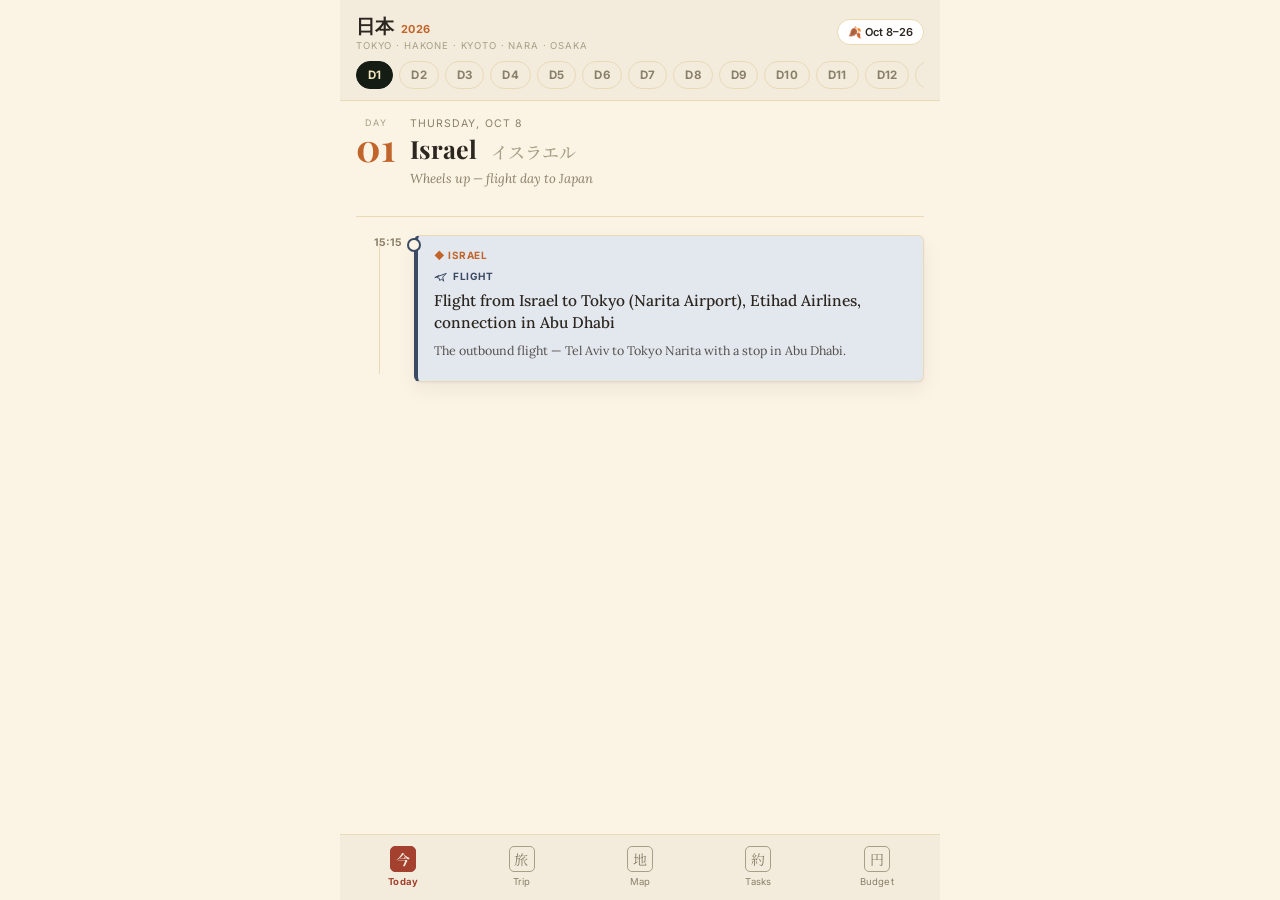
==== index.html @ 3e42184b "Add files via upload" ====
<!DOCTYPE html>
<html lang="en" dir="ltr">
<head>
<meta charset="utf-8">
<meta name="viewport" content="width=device-width, initial-scale=1, viewport-fit=cover">
<title>Japan 2026 · Trip Journal</title>
<meta name="apple-mobile-web-app-capable" content="yes">
<meta name="apple-mobile-web-app-status-bar-style" content="default">
<meta name="apple-mobile-web-app-title" content="Japan 2026">
<meta name="theme-color" content="#141C13">
<link rel="preconnect" href="https://fonts.googleapis.com">
<link href="https://fonts.googleapis.com/css2?family=Playfair+Display:ital,wght@0,600;0,700;1,500;1,600&family=Lora:ital,wght@0,400;0,500;0,600;1,400&family=Inter:wght@400;500;600;700&family=Noto+Serif+JP:wght@500;700&display=swap" rel="stylesheet">
<style>
/* required styles */

.leaflet-pane,
.leaflet-tile,
.leaflet-marker-icon,
.leaflet-marker-shadow,
.leaflet-tile-container,
.leaflet-pane > svg,
.leaflet-pane > canvas,
.leaflet-zoom-box,
.leaflet-image-layer,
.leaflet-layer {
	position: absolute;
	left: 0;
	top: 0;
	}
.leaflet-container {
	overflow: hidden;
	}
.leaflet-tile,
.leaflet-marker-icon,
.leaflet-marker-shadow {
	-webkit-user-select: none;
	   -moz-user-select: none;
	        user-select: none;
	  -webkit-user-drag: none;
	}
/* Prevents IE11 from highlighting tiles in blue */
.leaflet-tile::selection {
	background: transparent;
}
/* Safari renders non-retina tile on retina better with this, but Chrome is worse */
.leaflet-safari .leaflet-tile {
	image-rendering: -webkit-optimize-contrast;
	}
/* hack that prevents hw layers "stretching" when loading new tiles */
.leaflet-safari .leaflet-tile-container {
	width: 1600px;
	height: 1600px;
	-webkit-transform-origin: 0 0;
	}
.leaflet-marker-icon,
.leaflet-marker-shadow {
	display: block;
	}
/* .leaflet-container svg: reset svg max-width decleration shipped in Joomla! (joomla.org) 3.x */
/* .leaflet-container img: map is broken in FF if you have max-width: 100% on tiles */
.leaflet-container .leaflet-overlay-pane svg {
	max-width: none !important;
	max-height: none !important;
	}
.leaflet-container .leaflet-marker-pane img,
.leaflet-container .leaflet-shadow-pane img,
.leaflet-container .leaflet-tile-pane img,
.leaflet-container img.leaflet-image-layer,
.leaflet-container .leaflet-tile {
	max-width: none !important;
	max-height: none !important;
	width: auto;
	padding: 0;
	}

.leaflet-container img.leaflet-tile {
	/* See: https://bugs.chromium.org/p/chromium/issues/detail?id=600120 */
	mix-blend-mode: plus-lighter;
}

.leaflet-container.leaflet-touch-zoom {
	-ms-touch-action: pan-x pan-y;
	touch-action: pan-x pan-y;
	}
.leaflet-container.leaflet-touch-drag {
	-ms-touch-action: pinch-zoom;
	/* Fallback for FF which doesn't support pinch-zoom */
	touch-action: none;
	touch-action: pinch-zoom;
}
.leaflet-container.leaflet-touch-drag.leaflet-touch-zoom {
	-ms-touch-action: none;
	touch-action: none;
}
.leaflet-container {
	-webkit-tap-highlight-color: transparent;
}
.leaflet-container a {
	-webkit-tap-highlight-color: rgba(51, 181, 229, 0.4);
}
.leaflet-tile {
	filter: inherit;
	visibility: hidden;
	}
.leaflet-tile-loaded {
	visibility: inherit;
	}
.leaflet-zoom-box {
	width: 0;
	height: 0;
	-moz-box-sizing: border-box;
	     box-sizing: border-box;
	z-index: 800;
	}
/* workaround for https://bugzilla.mozilla.org/show_bug.cgi?id=888319 */
.leaflet-overlay-pane svg {
	-moz-user-select: none;
	}

.leaflet-pane         { z-index: 400; }

.leaflet-tile-pane    { z-index: 200; }
.leaflet-overlay-pane { z-index: 400; }
.leaflet-shadow-pane  { z-index: 500; }
.leaflet-marker-pane  { z-index: 600; }
.leaflet-tooltip-pane   { z-index: 650; }
.leaflet-popup-pane   { z-index: 700; }

.leaflet-map-pane canvas { z-index: 100; }
.leaflet-map-pane svg    { z-index: 200; }

.leaflet-vml-shape {
	width: 1px;
	height: 1px;
	}
.lvml {
	behavior: url(#default#VML);
	display: inline-block;
	position: absolute;
	}


/* control positioning */

.leaflet-control {
	position: relative;
	z-index: 800;
	pointer-events: visiblePainted; /* IE 9-10 doesn't have auto */
	pointer-events: auto;
	}
.leaflet-top,
.leaflet-bottom {
	position: absolute;
	z-index: 1000;
	pointer-events: none;
	}
.leaflet-top {
	top: 0;
	}
.leaflet-right {
	right: 0;
	}
.leaflet-bottom {
	bottom: 0;
	}
.leaflet-left {
	left: 0;
	}
.leaflet-control {
	float: left;
	clear: both;
	}
.leaflet-right .leaflet-control {
	float: right;
	}
.leaflet-top .leaflet-control {
	margin-top: 10px;
	}
.leaflet-bottom .leaflet-control {
	margin-bottom: 10px;
	}
.leaflet-left .leaflet-control {
	margin-left: 10px;
	}
.leaflet-right .leaflet-control {
	margin-right: 10px;
	}


/* zoom and fade animations */

.leaflet-fade-anim .leaflet-popup {
	opacity: 0;
	-webkit-transition: opacity 0.2s linear;
	   -moz-transition: opacity 0.2s linear;
	        transition: opacity 0.2s linear;
	}
.leaflet-fade-anim .leaflet-map-pane .leaflet-popup {
	opacity: 1;
	}
.leaflet-zoom-animated {
	-webkit-transform-origin: 0 0;
	    -ms-transform-origin: 0 0;
	        transform-origin: 0 0;
	}
svg.leaflet-zoom-animated {
	will-change: transform;
}

.leaflet-zoom-anim .leaflet-zoom-animated {
	-webkit-transition: -webkit-transform 0.25s cubic-bezier(0,0,0.25,1);
	   -moz-transition:    -moz-transform 0.25s cubic-bezier(0,0,0.25,1);
	        transition:         transform 0.25s cubic-bezier(0,0,0.25,1);
	}
.leaflet-zoom-anim .leaflet-tile,
.leaflet-pan-anim .leaflet-tile {
	-webkit-transition: none;
	   -moz-transition: none;
	        transition: none;
	}

.leaflet-zoom-anim .leaflet-zoom-hide {
	visibility: hidden;
	}


/* cursors */

.leaflet-interactive {
	cursor: pointer;
	}
.leaflet-grab {
	cursor: -webkit-grab;
	cursor:    -moz-grab;
	cursor:         grab;
	}
.leaflet-crosshair,
.leaflet-crosshair .leaflet-interactive {
	cursor: crosshair;
	}
.leaflet-popup-pane,
.leaflet-control {
	cursor: auto;
	}
.leaflet-dragging .leaflet-grab,
.leaflet-dragging .leaflet-grab .leaflet-interactive,
.leaflet-dragging .leaflet-marker-draggable {
	cursor: move;
	cursor: -webkit-grabbing;
	cursor:    -moz-grabbing;
	cursor:         grabbing;
	}

/* marker & overlays interactivity */
.leaflet-marker-icon,
.leaflet-marker-shadow,
.leaflet-image-layer,
.leaflet-pane > svg path,
.leaflet-tile-container {
	pointer-events: none;
	}

.leaflet-marker-icon.leaflet-interactive,
.leaflet-image-layer.leaflet-interactive,
.leaflet-pane > svg path.leaflet-interactive,
svg.leaflet-image-layer.leaflet-interactive path {
	pointer-events: visiblePainted; /* IE 9-10 doesn't have auto */
	pointer-events: auto;
	}

/* visual tweaks */

.leaflet-container {
	background: #ddd;
	outline-offset: 1px;
	}
.leaflet-container a {
	color: #0078A8;
	}
.leaflet-zoom-box {
	border: 2px dotted #38f;
	background: rgba(255,255,255,0.5);
	}


/* general typography */
.leaflet-container {
	font-family: "Helvetica Neue", Arial, Helvetica, sans-serif;
	font-size: 12px;
	font-size: 0.75rem;
	line-height: 1.5;
	}


/* general toolbar styles */

.leaflet-bar {
	box-shadow: 0 1px 5px rgba(0,0,0,0.65);
	border-radius: 4px;
	}
.leaflet-bar a {
	background-color: #fff;
	border-bottom: 1px solid #ccc;
	width: 26px;
	height: 26px;
	line-height: 26px;
	display: block;
	text-align: center;
	text-decoration: none;
	color: black;
	}
.leaflet-bar a,
.leaflet-control-layers-toggle {
	background-position: 50% 50%;
	background-repeat: no-repeat;
	display: block;
	}
.leaflet-bar a:hover,
.leaflet-bar a:focus {
	background-color: #f4f4f4;
	}
.leaflet-bar a:first-child {
	border-top-left-radius: 4px;
	border-top-right-radius: 4px;
	}
.leaflet-bar a:last-child {
	border-bottom-left-radius: 4px;
	border-bottom-right-radius: 4px;
	border-bottom: none;
	}
.leaflet-bar a.leaflet-disabled {
	cursor: default;
	background-color: #f4f4f4;
	color: #bbb;
	}

.leaflet-touch .leaflet-bar a {
	width: 30px;
	height: 30px;
	line-height: 30px;
	}
.leaflet-touch .leaflet-bar a:first-child {
	border-top-left-radius: 2px;
	border-top-right-radius: 2px;
	}
.leaflet-touch .leaflet-bar a:last-child {
	border-bottom-left-radius: 2px;
	border-bottom-right-radius: 2px;
	}

/* zoom control */

.leaflet-control-zoom-in,
.leaflet-control-zoom-out {
	font: bold 18px 'Lucida Console', Monaco, monospace;
	text-indent: 1px;
	}

.leaflet-touch .leaflet-control-zoom-in, .leaflet-touch .leaflet-control-zoom-out  {
	font-size: 22px;
	}


/* layers control */

.leaflet-control-layers {
	box-shadow: 0 1px 5px rgba(0,0,0,0.4);
	background: #fff;
	border-radius: 5px;
	}
.leaflet-control-layers-toggle {
	background-image: url(images/layers.png);
	width: 36px;
	height: 36px;
	}
.leaflet-retina .leaflet-control-layers-toggle {
	background-image: url(images/layers-2x.png);
	background-size: 26px 26px;
	}
.leaflet-touch .leaflet-control-layers-toggle {
	width: 44px;
	height: 44px;
	}
.leaflet-control-layers .leaflet-control-layers-list,
.leaflet-control-layers-expanded .leaflet-control-layers-toggle {
	display: none;
	}
.leaflet-control-layers-expanded .leaflet-control-layers-list {
	display: block;
	position: relative;
	}
.leaflet-control-layers-expanded {
	padding: 6px 10px 6px 6px;
	color: #333;
	background: #fff;
	}
.leaflet-control-layers-scrollbar {
	overflow-y: scroll;
	overflow-x: hidden;
	padding-right: 5px;
	}
.leaflet-control-layers-selector {
	margin-top: 2px;
	position: relative;
	top: 1px;
	}
.leaflet-control-layers label {
	display: block;
	font-size: 13px;
	font-size: 1.08333em;
	}
.leaflet-control-layers-separator {
	height: 0;
	border-top: 1px solid #ddd;
	margin: 5px -10px 5px -6px;
	}

/* Default icon URLs */
.leaflet-default-icon-path { /* used only in path-guessing heuristic, see L.Icon.Default */
	background-image: url(images/marker-icon.png);
	}


/* attribution and scale controls */

.leaflet-container .leaflet-control-attribution {
	background: #fff;
	background: rgba(255, 255, 255, 0.8);
	margin: 0;
	}
.leaflet-control-attribution,
.leaflet-control-scale-line {
	padding: 0 5px;
	color: #333;
	line-height: 1.4;
	}
.leaflet-control-attribution a {
	text-decoration: none;
	}
.leaflet-control-attribution a:hover,
.leaflet-control-attribution a:focus {
	text-decoration: underline;
	}
.leaflet-attribution-flag {
	display: inline !important;
	vertical-align: baseline !important;
	width: 1em;
	height: 0.6669em;
	}
.leaflet-left .leaflet-control-scale {
	margin-left: 5px;
	}
.leaflet-bottom .leaflet-control-scale {
	margin-bottom: 5px;
	}
.leaflet-control-scale-line {
	border: 2px solid #777;
	border-top: none;
	line-height: 1.1;
	padding: 2px 5px 1px;
	white-space: nowrap;
	-moz-box-sizing: border-box;
	     box-sizing: border-box;
	background: rgba(255, 255, 255, 0.8);
	text-shadow: 1px 1px #fff;
	}
.leaflet-control-scale-line:not(:first-child) {
	border-top: 2px solid #777;
	border-bottom: none;
	margin-top: -2px;
	}
.leaflet-control-scale-line:not(:first-child):not(:last-child) {
	border-bottom: 2px solid #777;
	}

.leaflet-touch .leaflet-control-attribution,
.leaflet-touch .leaflet-control-layers,
.leaflet-touch .leaflet-bar {
	box-shadow: none;
	}
.leaflet-touch .leaflet-control-layers,
.leaflet-touch .leaflet-bar {
	border: 2px solid rgba(0,0,0,0.2);
	background-clip: padding-box;
	}


/* popup */

.leaflet-popup {
	position: absolute;
	text-align: center;
	margin-bottom: 20px;
	}
.leaflet-popup-content-wrapper {
	padding: 1px;
	text-align: left;
	border-radius: 12px;
	}
.leaflet-popup-content {
	margin: 13px 24px 13px 20px;
	line-height: 1.3;
	font-size: 13px;
	font-size: 1.08333em;
	min-height: 1px;
	}
.leaflet-popup-content p {
	margin: 17px 0;
	margin: 1.3em 0;
	}
.leaflet-popup-tip-container {
	width: 40px;
	height: 20px;
	position: absolute;
	left: 50%;
	margin-top: -1px;
	margin-left: -20px;
	overflow: hidden;
	pointer-events: none;
	}
.leaflet-popup-tip {
	width: 17px;
	height: 17px;
	padding: 1px;

	margin: -10px auto 0;
	pointer-events: auto;

	-webkit-transform: rotate(45deg);
	   -moz-transform: rotate(45deg);
	    -ms-transform: rotate(45deg);
	        transform: rotate(45deg);
	}
.leaflet-popup-content-wrapper,
.leaflet-popup-tip {
	background: white;
	color: #333;
	box-shadow: 0 3px 14px rgba(0,0,0,0.4);
	}
.leaflet-container a.leaflet-popup-close-button {
	position: absolute;
	top: 0;
	right: 0;
	border: none;
	text-align: center;
	width: 24px;
	height: 24px;
	font: 16px/24px Tahoma, Verdana, sans-serif;
	color: #757575;
	text-decoration: none;
	background: transparent;
	}
.leaflet-container a.leaflet-popup-close-button:hover,
.leaflet-container a.leaflet-popup-close-button:focus {
	color: #585858;
	}
.leaflet-popup-scrolled {
	overflow: auto;
	}

.leaflet-oldie .leaflet-popup-content-wrapper {
	-ms-zoom: 1;
	}
.leaflet-oldie .leaflet-popup-tip {
	width: 24px;
	margin: 0 auto;

	-ms-filter: "progid:DXImageTransform.Microsoft.Matrix(M11=0.70710678, M12=0.70710678, M21=-0.70710678, M22=0.70710678)";
	filter: progid:DXImageTransform.Microsoft.Matrix(M11=0.70710678, M12=0.70710678, M21=-0.70710678, M22=0.70710678);
	}

.leaflet-oldie .leaflet-control-zoom,
.leaflet-oldie .leaflet-control-layers,
.leaflet-oldie .leaflet-popup-content-wrapper,
.leaflet-oldie .leaflet-popup-tip {
	border: 1px solid #999;
	}


/* div icon */

.leaflet-div-icon {
	background: #fff;
	border: 1px solid #666;
	}


/* Tooltip */
/* Base styles for the element that has a tooltip */
.leaflet-tooltip {
	position: absolute;
	padding: 6px;
	background-color: #fff;
	border: 1px solid #fff;
	border-radius: 3px;
	color: #222;
	white-space: nowrap;
	-webkit-user-select: none;
	-moz-user-select: none;
	-ms-user-select: none;
	user-select: none;
	pointer-events: none;
	box-shadow: 0 1px 3px rgba(0,0,0,0.4);
	}
.leaflet-tooltip.leaflet-interactive {
	cursor: pointer;
	pointer-events: auto;
	}
.leaflet-tooltip-top:before,
.leaflet-tooltip-bottom:before,
.leaflet-tooltip-left:before,
.leaflet-tooltip-right:before {
	position: absolute;
	pointer-events: none;
	border: 6px solid transparent;
	background: transparent;
	content: "";
	}

/* Directions */

.leaflet-tooltip-bottom {
	margin-top: 6px;
}
.leaflet-tooltip-top {
	margin-top: -6px;
}
.leaflet-tooltip-bottom:before,
.leaflet-tooltip-top:before {
	left: 50%;
	margin-left: -6px;
	}
.leaflet-tooltip-top:before {
	bottom: 0;
	margin-bottom: -12px;
	border-top-color: #fff;
	}
.leaflet-tooltip-bottom:before {
	top: 0;
	margin-top: -12px;
	margin-left: -6px;
	border-bottom-color: #fff;
	}
.leaflet-tooltip-left {
	margin-left: -6px;
}
.leaflet-tooltip-right {
	margin-left: 6px;
}
.leaflet-tooltip-left:before,
.leaflet-tooltip-right:before {
	top: 50%;
	margin-top: -6px;
	}
.leaflet-tooltip-left:before {
	right: 0;
	margin-right: -12px;
	border-left-color: #fff;
	}
.leaflet-tooltip-right:before {
	left: 0;
	margin-left: -12px;
	border-right-color: #fff;
	}

/* Printing */

@media print {
	/* Prevent printers from removing background-images of controls. */
	.leaflet-control {
		-webkit-print-color-adjust: exact;
		print-color-adjust: exact;
		}
	}

</style>
<style>
:root{
  --paper:#FBF3E4;
  --paper-line:#EAD9B7;
  --card:#FFFCF4;
  --ink:#2B2620;
  --muted:#8A7F68;
  --muted-2:#A79F86;
  --hero-1:#141C13;
  --hero-2:#212E1F;
  --cream:#F3ECDD;
  --gold:#D4A83C;
  --gold-deep:#B4872A;
  --gold-soft:#F1E4BE;
  --rust:#C1652B;
  --rust-deep:#A3402E;
  --rust-soft:#F3DDCB;
  --sage:#56705B;
  --sage-soft:#E2E8DC;
  --plum:#7C5980;
  --slate:#5B6B7A;
  --navy:#3B4A63;
  --blue-soft:#E7EEF5;
  --blue-text:#3E5C76;
  --teal:#2F7A6E;
  --teal-soft:#DFF0EC;
  --plum-soft:#EFE3EE;
  --navy-soft:#E3E7EE;
  --slate-soft:#EAEEF1;
  --shadow:0 1px 2px rgba(43,38,32,.05), 0 8px 20px rgba(43,38,32,.06);
  --radius:6px;
}
*{box-sizing:border-box}
html,body{margin:0;padding:0;width:100%;max-width:100%;overflow-x:hidden}
body{
  background:var(--paper);
  color:var(--ink);
  font-family:'Lora','Noto Serif JP',serif;
  -webkit-font-smoothing:antialiased;
}
.app{max-width:600px;margin:0 auto;min-height:100vh;background:var(--paper);display:flex;flex-direction:column;position:relative}

/* ---------- top bar ---------- */
header.top{
  position:sticky;top:0;z-index:30;
  background:var(--cream);
  border-bottom:1px solid var(--paper-line);
  padding:12px 16px 0;
}
.brandrow{display:flex;align-items:center;justify-content:space-between;gap:10px;padding-bottom:10px}
.brand{display:flex;align-items:baseline;gap:7px}
.brand .jp{font-family:'Playfair Display',serif;font-size:19px;font-weight:700;color:var(--ink)}
.brand .yr{font-family:'Inter',sans-serif;font-size:11px;font-weight:700;color:var(--rust);letter-spacing:.04em}
.brand-sub{font-family:'Inter',sans-serif;font-size:9.5px;letter-spacing:.09em;text-transform:uppercase;color:var(--muted-2)}
.weatherpill{
  font-family:'Inter',sans-serif;font-size:11px;font-weight:600;color:var(--ink);
  background:#fff;border:1px solid var(--paper-line);padding:5px 10px;border-radius:20px;
  display:flex;align-items:center;gap:5px;white-space:nowrap;
}

/* day chip scroller */
.daychips{
  display:flex;gap:6px;overflow-x:auto;padding:0 0 11px;scrollbar-width:none;
}
.daychips::-webkit-scrollbar{display:none}
.daychip{
  flex-shrink:0;font-family:'Inter',sans-serif;font-size:11.5px;font-weight:700;
  color:var(--muted);background:transparent;border:1px solid var(--paper-line);
  padding:6px 11px;border-radius:20px;cursor:pointer;letter-spacing:.02em;
}
.daychip.active{background:var(--hero-1);color:var(--gold-soft);border-color:var(--hero-1)}

/* ---------- bottom nav (hanko style) ---------- */
nav.tabs{
  position:sticky;bottom:0;z-index:30;
  display:grid;grid-template-columns:repeat(5,1fr);
  background:var(--cream);
  border-top:1px solid var(--paper-line);
  padding:6px 4px 8px;
}
nav.tabs button{
  appearance:none;border:none;background:none;
  display:flex;flex-direction:column;align-items:center;gap:4px;
  padding:5px 2px;font-family:'Inter',sans-serif;font-size:9.5px;color:var(--muted);
  cursor:pointer;letter-spacing:.02em;
}
nav.tabs button .seal{
  width:26px;height:26px;border-radius:5px;border:1.5px solid var(--muted-2);
  display:flex;align-items:center;justify-content:center;
  font-family:'Noto Serif JP','Shippori Mincho',serif;font-size:14px;color:var(--muted);
  transition:all .15s;
}
nav.tabs button.active{color:var(--rust-deep);font-weight:700}
nav.tabs button.active .seal{background:var(--rust-deep);border-color:var(--rust-deep);color:var(--cream)}

/* ---------- content ---------- */
main{flex:1;padding:16px 16px 22px;min-height:60vh}
.view{display:none}
.view.active{display:block}

.section-title{
  font-family:'Playfair Display',serif;
  font-size:19px;font-weight:700;
  margin:2px 0 14px;color:var(--ink);
  display:flex;align-items:baseline;justify-content:space-between;gap:8px;
}
.section-title .kanji{color:var(--rust);font-family:'Noto Serif JP',serif;font-size:16px;margin-right:6px}
.section-title small{font-family:'Inter',sans-serif;font-size:11px;color:var(--muted);font-weight:500}

/* ---------- hero (trip cover) ---------- */
.hero{
  position:relative;overflow:hidden;border-radius:10px;margin-bottom:20px;
  background:radial-gradient(ellipse at 20% 15%, #263420 0%, var(--hero-1) 60%);
  color:var(--cream);padding:30px 20px 24px;text-align:center;
  box-shadow:var(--shadow);
}
.hero::before{
  content:"日本";position:absolute;inset:0;display:flex;align-items:center;justify-content:center;
  font-family:'Noto Serif JP',serif;font-size:180px;color:rgba(212,168,60,.06);font-weight:700;
  pointer-events:none;
}
.hero-eyebrow{
  display:inline-block;font-family:'Inter',sans-serif;font-size:10px;letter-spacing:.12em;
  color:var(--gold);border:1px solid rgba(212,168,60,.4);padding:5px 13px;border-radius:20px;margin-bottom:16px;
  position:relative;
}
.hero h2{
  font-family:'Playfair Display',serif;font-weight:700;font-size:34px;margin:0;line-height:1.05;
  position:relative;color:#F5EFDF;
}
.hero .script{
  display:block;font-family:'Playfair Display',serif;font-style:italic;font-weight:500;
  color:var(--gold);font-size:30px;margin-top:2px;
}
.hero .season{
  font-family:'Inter',sans-serif;letter-spacing:.14em;font-size:11px;color:#B9C2AE;
  margin:14px 0 4px;text-transform:uppercase;position:relative;
}
.hero .route{
  font-family:'Inter',sans-serif;font-size:10.5px;color:#9AA593;letter-spacing:.03em;position:relative;
}
.hero .metastrip{
  display:flex;justify-content:center;gap:22px;margin-top:18px;flex-wrap:wrap;position:relative;
}
.hero .metastrip div{text-align:center}
.hero .metastrip .l{font-family:'Inter',sans-serif;font-size:8.5px;letter-spacing:.1em;color:#8f9a86;text-transform:uppercase}
.hero .metastrip .v{font-family:'Lora',serif;font-size:13px;color:#F0E9D8;margin-top:2px}

/* ---------- day header ---------- */
.day-head{
  margin-bottom:18px;padding-bottom:16px;
  border-bottom:1px solid var(--paper-line);position:relative;
}
.day-head .head-row{display:flex;align-items:flex-start;gap:14px}
.day-head .num-block{text-align:center;flex-shrink:0}
.day-head .num-block .lab{font-family:'Inter',sans-serif;font-size:9px;letter-spacing:.14em;color:var(--muted-2);text-transform:uppercase}
.day-head .num-block .num{font-family:'Playfair Display',serif;font-size:38px;font-weight:700;color:var(--rust);line-height:1}
.day-head .info{flex:1;min-width:0}
.day-head .dateline{font-family:'Inter',sans-serif;font-size:10.5px;letter-spacing:.1em;text-transform:uppercase;color:var(--muted)}
.day-head .city{font-family:'Playfair Display',serif;font-size:25px;font-weight:700;margin:2px 0 0;color:var(--ink)}
.day-head .city .kanji{font-family:'Noto Serif JP',serif;font-weight:500;color:var(--muted-2);font-size:17px;margin-left:8px}
.day-head .tagline{font-family:'Lora',serif;font-style:italic;font-size:13px;color:var(--muted);margin-top:5px}

.wx-detail{
  display:flex;align-items:center;gap:12px;background:var(--cream);border:1px solid var(--paper-line);
  border-radius:var(--radius);padding:10px 14px;margin-top:12px;
}
.wx-detail.wx-loading{color:var(--muted);font-family:'Lora',serif;font-style:italic;font-size:12.5px;justify-content:center}
.wx-detail .wx-icon{font-size:26px;line-height:1;flex-shrink:0}
.wx-detail .wx-body{flex:1;min-width:0}
.wx-detail .wx-temps{font-family:'Playfair Display',serif;font-size:17px;color:var(--ink)}
.wx-detail .wx-temps .lo{color:var(--muted);font-family:'Inter',sans-serif;font-size:13px}
.wx-detail .wx-temps .wx-cond{font-family:'Inter',sans-serif;font-size:11.5px;color:var(--rust-deep);font-weight:600;margin-left:8px}
.wx-detail .wx-src{font-family:'Inter',sans-serif;font-size:10px;color:var(--muted-2);letter-spacing:.02em;margin-top:2px}

#dayMapWrap{margin-top:12px;border:1px solid var(--paper-line);border-radius:var(--radius);overflow:hidden}
#dayMap{height:260px;width:100%;background:var(--card)}
.daypin{
  width:24px;height:24px;border-radius:50% 50% 50% 0;transform:rotate(-45deg);
  display:flex;align-items:center;justify-content:center;color:#fff;font-family:'Inter',sans-serif;
  font-size:10.5px;font-weight:700;border:2px solid #FFFCF4;box-shadow:0 1px 4px rgba(0,0,0,.3);
}
.daypin span{transform:rotate(45deg);line-height:1}
.daymap-legend{
  display:flex;flex-wrap:wrap;gap:12px;padding:8px 12px;background:var(--card);
  border-top:1px solid var(--paper-line);font-family:'Inter',sans-serif;font-size:10px;color:var(--muted);
}
.daymap-legend span{display:inline-flex;align-items:center;gap:5px}
.daymap-legend i{display:inline-block;flex-shrink:0}
.daymap-legend .lg-line{width:14px;height:0;border-top:2px dotted #3E5C76}
.daymap-legend .lg-num{width:9px;height:9px;border-radius:50% 50% 50% 0;transform:rotate(-45deg);background:var(--sage)}
.daymap-legend .lg-dot{width:7px;height:7px;border-radius:50%;background:var(--gold-deep);border:1px solid #fff}
.daymap-link{
  display:block;text-align:center;padding:9px 12px;font-family:'Inter',sans-serif;font-size:11.5px;
  font-weight:600;color:var(--ink);background:var(--cream);border-top:1px solid var(--paper-line);
  text-decoration:none;
}
.leaflet-popup-content{font-family:'Inter',sans-serif;font-size:11.5px;line-height:1.5;margin:9px 12px}
.leaflet-container a.leaflet-popup-close-button{padding:5px 5px 0 0}

/* ---------- timeline ---------- */
.timeline{position:relative;padding-left:58px}
.timeline::before{
  content:"";position:absolute;left:23px;top:8px;bottom:8px;width:1px;background:var(--paper-line);
}
.stop{position:relative;margin-bottom:15px}
.stop .dot{position:absolute;left:-58px;top:1px;width:46px;text-align:right;font-family:'Inter',sans-serif;font-size:10.5px;font-weight:700;color:var(--muted);line-height:1.3}
.stop .dot .est-mark{color:var(--muted-2);font-weight:400;margin-right:1px}
.stop .dot::after{
  content:"";position:absolute;right:-19px;top:2px;width:10px;height:10px;border-radius:50%;
  background:var(--paper);border:2px solid var(--rust);
}
.stop .card{
  background:var(--card);border:1px solid var(--paper-line);border-left:4px solid var(--rust-deep);border-radius:var(--radius);
  padding:13px 14px 13px 16px;box-shadow:var(--shadow);
}
.stop.type-flight .card{border-left-color:var(--navy);background:var(--navy-soft)}
.stop.type-flight .dot::after{border-color:var(--navy)}
.stop.type-drive .card{border-left-color:var(--slate);background:var(--slate-soft)}
.stop.type-drive .dot::after{border-color:var(--slate)}
.stop.type-stay .card{border-left-color:var(--gold-deep);background:var(--gold-soft)}
.stop.type-stay .dot::after{border-color:var(--gold-deep)}
.stop.type-bar .card{border-left-color:var(--plum);background:var(--plum-soft)}
.stop.type-bar .dot::after{border-color:var(--plum)}
.stop.type-meal .card{border-left-color:var(--rust-deep);background:var(--rust-soft)}
.stop.type-meal .dot::after{border-color:var(--rust-deep)}
.stop.type-shopping .card{border-left-color:var(--teal);background:var(--teal-soft)}
.stop.type-shopping .dot::after{border-color:var(--teal)}
.stop.type-activity .card{border-left-color:var(--sage);background:var(--sage-soft)}
.stop.type-activity .dot::after{border-color:var(--sage)}
.stop .cityline{font-family:'Inter',sans-serif;font-size:10px;color:var(--rust);font-weight:700;letter-spacing:.05em;text-transform:uppercase;margin-bottom:6px;display:flex;align-items:center;gap:5px}
.tag{
  display:inline-flex;align-items:center;gap:5px;font-family:'Inter',sans-serif;font-size:10px;
  font-weight:700;letter-spacing:.05em;text-transform:uppercase;margin-bottom:6px;
}
.tag svg{width:14px;height:14px;flex-shrink:0}
.tag.hotel{color:var(--gold-deep)}
.tag.activity{color:var(--sage)}
.tag.food{color:var(--rust-deep)}
.tag.bar{color:var(--plum)}
.tag.drive{color:var(--slate)}
.tag.flight{color:var(--navy)}
.tag.shopping{color:var(--teal)}
.stop .title{font-family:'Lora',serif;font-size:15.5px;font-weight:500;line-height:1.42;margin:0 0 7px;color:var(--ink)}
.stop .meta{font-family:'Inter',sans-serif;font-size:11.5px;color:var(--muted);margin-bottom:8px;line-height:1.55}
.stop .meta b{color:var(--ink);font-weight:600}
.stop .desc{
  font-family:'Lora',serif;font-size:12.5px;line-height:1.6;color:var(--ink);opacity:.78;
  margin:0 0 8px;
}
.stop .tip{
  display:flex;gap:6px;font-family:'Lora',serif;font-style:italic;font-size:11.5px;color:var(--sage);
  background:rgba(255,255,255,.5);border-radius:4px;padding:6px 9px;margin-bottom:8px;line-height:1.5;
}
.stop .tip b{font-style:normal;font-family:'Inter',sans-serif;font-size:9.5px;text-transform:uppercase;letter-spacing:.04em;color:var(--sage);flex-shrink:0}
.stop .actions{display:flex;flex-wrap:wrap;gap:6px}
.chip{
  display:inline-flex;align-items:center;gap:4px;font-family:'Inter',sans-serif;font-size:10.5px;font-weight:600;
  padding:6px 10px;border-radius:20px;border:1px solid transparent;color:var(--blue-text);text-decoration:none;
  background:var(--blue-soft);
}
.chip.gold{background:var(--gold-soft);color:var(--gold-deep)}
.badge{display:inline-block;font-family:'Inter',sans-serif;font-size:9.5px;font-weight:700;padding:3px 8px;border-radius:20px;letter-spacing:.03em;text-transform:uppercase;margin-left:6px}
.badge.booked{background:var(--sage-soft);color:var(--sage)}
.badge.pending{background:var(--rust-soft);color:var(--rust-deep)}

/* ---------- trip full list ---------- */
.trip-day{border:1px solid var(--paper-line);border-radius:var(--radius);margin-bottom:9px;background:var(--card);overflow:hidden}
.trip-day summary{list-style:none;cursor:pointer;padding:12px 14px;display:flex;justify-content:space-between;align-items:center;gap:8px}
.trip-day summary::-webkit-details-marker{display:none}
.trip-day summary .l{display:flex;flex-direction:column;gap:2px}
.trip-day summary .dnum{font-family:'Playfair Display',serif;font-size:14.5px;color:var(--ink);font-weight:700}
.trip-day summary .city{font-family:'Inter',sans-serif;font-size:10.5px;color:var(--muted);letter-spacing:.02em}
.trip-day summary .wx{font-family:'Inter',sans-serif;font-size:11px;color:var(--muted);white-space:nowrap}
.trip-day summary .chev{color:var(--muted);transition:transform .15s;flex-shrink:0}
.trip-day[open] summary .chev{transform:rotate(90deg)}
.trip-day .events{border-top:1px solid var(--paper-line);padding:9px 14px 11px}
.trip-day .erow{display:flex;gap:10px;padding:6px 0;font-family:'Lora',serif;font-size:12.5px;border-bottom:1px dashed var(--paper-line)}
.trip-day .erow:last-child{border-bottom:none}
.trip-day .erow .t{width:42px;flex-shrink:0;color:var(--muted);font-weight:600;font-family:'Inter',sans-serif;font-size:11px;padding-top:1px}
.trip-day .erow .t .est{color:var(--muted-2);font-weight:400}
.open-day-btn{
  margin-top:9px;width:100%;background:none;border:1px dashed var(--paper-line);color:var(--rust-deep);
  font-family:'Inter',sans-serif;font-size:11px;font-weight:700;padding:9px;border-radius:20px;cursor:pointer;letter-spacing:.02em;
}
.trip-day .erow .a{flex:1;line-height:1.4}
.trip-day .erow .a .c{color:var(--rust);font-weight:700;font-family:'Inter',sans-serif;font-size:10px;letter-spacing:.03em;text-transform:uppercase;display:block;margin-bottom:1px}
.trip-day .erow .a .ed{display:block;font-size:11.5px;line-height:1.5;color:var(--muted);margin-top:2px}

/* ---------- map ---------- */
#mapWrap{border:1px solid var(--paper-line);border-radius:var(--radius);overflow:hidden;background:var(--card)}
#mapFrame{width:100%;height:520px;border:0;display:block;background:#dfe6ea}
.map-note{padding:12px 14px;border-top:1px solid var(--paper-line);display:flex;align-items:center;justify-content:space-between;gap:10px;flex-wrap:wrap}
.map-note p{margin:0;font-family:'Lora',serif;font-style:italic;font-size:12px;color:var(--muted)}
.btn{border:1px solid var(--hero-1);background:var(--hero-1);color:var(--cream);font-family:'Inter',sans-serif;font-size:12px;font-weight:600;padding:9px 14px;border-radius:20px;cursor:pointer;white-space:nowrap;text-decoration:none;display:inline-block}
.btn.ghost{background:#fff;color:var(--hero-1)}
.btn.small{padding:7px 11px;font-size:11px}

/* ---------- tasks ---------- */
.task-group-title{font-family:'Inter',sans-serif;font-size:11px;font-weight:700;color:var(--muted);margin:18px 0 9px;letter-spacing:.05em;text-transform:uppercase}
.task-row{display:flex;align-items:flex-start;gap:11px;background:var(--card);border:1px solid var(--paper-line);border-radius:var(--radius);padding:11px 13px;margin-bottom:7px}
.task-row input[type=checkbox]{width:18px;height:18px;margin-top:1px;accent-color:var(--rust-deep);flex-shrink:0}
.task-row .body{flex:1}
.task-row .body .a{font-family:'Lora',serif;font-size:13.5px;font-weight:500;margin-bottom:2px}
.task-row .body .d{font-family:'Inter',sans-serif;font-size:10.5px;color:var(--muted)}
.task-row.done .a{text-decoration:line-through;color:var(--muted)}
.add-row{display:flex;gap:7px;margin-top:14px}
.add-row input{flex:1;border:1px solid var(--paper-line);border-radius:20px;padding:9px 13px;font-size:12.5px;font-family:'Inter',sans-serif}

/* ---------- budget ---------- */
.budget-total{background:var(--hero-1);color:var(--cream);border-radius:var(--radius);padding:18px;margin-bottom:14px;display:flex;justify-content:center;gap:30px;flex-wrap:wrap}
.budget-total .lab{font-family:'Inter',sans-serif;font-size:9.5px;letter-spacing:.1em;color:#B9C2AE;text-transform:uppercase}
.budget-total .num{font-family:'Playfair Display',serif;font-size:26px;color:var(--gold);margin-top:2px}
.budget-cats{display:grid;grid-template-columns:1fr 1fr;gap:8px;margin-bottom:16px}
.budget-cat{background:var(--card);border:1px solid var(--paper-line);border-radius:var(--radius);padding:10px 12px}
.budget-cat .n{font-family:'Inter',sans-serif;font-size:10.5px;color:var(--muted);text-transform:uppercase;letter-spacing:.03em}
.budget-cat .v{font-family:'Lora',serif;font-size:15px;font-weight:600;color:var(--ink);margin-top:2px}
.expense-form{background:var(--card);border:1px solid var(--paper-line);border-radius:var(--radius);padding:13px;margin-bottom:14px}
.expense-form .grid{display:grid;grid-template-columns:1fr 88px;gap:7px;margin-bottom:7px}
.expense-form select,.expense-form input{border:1px solid var(--paper-line);border-radius:20px;padding:9px 12px;font-size:12.5px;font-family:'Inter',sans-serif;width:100%}
.expense-row{display:flex;justify-content:space-between;align-items:center;background:var(--card);border:1px solid var(--paper-line);border-radius:var(--radius);padding:10px 13px;margin-bottom:6px;font-family:'Lora',serif;font-size:12.5px}
.expense-row .cat{font-family:'Inter',sans-serif;font-size:9.5px;color:var(--rust);font-weight:700;text-transform:uppercase;letter-spacing:.03em;display:block}
.expense-row .amt{font-weight:700;color:var(--ink);font-family:'Inter',sans-serif}
.expense-row .del{color:var(--muted);font-size:16px;background:none;border:none;cursor:pointer;padding:0 4px}

.empty{text-align:center;color:var(--muted);font-family:'Lora',serif;font-style:italic;font-size:13px;padding:32px 10px;line-height:1.7}
::selection{background:var(--gold-soft)}

</style>
</head>
<body>
<div class="app">

  <header class="top">
    <div class="brandrow">
      <div class="brand-wrap">
        <div class="brand"><span class="jp">日本</span><span class="yr">2026</span></div>
        <div class="brand-sub">Tokyo · Hakone · Kyoto · Nara · Osaka</div>
      </div>
      <div class="weatherpill" id="headerWx">🍂 Oct 8–26</div>
    </div>
    <div class="daychips" id="dayChips"></div>
  </header>

  <main>

    <section class="view active" id="view-today">
      <div class="day-head" id="dayHead"></div>
      <div id="dayMapWrap" style="display:none"></div>
      <div class="timeline" id="timeline"></div>
    </section>

    <section class="view" id="view-trip">
      <div class="hero" id="heroBlock"></div>
      <div class="section-title"><span class="kanji">旅程</span>Full itinerary<small>19 days</small></div>
      <div id="tripList"></div>
    </section>

    <section class="view" id="view-map">
      <div class="section-title"><span class="kanji">地図</span>Map</div>
      <div id="mapWrap">
        <iframe id="mapFrame" src="https://www.google.com/maps/d/embed?mid=1auRDMFLkK3rKKc5S2lpAZQI8GooGjY8" loading="lazy" referrerpolicy="no-referrer-when-downgrade" allowfullscreen></iframe>
        <div class="map-note">
          <p>Your live My Maps, embedded as-is — edits you make there will show up here too.</p>
          <a class="btn small ghost" href="https://www.google.com/maps/d/viewer?mid=1auRDMFLkK3rKKc5S2lpAZQI8GooGjY8&usp=sharing" target="_blank" rel="noopener">Open full map ↗</a>
        </div>
      </div>
    </section>

    <section class="view" id="view-tasks">
      <div class="section-title"><span class="kanji">予約</span>Reservations &amp; tasks</div>
      <div id="taskList"></div>
    </section>

    <section class="view" id="view-budget">
      <div class="section-title"><span class="kanji">円</span>Budget</div>
      <div class="budget-total" id="budgetTotal"></div>
      <div class="budget-cats" id="budgetCats"></div>
      <div class="expense-form">
        <div class="grid">
          <input type="text" id="expDesc" placeholder="What was it for?">
          <input type="number" id="expAmount" placeholder="Amount" min="0" step="0.01">
        </div>
        <div class="grid">
          <select id="expCat"></select>
          <select id="expCurrency"><option>JPY</option><option>ILS</option><option>USD</option></select>
        </div>
        <button class="btn" style="width:100%" onclick="addExpense()">Add expense</button>
      </div>
      <div id="expenseList"></div>
    </section>

  </main>

  <nav class="tabs">
    <button class="active" data-view="today"><span class="seal">今</span>Today</button>
    <button data-view="trip"><span class="seal">旅</span>Trip</button>
    <button data-view="map"><span class="seal">地</span>Map</button>
    <button data-view="tasks"><span class="seal">約</span>Tasks</button>
    <button data-view="budget"><span class="seal">円</span>Budget</button>
  </nav>

</div>

<script>
/* @preserve
 * Leaflet 1.9.4, a JS library for interactive maps. https://leafletjs.com
 * (c) 2010-2023 Vladimir Agafonkin, (c) 2010-2011 CloudMade
 */
!function(t,e){"object"==typeof exports&&"undefined"!=typeof module?e(exports):"function"==typeof define&&define.amd?define(["exports"],e):e((t="undefined"!=typeof globalThis?globalThis:t||self).leaflet={})}(this,function(t){"use strict";function l(t){for(var e,i,n=1,o=arguments.length;n<o;n++)for(e in i=arguments[n])t[e]=i[e];return t}var R=Object.create||function(t){return N.prototype=t,new N};function N(){}function a(t,e){var i,n=Array.prototype.slice;return t.bind?t.bind.apply(t,n.call(arguments,1)):(i=n.call(arguments,2),function(){return t.apply(e,i.length?i.concat(n.call(arguments)):arguments)})}var D=0;function h(t){return"_leaflet_id"in t||(t._leaflet_id=++D),t._leaflet_id}function j(t,e,i){var n,o,s=function(){n=!1,o&&(r.apply(i,o),o=!1)},r=function(){n?o=arguments:(t.apply(i,arguments),setTimeout(s,e),n=!0)};return r}function H(t,e,i){var n=e[1],e=e[0],o=n-e;return t===n&&i?t:((t-e)%o+o)%o+e}function u(){return!1}function i(t,e){return!1===e?t:(e=Math.pow(10,void 0===e?6:e),Math.round(t*e)/e)}function W(t){return t.trim?t.trim():t.replace(/^\s+|\s+$/g,"")}function F(t){return W(t).split(/\s+/)}function c(t,e){for(var i in Object.prototype.hasOwnProperty.call(t,"options")||(t.options=t.options?R(t.options):{}),e)t.options[i]=e[i];return t.options}function U(t,e,i){var n,o=[];for(n in t)o.push(encodeURIComponent(i?n.toUpperCase():n)+"="+encodeURIComponent(t[n]));return(e&&-1!==e.indexOf("?")?"&":"?")+o.join("&")}var V=/\{ *([\w_ -]+) *\}/g;function q(t,i){return t.replace(V,function(t,e){e=i[e];if(void 0===e)throw new Error("No value provided for variable "+t);return e="function"==typeof e?e(i):e})}var d=Array.isArray||function(t){return"[object Array]"===Object.prototype.toString.call(t)};function G(t,e){for(var i=0;i<t.length;i++)if(t[i]===e)return i;return-1}var K="[data-uri]";function Y(t){return window["webkit"+t]||window["moz"+t]||window["ms"+t]}var X=0;function J(t){var e=+new Date,i=Math.max(0,16-(e-X));return X=e+i,window.setTimeout(t,i)}var $=window.requestAnimationFrame||Y("RequestAnimationFrame")||J,Q=window.cancelAnimationFrame||Y("CancelAnimationFrame")||Y("CancelRequestAnimationFrame")||function(t){window.clearTimeout(t)};function x(t,e,i){if(!i||$!==J)return $.call(window,a(t,e));t.call(e)}function r(t){t&&Q.call(window,t)}var tt={__proto__:null,extend:l,create:R,bind:a,get lastId(){return D},stamp:h,throttle:j,wrapNum:H,falseFn:u,formatNum:i,trim:W,splitWords:F,setOptions:c,getParamString:U,template:q,isArray:d,indexOf:G,emptyImageUrl:K,requestFn:$,cancelFn:Q,requestAnimFrame:x,cancelAnimFrame:r};function et(){}et.extend=function(t){function e(){c(this),this.initialize&&this.initialize.apply(this,arguments),this.callInitHooks()}var i,n=e.__super__=this.prototype,o=R(n);for(i in(o.constructor=e).prototype=o,this)Object.prototype.hasOwnProperty.call(this,i)&&"prototype"!==i&&"__super__"!==i&&(e[i]=this[i]);if(t.statics&&l(e,t.statics),t.includes){var s=t.includes;if("undefined"!=typeof L&&L&&L.Mixin){s=d(s)?s:[s];for(var r=0;r<s.length;r++)s[r]===L.Mixin.Events&&console.warn("Deprecated include of L.Mixin.Events: this property will be removed in future releases, please inherit from L.Evented instead.",(new Error).stack)}l.apply(null,[o].concat(t.includes))}return l(o,t),delete o.statics,delete o.includes,o.options&&(o.options=n.options?R(n.options):{},l(o.options,t.options)),o._initHooks=[],o.callInitHooks=function(){if(!this._initHooksCalled){n.callInitHooks&&n.callInitHooks.call(this),this._initHooksCalled=!0;for(var t=0,e=o._initHooks.length;t<e;t++)o._initHooks[t].call(this)}},e},et.include=function(t){var e=this.prototype.options;return l(this.prototype,t),t.options&&(this.prototype.options=e,this.mergeOptions(t.options)),this},et.mergeOptions=function(t){return l(this.prototype.options,t),this},et.addInitHook=function(t){var e=Array.prototype.slice.call(arguments,1),i="function"==typeof t?t:function(){this[t].apply(this,e)};return this.prototype._initHooks=this.prototype._initHooks||[],this.prototype._initHooks.push(i),this};var e={on:function(t,e,i){if("object"==typeof t)for(var n in t)this._on(n,t[n],e);else for(var o=0,s=(t=F(t)).length;o<s;o++)this._on(t[o],e,i);return this},off:function(t,e,i){if(arguments.length)if("object"==typeof t)for(var n in t)this._off(n,t[n],e);else{t=F(t);for(var o=1===arguments.length,s=0,r=t.length;s<r;s++)o?this._off(t[s]):this._off(t[s],e,i)}else delete this._events;return this},_on:function(t,e,i,n){"function"!=typeof e?console.warn("wrong listener type: "+typeof e):!1===this._listens(t,e,i)&&(e={fn:e,ctx:i=i===this?void 0:i},n&&(e.once=!0),this._events=this._events||{},this._events[t]=this._events[t]||[],this._events[t].push(e))},_off:function(t,e,i){var n,o,s;if(this._events&&(n=this._events[t]))if(1===arguments.length){if(this._firingCount)for(o=0,s=n.length;o<s;o++)n[o].fn=u;delete this._events[t]}else"function"!=typeof e?console.warn("wrong listener type: "+typeof e):!1!==(e=this._listens(t,e,i))&&(i=n[e],this._firingCount&&(i.fn=u,this._events[t]=n=n.slice()),n.splice(e,1))},fire:function(t,e,i){if(this.listens(t,i)){var n=l({},e,{type:t,target:this,sourceTarget:e&&e.sourceTarget||this});if(this._events){var o=this._events[t];if(o){this._firingCount=this._firingCount+1||1;for(var s=0,r=o.length;s<r;s++){var a=o[s],h=a.fn;a.once&&this.off(t,h,a.ctx),h.call(a.ctx||this,n)}this._firingCount--}}i&&this._propagateEvent(n)}return this},listens:function(t,e,i,n){"string"!=typeof t&&console.warn('"string" type argument expected');var o=e,s=("function"!=typeof e&&(n=!!e,i=o=void 0),this._events&&this._events[t]);if(s&&s.length&&!1!==this._listens(t,o,i))return!0;if(n)for(var r in this._eventParents)if(this._eventParents[r].listens(t,e,i,n))return!0;return!1},_listens:function(t,e,i){if(this._events){var n=this._events[t]||[];if(!e)return!!n.length;i===this&&(i=void 0);for(var o=0,s=n.length;o<s;o++)if(n[o].fn===e&&n[o].ctx===i)return o}return!1},once:function(t,e,i){if("object"==typeof t)for(var n in t)this._on(n,t[n],e,!0);else for(var o=0,s=(t=F(t)).length;o<s;o++)this._on(t[o],e,i,!0);return this},addEventParent:function(t){return this._eventParents=this._eventParents||{},this._eventParents[h(t)]=t,this},removeEventParent:function(t){return this._eventParents&&delete this._eventParents[h(t)],this},_propagateEvent:function(t){for(var e in this._eventParents)this._eventParents[e].fire(t.type,l({layer:t.target,propagatedFrom:t.target},t),!0)}},it=(e.addEventListener=e.on,e.removeEventListener=e.clearAllEventListeners=e.off,e.addOneTimeEventListener=e.once,e.fireEvent=e.fire,e.hasEventListeners=e.listens,et.extend(e));function p(t,e,i){this.x=i?Math.round(t):t,this.y=i?Math.round(e):e}var nt=Math.trunc||function(t){return 0<t?Math.floor(t):Math.ceil(t)};function m(t,e,i){return t instanceof p?t:d(t)?new p(t[0],t[1]):null==t?t:"object"==typeof t&&"x"in t&&"y"in t?new p(t.x,t.y):new p(t,e,i)}function f(t,e){if(t)for(var i=e?[t,e]:t,n=0,o=i.length;n<o;n++)this.extend(i[n])}function _(t,e){return!t||t instanceof f?t:new f(t,e)}function s(t,e){if(t)for(var i=e?[t,e]:t,n=0,o=i.length;n<o;n++)this.extend(i[n])}function g(t,e){return t instanceof s?t:new s(t,e)}function v(t,e,i){if(isNaN(t)||isNaN(e))throw new Error("Invalid LatLng object: ("+t+", "+e+")");this.lat=+t,this.lng=+e,void 0!==i&&(this.alt=+i)}function w(t,e,i){return t instanceof v?t:d(t)&&"object"!=typeof t[0]?3===t.length?new v(t[0],t[1],t[2]):2===t.length?new v(t[0],t[1]):null:null==t?t:"object"==typeof t&&"lat"in t?new v(t.lat,"lng"in t?t.lng:t.lon,t.alt):void 0===e?null:new v(t,e,i)}p.prototype={clone:function(){return new p(this.x,this.y)},add:function(t){return this.clone()._add(m(t))},_add:function(t){return this.x+=t.x,this.y+=t.y,this},subtract:function(t){return this.clone()._subtract(m(t))},_subtract:function(t){return this.x-=t.x,this.y-=t.y,this},divideBy:function(t){return this.clone()._divideBy(t)},_divideBy:function(t){return this.x/=t,this.y/=t,this},multiplyBy:function(t){return this.clone()._multiplyBy(t)},_multiplyBy:function(t){return this.x*=t,this.y*=t,this},scaleBy:function(t){return new p(this.x*t.x,this.y*t.y)},unscaleBy:function(t){return new p(this.x/t.x,this.y/t.y)},round:function(){return this.clone()._round()},_round:function(){return this.x=Math.round(this.x),this.y=Math.round(this.y),this},floor:function(){return this.clone()._floor()},_floor:function(){return this.x=Math.floor(this.x),this.y=Math.floor(this.y),this},ceil:function(){return this.clone()._ceil()},_ceil:function(){return this.x=Math.ceil(this.x),this.y=Math.ceil(this.y),this},trunc:function(){return this.clone()._trunc()},_trunc:function(){return this.x=nt(this.x),this.y=nt(this.y),this},distanceTo:function(t){var e=(t=m(t)).x-this.x,t=t.y-this.y;return Math.sqrt(e*e+t*t)},equals:function(t){return(t=m(t)).x===this.x&&t.y===this.y},contains:function(t){return t=m(t),Math.abs(t.x)<=Math.abs(this.x)&&Math.abs(t.y)<=Math.abs(this.y)},toString:function(){return"Point("+i(this.x)+", "+i(this.y)+")"}},f.prototype={extend:function(t){var e,i;if(t){if(t instanceof p||"number"==typeof t[0]||"x"in t)e=i=m(t);else if(e=(t=_(t)).min,i=t.max,!e||!i)return this;this.min||this.max?(this.min.x=Math.min(e.x,this.min.x),this.max.x=Math.max(i.x,this.max.x),this.min.y=Math.min(e.y,this.min.y),this.max.y=Math.max(i.y,this.max.y)):(this.min=e.clone(),this.max=i.clone())}return this},getCenter:function(t){return m((this.min.x+this.max.x)/2,(this.min.y+this.max.y)/2,t)},getBottomLeft:function(){return m(this.min.x,this.max.y)},getTopRight:function(){return m(this.max.x,this.min.y)},getTopLeft:function(){return this.min},getBottomRight:function(){return this.max},getSize:function(){return this.max.subtract(this.min)},contains:function(t){var e,i;return(t=("number"==typeof t[0]||t instanceof p?m:_)(t))instanceof f?(e=t.min,i=t.max):e=i=t,e.x>=this.min.x&&i.x<=this.max.x&&e.y>=this.min.y&&i.y<=this.max.y},intersects:function(t){t=_(t);var e=this.min,i=this.max,n=t.min,t=t.max,o=t.x>=e.x&&n.x<=i.x,t=t.y>=e.y&&n.y<=i.y;return o&&t},overlaps:function(t){t=_(t);var e=this.min,i=this.max,n=t.min,t=t.max,o=t.x>e.x&&n.x<i.x,t=t.y>e.y&&n.y<i.y;return o&&t},isValid:function(){return!(!this.min||!this.max)},pad:function(t){var e=this.min,i=this.max,n=Math.abs(e.x-i.x)*t,t=Math.abs(e.y-i.y)*t;return _(m(e.x-n,e.y-t),m(i.x+n,i.y+t))},equals:function(t){return!!t&&(t=_(t),this.min.equals(t.getTopLeft())&&this.max.equals(t.getBottomRight()))}},s.prototype={extend:function(t){var e,i,n=this._southWest,o=this._northEast;if(t instanceof v)i=e=t;else{if(!(t instanceof s))return t?this.extend(w(t)||g(t)):this;if(e=t._southWest,i=t._northEast,!e||!i)return this}return n||o?(n.lat=Math.min(e.lat,n.lat),n.lng=Math.min(e.lng,n.lng),o.lat=Math.max(i.lat,o.lat),o.lng=Math.max(i.lng,o.lng)):(this._southWest=new v(e.lat,e.lng),this._northEast=new v(i.lat,i.lng)),this},pad:function(t){var e=this._southWest,i=this._northEast,n=Math.abs(e.lat-i.lat)*t,t=Math.abs(e.lng-i.lng)*t;return new s(new v(e.lat-n,e.lng-t),new v(i.lat+n,i.lng+t))},getCenter:function(){return new v((this._southWest.lat+this._northEast.lat)/2,(this._southWest.lng+this._northEast.lng)/2)},getSouthWest:function(){return this._southWest},getNorthEast:function(){return this._northEast},getNorthWest:function(){return new v(this.getNorth(),this.getWest())},getSouthEast:function(){return new v(this.getSouth(),this.getEast())},getWest:function(){return this._southWest.lng},getSouth:function(){return this._southWest.lat},getEast:function(){return this._northEast.lng},getNorth:function(){return this._northEast.lat},contains:function(t){t=("number"==typeof t[0]||t instanceof v||"lat"in t?w:g)(t);var e,i,n=this._southWest,o=this._northEast;return t instanceof s?(e=t.getSouthWest(),i=t.getNorthEast()):e=i=t,e.lat>=n.lat&&i.lat<=o.lat&&e.lng>=n.lng&&i.lng<=o.lng},intersects:function(t){t=g(t);var e=this._southWest,i=this._northEast,n=t.getSouthWest(),t=t.getNorthEast(),o=t.lat>=e.lat&&n.lat<=i.lat,t=t.lng>=e.lng&&n.lng<=i.lng;return o&&t},overlaps:function(t){t=g(t);var e=this._southWest,i=this._northEast,n=t.getSouthWest(),t=t.getNorthEast(),o=t.lat>e.lat&&n.lat<i.lat,t=t.lng>e.lng&&n.lng<i.lng;return o&&t},toBBoxString:function(){return[this.getWest(),this.getSouth(),this.getEast(),this.getNorth()].join(",")},equals:function(t,e){return!!t&&(t=g(t),this._southWest.equals(t.getSouthWest(),e)&&this._northEast.equals(t.getNorthEast(),e))},isValid:function(){return!(!this._southWest||!this._northEast)}};var ot={latLngToPoint:function(t,e){t=this.projection.project(t),e=this.scale(e);return this.transformation._transform(t,e)},pointToLatLng:function(t,e){e=this.scale(e),t=this.transformation.untransform(t,e);return this.projection.unproject(t)},project:function(t){return this.projection.project(t)},unproject:function(t){return this.projection.unproject(t)},scale:function(t){return 256*Math.pow(2,t)},zoom:function(t){return Math.log(t/256)/Math.LN2},getProjectedBounds:function(t){var e;return this.infinite?null:(e=this.projection.bounds,t=this.scale(t),new f(this.transformation.transform(e.min,t),this.transformation.transform(e.max,t)))},infinite:!(v.prototype={equals:function(t,e){return!!t&&(t=w(t),Math.max(Math.abs(this.lat-t.lat),Math.abs(this.lng-t.lng))<=(void 0===e?1e-9:e))},toString:function(t){return"LatLng("+i(this.lat,t)+", "+i(this.lng,t)+")"},distanceTo:function(t){return st.distance(this,w(t))},wrap:function(){return st.wrapLatLng(this)},toBounds:function(t){var t=180*t/40075017,e=t/Math.cos(Math.PI/180*this.lat);return g([this.lat-t,this.lng-e],[this.lat+t,this.lng+e])},clone:function(){return new v(this.lat,this.lng,this.alt)}}),wrapLatLng:function(t){var e=this.wrapLng?H(t.lng,this.wrapLng,!0):t.lng;return new v(this.wrapLat?H(t.lat,this.wrapLat,!0):t.lat,e,t.alt)},wrapLatLngBounds:function(t){var e=t.getCenter(),i=this.wrapLatLng(e),n=e.lat-i.lat,e=e.lng-i.lng;return 0==n&&0==e?t:(i=t.getSouthWest(),t=t.getNorthEast(),new s(new v(i.lat-n,i.lng-e),new v(t.lat-n,t.lng-e)))}},st=l({},ot,{wrapLng:[-180,180],R:6371e3,distance:function(t,e){var i=Math.PI/180,n=t.lat*i,o=e.lat*i,s=Math.sin((e.lat-t.lat)*i/2),e=Math.sin((e.lng-t.lng)*i/2),t=s*s+Math.cos(n)*Math.cos(o)*e*e,i=2*Math.atan2(Math.sqrt(t),Math.sqrt(1-t));return this.R*i}}),rt=6378137,rt={R:rt,MAX_LATITUDE:85.0511287798,project:function(t){var e=Math.PI/180,i=this.MAX_LATITUDE,i=Math.max(Math.min(i,t.lat),-i),i=Math.sin(i*e);return new p(this.R*t.lng*e,this.R*Math.log((1+i)/(1-i))/2)},unproject:function(t){var e=180/Math.PI;return new v((2*Math.atan(Math.exp(t.y/this.R))-Math.PI/2)*e,t.x*e/this.R)},bounds:new f([-(rt=rt*Math.PI),-rt],[rt,rt])};function at(t,e,i,n){d(t)?(this._a=t[0],this._b=t[1],this._c=t[2],this._d=t[3]):(this._a=t,this._b=e,this._c=i,this._d=n)}function ht(t,e,i,n){return new at(t,e,i,n)}at.prototype={transform:function(t,e){return this._transform(t.clone(),e)},_transform:function(t,e){return t.x=(e=e||1)*(this._a*t.x+this._b),t.y=e*(this._c*t.y+this._d),t},untransform:function(t,e){return new p((t.x/(e=e||1)-this._b)/this._a,(t.y/e-this._d)/this._c)}};var lt=l({},st,{code:"EPSG:3857",projection:rt,transformation:ht(lt=.5/(Math.PI*rt.R),.5,-lt,.5)}),ut=l({},lt,{code:"EPSG:900913"});function ct(t){return document.createElementNS("http://www.w3.org/2000/svg",t)}function dt(t,e){for(var i,n,o,s,r="",a=0,h=t.length;a<h;a++){for(i=0,n=(o=t[a]).length;i<n;i++)r+=(i?"L":"M")+(s=o[i]).x+" "+s.y;r+=e?b.svg?"z":"x":""}return r||"M0 0"}var _t=document.documentElement.style,pt="ActiveXObject"in window,mt=pt&&!document.addEventListener,n="msLaunchUri"in navigator&&!("documentMode"in document),ft=y("webkit"),gt=y("android"),vt=y("android 2")||y("android 3"),yt=parseInt(/WebKit\/([0-9]+)|$/.exec(navigator.userAgent)[1],10),yt=gt&&y("Google")&&yt<537&&!("AudioNode"in window),xt=!!window.opera,wt=!n&&y("chrome"),bt=y("gecko")&&!ft&&!xt&&!pt,Pt=!wt&&y("safari"),Lt=y("phantom"),o="OTransition"in _t,Tt=0===navigator.platform.indexOf("Win"),Mt=pt&&"transition"in _t,zt="WebKitCSSMatrix"in window&&"m11"in new window.WebKitCSSMatrix&&!vt,_t="MozPerspective"in _t,Ct=!window.L_DISABLE_3D&&(Mt||zt||_t)&&!o&&!Lt,Zt="undefined"!=typeof orientation||y("mobile"),St=Zt&&ft,Et=Zt&&zt,kt=!window.PointerEvent&&window.MSPointerEvent,Ot=!(!window.PointerEvent&&!kt),At="ontouchstart"in window||!!window.TouchEvent,Bt=!window.L_NO_TOUCH&&(At||Ot),It=Zt&&xt,Rt=Zt&&bt,Nt=1<(window.devicePixelRatio||window.screen.deviceXDPI/window.screen.logicalXDPI),Dt=function(){var t=!1;try{var e=Object.defineProperty({},"passive",{get:function(){t=!0}});window.addEventListener("testPassiveEventSupport",u,e),window.removeEventListener("testPassiveEventSupport",u,e)}catch(t){}return t}(),jt=!!document.createElement("canvas").getContext,Ht=!(!document.createElementNS||!ct("svg").createSVGRect),Wt=!!Ht&&((Wt=document.createElement("div")).innerHTML="<svg/>","http://www.w3.org/2000/svg"===(Wt.firstChild&&Wt.firstChild.namespaceURI));function y(t){return 0<=navigator.userAgent.toLowerCase().indexOf(t)}var b={ie:pt,ielt9:mt,edge:n,webkit:ft,android:gt,android23:vt,androidStock:yt,opera:xt,chrome:wt,gecko:bt,safari:Pt,phantom:Lt,opera12:o,win:Tt,ie3d:Mt,webkit3d:zt,gecko3d:_t,any3d:Ct,mobile:Zt,mobileWebkit:St,mobileWebkit3d:Et,msPointer:kt,pointer:Ot,touch:Bt,touchNative:At,mobileOpera:It,mobileGecko:Rt,retina:Nt,passiveEvents:Dt,canvas:jt,svg:Ht,vml:!Ht&&function(){try{var t=document.createElement("div"),e=(t.innerHTML='<v:shape adj="1"/>',t.firstChild);return e.style.behavior="url(#default#VML)",e&&"object"==typeof e.adj}catch(t){return!1}}(),inlineSvg:Wt,mac:0===navigator.platform.indexOf("Mac"),linux:0===navigator.platform.indexOf("Linux")},Ft=b.msPointer?"MSPointerDown":"pointerdown",Ut=b.msPointer?"MSPointerMove":"pointermove",Vt=b.msPointer?"MSPointerUp":"pointerup",qt=b.msPointer?"MSPointerCancel":"pointercancel",Gt={touchstart:Ft,touchmove:Ut,touchend:Vt,touchcancel:qt},Kt={touchstart:function(t,e){e.MSPOINTER_TYPE_TOUCH&&e.pointerType===e.MSPOINTER_TYPE_TOUCH&&O(e);ee(t,e)},touchmove:ee,touchend:ee,touchcancel:ee},Yt={},Xt=!1;function Jt(t,e,i){return"touchstart"!==e||Xt||(document.addEventListener(Ft,$t,!0),document.addEventListener(Ut,Qt,!0),document.addEventListener(Vt,te,!0),document.addEventListener(qt,te,!0),Xt=!0),Kt[e]?(i=Kt[e].bind(this,i),t.addEventListener(Gt[e],i,!1),i):(console.warn("wrong event specified:",e),u)}function $t(t){Yt[t.pointerId]=t}function Qt(t){Yt[t.pointerId]&&(Yt[t.pointerId]=t)}function te(t){delete Yt[t.pointerId]}function ee(t,e){if(e.pointerType!==(e.MSPOINTER_TYPE_MOUSE||"mouse")){for(var i in e.touches=[],Yt)e.touches.push(Yt[i]);e.changedTouches=[e],t(e)}}var ie=200;function ne(t,i){t.addEventListener("dblclick",i);var n,o=0;function e(t){var e;1!==t.detail?n=t.detail:"mouse"===t.pointerType||t.sourceCapabilities&&!t.sourceCapabilities.firesTouchEvents||((e=Ne(t)).some(function(t){return t instanceof HTMLLabelElement&&t.attributes.for})&&!e.some(function(t){return t instanceof HTMLInputElement||t instanceof HTMLSelectElement})||((e=Date.now())-o<=ie?2===++n&&i(function(t){var e,i,n={};for(i in t)e=t[i],n[i]=e&&e.bind?e.bind(t):e;return(t=n).type="dblclick",n.detail=2,n.isTrusted=!1,n._simulated=!0,n}(t)):n=1,o=e))}return t.addEventListener("click",e),{dblclick:i,simDblclick:e}}var oe,se,re,ae,he,le,ue=we(["transform","webkitTransform","OTransform","MozTransform","msTransform"]),ce=we(["webkitTransition","transition","OTransition","MozTransition","msTransition"]),de="webkitTransition"===ce||"OTransition"===ce?ce+"End":"transitionend";function _e(t){return"string"==typeof t?document.getElementById(t):t}function pe(t,e){var i=t.style[e]||t.currentStyle&&t.currentStyle[e];return"auto"===(i=i&&"auto"!==i||!document.defaultView?i:(t=document.defaultView.getComputedStyle(t,null))?t[e]:null)?null:i}function P(t,e,i){t=document.createElement(t);return t.className=e||"",i&&i.appendChild(t),t}function T(t){var e=t.parentNode;e&&e.removeChild(t)}function me(t){for(;t.firstChild;)t.removeChild(t.firstChild)}function fe(t){var e=t.parentNode;e&&e.lastChild!==t&&e.appendChild(t)}function ge(t){var e=t.parentNode;e&&e.firstChild!==t&&e.insertBefore(t,e.firstChild)}function ve(t,e){return void 0!==t.classList?t.classList.contains(e):0<(t=xe(t)).length&&new RegExp("(^|\\s)"+e+"(\\s|$)").test(t)}function M(t,e){var i;if(void 0!==t.classList)for(var n=F(e),o=0,s=n.length;o<s;o++)t.classList.add(n[o]);else ve(t,e)||ye(t,((i=xe(t))?i+" ":"")+e)}function z(t,e){void 0!==t.classList?t.classList.remove(e):ye(t,W((" "+xe(t)+" ").replace(" "+e+" "," ")))}function ye(t,e){void 0===t.className.baseVal?t.className=e:t.className.baseVal=e}function xe(t){return void 0===(t=t.correspondingElement?t.correspondingElement:t).className.baseVal?t.className:t.className.baseVal}function C(t,e){if("opacity"in t.style)t.style.opacity=e;else if("filter"in t.style){var i=!1,n="DXImageTransform.Microsoft.Alpha";try{i=t.filters.item(n)}catch(t){if(1===e)return}e=Math.round(100*e),i?(i.Enabled=100!==e,i.Opacity=e):t.style.filter+=" progid:"+n+"(opacity="+e+")"}}function we(t){for(var e=document.documentElement.style,i=0;i<t.length;i++)if(t[i]in e)return t[i];return!1}function be(t,e,i){e=e||new p(0,0);t.style[ue]=(b.ie3d?"translate("+e.x+"px,"+e.y+"px)":"translate3d("+e.x+"px,"+e.y+"px,0)")+(i?" scale("+i+")":"")}function Z(t,e){t._leaflet_pos=e,b.any3d?be(t,e):(t.style.left=e.x+"px",t.style.top=e.y+"px")}function Pe(t){return t._leaflet_pos||new p(0,0)}function Le(){S(window,"dragstart",O)}function Te(){k(window,"dragstart",O)}function Me(t){for(;-1===t.tabIndex;)t=t.parentNode;t.style&&(ze(),le=(he=t).style.outlineStyle,t.style.outlineStyle="none",S(window,"keydown",ze))}function ze(){he&&(he.style.outlineStyle=le,le=he=void 0,k(window,"keydown",ze))}function Ce(t){for(;!((t=t.parentNode).offsetWidth&&t.offsetHeight||t===document.body););return t}function Ze(t){var e=t.getBoundingClientRect();return{x:e.width/t.offsetWidth||1,y:e.height/t.offsetHeight||1,boundingClientRect:e}}ae="onselectstart"in document?(re=function(){S(window,"selectstart",O)},function(){k(window,"selectstart",O)}):(se=we(["userSelect","WebkitUserSelect","OUserSelect","MozUserSelect","msUserSelect"]),re=function(){var t;se&&(t=document.documentElement.style,oe=t[se],t[se]="none")},function(){se&&(document.documentElement.style[se]=oe,oe=void 0)});pt={__proto__:null,TRANSFORM:ue,TRANSITION:ce,TRANSITION_END:de,get:_e,getStyle:pe,create:P,remove:T,empty:me,toFront:fe,toBack:ge,hasClass:ve,addClass:M,removeClass:z,setClass:ye,getClass:xe,setOpacity:C,testProp:we,setTransform:be,setPosition:Z,getPosition:Pe,get disableTextSelection(){return re},get enableTextSelection(){return ae},disableImageDrag:Le,enableImageDrag:Te,preventOutline:Me,restoreOutline:ze,getSizedParentNode:Ce,getScale:Ze};function S(t,e,i,n){if(e&&"object"==typeof e)for(var o in e)ke(t,o,e[o],i);else for(var s=0,r=(e=F(e)).length;s<r;s++)ke(t,e[s],i,n);return this}var E="_leaflet_events";function k(t,e,i,n){if(1===arguments.length)Se(t),delete t[E];else if(e&&"object"==typeof e)for(var o in e)Oe(t,o,e[o],i);else if(e=F(e),2===arguments.length)Se(t,function(t){return-1!==G(e,t)});else for(var s=0,r=e.length;s<r;s++)Oe(t,e[s],i,n);return this}function Se(t,e){for(var i in t[E]){var n=i.split(/\d/)[0];e&&!e(n)||Oe(t,n,null,null,i)}}var Ee={mouseenter:"mouseover",mouseleave:"mouseout",wheel:!("onwheel"in window)&&"mousewheel"};function ke(e,t,i,n){var o,s,r=t+h(i)+(n?"_"+h(n):"");e[E]&&e[E][r]||(s=o=function(t){return i.call(n||e,t||window.event)},!b.touchNative&&b.pointer&&0===t.indexOf("touch")?o=Jt(e,t,o):b.touch&&"dblclick"===t?o=ne(e,o):"addEventListener"in e?"touchstart"===t||"touchmove"===t||"wheel"===t||"mousewheel"===t?e.addEventListener(Ee[t]||t,o,!!b.passiveEvents&&{passive:!1}):"mouseenter"===t||"mouseleave"===t?e.addEventListener(Ee[t],o=function(t){t=t||window.event,We(e,t)&&s(t)},!1):e.addEventListener(t,s,!1):e.attachEvent("on"+t,o),e[E]=e[E]||{},e[E][r]=o)}function Oe(t,e,i,n,o){o=o||e+h(i)+(n?"_"+h(n):"");var s,r,i=t[E]&&t[E][o];i&&(!b.touchNative&&b.pointer&&0===e.indexOf("touch")?(n=t,r=i,Gt[s=e]?n.removeEventListener(Gt[s],r,!1):console.warn("wrong event specified:",s)):b.touch&&"dblclick"===e?(n=i,(r=t).removeEventListener("dblclick",n.dblclick),r.removeEventListener("click",n.simDblclick)):"removeEventListener"in t?t.removeEventListener(Ee[e]||e,i,!1):t.detachEvent("on"+e,i),t[E][o]=null)}function Ae(t){return t.stopPropagation?t.stopPropagation():t.originalEvent?t.originalEvent._stopped=!0:t.cancelBubble=!0,this}function Be(t){return ke(t,"wheel",Ae),this}function Ie(t){return S(t,"mousedown touchstart dblclick contextmenu",Ae),t._leaflet_disable_click=!0,this}function O(t){return t.preventDefault?t.preventDefault():t.returnValue=!1,this}function Re(t){return O(t),Ae(t),this}function Ne(t){if(t.composedPath)return t.composedPath();for(var e=[],i=t.target;i;)e.push(i),i=i.parentNode;return e}function De(t,e){var i,n;return e?(n=(i=Ze(e)).boundingClientRect,new p((t.clientX-n.left)/i.x-e.clientLeft,(t.clientY-n.top)/i.y-e.clientTop)):new p(t.clientX,t.clientY)}var je=b.linux&&b.chrome?window.devicePixelRatio:b.mac?3*window.devicePixelRatio:0<window.devicePixelRatio?2*window.devicePixelRatio:1;function He(t){return b.edge?t.wheelDeltaY/2:t.deltaY&&0===t.deltaMode?-t.deltaY/je:t.deltaY&&1===t.deltaMode?20*-t.deltaY:t.deltaY&&2===t.deltaMode?60*-t.deltaY:t.deltaX||t.deltaZ?0:t.wheelDelta?(t.wheelDeltaY||t.wheelDelta)/2:t.detail&&Math.abs(t.detail)<32765?20*-t.detail:t.detail?t.detail/-32765*60:0}function We(t,e){var i=e.relatedTarget;if(!i)return!0;try{for(;i&&i!==t;)i=i.parentNode}catch(t){return!1}return i!==t}var mt={__proto__:null,on:S,off:k,stopPropagation:Ae,disableScrollPropagation:Be,disableClickPropagation:Ie,preventDefault:O,stop:Re,getPropagationPath:Ne,getMousePosition:De,getWheelDelta:He,isExternalTarget:We,addListener:S,removeListener:k},Fe=it.extend({run:function(t,e,i,n){this.stop(),this._el=t,this._inProgress=!0,this._duration=i||.25,this._easeOutPower=1/Math.max(n||.5,.2),this._startPos=Pe(t),this._offset=e.subtract(this._startPos),this._startTime=+new Date,this.fire("start"),this._animate()},stop:function(){this._inProgress&&(this._step(!0),this._complete())},_animate:function(){this._animId=x(this._animate,this),this._step()},_step:function(t){var e=+new Date-this._startTime,i=1e3*this._duration;e<i?this._runFrame(this._easeOut(e/i),t):(this._runFrame(1),this._complete())},_runFrame:function(t,e){t=this._startPos.add(this._offset.multiplyBy(t));e&&t._round(),Z(this._el,t),this.fire("step")},_complete:function(){r(this._animId),this._inProgress=!1,this.fire("end")},_easeOut:function(t){return 1-Math.pow(1-t,this._easeOutPower)}}),A=it.extend({options:{crs:lt,center:void 0,zoom:void 0,minZoom:void 0,maxZoom:void 0,layers:[],maxBounds:void 0,renderer:void 0,zoomAnimation:!0,zoomAnimationThreshold:4,fadeAnimation:!0,markerZoomAnimation:!0,transform3DLimit:8388608,zoomSnap:1,zoomDelta:1,trackResize:!0},initialize:function(t,e){e=c(this,e),this._handlers=[],this._layers={},this._zoomBoundLayers={},this._sizeChanged=!0,this._initContainer(t),this._initLayout(),this._onResize=a(this._onResize,this),this._initEvents(),e.maxBounds&&this.setMaxBounds(e.maxBounds),void 0!==e.zoom&&(this._zoom=this._limitZoom(e.zoom)),e.center&&void 0!==e.zoom&&this.setView(w(e.center),e.zoom,{reset:!0}),this.callInitHooks(),this._zoomAnimated=ce&&b.any3d&&!b.mobileOpera&&this.options.zoomAnimation,this._zoomAnimated&&(this._createAnimProxy(),S(this._proxy,de,this._catchTransitionEnd,this)),this._addLayers(this.options.layers)},setView:function(t,e,i){if((e=void 0===e?this._zoom:this._limitZoom(e),t=this._limitCenter(w(t),e,this.options.maxBounds),i=i||{},this._stop(),this._loaded&&!i.reset&&!0!==i)&&(void 0!==i.animate&&(i.zoom=l({animate:i.animate},i.zoom),i.pan=l({animate:i.animate,duration:i.duration},i.pan)),this._zoom!==e?this._tryAnimatedZoom&&this._tryAnimatedZoom(t,e,i.zoom):this._tryAnimatedPan(t,i.pan)))return clearTimeout(this._sizeTimer),this;return this._resetView(t,e,i.pan&&i.pan.noMoveStart),this},setZoom:function(t,e){return this._loaded?this.setView(this.getCenter(),t,{zoom:e}):(this._zoom=t,this)},zoomIn:function(t,e){return t=t||(b.any3d?this.options.zoomDelta:1),this.setZoom(this._zoom+t,e)},zoomOut:function(t,e){return t=t||(b.any3d?this.options.zoomDelta:1),this.setZoom(this._zoom-t,e)},setZoomAround:function(t,e,i){var n=this.getZoomScale(e),o=this.getSize().divideBy(2),t=(t instanceof p?t:this.latLngToContainerPoint(t)).subtract(o).multiplyBy(1-1/n),n=this.containerPointToLatLng(o.add(t));return this.setView(n,e,{zoom:i})},_getBoundsCenterZoom:function(t,e){e=e||{},t=t.getBounds?t.getBounds():g(t);var i=m(e.paddingTopLeft||e.padding||[0,0]),n=m(e.paddingBottomRight||e.padding||[0,0]),o=this.getBoundsZoom(t,!1,i.add(n));return(o="number"==typeof e.maxZoom?Math.min(e.maxZoom,o):o)===1/0?{center:t.getCenter(),zoom:o}:(e=n.subtract(i).divideBy(2),n=this.project(t.getSouthWest(),o),i=this.project(t.getNorthEast(),o),{center:this.unproject(n.add(i).divideBy(2).add(e),o),zoom:o})},fitBounds:function(t,e){if((t=g(t)).isValid())return t=this._getBoundsCenterZoom(t,e),this.setView(t.center,t.zoom,e);throw new Error("Bounds are not valid.")},fitWorld:function(t){return this.fitBounds([[-90,-180],[90,180]],t)},panTo:function(t,e){return this.setView(t,this._zoom,{pan:e})},panBy:function(t,e){var i;return e=e||{},(t=m(t).round()).x||t.y?(!0===e.animate||this.getSize().contains(t)?(this._panAnim||(this._panAnim=new Fe,this._panAnim.on({step:this._onPanTransitionStep,end:this._onPanTransitionEnd},this)),e.noMoveStart||this.fire("movestart"),!1!==e.animate?(M(this._mapPane,"leaflet-pan-anim"),i=this._getMapPanePos().subtract(t).round(),this._panAnim.run(this._mapPane,i,e.duration||.25,e.easeLinearity)):(this._rawPanBy(t),this.fire("move").fire("moveend"))):this._resetView(this.unproject(this.project(this.getCenter()).add(t)),this.getZoom()),this):this.fire("moveend")},flyTo:function(n,o,t){if(!1===(t=t||{}).animate||!b.any3d)return this.setView(n,o,t);this._stop();var s=this.project(this.getCenter()),r=this.project(n),e=this.getSize(),a=this._zoom,h=(n=w(n),o=void 0===o?a:o,Math.max(e.x,e.y)),i=h*this.getZoomScale(a,o),l=r.distanceTo(s)||1,u=1.42,c=u*u;function d(t){t=(i*i-h*h+(t?-1:1)*c*c*l*l)/(2*(t?i:h)*c*l),t=Math.sqrt(t*t+1)-t;return t<1e-9?-18:Math.log(t)}function _(t){return(Math.exp(t)-Math.exp(-t))/2}function p(t){return(Math.exp(t)+Math.exp(-t))/2}var m=d(0);function f(t){return h*(p(m)*(_(t=m+u*t)/p(t))-_(m))/c}var g=Date.now(),v=(d(1)-m)/u,y=t.duration?1e3*t.duration:1e3*v*.8;return this._moveStart(!0,t.noMoveStart),function t(){var e=(Date.now()-g)/y,i=(1-Math.pow(1-e,1.5))*v;e<=1?(this._flyToFrame=x(t,this),this._move(this.unproject(s.add(r.subtract(s).multiplyBy(f(i)/l)),a),this.getScaleZoom(h/(e=i,h*(p(m)/p(m+u*e))),a),{flyTo:!0})):this._move(n,o)._moveEnd(!0)}.call(this),this},flyToBounds:function(t,e){t=this._getBoundsCenterZoom(t,e);return this.flyTo(t.center,t.zoom,e)},setMaxBounds:function(t){return t=g(t),this.listens("moveend",this._panInsideMaxBounds)&&this.off("moveend",this._panInsideMaxBounds),t.isValid()?(this.options.maxBounds=t,this._loaded&&this._panInsideMaxBounds(),this.on("moveend",this._panInsideMaxBounds)):(this.options.maxBounds=null,this)},setMinZoom:function(t){var e=this.options.minZoom;return this.options.minZoom=t,this._loaded&&e!==t&&(this.fire("zoomlevelschange"),this.getZoom()<this.options.minZoom)?this.setZoom(t):this},setMaxZoom:function(t){var e=this.options.maxZoom;return this.options.maxZoom=t,this._loaded&&e!==t&&(this.fire("zoomlevelschange"),this.getZoom()>this.options.maxZoom)?this.setZoom(t):this},panInsideBounds:function(t,e){this._enforcingBounds=!0;var i=this.getCenter(),t=this._limitCenter(i,this._zoom,g(t));return i.equals(t)||this.panTo(t,e),this._enforcingBounds=!1,this},panInside:function(t,e){var i=m((e=e||{}).paddingTopLeft||e.padding||[0,0]),n=m(e.paddingBottomRight||e.padding||[0,0]),o=this.project(this.getCenter()),t=this.project(t),s=this.getPixelBounds(),i=_([s.min.add(i),s.max.subtract(n)]),s=i.getSize();return i.contains(t)||(this._enforcingBounds=!0,n=t.subtract(i.getCenter()),i=i.extend(t).getSize().subtract(s),o.x+=n.x<0?-i.x:i.x,o.y+=n.y<0?-i.y:i.y,this.panTo(this.unproject(o),e),this._enforcingBounds=!1),this},invalidateSize:function(t){if(!this._loaded)return this;t=l({animate:!1,pan:!0},!0===t?{animate:!0}:t);var e=this.getSize(),i=(this._sizeChanged=!0,this._lastCenter=null,this.getSize()),n=e.divideBy(2).round(),o=i.divideBy(2).round(),n=n.subtract(o);return n.x||n.y?(t.animate&&t.pan?this.panBy(n):(t.pan&&this._rawPanBy(n),this.fire("move"),t.debounceMoveend?(clearTimeout(this._sizeTimer),this._sizeTimer=setTimeout(a(this.fire,this,"moveend"),200)):this.fire("moveend")),this.fire("resize",{oldSize:e,newSize:i})):this},stop:function(){return this.setZoom(this._limitZoom(this._zoom)),this.options.zoomSnap||this.fire("viewreset"),this._stop()},locate:function(t){var e,i;return t=this._locateOptions=l({timeout:1e4,watch:!1},t),"geolocation"in navigator?(e=a(this._handleGeolocationResponse,this),i=a(this._handleGeolocationError,this),t.watch?this._locationWatchId=navigator.geolocation.watchPosition(e,i,t):navigator.geolocation.getCurrentPosition(e,i,t)):this._handleGeolocationError({code:0,message:"Geolocation not supported."}),this},stopLocate:function(){return navigator.geolocation&&navigator.geolocation.clearWatch&&navigator.geolocation.clearWatch(this._locationWatchId),this._locateOptions&&(this._locateOptions.setView=!1),this},_handleGeolocationError:function(t){var e;this._container._leaflet_id&&(e=t.code,t=t.message||(1===e?"permission denied":2===e?"position unavailable":"timeout"),this._locateOptions.setView&&!this._loaded&&this.fitWorld(),this.fire("locationerror",{code:e,message:"Geolocation error: "+t+"."}))},_handleGeolocationResponse:function(t){if(this._container._leaflet_id){var e,i,n=new v(t.coords.latitude,t.coords.longitude),o=n.toBounds(2*t.coords.accuracy),s=this._locateOptions,r=(s.setView&&(e=this.getBoundsZoom(o),this.setView(n,s.maxZoom?Math.min(e,s.maxZoom):e)),{latlng:n,bounds:o,timestamp:t.timestamp});for(i in t.coords)"number"==typeof t.coords[i]&&(r[i]=t.coords[i]);this.fire("locationfound",r)}},addHandler:function(t,e){return e&&(e=this[t]=new e(this),this._handlers.push(e),this.options[t]&&e.enable()),this},remove:function(){if(this._initEvents(!0),this.options.maxBounds&&this.off("moveend",this._panInsideMaxBounds),this._containerId!==this._container._leaflet_id)throw new Error("Map container is being reused by another instance");try{delete this._container._leaflet_id,delete this._containerId}catch(t){this._container._leaflet_id=void 0,this._containerId=void 0}for(var t in void 0!==this._locationWatchId&&this.stopLocate(),this._stop(),T(this._mapPane),this._clearControlPos&&this._clearControlPos(),this._resizeRequest&&(r(this._resizeRequest),this._resizeRequest=null),this._clearHandlers(),this._loaded&&this.fire("unload"),this._layers)this._layers[t].remove();for(t in this._panes)T(this._panes[t]);return this._layers=[],this._panes=[],delete this._mapPane,delete this._renderer,this},createPane:function(t,e){e=P("div","leaflet-pane"+(t?" leaflet-"+t.replace("Pane","")+"-pane":""),e||this._mapPane);return t&&(this._panes[t]=e),e},getCenter:function(){return this._checkIfLoaded(),this._lastCenter&&!this._moved()?this._lastCenter.clone():this.layerPointToLatLng(this._getCenterLayerPoint())},getZoom:function(){return this._zoom},getBounds:function(){var t=this.getPixelBounds();return new s(this.unproject(t.getBottomLeft()),this.unproject(t.getTopRight()))},getMinZoom:function(){return void 0===this.options.minZoom?this._layersMinZoom||0:this.options.minZoom},getMaxZoom:function(){return void 0===this.options.maxZoom?void 0===this._layersMaxZoom?1/0:this._layersMaxZoom:this.options.maxZoom},getBoundsZoom:function(t,e,i){t=g(t),i=m(i||[0,0]);var n=this.getZoom()||0,o=this.getMinZoom(),s=this.getMaxZoom(),r=t.getNorthWest(),t=t.getSouthEast(),i=this.getSize().subtract(i),t=_(this.project(t,n),this.project(r,n)).getSize(),r=b.any3d?this.options.zoomSnap:1,a=i.x/t.x,i=i.y/t.y,t=e?Math.max(a,i):Math.min(a,i),n=this.getScaleZoom(t,n);return r&&(n=Math.round(n/(r/100))*(r/100),n=e?Math.ceil(n/r)*r:Math.floor(n/r)*r),Math.max(o,Math.min(s,n))},getSize:function(){return this._size&&!this._sizeChanged||(this._size=new p(this._container.clientWidth||0,this._container.clientHeight||0),this._sizeChanged=!1),this._size.clone()},getPixelBounds:function(t,e){t=this._getTopLeftPoint(t,e);return new f(t,t.add(this.getSize()))},getPixelOrigin:function(){return this._checkIfLoaded(),this._pixelOrigin},getPixelWorldBounds:function(t){return this.options.crs.getProjectedBounds(void 0===t?this.getZoom():t)},getPane:function(t){return"string"==typeof t?this._panes[t]:t},getPanes:function(){return this._panes},getContainer:function(){return this._container},getZoomScale:function(t,e){var i=this.options.crs;return e=void 0===e?this._zoom:e,i.scale(t)/i.scale(e)},getScaleZoom:function(t,e){var i=this.options.crs,t=(e=void 0===e?this._zoom:e,i.zoom(t*i.scale(e)));return isNaN(t)?1/0:t},project:function(t,e){return e=void 0===e?this._zoom:e,this.options.crs.latLngToPoint(w(t),e)},unproject:function(t,e){return e=void 0===e?this._zoom:e,this.options.crs.pointToLatLng(m(t),e)},layerPointToLatLng:function(t){t=m(t).add(this.getPixelOrigin());return this.unproject(t)},latLngToLayerPoint:function(t){return this.project(w(t))._round()._subtract(this.getPixelOrigin())},wrapLatLng:function(t){return this.options.crs.wrapLatLng(w(t))},wrapLatLngBounds:function(t){return this.options.crs.wrapLatLngBounds(g(t))},distance:function(t,e){return this.options.crs.distance(w(t),w(e))},containerPointToLayerPoint:function(t){return m(t).subtract(this._getMapPanePos())},layerPointToContainerPoint:function(t){return m(t).add(this._getMapPanePos())},containerPointToLatLng:function(t){t=this.containerPointToLayerPoint(m(t));return this.layerPointToLatLng(t)},latLngToContainerPoint:function(t){return this.layerPointToContainerPoint(this.latLngToLayerPoint(w(t)))},mouseEventToContainerPoint:function(t){return De(t,this._container)},mouseEventToLayerPoint:function(t){return this.containerPointToLayerPoint(this.mouseEventToContainerPoint(t))},mouseEventToLatLng:function(t){return this.layerPointToLatLng(this.mouseEventToLayerPoint(t))},_initContainer:function(t){t=this._container=_e(t);if(!t)throw new Error("Map container not found.");if(t._leaflet_id)throw new Error("Map container is already initialized.");S(t,"scroll",this._onScroll,this),this._containerId=h(t)},_initLayout:function(){var t=this._container,e=(this._fadeAnimated=this.options.fadeAnimation&&b.any3d,M(t,"leaflet-container"+(b.touch?" leaflet-touch":"")+(b.retina?" leaflet-retina":"")+(b.ielt9?" leaflet-oldie":"")+(b.safari?" leaflet-safari":"")+(this._fadeAnimated?" leaflet-fade-anim":"")),pe(t,"position"));"absolute"!==e&&"relative"!==e&&"fixed"!==e&&"sticky"!==e&&(t.style.position="relative"),this._initPanes(),this._initControlPos&&this._initControlPos()},_initPanes:function(){var t=this._panes={};this._paneRenderers={},this._mapPane=this.createPane("mapPane",this._container),Z(this._mapPane,new p(0,0)),this.createPane("tilePane"),this.createPane("overlayPane"),this.createPane("shadowPane"),this.createPane("markerPane"),this.createPane("tooltipPane"),this.createPane("popupPane"),this.options.markerZoomAnimation||(M(t.markerPane,"leaflet-zoom-hide"),M(t.shadowPane,"leaflet-zoom-hide"))},_resetView:function(t,e,i){Z(this._mapPane,new p(0,0));var n=!this._loaded,o=(this._loaded=!0,e=this._limitZoom(e),this.fire("viewprereset"),this._zoom!==e);this._moveStart(o,i)._move(t,e)._moveEnd(o),this.fire("viewreset"),n&&this.fire("load")},_moveStart:function(t,e){return t&&this.fire("zoomstart"),e||this.fire("movestart"),this},_move:function(t,e,i,n){void 0===e&&(e=this._zoom);var o=this._zoom!==e;return this._zoom=e,this._lastCenter=t,this._pixelOrigin=this._getNewPixelOrigin(t),n?i&&i.pinch&&this.fire("zoom",i):((o||i&&i.pinch)&&this.fire("zoom",i),this.fire("move",i)),this},_moveEnd:function(t){return t&&this.fire("zoomend"),this.fire("moveend")},_stop:function(){return r(this._flyToFrame),this._panAnim&&this._panAnim.stop(),this},_rawPanBy:function(t){Z(this._mapPane,this._getMapPanePos().subtract(t))},_getZoomSpan:function(){return this.getMaxZoom()-this.getMinZoom()},_panInsideMaxBounds:function(){this._enforcingBounds||this.panInsideBounds(this.options.maxBounds)},_checkIfLoaded:function(){if(!this._loaded)throw new Error("Set map center and zoom first.")},_initEvents:function(t){this._targets={};var e=t?k:S;e((this._targets[h(this._container)]=this)._container,"click dblclick mousedown mouseup mouseover mouseout mousemove contextmenu keypress keydown keyup",this._handleDOMEvent,this),this.options.trackResize&&e(window,"resize",this._onResize,this),b.any3d&&this.options.transform3DLimit&&(t?this.off:this.on).call(this,"moveend",this._onMoveEnd)},_onResize:function(){r(this._resizeRequest),this._resizeRequest=x(function(){this.invalidateSize({debounceMoveend:!0})},this)},_onScroll:function(){this._container.scrollTop=0,this._container.scrollLeft=0},_onMoveEnd:function(){var t=this._getMapPanePos();Math.max(Math.abs(t.x),Math.abs(t.y))>=this.options.transform3DLimit&&this._resetView(this.getCenter(),this.getZoom())},_findEventTargets:function(t,e){for(var i,n=[],o="mouseout"===e||"mouseover"===e,s=t.target||t.srcElement,r=!1;s;){if((i=this._targets[h(s)])&&("click"===e||"preclick"===e)&&this._draggableMoved(i)){r=!0;break}if(i&&i.listens(e,!0)){if(o&&!We(s,t))break;if(n.push(i),o)break}if(s===this._container)break;s=s.parentNode}return n=n.length||r||o||!this.listens(e,!0)?n:[this]},_isClickDisabled:function(t){for(;t&&t!==this._container;){if(t._leaflet_disable_click)return!0;t=t.parentNode}},_handleDOMEvent:function(t){var e,i=t.target||t.srcElement;!this._loaded||i._leaflet_disable_events||"click"===t.type&&this._isClickDisabled(i)||("mousedown"===(e=t.type)&&Me(i),this._fireDOMEvent(t,e))},_mouseEvents:["click","dblclick","mouseover","mouseout","contextmenu"],_fireDOMEvent:function(t,e,i){"click"===t.type&&((a=l({},t)).type="preclick",this._fireDOMEvent(a,a.type,i));var n=this._findEventTargets(t,e);if(i){for(var o=[],s=0;s<i.length;s++)i[s].listens(e,!0)&&o.push(i[s]);n=o.concat(n)}if(n.length){"contextmenu"===e&&O(t);var r,a=n[0],h={originalEvent:t};for("keypress"!==t.type&&"keydown"!==t.type&&"keyup"!==t.type&&(r=a.getLatLng&&(!a._radius||a._radius<=10),h.containerPoint=r?this.latLngToContainerPoint(a.getLatLng()):this.mouseEventToContainerPoint(t),h.layerPoint=this.containerPointToLayerPoint(h.containerPoint),h.latlng=r?a.getLatLng():this.layerPointToLatLng(h.layerPoint)),s=0;s<n.length;s++)if(n[s].fire(e,h,!0),h.originalEvent._stopped||!1===n[s].options.bubblingMouseEvents&&-1!==G(this._mouseEvents,e))return}},_draggableMoved:function(t){return(t=t.dragging&&t.dragging.enabled()?t:this).dragging&&t.dragging.moved()||this.boxZoom&&this.boxZoom.moved()},_clearHandlers:function(){for(var t=0,e=this._handlers.length;t<e;t++)this._handlers[t].disable()},whenReady:function(t,e){return this._loaded?t.call(e||this,{target:this}):this.on("load",t,e),this},_getMapPanePos:function(){return Pe(this._mapPane)||new p(0,0)},_moved:function(){var t=this._getMapPanePos();return t&&!t.equals([0,0])},_getTopLeftPoint:function(t,e){return(t&&void 0!==e?this._getNewPixelOrigin(t,e):this.getPixelOrigin()).subtract(this._getMapPanePos())},_getNewPixelOrigin:function(t,e){var i=this.getSize()._divideBy(2);return this.project(t,e)._subtract(i)._add(this._getMapPanePos())._round()},_latLngToNewLayerPoint:function(t,e,i){i=this._getNewPixelOrigin(i,e);return this.project(t,e)._subtract(i)},_latLngBoundsToNewLayerBounds:function(t,e,i){i=this._getNewPixelOrigin(i,e);return _([this.project(t.getSouthWest(),e)._subtract(i),this.project(t.getNorthWest(),e)._subtract(i),this.project(t.getSouthEast(),e)._subtract(i),this.project(t.getNorthEast(),e)._subtract(i)])},_getCenterLayerPoint:function(){return this.containerPointToLayerPoint(this.getSize()._divideBy(2))},_getCenterOffset:function(t){return this.latLngToLayerPoint(t).subtract(this._getCenterLayerPoint())},_limitCenter:function(t,e,i){var n,o;return!i||(n=this.project(t,e),o=this.getSize().divideBy(2),o=new f(n.subtract(o),n.add(o)),o=this._getBoundsOffset(o,i,e),Math.abs(o.x)<=1&&Math.abs(o.y)<=1)?t:this.unproject(n.add(o),e)},_limitOffset:function(t,e){var i;return e?(i=new f((i=this.getPixelBounds()).min.add(t),i.max.add(t)),t.add(this._getBoundsOffset(i,e))):t},_getBoundsOffset:function(t,e,i){e=_(this.project(e.getNorthEast(),i),this.project(e.getSouthWest(),i)),i=e.min.subtract(t.min),e=e.max.subtract(t.max);return new p(this._rebound(i.x,-e.x),this._rebound(i.y,-e.y))},_rebound:function(t,e){return 0<t+e?Math.round(t-e)/2:Math.max(0,Math.ceil(t))-Math.max(0,Math.floor(e))},_limitZoom:function(t){var e=this.getMinZoom(),i=this.getMaxZoom(),n=b.any3d?this.options.zoomSnap:1;return n&&(t=Math.round(t/n)*n),Math.max(e,Math.min(i,t))},_onPanTransitionStep:function(){this.fire("move")},_onPanTransitionEnd:function(){z(this._mapPane,"leaflet-pan-anim"),this.fire("moveend")},_tryAnimatedPan:function(t,e){t=this._getCenterOffset(t)._trunc();return!(!0!==(e&&e.animate)&&!this.getSize().contains(t))&&(this.panBy(t,e),!0)},_createAnimProxy:function(){var t=this._proxy=P("div","leaflet-proxy leaflet-zoom-animated");this._panes.mapPane.appendChild(t),this.on("zoomanim",function(t){var e=ue,i=this._proxy.style[e];be(this._proxy,this.project(t.center,t.zoom),this.getZoomScale(t.zoom,1)),i===this._proxy.style[e]&&this._animatingZoom&&this._onZoomTransitionEnd()},this),this.on("load moveend",this._animMoveEnd,this),this._on("unload",this._destroyAnimProxy,this)},_destroyAnimProxy:function(){T(this._proxy),this.off("load moveend",this._animMoveEnd,this),delete this._proxy},_animMoveEnd:function(){var t=this.getCenter(),e=this.getZoom();be(this._proxy,this.project(t,e),this.getZoomScale(e,1))},_catchTransitionEnd:function(t){this._animatingZoom&&0<=t.propertyName.indexOf("transform")&&this._onZoomTransitionEnd()},_nothingToAnimate:function(){return!this._container.getElementsByClassName("leaflet-zoom-animated").length},_tryAnimatedZoom:function(t,e,i){if(!this._animatingZoom){if(i=i||{},!this._zoomAnimated||!1===i.animate||this._nothingToAnimate()||Math.abs(e-this._zoom)>this.options.zoomAnimationThreshold)return!1;var n=this.getZoomScale(e),n=this._getCenterOffset(t)._divideBy(1-1/n);if(!0!==i.animate&&!this.getSize().contains(n))return!1;x(function(){this._moveStart(!0,i.noMoveStart||!1)._animateZoom(t,e,!0)},this)}return!0},_animateZoom:function(t,e,i,n){this._mapPane&&(i&&(this._animatingZoom=!0,this._animateToCenter=t,this._animateToZoom=e,M(this._mapPane,"leaflet-zoom-anim")),this.fire("zoomanim",{center:t,zoom:e,noUpdate:n}),this._tempFireZoomEvent||(this._tempFireZoomEvent=this._zoom!==this._animateToZoom),this._move(this._animateToCenter,this._animateToZoom,void 0,!0),setTimeout(a(this._onZoomTransitionEnd,this),250))},_onZoomTransitionEnd:function(){this._animatingZoom&&(this._mapPane&&z(this._mapPane,"leaflet-zoom-anim"),this._animatingZoom=!1,this._move(this._animateToCenter,this._animateToZoom,void 0,!0),this._tempFireZoomEvent&&this.fire("zoom"),delete this._tempFireZoomEvent,this.fire("move"),this._moveEnd(!0))}});function Ue(t){return new B(t)}var B=et.extend({options:{position:"topright"},initialize:function(t){c(this,t)},getPosition:function(){return this.options.position},setPosition:function(t){var e=this._map;return e&&e.removeControl(this),this.options.position=t,e&&e.addControl(this),this},getContainer:function(){return this._container},addTo:function(t){this.remove(),this._map=t;var e=this._container=this.onAdd(t),i=this.getPosition(),t=t._controlCorners[i];return M(e,"leaflet-control"),-1!==i.indexOf("bottom")?t.insertBefore(e,t.firstChild):t.appendChild(e),this._map.on("unload",this.remove,this),this},remove:function(){return this._map&&(T(this._container),this.onRemove&&this.onRemove(this._map),this._map.off("unload",this.remove,this),this._map=null),this},_refocusOnMap:function(t){this._map&&t&&0<t.screenX&&0<t.screenY&&this._map.getContainer().focus()}}),Ve=(A.include({addControl:function(t){return t.addTo(this),this},removeControl:function(t){return t.remove(),this},_initControlPos:function(){var i=this._controlCorners={},n="leaflet-",o=this._controlContainer=P("div",n+"control-container",this._container);function t(t,e){i[t+e]=P("div",n+t+" "+n+e,o)}t("top","left"),t("top","right"),t("bottom","left"),t("bottom","right")},_clearControlPos:function(){for(var t in this._controlCorners)T(this._controlCorners[t]);T(this._controlContainer),delete this._controlCorners,delete this._controlContainer}}),B.extend({options:{collapsed:!0,position:"topright",autoZIndex:!0,hideSingleBase:!1,sortLayers:!1,sortFunction:function(t,e,i,n){return i<n?-1:n<i?1:0}},initialize:function(t,e,i){for(var n in c(this,i),this._layerControlInputs=[],this._layers=[],this._lastZIndex=0,this._handlingClick=!1,this._preventClick=!1,t)this._addLayer(t[n],n);for(n in e)this._addLayer(e[n],n,!0)},onAdd:function(t){this._initLayout(),this._update(),(this._map=t).on("zoomend",this._checkDisabledLayers,this);for(var e=0;e<this._layers.length;e++)this._layers[e].layer.on("add remove",this._onLayerChange,this);return this._container},addTo:function(t){return B.prototype.addTo.call(this,t),this._expandIfNotCollapsed()},onRemove:function(){this._map.off("zoomend",this._checkDisabledLayers,this);for(var t=0;t<this._layers.length;t++)this._layers[t].layer.off("add remove",this._onLayerChange,this)},addBaseLayer:function(t,e){return this._addLayer(t,e),this._map?this._update():this},addOverlay:function(t,e){return this._addLayer(t,e,!0),this._map?this._update():this},removeLayer:function(t){t.off("add remove",this._onLayerChange,this);t=this._getLayer(h(t));return t&&this._layers.splice(this._layers.indexOf(t),1),this._map?this._update():this},expand:function(){M(this._container,"leaflet-control-layers-expanded"),this._section.style.height=null;var t=this._map.getSize().y-(this._container.offsetTop+50);return t<this._section.clientHeight?(M(this._section,"leaflet-control-layers-scrollbar"),this._section.style.height=t+"px"):z(this._section,"leaflet-control-layers-scrollbar"),this._checkDisabledLayers(),this},collapse:function(){return z(this._container,"leaflet-control-layers-expanded"),this},_initLayout:function(){var t="leaflet-control-layers",e=this._container=P("div",t),i=this.options.collapsed,n=(e.setAttribute("aria-haspopup",!0),Ie(e),Be(e),this._section=P("section",t+"-list")),o=(i&&(this._map.on("click",this.collapse,this),S(e,{mouseenter:this._expandSafely,mouseleave:this.collapse},this)),this._layersLink=P("a",t+"-toggle",e));o.href="#",o.title="Layers",o.setAttribute("role","button"),S(o,{keydown:function(t){13===t.keyCode&&this._expandSafely()},click:function(t){O(t),this._expandSafely()}},this),i||this.expand(),this._baseLayersList=P("div",t+"-base",n),this._separator=P("div",t+"-separator",n),this._overlaysList=P("div",t+"-overlays",n),e.appendChild(n)},_getLayer:function(t){for(var e=0;e<this._layers.length;e++)if(this._layers[e]&&h(this._layers[e].layer)===t)return this._layers[e]},_addLayer:function(t,e,i){this._map&&t.on("add remove",this._onLayerChange,this),this._layers.push({layer:t,name:e,overlay:i}),this.options.sortLayers&&this._layers.sort(a(function(t,e){return this.options.sortFunction(t.layer,e.layer,t.name,e.name)},this)),this.options.autoZIndex&&t.setZIndex&&(this._lastZIndex++,t.setZIndex(this._lastZIndex)),this._expandIfNotCollapsed()},_update:function(){if(this._container){me(this._baseLayersList),me(this._overlaysList),this._layerControlInputs=[];for(var t,e,i,n=0,o=0;o<this._layers.length;o++)i=this._layers[o],this._addItem(i),e=e||i.overlay,t=t||!i.overlay,n+=i.overlay?0:1;this.options.hideSingleBase&&(this._baseLayersList.style.display=(t=t&&1<n)?"":"none"),this._separator.style.display=e&&t?"":"none"}return this},_onLayerChange:function(t){this._handlingClick||this._update();var e=this._getLayer(h(t.target)),t=e.overlay?"add"===t.type?"overlayadd":"overlayremove":"add"===t.type?"baselayerchange":null;t&&this._map.fire(t,e)},_createRadioElement:function(t,e){t='<input type="radio" class="leaflet-control-layers-selector" name="'+t+'"'+(e?' checked="checked"':"")+"/>",e=document.createElement("div");return e.innerHTML=t,e.firstChild},_addItem:function(t){var e,i=document.createElement("label"),n=this._map.hasLayer(t.layer),n=(t.overlay?((e=document.createElement("input")).type="checkbox",e.className="leaflet-control-layers-selector",e.defaultChecked=n):e=this._createRadioElement("leaflet-base-layers_"+h(this),n),this._layerControlInputs.push(e),e.layerId=h(t.layer),S(e,"click",this._onInputClick,this),document.createElement("span")),o=(n.innerHTML=" "+t.name,document.createElement("span"));return i.appendChild(o),o.appendChild(e),o.appendChild(n),(t.overlay?this._overlaysList:this._baseLayersList).appendChild(i),this._checkDisabledLayers(),i},_onInputClick:function(){if(!this._preventClick){var t,e,i=this._layerControlInputs,n=[],o=[];this._handlingClick=!0;for(var s=i.length-1;0<=s;s--)t=i[s],e=this._getLayer(t.layerId).layer,t.checked?n.push(e):t.checked||o.push(e);for(s=0;s<o.length;s++)this._map.hasLayer(o[s])&&this._map.removeLayer(o[s]);for(s=0;s<n.length;s++)this._map.hasLayer(n[s])||this._map.addLayer(n[s]);this._handlingClick=!1,this._refocusOnMap()}},_checkDisabledLayers:function(){for(var t,e,i=this._layerControlInputs,n=this._map.getZoom(),o=i.length-1;0<=o;o--)t=i[o],e=this._getLayer(t.layerId).layer,t.disabled=void 0!==e.options.minZoom&&n<e.options.minZoom||void 0!==e.options.maxZoom&&n>e.options.maxZoom},_expandIfNotCollapsed:function(){return this._map&&!this.options.collapsed&&this.expand(),this},_expandSafely:function(){var t=this._section,e=(this._preventClick=!0,S(t,"click",O),this.expand(),this);setTimeout(function(){k(t,"click",O),e._preventClick=!1})}})),qe=B.extend({options:{position:"topleft",zoomInText:'<span aria-hidden="true">+</span>',zoomInTitle:"Zoom in",zoomOutText:'<span aria-hidden="true">&#x2212;</span>',zoomOutTitle:"Zoom out"},onAdd:function(t){var e="leaflet-control-zoom",i=P("div",e+" leaflet-bar"),n=this.options;return this._zoomInButton=this._createButton(n.zoomInText,n.zoomInTitle,e+"-in",i,this._zoomIn),this._zoomOutButton=this._createButton(n.zoomOutText,n.zoomOutTitle,e+"-out",i,this._zoomOut),this._updateDisabled(),t.on("zoomend zoomlevelschange",this._updateDisabled,this),i},onRemove:function(t){t.off("zoomend zoomlevelschange",this._updateDisabled,this)},disable:function(){return this._disabled=!0,this._updateDisabled(),this},enable:function(){return this._disabled=!1,this._updateDisabled(),this},_zoomIn:function(t){!this._disabled&&this._map._zoom<this._map.getMaxZoom()&&this._map.zoomIn(this._map.options.zoomDelta*(t.shiftKey?3:1))},_zoomOut:function(t){!this._disabled&&this._map._zoom>this._map.getMinZoom()&&this._map.zoomOut(this._map.options.zoomDelta*(t.shiftKey?3:1))},_createButton:function(t,e,i,n,o){i=P("a",i,n);return i.innerHTML=t,i.href="#",i.title=e,i.setAttribute("role","button"),i.setAttribute("aria-label",e),Ie(i),S(i,"click",Re),S(i,"click",o,this),S(i,"click",this._refocusOnMap,this),i},_updateDisabled:function(){var t=this._map,e="leaflet-disabled";z(this._zoomInButton,e),z(this._zoomOutButton,e),this._zoomInButton.setAttribute("aria-disabled","false"),this._zoomOutButton.setAttribute("aria-disabled","false"),!this._disabled&&t._zoom!==t.getMinZoom()||(M(this._zoomOutButton,e),this._zoomOutButton.setAttribute("aria-disabled","true")),!this._disabled&&t._zoom!==t.getMaxZoom()||(M(this._zoomInButton,e),this._zoomInButton.setAttribute("aria-disabled","true"))}}),Ge=(A.mergeOptions({zoomControl:!0}),A.addInitHook(function(){this.options.zoomControl&&(this.zoomControl=new qe,this.addControl(this.zoomControl))}),B.extend({options:{position:"bottomleft",maxWidth:100,metric:!0,imperial:!0},onAdd:function(t){var e="leaflet-control-scale",i=P("div",e),n=this.options;return this._addScales(n,e+"-line",i),t.on(n.updateWhenIdle?"moveend":"move",this._update,this),t.whenReady(this._update,this),i},onRemove:function(t){t.off(this.options.updateWhenIdle?"moveend":"move",this._update,this)},_addScales:function(t,e,i){t.metric&&(this._mScale=P("div",e,i)),t.imperial&&(this._iScale=P("div",e,i))},_update:function(){var t=this._map,e=t.getSize().y/2,t=t.distance(t.containerPointToLatLng([0,e]),t.containerPointToLatLng([this.options.maxWidth,e]));this._updateScales(t)},_updateScales:function(t){this.options.metric&&t&&this._updateMetric(t),this.options.imperial&&t&&this._updateImperial(t)},_updateMetric:function(t){var e=this._getRoundNum(t);this._updateScale(this._mScale,e<1e3?e+" m":e/1e3+" km",e/t)},_updateImperial:function(t){var e,i,t=3.2808399*t;5280<t?(i=this._getRoundNum(e=t/5280),this._updateScale(this._iScale,i+" mi",i/e)):(i=this._getRoundNum(t),this._updateScale(this._iScale,i+" ft",i/t))},_updateScale:function(t,e,i){t.style.width=Math.round(this.options.maxWidth*i)+"px",t.innerHTML=e},_getRoundNum:function(t){var e=Math.pow(10,(Math.floor(t)+"").length-1),t=t/e;return e*(t=10<=t?10:5<=t?5:3<=t?3:2<=t?2:1)}})),Ke=B.extend({options:{position:"bottomright",prefix:'<a href="https://leafletjs.com" title="A JavaScript library for interactive maps">'+(b.inlineSvg?'<svg aria-hidden="true" xmlns="http://www.w3.org/2000/svg" width="12" height="8" viewBox="0 0 12 8" class="leaflet-attribution-flag"><path fill="#4C7BE1" d="M0 0h12v4H0z"/><path fill="#FFD500" d="M0 4h12v3H0z"/><path fill="#E0BC00" d="M0 7h12v1H0z"/></svg> ':"")+"Leaflet</a>"},initialize:function(t){c(this,t),this._attributions={}},onAdd:function(t){for(var e in(t.attributionControl=this)._container=P("div","leaflet-control-attribution"),Ie(this._container),t._layers)t._layers[e].getAttribution&&this.addAttribution(t._layers[e].getAttribution());return this._update(),t.on("layeradd",this._addAttribution,this),this._container},onRemove:function(t){t.off("layeradd",this._addAttribution,this)},_addAttribution:function(t){t.layer.getAttribution&&(this.addAttribution(t.layer.getAttribution()),t.layer.once("remove",function(){this.removeAttribution(t.layer.getAttribution())},this))},setPrefix:function(t){return this.options.prefix=t,this._update(),this},addAttribution:function(t){return t&&(this._attributions[t]||(this._attributions[t]=0),this._attributions[t]++,this._update()),this},removeAttribution:function(t){return t&&this._attributions[t]&&(this._attributions[t]--,this._update()),this},_update:function(){if(this._map){var t,e=[];for(t in this._attributions)this._attributions[t]&&e.push(t);var i=[];this.options.prefix&&i.push(this.options.prefix),e.length&&i.push(e.join(", ")),this._container.innerHTML=i.join(' <span aria-hidden="true">|</span> ')}}}),n=(A.mergeOptions({attributionControl:!0}),A.addInitHook(function(){this.options.attributionControl&&(new Ke).addTo(this)}),B.Layers=Ve,B.Zoom=qe,B.Scale=Ge,B.Attribution=Ke,Ue.layers=function(t,e,i){return new Ve(t,e,i)},Ue.zoom=function(t){return new qe(t)},Ue.scale=function(t){return new Ge(t)},Ue.attribution=function(t){return new Ke(t)},et.extend({initialize:function(t){this._map=t},enable:function(){return this._enabled||(this._enabled=!0,this.addHooks()),this},disable:function(){return this._enabled&&(this._enabled=!1,this.removeHooks()),this},enabled:function(){return!!this._enabled}})),ft=(n.addTo=function(t,e){return t.addHandler(e,this),this},{Events:e}),Ye=b.touch?"touchstart mousedown":"mousedown",Xe=it.extend({options:{clickTolerance:3},initialize:function(t,e,i,n){c(this,n),this._element=t,this._dragStartTarget=e||t,this._preventOutline=i},enable:function(){this._enabled||(S(this._dragStartTarget,Ye,this._onDown,this),this._enabled=!0)},disable:function(){this._enabled&&(Xe._dragging===this&&this.finishDrag(!0),k(this._dragStartTarget,Ye,this._onDown,this),this._enabled=!1,this._moved=!1)},_onDown:function(t){var e,i;this._enabled&&(this._moved=!1,ve(this._element,"leaflet-zoom-anim")||(t.touches&&1!==t.touches.length?Xe._dragging===this&&this.finishDrag():Xe._dragging||t.shiftKey||1!==t.which&&1!==t.button&&!t.touches||((Xe._dragging=this)._preventOutline&&Me(this._element),Le(),re(),this._moving||(this.fire("down"),i=t.touches?t.touches[0]:t,e=Ce(this._element),this._startPoint=new p(i.clientX,i.clientY),this._startPos=Pe(this._element),this._parentScale=Ze(e),i="mousedown"===t.type,S(document,i?"mousemove":"touchmove",this._onMove,this),S(document,i?"mouseup":"touchend touchcancel",this._onUp,this)))))},_onMove:function(t){var e;this._enabled&&(t.touches&&1<t.touches.length?this._moved=!0:!(e=new p((e=t.touches&&1===t.touches.length?t.touches[0]:t).clientX,e.clientY)._subtract(this._startPoint)).x&&!e.y||Math.abs(e.x)+Math.abs(e.y)<this.options.clickTolerance||(e.x/=this._parentScale.x,e.y/=this._parentScale.y,O(t),this._moved||(this.fire("dragstart"),this._moved=!0,M(document.body,"leaflet-dragging"),this._lastTarget=t.target||t.srcElement,window.SVGElementInstance&&this._lastTarget instanceof window.SVGElementInstance&&(this._lastTarget=this._lastTarget.correspondingUseElement),M(this._lastTarget,"leaflet-drag-target")),this._newPos=this._startPos.add(e),this._moving=!0,this._lastEvent=t,this._updatePosition()))},_updatePosition:function(){var t={originalEvent:this._lastEvent};this.fire("predrag",t),Z(this._element,this._newPos),this.fire("drag",t)},_onUp:function(){this._enabled&&this.finishDrag()},finishDrag:function(t){z(document.body,"leaflet-dragging"),this._lastTarget&&(z(this._lastTarget,"leaflet-drag-target"),this._lastTarget=null),k(document,"mousemove touchmove",this._onMove,this),k(document,"mouseup touchend touchcancel",this._onUp,this),Te(),ae();var e=this._moved&&this._moving;this._moving=!1,Xe._dragging=!1,e&&this.fire("dragend",{noInertia:t,distance:this._newPos.distanceTo(this._startPos)})}});function Je(t,e,i){for(var n,o,s,r,a,h,l,u=[1,4,2,8],c=0,d=t.length;c<d;c++)t[c]._code=si(t[c],e);for(s=0;s<4;s++){for(h=u[s],n=[],c=0,o=(d=t.length)-1;c<d;o=c++)r=t[c],a=t[o],r._code&h?a._code&h||((l=oi(a,r,h,e,i))._code=si(l,e),n.push(l)):(a._code&h&&((l=oi(a,r,h,e,i))._code=si(l,e),n.push(l)),n.push(r));t=n}return t}function $e(t,e){var i,n,o,s,r,a,h;if(!t||0===t.length)throw new Error("latlngs not passed");I(t)||(console.warn("latlngs are not flat! Only the first ring will be used"),t=t[0]);for(var l=w([0,0]),u=g(t),c=(u.getNorthWest().distanceTo(u.getSouthWest())*u.getNorthEast().distanceTo(u.getNorthWest())<1700&&(l=Qe(t)),t.length),d=[],_=0;_<c;_++){var p=w(t[_]);d.push(e.project(w([p.lat-l.lat,p.lng-l.lng])))}for(_=r=a=h=0,i=c-1;_<c;i=_++)n=d[_],o=d[i],s=n.y*o.x-o.y*n.x,a+=(n.x+o.x)*s,h+=(n.y+o.y)*s,r+=3*s;u=0===r?d[0]:[a/r,h/r],u=e.unproject(m(u));return w([u.lat+l.lat,u.lng+l.lng])}function Qe(t){for(var e=0,i=0,n=0,o=0;o<t.length;o++){var s=w(t[o]);e+=s.lat,i+=s.lng,n++}return w([e/n,i/n])}var ti,gt={__proto__:null,clipPolygon:Je,polygonCenter:$e,centroid:Qe};function ei(t,e){if(e&&t.length){var i=t=function(t,e){for(var i=[t[0]],n=1,o=0,s=t.length;n<s;n++)(function(t,e){var i=e.x-t.x,e=e.y-t.y;return i*i+e*e})(t[n],t[o])>e&&(i.push(t[n]),o=n);o<s-1&&i.push(t[s-1]);return i}(t,e=e*e),n=i.length,o=new(typeof Uint8Array!=void 0+""?Uint8Array:Array)(n);o[0]=o[n-1]=1,function t(e,i,n,o,s){var r,a,h,l=0;for(a=o+1;a<=s-1;a++)h=ri(e[a],e[o],e[s],!0),l<h&&(r=a,l=h);n<l&&(i[r]=1,t(e,i,n,o,r),t(e,i,n,r,s))}(i,o,e,0,n-1);var s,r=[];for(s=0;s<n;s++)o[s]&&r.push(i[s]);return r}return t.slice()}function ii(t,e,i){return Math.sqrt(ri(t,e,i,!0))}function ni(t,e,i,n,o){var s,r,a,h=n?ti:si(t,i),l=si(e,i);for(ti=l;;){if(!(h|l))return[t,e];if(h&l)return!1;a=si(r=oi(t,e,s=h||l,i,o),i),s===h?(t=r,h=a):(e=r,l=a)}}function oi(t,e,i,n,o){var s,r,a=e.x-t.x,e=e.y-t.y,h=n.min,n=n.max;return 8&i?(s=t.x+a*(n.y-t.y)/e,r=n.y):4&i?(s=t.x+a*(h.y-t.y)/e,r=h.y):2&i?(s=n.x,r=t.y+e*(n.x-t.x)/a):1&i&&(s=h.x,r=t.y+e*(h.x-t.x)/a),new p(s,r,o)}function si(t,e){var i=0;return t.x<e.min.x?i|=1:t.x>e.max.x&&(i|=2),t.y<e.min.y?i|=4:t.y>e.max.y&&(i|=8),i}function ri(t,e,i,n){var o=e.x,e=e.y,s=i.x-o,r=i.y-e,a=s*s+r*r;return 0<a&&(1<(a=((t.x-o)*s+(t.y-e)*r)/a)?(o=i.x,e=i.y):0<a&&(o+=s*a,e+=r*a)),s=t.x-o,r=t.y-e,n?s*s+r*r:new p(o,e)}function I(t){return!d(t[0])||"object"!=typeof t[0][0]&&void 0!==t[0][0]}function ai(t){return console.warn("Deprecated use of _flat, please use L.LineUtil.isFlat instead."),I(t)}function hi(t,e){var i,n,o,s,r,a;if(!t||0===t.length)throw new Error("latlngs not passed");I(t)||(console.warn("latlngs are not flat! Only the first ring will be used"),t=t[0]);for(var h=w([0,0]),l=g(t),u=(l.getNorthWest().distanceTo(l.getSouthWest())*l.getNorthEast().distanceTo(l.getNorthWest())<1700&&(h=Qe(t)),t.length),c=[],d=0;d<u;d++){var _=w(t[d]);c.push(e.project(w([_.lat-h.lat,_.lng-h.lng])))}for(i=d=0;d<u-1;d++)i+=c[d].distanceTo(c[d+1])/2;if(0===i)a=c[0];else for(n=d=0;d<u-1;d++)if(o=c[d],s=c[d+1],i<(n+=r=o.distanceTo(s))){a=[s.x-(r=(n-i)/r)*(s.x-o.x),s.y-r*(s.y-o.y)];break}l=e.unproject(m(a));return w([l.lat+h.lat,l.lng+h.lng])}var vt={__proto__:null,simplify:ei,pointToSegmentDistance:ii,closestPointOnSegment:function(t,e,i){return ri(t,e,i)},clipSegment:ni,_getEdgeIntersection:oi,_getBitCode:si,_sqClosestPointOnSegment:ri,isFlat:I,_flat:ai,polylineCenter:hi},yt={project:function(t){return new p(t.lng,t.lat)},unproject:function(t){return new v(t.y,t.x)},bounds:new f([-180,-90],[180,90])},xt={R:6378137,R_MINOR:6356752.314245179,bounds:new f([-20037508.34279,-15496570.73972],[20037508.34279,18764656.23138]),project:function(t){var e=Math.PI/180,i=this.R,n=t.lat*e,o=this.R_MINOR/i,o=Math.sqrt(1-o*o),s=o*Math.sin(n),s=Math.tan(Math.PI/4-n/2)/Math.pow((1-s)/(1+s),o/2),n=-i*Math.log(Math.max(s,1e-10));return new p(t.lng*e*i,n)},unproject:function(t){for(var e,i=180/Math.PI,n=this.R,o=this.R_MINOR/n,s=Math.sqrt(1-o*o),r=Math.exp(-t.y/n),a=Math.PI/2-2*Math.atan(r),h=0,l=.1;h<15&&1e-7<Math.abs(l);h++)e=s*Math.sin(a),e=Math.pow((1-e)/(1+e),s/2),a+=l=Math.PI/2-2*Math.atan(r*e)-a;return new v(a*i,t.x*i/n)}},wt={__proto__:null,LonLat:yt,Mercator:xt,SphericalMercator:rt},Pt=l({},st,{code:"EPSG:3395",projection:xt,transformation:ht(bt=.5/(Math.PI*xt.R),.5,-bt,.5)}),li=l({},st,{code:"EPSG:4326",projection:yt,transformation:ht(1/180,1,-1/180,.5)}),Lt=l({},ot,{projection:yt,transformation:ht(1,0,-1,0),scale:function(t){return Math.pow(2,t)},zoom:function(t){return Math.log(t)/Math.LN2},distance:function(t,e){var i=e.lng-t.lng,e=e.lat-t.lat;return Math.sqrt(i*i+e*e)},infinite:!0}),o=(ot.Earth=st,ot.EPSG3395=Pt,ot.EPSG3857=lt,ot.EPSG900913=ut,ot.EPSG4326=li,ot.Simple=Lt,it.extend({options:{pane:"overlayPane",attribution:null,bubblingMouseEvents:!0},addTo:function(t){return t.addLayer(this),this},remove:function(){return this.removeFrom(this._map||this._mapToAdd)},removeFrom:function(t){return t&&t.removeLayer(this),this},getPane:function(t){return this._map.getPane(t?this.options[t]||t:this.options.pane)},addInteractiveTarget:function(t){return this._map._targets[h(t)]=this},removeInteractiveTarget:function(t){return delete this._map._targets[h(t)],this},getAttribution:function(){return this.options.attribution},_layerAdd:function(t){var e,i=t.target;i.hasLayer(this)&&(this._map=i,this._zoomAnimated=i._zoomAnimated,this.getEvents&&(e=this.getEvents(),i.on(e,this),this.once("remove",function(){i.off(e,this)},this)),this.onAdd(i),this.fire("add"),i.fire("layeradd",{layer:this}))}})),ui=(A.include({addLayer:function(t){var e;if(t._layerAdd)return e=h(t),this._layers[e]||((this._layers[e]=t)._mapToAdd=this,t.beforeAdd&&t.beforeAdd(this),this.whenReady(t._layerAdd,t)),this;throw new Error("The provided object is not a Layer.")},removeLayer:function(t){var e=h(t);return this._layers[e]&&(this._loaded&&t.onRemove(this),delete this._layers[e],this._loaded&&(this.fire("layerremove",{layer:t}),t.fire("remove")),t._map=t._mapToAdd=null),this},hasLayer:function(t){return h(t)in this._layers},eachLayer:function(t,e){for(var i in this._layers)t.call(e,this._layers[i]);return this},_addLayers:function(t){for(var e=0,i=(t=t?d(t)?t:[t]:[]).length;e<i;e++)this.addLayer(t[e])},_addZoomLimit:function(t){isNaN(t.options.maxZoom)&&isNaN(t.options.minZoom)||(this._zoomBoundLayers[h(t)]=t,this._updateZoomLevels())},_removeZoomLimit:function(t){t=h(t);this._zoomBoundLayers[t]&&(delete this._zoomBoundLayers[t],this._updateZoomLevels())},_updateZoomLevels:function(){var t,e=1/0,i=-1/0,n=this._getZoomSpan();for(t in this._zoomBoundLayers)var o=this._zoomBoundLayers[t].options,e=void 0===o.minZoom?e:Math.min(e,o.minZoom),i=void 0===o.maxZoom?i:Math.max(i,o.maxZoom);this._layersMaxZoom=i===-1/0?void 0:i,this._layersMinZoom=e===1/0?void 0:e,n!==this._getZoomSpan()&&this.fire("zoomlevelschange"),void 0===this.options.maxZoom&&this._layersMaxZoom&&this.getZoom()>this._layersMaxZoom&&this.setZoom(this._layersMaxZoom),void 0===this.options.minZoom&&this._layersMinZoom&&this.getZoom()<this._layersMinZoom&&this.setZoom(this._layersMinZoom)}}),o.extend({initialize:function(t,e){var i,n;if(c(this,e),this._layers={},t)for(i=0,n=t.length;i<n;i++)this.addLayer(t[i])},addLayer:function(t){var e=this.getLayerId(t);return this._layers[e]=t,this._map&&this._map.addLayer(t),this},removeLayer:function(t){t=t in this._layers?t:this.getLayerId(t);return this._map&&this._layers[t]&&this._map.removeLayer(this._layers[t]),delete this._layers[t],this},hasLayer:function(t){return("number"==typeof t?t:this.getLayerId(t))in this._layers},clearLayers:function(){return this.eachLayer(this.removeLayer,this)},invoke:function(t){var e,i,n=Array.prototype.slice.call(arguments,1);for(e in this._layers)(i=this._layers[e])[t]&&i[t].apply(i,n);return this},onAdd:function(t){this.eachLayer(t.addLayer,t)},onRemove:function(t){this.eachLayer(t.removeLayer,t)},eachLayer:function(t,e){for(var i in this._layers)t.call(e,this._layers[i]);return this},getLayer:function(t){return this._layers[t]},getLayers:function(){var t=[];return this.eachLayer(t.push,t),t},setZIndex:function(t){return this.invoke("setZIndex",t)},getLayerId:h})),ci=ui.extend({addLayer:function(t){return this.hasLayer(t)?this:(t.addEventParent(this),ui.prototype.addLayer.call(this,t),this.fire("layeradd",{layer:t}))},removeLayer:function(t){return this.hasLayer(t)?((t=t in this._layers?this._layers[t]:t).removeEventParent(this),ui.prototype.removeLayer.call(this,t),this.fire("layerremove",{layer:t})):this},setStyle:function(t){return this.invoke("setStyle",t)},bringToFront:function(){return this.invoke("bringToFront")},bringToBack:function(){return this.invoke("bringToBack")},getBounds:function(){var t,e=new s;for(t in this._layers){var i=this._layers[t];e.extend(i.getBounds?i.getBounds():i.getLatLng())}return e}}),di=et.extend({options:{popupAnchor:[0,0],tooltipAnchor:[0,0],crossOrigin:!1},initialize:function(t){c(this,t)},createIcon:function(t){return this._createIcon("icon",t)},createShadow:function(t){return this._createIcon("shadow",t)},_createIcon:function(t,e){var i=this._getIconUrl(t);if(i)return i=this._createImg(i,e&&"IMG"===e.tagName?e:null),this._setIconStyles(i,t),!this.options.crossOrigin&&""!==this.options.crossOrigin||(i.crossOrigin=!0===this.options.crossOrigin?"":this.options.crossOrigin),i;if("icon"===t)throw new Error("iconUrl not set in Icon options (see the docs).");return null},_setIconStyles:function(t,e){var i=this.options,n=i[e+"Size"],n=m(n="number"==typeof n?[n,n]:n),o=m("shadow"===e&&i.shadowAnchor||i.iconAnchor||n&&n.divideBy(2,!0));t.className="leaflet-marker-"+e+" "+(i.className||""),o&&(t.style.marginLeft=-o.x+"px",t.style.marginTop=-o.y+"px"),n&&(t.style.width=n.x+"px",t.style.height=n.y+"px")},_createImg:function(t,e){return(e=e||document.createElement("img")).src=t,e},_getIconUrl:function(t){return b.retina&&this.options[t+"RetinaUrl"]||this.options[t+"Url"]}});var _i=di.extend({options:{iconUrl:"marker-icon.png",iconRetinaUrl:"marker-icon-2x.png",shadowUrl:"marker-shadow.png",iconSize:[25,41],iconAnchor:[12,41],popupAnchor:[1,-34],tooltipAnchor:[16,-28],shadowSize:[41,41]},_getIconUrl:function(t){return"string"!=typeof _i.imagePath&&(_i.imagePath=this._detectIconPath()),(this.options.imagePath||_i.imagePath)+di.prototype._getIconUrl.call(this,t)},_stripUrl:function(t){function e(t,e,i){return(e=e.exec(t))&&e[i]}return(t=e(t,/^url\((['"])?(.+)\1\)$/,2))&&e(t,/^(.*)marker-icon\.png$/,1)},_detectIconPath:function(){var t=P("div","leaflet-default-icon-path",document.body),e=pe(t,"background-image")||pe(t,"backgroundImage");return document.body.removeChild(t),(e=this._stripUrl(e))?e:(t=document.querySelector('link[href$="leaflet.css"]'))?t.href.substring(0,t.href.length-"leaflet.css".length-1):""}}),pi=n.extend({initialize:function(t){this._marker=t},addHooks:function(){var t=this._marker._icon;this._draggable||(this._draggable=new Xe(t,t,!0)),this._draggable.on({dragstart:this._onDragStart,predrag:this._onPreDrag,drag:this._onDrag,dragend:this._onDragEnd},this).enable(),M(t,"leaflet-marker-draggable")},removeHooks:function(){this._draggable.off({dragstart:this._onDragStart,predrag:this._onPreDrag,drag:this._onDrag,dragend:this._onDragEnd},this).disable(),this._marker._icon&&z(this._marker._icon,"leaflet-marker-draggable")},moved:function(){return this._draggable&&this._draggable._moved},_adjustPan:function(t){var e=this._marker,i=e._map,n=this._marker.options.autoPanSpeed,o=this._marker.options.autoPanPadding,s=Pe(e._icon),r=i.getPixelBounds(),a=i.getPixelOrigin(),a=_(r.min._subtract(a).add(o),r.max._subtract(a).subtract(o));a.contains(s)||(o=m((Math.max(a.max.x,s.x)-a.max.x)/(r.max.x-a.max.x)-(Math.min(a.min.x,s.x)-a.min.x)/(r.min.x-a.min.x),(Math.max(a.max.y,s.y)-a.max.y)/(r.max.y-a.max.y)-(Math.min(a.min.y,s.y)-a.min.y)/(r.min.y-a.min.y)).multiplyBy(n),i.panBy(o,{animate:!1}),this._draggable._newPos._add(o),this._draggable._startPos._add(o),Z(e._icon,this._draggable._newPos),this._onDrag(t),this._panRequest=x(this._adjustPan.bind(this,t)))},_onDragStart:function(){this._oldLatLng=this._marker.getLatLng(),this._marker.closePopup&&this._marker.closePopup(),this._marker.fire("movestart").fire("dragstart")},_onPreDrag:function(t){this._marker.options.autoPan&&(r(this._panRequest),this._panRequest=x(this._adjustPan.bind(this,t)))},_onDrag:function(t){var e=this._marker,i=e._shadow,n=Pe(e._icon),o=e._map.layerPointToLatLng(n);i&&Z(i,n),e._latlng=o,t.latlng=o,t.oldLatLng=this._oldLatLng,e.fire("move",t).fire("drag",t)},_onDragEnd:function(t){r(this._panRequest),delete this._oldLatLng,this._marker.fire("moveend").fire("dragend",t)}}),mi=o.extend({options:{icon:new _i,interactive:!0,keyboard:!0,title:"",alt:"Marker",zIndexOffset:0,opacity:1,riseOnHover:!1,riseOffset:250,pane:"markerPane",shadowPane:"shadowPane",bubblingMouseEvents:!1,autoPanOnFocus:!0,draggable:!1,autoPan:!1,autoPanPadding:[50,50],autoPanSpeed:10},initialize:function(t,e){c(this,e),this._latlng=w(t)},onAdd:function(t){this._zoomAnimated=this._zoomAnimated&&t.options.markerZoomAnimation,this._zoomAnimated&&t.on("zoomanim",this._animateZoom,this),this._initIcon(),this.update()},onRemove:function(t){this.dragging&&this.dragging.enabled()&&(this.options.draggable=!0,this.dragging.removeHooks()),delete this.dragging,this._zoomAnimated&&t.off("zoomanim",this._animateZoom,this),this._removeIcon(),this._removeShadow()},getEvents:function(){return{zoom:this.update,viewreset:this.update}},getLatLng:function(){return this._latlng},setLatLng:function(t){var e=this._latlng;return this._latlng=w(t),this.update(),this.fire("move",{oldLatLng:e,latlng:this._latlng})},setZIndexOffset:function(t){return this.options.zIndexOffset=t,this.update()},getIcon:function(){return this.options.icon},setIcon:function(t){return this.options.icon=t,this._map&&(this._initIcon(),this.update()),this._popup&&this.bindPopup(this._popup,this._popup.options),this},getElement:function(){return this._icon},update:function(){var t;return this._icon&&this._map&&(t=this._map.latLngToLayerPoint(this._latlng).round(),this._setPos(t)),this},_initIcon:function(){var t=this.options,e="leaflet-zoom-"+(this._zoomAnimated?"animated":"hide"),i=t.icon.createIcon(this._icon),n=!1,i=(i!==this._icon&&(this._icon&&this._removeIcon(),n=!0,t.title&&(i.title=t.title),"IMG"===i.tagName&&(i.alt=t.alt||"")),M(i,e),t.keyboard&&(i.tabIndex="0",i.setAttribute("role","button")),this._icon=i,t.riseOnHover&&this.on({mouseover:this._bringToFront,mouseout:this._resetZIndex}),this.options.autoPanOnFocus&&S(i,"focus",this._panOnFocus,this),t.icon.createShadow(this._shadow)),o=!1;i!==this._shadow&&(this._removeShadow(),o=!0),i&&(M(i,e),i.alt=""),this._shadow=i,t.opacity<1&&this._updateOpacity(),n&&this.getPane().appendChild(this._icon),this._initInteraction(),i&&o&&this.getPane(t.shadowPane).appendChild(this._shadow)},_removeIcon:function(){this.options.riseOnHover&&this.off({mouseover:this._bringToFront,mouseout:this._resetZIndex}),this.options.autoPanOnFocus&&k(this._icon,"focus",this._panOnFocus,this),T(this._icon),this.removeInteractiveTarget(this._icon),this._icon=null},_removeShadow:function(){this._shadow&&T(this._shadow),this._shadow=null},_setPos:function(t){this._icon&&Z(this._icon,t),this._shadow&&Z(this._shadow,t),this._zIndex=t.y+this.options.zIndexOffset,this._resetZIndex()},_updateZIndex:function(t){this._icon&&(this._icon.style.zIndex=this._zIndex+t)},_animateZoom:function(t){t=this._map._latLngToNewLayerPoint(this._latlng,t.zoom,t.center).round();this._setPos(t)},_initInteraction:function(){var t;this.options.interactive&&(M(this._icon,"leaflet-interactive"),this.addInteractiveTarget(this._icon),pi&&(t=this.options.draggable,this.dragging&&(t=this.dragging.enabled(),this.dragging.disable()),this.dragging=new pi(this),t&&this.dragging.enable()))},setOpacity:function(t){return this.options.opacity=t,this._map&&this._updateOpacity(),this},_updateOpacity:function(){var t=this.options.opacity;this._icon&&C(this._icon,t),this._shadow&&C(this._shadow,t)},_bringToFront:function(){this._updateZIndex(this.options.riseOffset)},_resetZIndex:function(){this._updateZIndex(0)},_panOnFocus:function(){var t,e,i=this._map;i&&(t=(e=this.options.icon.options).iconSize?m(e.iconSize):m(0,0),e=e.iconAnchor?m(e.iconAnchor):m(0,0),i.panInside(this._latlng,{paddingTopLeft:e,paddingBottomRight:t.subtract(e)}))},_getPopupAnchor:function(){return this.options.icon.options.popupAnchor},_getTooltipAnchor:function(){return this.options.icon.options.tooltipAnchor}});var fi=o.extend({options:{stroke:!0,color:"#3388ff",weight:3,opacity:1,lineCap:"round",lineJoin:"round",dashArray:null,dashOffset:null,fill:!1,fillColor:null,fillOpacity:.2,fillRule:"evenodd",interactive:!0,bubblingMouseEvents:!0},beforeAdd:function(t){this._renderer=t.getRenderer(this)},onAdd:function(){this._renderer._initPath(this),this._reset(),this._renderer._addPath(this)},onRemove:function(){this._renderer._removePath(this)},redraw:function(){return this._map&&this._renderer._updatePath(this),this},setStyle:function(t){return c(this,t),this._renderer&&(this._renderer._updateStyle(this),this.options.stroke&&t&&Object.prototype.hasOwnProperty.call(t,"weight")&&this._updateBounds()),this},bringToFront:function(){return this._renderer&&this._renderer._bringToFront(this),this},bringToBack:function(){return this._renderer&&this._renderer._bringToBack(this),this},getElement:function(){return this._path},_reset:function(){this._project(),this._update()},_clickTolerance:function(){return(this.options.stroke?this.options.weight/2:0)+(this._renderer.options.tolerance||0)}}),gi=fi.extend({options:{fill:!0,radius:10},initialize:function(t,e){c(this,e),this._latlng=w(t),this._radius=this.options.radius},setLatLng:function(t){var e=this._latlng;return this._latlng=w(t),this.redraw(),this.fire("move",{oldLatLng:e,latlng:this._latlng})},getLatLng:function(){return this._latlng},setRadius:function(t){return this.options.radius=this._radius=t,this.redraw()},getRadius:function(){return this._radius},setStyle:function(t){var e=t&&t.radius||this._radius;return fi.prototype.setStyle.call(this,t),this.setRadius(e),this},_project:function(){this._point=this._map.latLngToLayerPoint(this._latlng),this._updateBounds()},_updateBounds:function(){var t=this._radius,e=this._radiusY||t,i=this._clickTolerance(),t=[t+i,e+i];this._pxBounds=new f(this._point.subtract(t),this._point.add(t))},_update:function(){this._map&&this._updatePath()},_updatePath:function(){this._renderer._updateCircle(this)},_empty:function(){return this._radius&&!this._renderer._bounds.intersects(this._pxBounds)},_containsPoint:function(t){return t.distanceTo(this._point)<=this._radius+this._clickTolerance()}});var vi=gi.extend({initialize:function(t,e,i){if(c(this,e="number"==typeof e?l({},i,{radius:e}):e),this._latlng=w(t),isNaN(this.options.radius))throw new Error("Circle radius cannot be NaN");this._mRadius=this.options.radius},setRadius:function(t){return this._mRadius=t,this.redraw()},getRadius:function(){return this._mRadius},getBounds:function(){var t=[this._radius,this._radiusY||this._radius];return new s(this._map.layerPointToLatLng(this._point.subtract(t)),this._map.layerPointToLatLng(this._point.add(t)))},setStyle:fi.prototype.setStyle,_project:function(){var t,e,i,n,o,s=this._latlng.lng,r=this._latlng.lat,a=this._map,h=a.options.crs;h.distance===st.distance?(n=Math.PI/180,o=this._mRadius/st.R/n,t=a.project([r+o,s]),e=a.project([r-o,s]),e=t.add(e).divideBy(2),i=a.unproject(e).lat,n=Math.acos((Math.cos(o*n)-Math.sin(r*n)*Math.sin(i*n))/(Math.cos(r*n)*Math.cos(i*n)))/n,!isNaN(n)&&0!==n||(n=o/Math.cos(Math.PI/180*r)),this._point=e.subtract(a.getPixelOrigin()),this._radius=isNaN(n)?0:e.x-a.project([i,s-n]).x,this._radiusY=e.y-t.y):(o=h.unproject(h.project(this._latlng).subtract([this._mRadius,0])),this._point=a.latLngToLayerPoint(this._latlng),this._radius=this._point.x-a.latLngToLayerPoint(o).x),this._updateBounds()}});var yi=fi.extend({options:{smoothFactor:1,noClip:!1},initialize:function(t,e){c(this,e),this._setLatLngs(t)},getLatLngs:function(){return this._latlngs},setLatLngs:function(t){return this._setLatLngs(t),this.redraw()},isEmpty:function(){return!this._latlngs.length},closestLayerPoint:function(t){for(var e=1/0,i=null,n=ri,o=0,s=this._parts.length;o<s;o++)for(var r=this._parts[o],a=1,h=r.length;a<h;a++){var l,u,c=n(t,l=r[a-1],u=r[a],!0);c<e&&(e=c,i=n(t,l,u))}return i&&(i.distance=Math.sqrt(e)),i},getCenter:function(){if(this._map)return hi(this._defaultShape(),this._map.options.crs);throw new Error("Must add layer to map before using getCenter()")},getBounds:function(){return this._bounds},addLatLng:function(t,e){return e=e||this._defaultShape(),t=w(t),e.push(t),this._bounds.extend(t),this.redraw()},_setLatLngs:function(t){this._bounds=new s,this._latlngs=this._convertLatLngs(t)},_defaultShape:function(){return I(this._latlngs)?this._latlngs:this._latlngs[0]},_convertLatLngs:function(t){for(var e=[],i=I(t),n=0,o=t.length;n<o;n++)i?(e[n]=w(t[n]),this._bounds.extend(e[n])):e[n]=this._convertLatLngs(t[n]);return e},_project:function(){var t=new f;this._rings=[],this._projectLatlngs(this._latlngs,this._rings,t),this._bounds.isValid()&&t.isValid()&&(this._rawPxBounds=t,this._updateBounds())},_updateBounds:function(){var t=this._clickTolerance(),t=new p(t,t);this._rawPxBounds&&(this._pxBounds=new f([this._rawPxBounds.min.subtract(t),this._rawPxBounds.max.add(t)]))},_projectLatlngs:function(t,e,i){var n,o,s=t[0]instanceof v,r=t.length;if(s){for(o=[],n=0;n<r;n++)o[n]=this._map.latLngToLayerPoint(t[n]),i.extend(o[n]);e.push(o)}else for(n=0;n<r;n++)this._projectLatlngs(t[n],e,i)},_clipPoints:function(){var t=this._renderer._bounds;if(this._parts=[],this._pxBounds&&this._pxBounds.intersects(t))if(this.options.noClip)this._parts=this._rings;else for(var e,i,n,o,s=this._parts,r=0,a=0,h=this._rings.length;r<h;r++)for(e=0,i=(o=this._rings[r]).length;e<i-1;e++)(n=ni(o[e],o[e+1],t,e,!0))&&(s[a]=s[a]||[],s[a].push(n[0]),n[1]===o[e+1]&&e!==i-2||(s[a].push(n[1]),a++))},_simplifyPoints:function(){for(var t=this._parts,e=this.options.smoothFactor,i=0,n=t.length;i<n;i++)t[i]=ei(t[i],e)},_update:function(){this._map&&(this._clipPoints(),this._simplifyPoints(),this._updatePath())},_updatePath:function(){this._renderer._updatePoly(this)},_containsPoint:function(t,e){var i,n,o,s,r,a,h=this._clickTolerance();if(this._pxBounds&&this._pxBounds.contains(t))for(i=0,s=this._parts.length;i<s;i++)for(n=0,o=(r=(a=this._parts[i]).length)-1;n<r;o=n++)if((e||0!==n)&&ii(t,a[o],a[n])<=h)return!0;return!1}});yi._flat=ai;var xi=yi.extend({options:{fill:!0},isEmpty:function(){return!this._latlngs.length||!this._latlngs[0].length},getCenter:function(){if(this._map)return $e(this._defaultShape(),this._map.options.crs);throw new Error("Must add layer to map before using getCenter()")},_convertLatLngs:function(t){var t=yi.prototype._convertLatLngs.call(this,t),e=t.length;return 2<=e&&t[0]instanceof v&&t[0].equals(t[e-1])&&t.pop(),t},_setLatLngs:function(t){yi.prototype._setLatLngs.call(this,t),I(this._latlngs)&&(this._latlngs=[this._latlngs])},_defaultShape:function(){return(I(this._latlngs[0])?this._latlngs:this._latlngs[0])[0]},_clipPoints:function(){var t=this._renderer._bounds,e=this.options.weight,e=new p(e,e),t=new f(t.min.subtract(e),t.max.add(e));if(this._parts=[],this._pxBounds&&this._pxBounds.intersects(t))if(this.options.noClip)this._parts=this._rings;else for(var i,n=0,o=this._rings.length;n<o;n++)(i=Je(this._rings[n],t,!0)).length&&this._parts.push(i)},_updatePath:function(){this._renderer._updatePoly(this,!0)},_containsPoint:function(t){var e,i,n,o,s,r,a,h,l=!1;if(!this._pxBounds||!this._pxBounds.contains(t))return!1;for(o=0,a=this._parts.length;o<a;o++)for(s=0,r=(h=(e=this._parts[o]).length)-1;s<h;r=s++)i=e[s],n=e[r],i.y>t.y!=n.y>t.y&&t.x<(n.x-i.x)*(t.y-i.y)/(n.y-i.y)+i.x&&(l=!l);return l||yi.prototype._containsPoint.call(this,t,!0)}});var wi=ci.extend({initialize:function(t,e){c(this,e),this._layers={},t&&this.addData(t)},addData:function(t){var e,i,n,o=d(t)?t:t.features;if(o){for(e=0,i=o.length;e<i;e++)((n=o[e]).geometries||n.geometry||n.features||n.coordinates)&&this.addData(n);return this}var s,r=this.options;return(!r.filter||r.filter(t))&&(s=bi(t,r))?(s.feature=Zi(t),s.defaultOptions=s.options,this.resetStyle(s),r.onEachFeature&&r.onEachFeature(t,s),this.addLayer(s)):this},resetStyle:function(t){return void 0===t?this.eachLayer(this.resetStyle,this):(t.options=l({},t.defaultOptions),this._setLayerStyle(t,this.options.style),this)},setStyle:function(e){return this.eachLayer(function(t){this._setLayerStyle(t,e)},this)},_setLayerStyle:function(t,e){t.setStyle&&("function"==typeof e&&(e=e(t.feature)),t.setStyle(e))}});function bi(t,e){var i,n,o,s,r="Feature"===t.type?t.geometry:t,a=r?r.coordinates:null,h=[],l=e&&e.pointToLayer,u=e&&e.coordsToLatLng||Li;if(!a&&!r)return null;switch(r.type){case"Point":return Pi(l,t,i=u(a),e);case"MultiPoint":for(o=0,s=a.length;o<s;o++)i=u(a[o]),h.push(Pi(l,t,i,e));return new ci(h);case"LineString":case"MultiLineString":return n=Ti(a,"LineString"===r.type?0:1,u),new yi(n,e);case"Polygon":case"MultiPolygon":return n=Ti(a,"Polygon"===r.type?1:2,u),new xi(n,e);case"GeometryCollection":for(o=0,s=r.geometries.length;o<s;o++){var c=bi({geometry:r.geometries[o],type:"Feature",properties:t.properties},e);c&&h.push(c)}return new ci(h);case"FeatureCollection":for(o=0,s=r.features.length;o<s;o++){var d=bi(r.features[o],e);d&&h.push(d)}return new ci(h);default:throw new Error("Invalid GeoJSON object.")}}function Pi(t,e,i,n){return t?t(e,i):new mi(i,n&&n.markersInheritOptions&&n)}function Li(t){return new v(t[1],t[0],t[2])}function Ti(t,e,i){for(var n,o=[],s=0,r=t.length;s<r;s++)n=e?Ti(t[s],e-1,i):(i||Li)(t[s]),o.push(n);return o}function Mi(t,e){return void 0!==(t=w(t)).alt?[i(t.lng,e),i(t.lat,e),i(t.alt,e)]:[i(t.lng,e),i(t.lat,e)]}function zi(t,e,i,n){for(var o=[],s=0,r=t.length;s<r;s++)o.push(e?zi(t[s],I(t[s])?0:e-1,i,n):Mi(t[s],n));return!e&&i&&0<o.length&&o.push(o[0].slice()),o}function Ci(t,e){return t.feature?l({},t.feature,{geometry:e}):Zi(e)}function Zi(t){return"Feature"===t.type||"FeatureCollection"===t.type?t:{type:"Feature",properties:{},geometry:t}}Tt={toGeoJSON:function(t){return Ci(this,{type:"Point",coordinates:Mi(this.getLatLng(),t)})}};function Si(t,e){return new wi(t,e)}mi.include(Tt),vi.include(Tt),gi.include(Tt),yi.include({toGeoJSON:function(t){var e=!I(this._latlngs);return Ci(this,{type:(e?"Multi":"")+"LineString",coordinates:zi(this._latlngs,e?1:0,!1,t)})}}),xi.include({toGeoJSON:function(t){var e=!I(this._latlngs),i=e&&!I(this._latlngs[0]),t=zi(this._latlngs,i?2:e?1:0,!0,t);return Ci(this,{type:(i?"Multi":"")+"Polygon",coordinates:t=e?t:[t]})}}),ui.include({toMultiPoint:function(e){var i=[];return this.eachLayer(function(t){i.push(t.toGeoJSON(e).geometry.coordinates)}),Ci(this,{type:"MultiPoint",coordinates:i})},toGeoJSON:function(e){var i,n,t=this.feature&&this.feature.geometry&&this.feature.geometry.type;return"MultiPoint"===t?this.toMultiPoint(e):(i="GeometryCollection"===t,n=[],this.eachLayer(function(t){t.toGeoJSON&&(t=t.toGeoJSON(e),i?n.push(t.geometry):"FeatureCollection"===(t=Zi(t)).type?n.push.apply(n,t.features):n.push(t))}),i?Ci(this,{geometries:n,type:"GeometryCollection"}):{type:"FeatureCollection",features:n})}});var Mt=Si,Ei=o.extend({options:{opacity:1,alt:"",interactive:!1,crossOrigin:!1,errorOverlayUrl:"",zIndex:1,className:""},initialize:function(t,e,i){this._url=t,this._bounds=g(e),c(this,i)},onAdd:function(){this._image||(this._initImage(),this.options.opacity<1&&this._updateOpacity()),this.options.interactive&&(M(this._image,"leaflet-interactive"),this.addInteractiveTarget(this._image)),this.getPane().appendChild(this._image),this._reset()},onRemove:function(){T(this._image),this.options.interactive&&this.removeInteractiveTarget(this._image)},setOpacity:function(t){return this.options.opacity=t,this._image&&this._updateOpacity(),this},setStyle:function(t){return t.opacity&&this.setOpacity(t.opacity),this},bringToFront:function(){return this._map&&fe(this._image),this},bringToBack:function(){return this._map&&ge(this._image),this},setUrl:function(t){return this._url=t,this._image&&(this._image.src=t),this},setBounds:function(t){return this._bounds=g(t),this._map&&this._reset(),this},getEvents:function(){var t={zoom:this._reset,viewreset:this._reset};return this._zoomAnimated&&(t.zoomanim=this._animateZoom),t},setZIndex:function(t){return this.options.zIndex=t,this._updateZIndex(),this},getBounds:function(){return this._bounds},getElement:function(){return this._image},_initImage:function(){var t="IMG"===this._url.tagName,e=this._image=t?this._url:P("img");M(e,"leaflet-image-layer"),this._zoomAnimated&&M(e,"leaflet-zoom-animated"),this.options.className&&M(e,this.options.className),e.onselectstart=u,e.onmousemove=u,e.onload=a(this.fire,this,"load"),e.onerror=a(this._overlayOnError,this,"error"),!this.options.crossOrigin&&""!==this.options.crossOrigin||(e.crossOrigin=!0===this.options.crossOrigin?"":this.options.crossOrigin),this.options.zIndex&&this._updateZIndex(),t?this._url=e.src:(e.src=this._url,e.alt=this.options.alt)},_animateZoom:function(t){var e=this._map.getZoomScale(t.zoom),t=this._map._latLngBoundsToNewLayerBounds(this._bounds,t.zoom,t.center).min;be(this._image,t,e)},_reset:function(){var t=this._image,e=new f(this._map.latLngToLayerPoint(this._bounds.getNorthWest()),this._map.latLngToLayerPoint(this._bounds.getSouthEast())),i=e.getSize();Z(t,e.min),t.style.width=i.x+"px",t.style.height=i.y+"px"},_updateOpacity:function(){C(this._image,this.options.opacity)},_updateZIndex:function(){this._image&&void 0!==this.options.zIndex&&null!==this.options.zIndex&&(this._image.style.zIndex=this.options.zIndex)},_overlayOnError:function(){this.fire("error");var t=this.options.errorOverlayUrl;t&&this._url!==t&&(this._url=t,this._image.src=t)},getCenter:function(){return this._bounds.getCenter()}}),ki=Ei.extend({options:{autoplay:!0,loop:!0,keepAspectRatio:!0,muted:!1,playsInline:!0},_initImage:function(){var t="VIDEO"===this._url.tagName,e=this._image=t?this._url:P("video");if(M(e,"leaflet-image-layer"),this._zoomAnimated&&M(e,"leaflet-zoom-animated"),this.options.className&&M(e,this.options.className),e.onselectstart=u,e.onmousemove=u,e.onloadeddata=a(this.fire,this,"load"),t){for(var i=e.getElementsByTagName("source"),n=[],o=0;o<i.length;o++)n.push(i[o].src);this._url=0<i.length?n:[e.src]}else{d(this._url)||(this._url=[this._url]),!this.options.keepAspectRatio&&Object.prototype.hasOwnProperty.call(e.style,"objectFit")&&(e.style.objectFit="fill"),e.autoplay=!!this.options.autoplay,e.loop=!!this.options.loop,e.muted=!!this.options.muted,e.playsInline=!!this.options.playsInline;for(var s=0;s<this._url.length;s++){var r=P("source");r.src=this._url[s],e.appendChild(r)}}}});var Oi=Ei.extend({_initImage:function(){var t=this._image=this._url;M(t,"leaflet-image-layer"),this._zoomAnimated&&M(t,"leaflet-zoom-animated"),this.options.className&&M(t,this.options.className),t.onselectstart=u,t.onmousemove=u}});var Ai=o.extend({options:{interactive:!1,offset:[0,0],className:"",pane:void 0,content:""},initialize:function(t,e){t&&(t instanceof v||d(t))?(this._latlng=w(t),c(this,e)):(c(this,t),this._source=e),this.options.content&&(this._content=this.options.content)},openOn:function(t){return(t=arguments.length?t:this._source._map).hasLayer(this)||t.addLayer(this),this},close:function(){return this._map&&this._map.removeLayer(this),this},toggle:function(t){return this._map?this.close():(arguments.length?this._source=t:t=this._source,this._prepareOpen(),this.openOn(t._map)),this},onAdd:function(t){this._zoomAnimated=t._zoomAnimated,this._container||this._initLayout(),t._fadeAnimated&&C(this._container,0),clearTimeout(this._removeTimeout),this.getPane().appendChild(this._container),this.update(),t._fadeAnimated&&C(this._container,1),this.bringToFront(),this.options.interactive&&(M(this._container,"leaflet-interactive"),this.addInteractiveTarget(this._container))},onRemove:function(t){t._fadeAnimated?(C(this._container,0),this._removeTimeout=setTimeout(a(T,void 0,this._container),200)):T(this._container),this.options.interactive&&(z(this._container,"leaflet-interactive"),this.removeInteractiveTarget(this._container))},getLatLng:function(){return this._latlng},setLatLng:function(t){return this._latlng=w(t),this._map&&(this._updatePosition(),this._adjustPan()),this},getContent:function(){return this._content},setContent:function(t){return this._content=t,this.update(),this},getElement:function(){return this._container},update:function(){this._map&&(this._container.style.visibility="hidden",this._updateContent(),this._updateLayout(),this._updatePosition(),this._container.style.visibility="",this._adjustPan())},getEvents:function(){var t={zoom:this._updatePosition,viewreset:this._updatePosition};return this._zoomAnimated&&(t.zoomanim=this._animateZoom),t},isOpen:function(){return!!this._map&&this._map.hasLayer(this)},bringToFront:function(){return this._map&&fe(this._container),this},bringToBack:function(){return this._map&&ge(this._container),this},_prepareOpen:function(t){if(!(i=this._source)._map)return!1;if(i instanceof ci){var e,i=null,n=this._source._layers;for(e in n)if(n[e]._map){i=n[e];break}if(!i)return!1;this._source=i}if(!t)if(i.getCenter)t=i.getCenter();else if(i.getLatLng)t=i.getLatLng();else{if(!i.getBounds)throw new Error("Unable to get source layer LatLng.");t=i.getBounds().getCenter()}return this.setLatLng(t),this._map&&this.update(),!0},_updateContent:function(){if(this._content){var t=this._contentNode,e="function"==typeof this._content?this._content(this._source||this):this._content;if("string"==typeof e)t.innerHTML=e;else{for(;t.hasChildNodes();)t.removeChild(t.firstChild);t.appendChild(e)}this.fire("contentupdate")}},_updatePosition:function(){var t,e,i;this._map&&(e=this._map.latLngToLayerPoint(this._latlng),t=m(this.options.offset),i=this._getAnchor(),this._zoomAnimated?Z(this._container,e.add(i)):t=t.add(e).add(i),e=this._containerBottom=-t.y,i=this._containerLeft=-Math.round(this._containerWidth/2)+t.x,this._container.style.bottom=e+"px",this._container.style.left=i+"px")},_getAnchor:function(){return[0,0]}}),Bi=(A.include({_initOverlay:function(t,e,i,n){var o=e;return o instanceof t||(o=new t(n).setContent(e)),i&&o.setLatLng(i),o}}),o.include({_initOverlay:function(t,e,i,n){var o=i;return o instanceof t?(c(o,n),o._source=this):(o=e&&!n?e:new t(n,this)).setContent(i),o}}),Ai.extend({options:{pane:"popupPane",offset:[0,7],maxWidth:300,minWidth:50,maxHeight:null,autoPan:!0,autoPanPaddingTopLeft:null,autoPanPaddingBottomRight:null,autoPanPadding:[5,5],keepInView:!1,closeButton:!0,autoClose:!0,closeOnEscapeKey:!0,className:""},openOn:function(t){return!(t=arguments.length?t:this._source._map).hasLayer(this)&&t._popup&&t._popup.options.autoClose&&t.removeLayer(t._popup),t._popup=this,Ai.prototype.openOn.call(this,t)},onAdd:function(t){Ai.prototype.onAdd.call(this,t),t.fire("popupopen",{popup:this}),this._source&&(this._source.fire("popupopen",{popup:this},!0),this._source instanceof fi||this._source.on("preclick",Ae))},onRemove:function(t){Ai.prototype.onRemove.call(this,t),t.fire("popupclose",{popup:this}),this._source&&(this._source.fire("popupclose",{popup:this},!0),this._source instanceof fi||this._source.off("preclick",Ae))},getEvents:function(){var t=Ai.prototype.getEvents.call(this);return(void 0!==this.options.closeOnClick?this.options.closeOnClick:this._map.options.closePopupOnClick)&&(t.preclick=this.close),this.options.keepInView&&(t.moveend=this._adjustPan),t},_initLayout:function(){var t="leaflet-popup",e=this._container=P("div",t+" "+(this.options.className||"")+" leaflet-zoom-animated"),i=this._wrapper=P("div",t+"-content-wrapper",e);this._contentNode=P("div",t+"-content",i),Ie(e),Be(this._contentNode),S(e,"contextmenu",Ae),this._tipContainer=P("div",t+"-tip-container",e),this._tip=P("div",t+"-tip",this._tipContainer),this.options.closeButton&&((i=this._closeButton=P("a",t+"-close-button",e)).setAttribute("role","button"),i.setAttribute("aria-label","Close popup"),i.href="#close",i.innerHTML='<span aria-hidden="true">&#215;</span>',S(i,"click",function(t){O(t),this.close()},this))},_updateLayout:function(){var t=this._contentNode,e=t.style,i=(e.width="",e.whiteSpace="nowrap",t.offsetWidth),i=Math.min(i,this.options.maxWidth),i=(i=Math.max(i,this.options.minWidth),e.width=i+1+"px",e.whiteSpace="",e.height="",t.offsetHeight),n=this.options.maxHeight,o="leaflet-popup-scrolled";(n&&n<i?(e.height=n+"px",M):z)(t,o),this._containerWidth=this._container.offsetWidth},_animateZoom:function(t){var t=this._map._latLngToNewLayerPoint(this._latlng,t.zoom,t.center),e=this._getAnchor();Z(this._container,t.add(e))},_adjustPan:function(){var t,e,i,n,o,s,r,a;this.options.autoPan&&(this._map._panAnim&&this._map._panAnim.stop(),this._autopanning?this._autopanning=!1:(t=this._map,e=parseInt(pe(this._container,"marginBottom"),10)||0,e=this._container.offsetHeight+e,a=this._containerWidth,(i=new p(this._containerLeft,-e-this._containerBottom))._add(Pe(this._container)),i=t.layerPointToContainerPoint(i),o=m(this.options.autoPanPadding),n=m(this.options.autoPanPaddingTopLeft||o),o=m(this.options.autoPanPaddingBottomRight||o),s=t.getSize(),r=0,i.x+a+o.x>s.x&&(r=i.x+a-s.x+o.x),i.x-r-n.x<(a=0)&&(r=i.x-n.x),i.y+e+o.y>s.y&&(a=i.y+e-s.y+o.y),i.y-a-n.y<0&&(a=i.y-n.y),(r||a)&&(this.options.keepInView&&(this._autopanning=!0),t.fire("autopanstart").panBy([r,a]))))},_getAnchor:function(){return m(this._source&&this._source._getPopupAnchor?this._source._getPopupAnchor():[0,0])}})),Ii=(A.mergeOptions({closePopupOnClick:!0}),A.include({openPopup:function(t,e,i){return this._initOverlay(Bi,t,e,i).openOn(this),this},closePopup:function(t){return(t=arguments.length?t:this._popup)&&t.close(),this}}),o.include({bindPopup:function(t,e){return this._popup=this._initOverlay(Bi,this._popup,t,e),this._popupHandlersAdded||(this.on({click:this._openPopup,keypress:this._onKeyPress,remove:this.closePopup,move:this._movePopup}),this._popupHandlersAdded=!0),this},unbindPopup:function(){return this._popup&&(this.off({click:this._openPopup,keypress:this._onKeyPress,remove:this.closePopup,move:this._movePopup}),this._popupHandlersAdded=!1,this._popup=null),this},openPopup:function(t){return this._popup&&(this instanceof ci||(this._popup._source=this),this._popup._prepareOpen(t||this._latlng)&&this._popup.openOn(this._map)),this},closePopup:function(){return this._popup&&this._popup.close(),this},togglePopup:function(){return this._popup&&this._popup.toggle(this),this},isPopupOpen:function(){return!!this._popup&&this._popup.isOpen()},setPopupContent:function(t){return this._popup&&this._popup.setContent(t),this},getPopup:function(){return this._popup},_openPopup:function(t){var e;this._popup&&this._map&&(Re(t),e=t.layer||t.target,this._popup._source!==e||e instanceof fi?(this._popup._source=e,this.openPopup(t.latlng)):this._map.hasLayer(this._popup)?this.closePopup():this.openPopup(t.latlng))},_movePopup:function(t){this._popup.setLatLng(t.latlng)},_onKeyPress:function(t){13===t.originalEvent.keyCode&&this._openPopup(t)}}),Ai.extend({options:{pane:"tooltipPane",offset:[0,0],direction:"auto",permanent:!1,sticky:!1,opacity:.9},onAdd:function(t){Ai.prototype.onAdd.call(this,t),this.setOpacity(this.options.opacity),t.fire("tooltipopen",{tooltip:this}),this._source&&(this.addEventParent(this._source),this._source.fire("tooltipopen",{tooltip:this},!0))},onRemove:function(t){Ai.prototype.onRemove.call(this,t),t.fire("tooltipclose",{tooltip:this}),this._source&&(this.removeEventParent(this._source),this._source.fire("tooltipclose",{tooltip:this},!0))},getEvents:function(){var t=Ai.prototype.getEvents.call(this);return this.options.permanent||(t.preclick=this.close),t},_initLayout:function(){var t="leaflet-tooltip "+(this.options.className||"")+" leaflet-zoom-"+(this._zoomAnimated?"animated":"hide");this._contentNode=this._container=P("div",t),this._container.setAttribute("role","tooltip"),this._container.setAttribute("id","leaflet-tooltip-"+h(this))},_updateLayout:function(){},_adjustPan:function(){},_setPosition:function(t){var e,i=this._map,n=this._container,o=i.latLngToContainerPoint(i.getCenter()),i=i.layerPointToContainerPoint(t),s=this.options.direction,r=n.offsetWidth,a=n.offsetHeight,h=m(this.options.offset),l=this._getAnchor(),i="top"===s?(e=r/2,a):"bottom"===s?(e=r/2,0):(e="center"===s?r/2:"right"===s?0:"left"===s?r:i.x<o.x?(s="right",0):(s="left",r+2*(h.x+l.x)),a/2);t=t.subtract(m(e,i,!0)).add(h).add(l),z(n,"leaflet-tooltip-right"),z(n,"leaflet-tooltip-left"),z(n,"leaflet-tooltip-top"),z(n,"leaflet-tooltip-bottom"),M(n,"leaflet-tooltip-"+s),Z(n,t)},_updatePosition:function(){var t=this._map.latLngToLayerPoint(this._latlng);this._setPosition(t)},setOpacity:function(t){this.options.opacity=t,this._container&&C(this._container,t)},_animateZoom:function(t){t=this._map._latLngToNewLayerPoint(this._latlng,t.zoom,t.center);this._setPosition(t)},_getAnchor:function(){return m(this._source&&this._source._getTooltipAnchor&&!this.options.sticky?this._source._getTooltipAnchor():[0,0])}})),Ri=(A.include({openTooltip:function(t,e,i){return this._initOverlay(Ii,t,e,i).openOn(this),this},closeTooltip:function(t){return t.close(),this}}),o.include({bindTooltip:function(t,e){return this._tooltip&&this.isTooltipOpen()&&this.unbindTooltip(),this._tooltip=this._initOverlay(Ii,this._tooltip,t,e),this._initTooltipInteractions(),this._tooltip.options.permanent&&this._map&&this._map.hasLayer(this)&&this.openTooltip(),this},unbindTooltip:function(){return this._tooltip&&(this._initTooltipInteractions(!0),this.closeTooltip(),this._tooltip=null),this},_initTooltipInteractions:function(t){var e,i;!t&&this._tooltipHandlersAdded||(e=t?"off":"on",i={remove:this.closeTooltip,move:this._moveTooltip},this._tooltip.options.permanent?i.add=this._openTooltip:(i.mouseover=this._openTooltip,i.mouseout=this.closeTooltip,i.click=this._openTooltip,this._map?this._addFocusListeners():i.add=this._addFocusListeners),this._tooltip.options.sticky&&(i.mousemove=this._moveTooltip),this[e](i),this._tooltipHandlersAdded=!t)},openTooltip:function(t){return this._tooltip&&(this instanceof ci||(this._tooltip._source=this),this._tooltip._prepareOpen(t)&&(this._tooltip.openOn(this._map),this.getElement?this._setAriaDescribedByOnLayer(this):this.eachLayer&&this.eachLayer(this._setAriaDescribedByOnLayer,this))),this},closeTooltip:function(){if(this._tooltip)return this._tooltip.close()},toggleTooltip:function(){return this._tooltip&&this._tooltip.toggle(this),this},isTooltipOpen:function(){return this._tooltip.isOpen()},setTooltipContent:function(t){return this._tooltip&&this._tooltip.setContent(t),this},getTooltip:function(){return this._tooltip},_addFocusListeners:function(){this.getElement?this._addFocusListenersOnLayer(this):this.eachLayer&&this.eachLayer(this._addFocusListenersOnLayer,this)},_addFocusListenersOnLayer:function(t){var e="function"==typeof t.getElement&&t.getElement();e&&(S(e,"focus",function(){this._tooltip._source=t,this.openTooltip()},this),S(e,"blur",this.closeTooltip,this))},_setAriaDescribedByOnLayer:function(t){t="function"==typeof t.getElement&&t.getElement();t&&t.setAttribute("aria-describedby",this._tooltip._container.id)},_openTooltip:function(t){var e;this._tooltip&&this._map&&(this._map.dragging&&this._map.dragging.moving()&&!this._openOnceFlag?(this._openOnceFlag=!0,(e=this)._map.once("moveend",function(){e._openOnceFlag=!1,e._openTooltip(t)})):(this._tooltip._source=t.layer||t.target,this.openTooltip(this._tooltip.options.sticky?t.latlng:void 0)))},_moveTooltip:function(t){var e=t.latlng;this._tooltip.options.sticky&&t.originalEvent&&(t=this._map.mouseEventToContainerPoint(t.originalEvent),t=this._map.containerPointToLayerPoint(t),e=this._map.layerPointToLatLng(t)),this._tooltip.setLatLng(e)}}),di.extend({options:{iconSize:[12,12],html:!1,bgPos:null,className:"leaflet-div-icon"},createIcon:function(t){var t=t&&"DIV"===t.tagName?t:document.createElement("div"),e=this.options;return e.html instanceof Element?(me(t),t.appendChild(e.html)):t.innerHTML=!1!==e.html?e.html:"",e.bgPos&&(e=m(e.bgPos),t.style.backgroundPosition=-e.x+"px "+-e.y+"px"),this._setIconStyles(t,"icon"),t},createShadow:function(){return null}}));di.Default=_i;var Ni=o.extend({options:{tileSize:256,opacity:1,updateWhenIdle:b.mobile,updateWhenZooming:!0,updateInterval:200,zIndex:1,bounds:null,minZoom:0,maxZoom:void 0,maxNativeZoom:void 0,minNativeZoom:void 0,noWrap:!1,pane:"tilePane",className:"",keepBuffer:2},initialize:function(t){c(this,t)},onAdd:function(){this._initContainer(),this._levels={},this._tiles={},this._resetView()},beforeAdd:function(t){t._addZoomLimit(this)},onRemove:function(t){this._removeAllTiles(),T(this._container),t._removeZoomLimit(this),this._container=null,this._tileZoom=void 0},bringToFront:function(){return this._map&&(fe(this._container),this._setAutoZIndex(Math.max)),this},bringToBack:function(){return this._map&&(ge(this._container),this._setAutoZIndex(Math.min)),this},getContainer:function(){return this._container},setOpacity:function(t){return this.options.opacity=t,this._updateOpacity(),this},setZIndex:function(t){return this.options.zIndex=t,this._updateZIndex(),this},isLoading:function(){return this._loading},redraw:function(){var t;return this._map&&(this._removeAllTiles(),(t=this._clampZoom(this._map.getZoom()))!==this._tileZoom&&(this._tileZoom=t,this._updateLevels()),this._update()),this},getEvents:function(){var t={viewprereset:this._invalidateAll,viewreset:this._resetView,zoom:this._resetView,moveend:this._onMoveEnd};return this.options.updateWhenIdle||(this._onMove||(this._onMove=j(this._onMoveEnd,this.options.updateInterval,this)),t.move=this._onMove),this._zoomAnimated&&(t.zoomanim=this._animateZoom),t},createTile:function(){return document.createElement("div")},getTileSize:function(){var t=this.options.tileSize;return t instanceof p?t:new p(t,t)},_updateZIndex:function(){this._container&&void 0!==this.options.zIndex&&null!==this.options.zIndex&&(this._container.style.zIndex=this.options.zIndex)},_setAutoZIndex:function(t){for(var e,i=this.getPane().children,n=-t(-1/0,1/0),o=0,s=i.length;o<s;o++)e=i[o].style.zIndex,i[o]!==this._container&&e&&(n=t(n,+e));isFinite(n)&&(this.options.zIndex=n+t(-1,1),this._updateZIndex())},_updateOpacity:function(){if(this._map&&!b.ielt9){C(this._container,this.options.opacity);var t,e=+new Date,i=!1,n=!1;for(t in this._tiles){var o,s=this._tiles[t];s.current&&s.loaded&&(o=Math.min(1,(e-s.loaded)/200),C(s.el,o),o<1?i=!0:(s.active?n=!0:this._onOpaqueTile(s),s.active=!0))}n&&!this._noPrune&&this._pruneTiles(),i&&(r(this._fadeFrame),this._fadeFrame=x(this._updateOpacity,this))}},_onOpaqueTile:u,_initContainer:function(){this._container||(this._container=P("div","leaflet-layer "+(this.options.className||"")),this._updateZIndex(),this.options.opacity<1&&this._updateOpacity(),this.getPane().appendChild(this._container))},_updateLevels:function(){var t=this._tileZoom,e=this.options.maxZoom;if(void 0!==t){for(var i in this._levels)i=Number(i),this._levels[i].el.children.length||i===t?(this._levels[i].el.style.zIndex=e-Math.abs(t-i),this._onUpdateLevel(i)):(T(this._levels[i].el),this._removeTilesAtZoom(i),this._onRemoveLevel(i),delete this._levels[i]);var n=this._levels[t],o=this._map;return n||((n=this._levels[t]={}).el=P("div","leaflet-tile-container leaflet-zoom-animated",this._container),n.el.style.zIndex=e,n.origin=o.project(o.unproject(o.getPixelOrigin()),t).round(),n.zoom=t,this._setZoomTransform(n,o.getCenter(),o.getZoom()),u(n.el.offsetWidth),this._onCreateLevel(n)),this._level=n}},_onUpdateLevel:u,_onRemoveLevel:u,_onCreateLevel:u,_pruneTiles:function(){if(this._map){var t,e,i,n=this._map.getZoom();if(n>this.options.maxZoom||n<this.options.minZoom)this._removeAllTiles();else{for(t in this._tiles)(i=this._tiles[t]).retain=i.current;for(t in this._tiles)(i=this._tiles[t]).current&&!i.active&&(e=i.coords,this._retainParent(e.x,e.y,e.z,e.z-5)||this._retainChildren(e.x,e.y,e.z,e.z+2));for(t in this._tiles)this._tiles[t].retain||this._removeTile(t)}}},_removeTilesAtZoom:function(t){for(var e in this._tiles)this._tiles[e].coords.z===t&&this._removeTile(e)},_removeAllTiles:function(){for(var t in this._tiles)this._removeTile(t)},_invalidateAll:function(){for(var t in this._levels)T(this._levels[t].el),this._onRemoveLevel(Number(t)),delete this._levels[t];this._removeAllTiles(),this._tileZoom=void 0},_retainParent:function(t,e,i,n){var t=Math.floor(t/2),e=Math.floor(e/2),i=i-1,o=new p(+t,+e),o=(o.z=i,this._tileCoordsToKey(o)),o=this._tiles[o];return o&&o.active?o.retain=!0:(o&&o.loaded&&(o.retain=!0),n<i&&this._retainParent(t,e,i,n))},_retainChildren:function(t,e,i,n){for(var o=2*t;o<2*t+2;o++)for(var s=2*e;s<2*e+2;s++){var r=new p(o,s),r=(r.z=i+1,this._tileCoordsToKey(r)),r=this._tiles[r];r&&r.active?r.retain=!0:(r&&r.loaded&&(r.retain=!0),i+1<n&&this._retainChildren(o,s,i+1,n))}},_resetView:function(t){t=t&&(t.pinch||t.flyTo);this._setView(this._map.getCenter(),this._map.getZoom(),t,t)},_animateZoom:function(t){this._setView(t.center,t.zoom,!0,t.noUpdate)},_clampZoom:function(t){var e=this.options;return void 0!==e.minNativeZoom&&t<e.minNativeZoom?e.minNativeZoom:void 0!==e.maxNativeZoom&&e.maxNativeZoom<t?e.maxNativeZoom:t},_setView:function(t,e,i,n){var o=Math.round(e),o=void 0!==this.options.maxZoom&&o>this.options.maxZoom||void 0!==this.options.minZoom&&o<this.options.minZoom?void 0:this._clampZoom(o),s=this.options.updateWhenZooming&&o!==this._tileZoom;n&&!s||(this._tileZoom=o,this._abortLoading&&this._abortLoading(),this._updateLevels(),this._resetGrid(),void 0!==o&&this._update(t),i||this._pruneTiles(),this._noPrune=!!i),this._setZoomTransforms(t,e)},_setZoomTransforms:function(t,e){for(var i in this._levels)this._setZoomTransform(this._levels[i],t,e)},_setZoomTransform:function(t,e,i){var n=this._map.getZoomScale(i,t.zoom),e=t.origin.multiplyBy(n).subtract(this._map._getNewPixelOrigin(e,i)).round();b.any3d?be(t.el,e,n):Z(t.el,e)},_resetGrid:function(){var t=this._map,e=t.options.crs,i=this._tileSize=this.getTileSize(),n=this._tileZoom,o=this._map.getPixelWorldBounds(this._tileZoom);o&&(this._globalTileRange=this._pxBoundsToTileRange(o)),this._wrapX=e.wrapLng&&!this.options.noWrap&&[Math.floor(t.project([0,e.wrapLng[0]],n).x/i.x),Math.ceil(t.project([0,e.wrapLng[1]],n).x/i.y)],this._wrapY=e.wrapLat&&!this.options.noWrap&&[Math.floor(t.project([e.wrapLat[0],0],n).y/i.x),Math.ceil(t.project([e.wrapLat[1],0],n).y/i.y)]},_onMoveEnd:function(){this._map&&!this._map._animatingZoom&&this._update()},_getTiledPixelBounds:function(t){var e=this._map,i=e._animatingZoom?Math.max(e._animateToZoom,e.getZoom()):e.getZoom(),i=e.getZoomScale(i,this._tileZoom),t=e.project(t,this._tileZoom).floor(),e=e.getSize().divideBy(2*i);return new f(t.subtract(e),t.add(e))},_update:function(t){var e=this._map;if(e){var i=this._clampZoom(e.getZoom());if(void 0===t&&(t=e.getCenter()),void 0!==this._tileZoom){var n,e=this._getTiledPixelBounds(t),o=this._pxBoundsToTileRange(e),s=o.getCenter(),r=[],e=this.options.keepBuffer,a=new f(o.getBottomLeft().subtract([e,-e]),o.getTopRight().add([e,-e]));if(!(isFinite(o.min.x)&&isFinite(o.min.y)&&isFinite(o.max.x)&&isFinite(o.max.y)))throw new Error("Attempted to load an infinite number of tiles");for(n in this._tiles){var h=this._tiles[n].coords;h.z===this._tileZoom&&a.contains(new p(h.x,h.y))||(this._tiles[n].current=!1)}if(1<Math.abs(i-this._tileZoom))this._setView(t,i);else{for(var l=o.min.y;l<=o.max.y;l++)for(var u=o.min.x;u<=o.max.x;u++){var c,d=new p(u,l);d.z=this._tileZoom,this._isValidTile(d)&&((c=this._tiles[this._tileCoordsToKey(d)])?c.current=!0:r.push(d))}if(r.sort(function(t,e){return t.distanceTo(s)-e.distanceTo(s)}),0!==r.length){this._loading||(this._loading=!0,this.fire("loading"));for(var _=document.createDocumentFragment(),u=0;u<r.length;u++)this._addTile(r[u],_);this._level.el.appendChild(_)}}}}},_isValidTile:function(t){var e=this._map.options.crs;if(!e.infinite){var i=this._globalTileRange;if(!e.wrapLng&&(t.x<i.min.x||t.x>i.max.x)||!e.wrapLat&&(t.y<i.min.y||t.y>i.max.y))return!1}return!this.options.bounds||(e=this._tileCoordsToBounds(t),g(this.options.bounds).overlaps(e))},_keyToBounds:function(t){return this._tileCoordsToBounds(this._keyToTileCoords(t))},_tileCoordsToNwSe:function(t){var e=this._map,i=this.getTileSize(),n=t.scaleBy(i),i=n.add(i);return[e.unproject(n,t.z),e.unproject(i,t.z)]},_tileCoordsToBounds:function(t){t=this._tileCoordsToNwSe(t),t=new s(t[0],t[1]);return t=this.options.noWrap?t:this._map.wrapLatLngBounds(t)},_tileCoordsToKey:function(t){return t.x+":"+t.y+":"+t.z},_keyToTileCoords:function(t){var t=t.split(":"),e=new p(+t[0],+t[1]);return e.z=+t[2],e},_removeTile:function(t){var e=this._tiles[t];e&&(T(e.el),delete this._tiles[t],this.fire("tileunload",{tile:e.el,coords:this._keyToTileCoords(t)}))},_initTile:function(t){M(t,"leaflet-tile");var e=this.getTileSize();t.style.width=e.x+"px",t.style.height=e.y+"px",t.onselectstart=u,t.onmousemove=u,b.ielt9&&this.options.opacity<1&&C(t,this.options.opacity)},_addTile:function(t,e){var i=this._getTilePos(t),n=this._tileCoordsToKey(t),o=this.createTile(this._wrapCoords(t),a(this._tileReady,this,t));this._initTile(o),this.createTile.length<2&&x(a(this._tileReady,this,t,null,o)),Z(o,i),this._tiles[n]={el:o,coords:t,current:!0},e.appendChild(o),this.fire("tileloadstart",{tile:o,coords:t})},_tileReady:function(t,e,i){e&&this.fire("tileerror",{error:e,tile:i,coords:t});var n=this._tileCoordsToKey(t);(i=this._tiles[n])&&(i.loaded=+new Date,this._map._fadeAnimated?(C(i.el,0),r(this._fadeFrame),this._fadeFrame=x(this._updateOpacity,this)):(i.active=!0,this._pruneTiles()),e||(M(i.el,"leaflet-tile-loaded"),this.fire("tileload",{tile:i.el,coords:t})),this._noTilesToLoad()&&(this._loading=!1,this.fire("load"),b.ielt9||!this._map._fadeAnimated?x(this._pruneTiles,this):setTimeout(a(this._pruneTiles,this),250)))},_getTilePos:function(t){return t.scaleBy(this.getTileSize()).subtract(this._level.origin)},_wrapCoords:function(t){var e=new p(this._wrapX?H(t.x,this._wrapX):t.x,this._wrapY?H(t.y,this._wrapY):t.y);return e.z=t.z,e},_pxBoundsToTileRange:function(t){var e=this.getTileSize();return new f(t.min.unscaleBy(e).floor(),t.max.unscaleBy(e).ceil().subtract([1,1]))},_noTilesToLoad:function(){for(var t in this._tiles)if(!this._tiles[t].loaded)return!1;return!0}});var Di=Ni.extend({options:{minZoom:0,maxZoom:18,subdomains:"abc",errorTileUrl:"",zoomOffset:0,tms:!1,zoomReverse:!1,detectRetina:!1,crossOrigin:!1,referrerPolicy:!1},initialize:function(t,e){this._url=t,(e=c(this,e)).detectRetina&&b.retina&&0<e.maxZoom?(e.tileSize=Math.floor(e.tileSize/2),e.zoomReverse?(e.zoomOffset--,e.minZoom=Math.min(e.maxZoom,e.minZoom+1)):(e.zoomOffset++,e.maxZoom=Math.max(e.minZoom,e.maxZoom-1)),e.minZoom=Math.max(0,e.minZoom)):e.zoomReverse?e.minZoom=Math.min(e.maxZoom,e.minZoom):e.maxZoom=Math.max(e.minZoom,e.maxZoom),"string"==typeof e.subdomains&&(e.subdomains=e.subdomains.split("")),this.on("tileunload",this._onTileRemove)},setUrl:function(t,e){return this._url===t&&void 0===e&&(e=!0),this._url=t,e||this.redraw(),this},createTile:function(t,e){var i=document.createElement("img");return S(i,"load",a(this._tileOnLoad,this,e,i)),S(i,"error",a(this._tileOnError,this,e,i)),!this.options.crossOrigin&&""!==this.options.crossOrigin||(i.crossOrigin=!0===this.options.crossOrigin?"":this.options.crossOrigin),"string"==typeof this.options.referrerPolicy&&(i.referrerPolicy=this.options.referrerPolicy),i.alt="",i.src=this.getTileUrl(t),i},getTileUrl:function(t){var e={r:b.retina?"@2x":"",s:this._getSubdomain(t),x:t.x,y:t.y,z:this._getZoomForUrl()};return this._map&&!this._map.options.crs.infinite&&(t=this._globalTileRange.max.y-t.y,this.options.tms&&(e.y=t),e["-y"]=t),q(this._url,l(e,this.options))},_tileOnLoad:function(t,e){b.ielt9?setTimeout(a(t,this,null,e),0):t(null,e)},_tileOnError:function(t,e,i){var n=this.options.errorTileUrl;n&&e.getAttribute("src")!==n&&(e.src=n),t(i,e)},_onTileRemove:function(t){t.tile.onload=null},_getZoomForUrl:function(){var t=this._tileZoom,e=this.options.maxZoom;return(t=this.options.zoomReverse?e-t:t)+this.options.zoomOffset},_getSubdomain:function(t){t=Math.abs(t.x+t.y)%this.options.subdomains.length;return this.options.subdomains[t]},_abortLoading:function(){var t,e,i;for(t in this._tiles)this._tiles[t].coords.z!==this._tileZoom&&((i=this._tiles[t].el).onload=u,i.onerror=u,i.complete||(i.src=K,e=this._tiles[t].coords,T(i),delete this._tiles[t],this.fire("tileabort",{tile:i,coords:e})))},_removeTile:function(t){var e=this._tiles[t];if(e)return e.el.setAttribute("src",K),Ni.prototype._removeTile.call(this,t)},_tileReady:function(t,e,i){if(this._map&&(!i||i.getAttribute("src")!==K))return Ni.prototype._tileReady.call(this,t,e,i)}});function ji(t,e){return new Di(t,e)}var Hi=Di.extend({defaultWmsParams:{service:"WMS",request:"GetMap",layers:"",styles:"",format:"image/jpeg",transparent:!1,version:"1.1.1"},options:{crs:null,uppercase:!1},initialize:function(t,e){this._url=t;var i,n=l({},this.defaultWmsParams);for(i in e)i in this.options||(n[i]=e[i]);var t=(e=c(this,e)).detectRetina&&b.retina?2:1,o=this.getTileSize();n.width=o.x*t,n.height=o.y*t,this.wmsParams=n},onAdd:function(t){this._crs=this.options.crs||t.options.crs,this._wmsVersion=parseFloat(this.wmsParams.version);var e=1.3<=this._wmsVersion?"crs":"srs";this.wmsParams[e]=this._crs.code,Di.prototype.onAdd.call(this,t)},getTileUrl:function(t){var e=this._tileCoordsToNwSe(t),i=this._crs,i=_(i.project(e[0]),i.project(e[1])),e=i.min,i=i.max,e=(1.3<=this._wmsVersion&&this._crs===li?[e.y,e.x,i.y,i.x]:[e.x,e.y,i.x,i.y]).join(","),i=Di.prototype.getTileUrl.call(this,t);return i+U(this.wmsParams,i,this.options.uppercase)+(this.options.uppercase?"&BBOX=":"&bbox=")+e},setParams:function(t,e){return l(this.wmsParams,t),e||this.redraw(),this}});Di.WMS=Hi,ji.wms=function(t,e){return new Hi(t,e)};var Wi=o.extend({options:{padding:.1},initialize:function(t){c(this,t),h(this),this._layers=this._layers||{}},onAdd:function(){this._container||(this._initContainer(),M(this._container,"leaflet-zoom-animated")),this.getPane().appendChild(this._container),this._update(),this.on("update",this._updatePaths,this)},onRemove:function(){this.off("update",this._updatePaths,this),this._destroyContainer()},getEvents:function(){var t={viewreset:this._reset,zoom:this._onZoom,moveend:this._update,zoomend:this._onZoomEnd};return this._zoomAnimated&&(t.zoomanim=this._onAnimZoom),t},_onAnimZoom:function(t){this._updateTransform(t.center,t.zoom)},_onZoom:function(){this._updateTransform(this._map.getCenter(),this._map.getZoom())},_updateTransform:function(t,e){var i=this._map.getZoomScale(e,this._zoom),n=this._map.getSize().multiplyBy(.5+this.options.padding),o=this._map.project(this._center,e),n=n.multiplyBy(-i).add(o).subtract(this._map._getNewPixelOrigin(t,e));b.any3d?be(this._container,n,i):Z(this._container,n)},_reset:function(){for(var t in this._update(),this._updateTransform(this._center,this._zoom),this._layers)this._layers[t]._reset()},_onZoomEnd:function(){for(var t in this._layers)this._layers[t]._project()},_updatePaths:function(){for(var t in this._layers)this._layers[t]._update()},_update:function(){var t=this.options.padding,e=this._map.getSize(),i=this._map.containerPointToLayerPoint(e.multiplyBy(-t)).round();this._bounds=new f(i,i.add(e.multiplyBy(1+2*t)).round()),this._center=this._map.getCenter(),this._zoom=this._map.getZoom()}}),Fi=Wi.extend({options:{tolerance:0},getEvents:function(){var t=Wi.prototype.getEvents.call(this);return t.viewprereset=this._onViewPreReset,t},_onViewPreReset:function(){this._postponeUpdatePaths=!0},onAdd:function(){Wi.prototype.onAdd.call(this),this._draw()},_initContainer:function(){var t=this._container=document.createElement("canvas");S(t,"mousemove",this._onMouseMove,this),S(t,"click dblclick mousedown mouseup contextmenu",this._onClick,this),S(t,"mouseout",this._handleMouseOut,this),t._leaflet_disable_events=!0,this._ctx=t.getContext("2d")},_destroyContainer:function(){r(this._redrawRequest),delete this._ctx,T(this._container),k(this._container),delete this._container},_updatePaths:function(){if(!this._postponeUpdatePaths){for(var t in this._redrawBounds=null,this._layers)this._layers[t]._update();this._redraw()}},_update:function(){var t,e,i,n;this._map._animatingZoom&&this._bounds||(Wi.prototype._update.call(this),t=this._bounds,e=this._container,i=t.getSize(),n=b.retina?2:1,Z(e,t.min),e.width=n*i.x,e.height=n*i.y,e.style.width=i.x+"px",e.style.height=i.y+"px",b.retina&&this._ctx.scale(2,2),this._ctx.translate(-t.min.x,-t.min.y),this.fire("update"))},_reset:function(){Wi.prototype._reset.call(this),this._postponeUpdatePaths&&(this._postponeUpdatePaths=!1,this._updatePaths())},_initPath:function(t){this._updateDashArray(t);t=(this._layers[h(t)]=t)._order={layer:t,prev:this._drawLast,next:null};this._drawLast&&(this._drawLast.next=t),this._drawLast=t,this._drawFirst=this._drawFirst||this._drawLast},_addPath:function(t){this._requestRedraw(t)},_removePath:function(t){var e=t._order,i=e.next,e=e.prev;i?i.prev=e:this._drawLast=e,e?e.next=i:this._drawFirst=i,delete t._order,delete this._layers[h(t)],this._requestRedraw(t)},_updatePath:function(t){this._extendRedrawBounds(t),t._project(),t._update(),this._requestRedraw(t)},_updateStyle:function(t){this._updateDashArray(t),this._requestRedraw(t)},_updateDashArray:function(t){if("string"==typeof t.options.dashArray){for(var e,i=t.options.dashArray.split(/[, ]+/),n=[],o=0;o<i.length;o++){if(e=Number(i[o]),isNaN(e))return;n.push(e)}t.options._dashArray=n}else t.options._dashArray=t.options.dashArray},_requestRedraw:function(t){this._map&&(this._extendRedrawBounds(t),this._redrawRequest=this._redrawRequest||x(this._redraw,this))},_extendRedrawBounds:function(t){var e;t._pxBounds&&(e=(t.options.weight||0)+1,this._redrawBounds=this._redrawBounds||new f,this._redrawBounds.extend(t._pxBounds.min.subtract([e,e])),this._redrawBounds.extend(t._pxBounds.max.add([e,e])))},_redraw:function(){this._redrawRequest=null,this._redrawBounds&&(this._redrawBounds.min._floor(),this._redrawBounds.max._ceil()),this._clear(),this._draw(),this._redrawBounds=null},_clear:function(){var t,e=this._redrawBounds;e?(t=e.getSize(),this._ctx.clearRect(e.min.x,e.min.y,t.x,t.y)):(this._ctx.save(),this._ctx.setTransform(1,0,0,1,0,0),this._ctx.clearRect(0,0,this._container.width,this._container.height),this._ctx.restore())},_draw:function(){var t,e,i=this._redrawBounds;this._ctx.save(),i&&(e=i.getSize(),this._ctx.beginPath(),this._ctx.rect(i.min.x,i.min.y,e.x,e.y),this._ctx.clip()),this._drawing=!0;for(var n=this._drawFirst;n;n=n.next)t=n.layer,(!i||t._pxBounds&&t._pxBounds.intersects(i))&&t._updatePath();this._drawing=!1,this._ctx.restore()},_updatePoly:function(t,e){if(this._drawing){var i,n,o,s,r=t._parts,a=r.length,h=this._ctx;if(a){for(h.beginPath(),i=0;i<a;i++){for(n=0,o=r[i].length;n<o;n++)s=r[i][n],h[n?"lineTo":"moveTo"](s.x,s.y);e&&h.closePath()}this._fillStroke(h,t)}}},_updateCircle:function(t){var e,i,n,o;this._drawing&&!t._empty()&&(e=t._point,i=this._ctx,n=Math.max(Math.round(t._radius),1),1!=(o=(Math.max(Math.round(t._radiusY),1)||n)/n)&&(i.save(),i.scale(1,o)),i.beginPath(),i.arc(e.x,e.y/o,n,0,2*Math.PI,!1),1!=o&&i.restore(),this._fillStroke(i,t))},_fillStroke:function(t,e){var i=e.options;i.fill&&(t.globalAlpha=i.fillOpacity,t.fillStyle=i.fillColor||i.color,t.fill(i.fillRule||"evenodd")),i.stroke&&0!==i.weight&&(t.setLineDash&&t.setLineDash(e.options&&e.options._dashArray||[]),t.globalAlpha=i.opacity,t.lineWidth=i.weight,t.strokeStyle=i.color,t.lineCap=i.lineCap,t.lineJoin=i.lineJoin,t.stroke())},_onClick:function(t){for(var e,i,n=this._map.mouseEventToLayerPoint(t),o=this._drawFirst;o;o=o.next)(e=o.layer).options.interactive&&e._containsPoint(n)&&(("click"===t.type||"preclick"===t.type)&&this._map._draggableMoved(e)||(i=e));this._fireEvent(!!i&&[i],t)},_onMouseMove:function(t){var e;!this._map||this._map.dragging.moving()||this._map._animatingZoom||(e=this._map.mouseEventToLayerPoint(t),this._handleMouseHover(t,e))},_handleMouseOut:function(t){var e=this._hoveredLayer;e&&(z(this._container,"leaflet-interactive"),this._fireEvent([e],t,"mouseout"),this._hoveredLayer=null,this._mouseHoverThrottled=!1)},_handleMouseHover:function(t,e){if(!this._mouseHoverThrottled){for(var i,n,o=this._drawFirst;o;o=o.next)(i=o.layer).options.interactive&&i._containsPoint(e)&&(n=i);n!==this._hoveredLayer&&(this._handleMouseOut(t),n&&(M(this._container,"leaflet-interactive"),this._fireEvent([n],t,"mouseover"),this._hoveredLayer=n)),this._fireEvent(!!this._hoveredLayer&&[this._hoveredLayer],t),this._mouseHoverThrottled=!0,setTimeout(a(function(){this._mouseHoverThrottled=!1},this),32)}},_fireEvent:function(t,e,i){this._map._fireDOMEvent(e,i||e.type,t)},_bringToFront:function(t){var e,i,n=t._order;n&&(e=n.next,i=n.prev,e&&((e.prev=i)?i.next=e:e&&(this._drawFirst=e),n.prev=this._drawLast,(this._drawLast.next=n).next=null,this._drawLast=n,this._requestRedraw(t)))},_bringToBack:function(t){var e,i,n=t._order;n&&(e=n.next,(i=n.prev)&&((i.next=e)?e.prev=i:i&&(this._drawLast=i),n.prev=null,n.next=this._drawFirst,this._drawFirst.prev=n,this._drawFirst=n,this._requestRedraw(t)))}});function Ui(t){return b.canvas?new Fi(t):null}var Vi=function(){try{return document.namespaces.add("lvml","urn:schemas-microsoft-com:vml"),function(t){return document.createElement("<lvml:"+t+' class="lvml">')}}catch(t){}return function(t){return document.createElement("<"+t+' xmlns="urn:schemas-microsoft.com:vml" class="lvml">')}}(),zt={_initContainer:function(){this._container=P("div","leaflet-vml-container")},_update:function(){this._map._animatingZoom||(Wi.prototype._update.call(this),this.fire("update"))},_initPath:function(t){var e=t._container=Vi("shape");M(e,"leaflet-vml-shape "+(this.options.className||"")),e.coordsize="1 1",t._path=Vi("path"),e.appendChild(t._path),this._updateStyle(t),this._layers[h(t)]=t},_addPath:function(t){var e=t._container;this._container.appendChild(e),t.options.interactive&&t.addInteractiveTarget(e)},_removePath:function(t){var e=t._container;T(e),t.removeInteractiveTarget(e),delete this._layers[h(t)]},_updateStyle:function(t){var e=t._stroke,i=t._fill,n=t.options,o=t._container;o.stroked=!!n.stroke,o.filled=!!n.fill,n.stroke?(e=e||(t._stroke=Vi("stroke")),o.appendChild(e),e.weight=n.weight+"px",e.color=n.color,e.opacity=n.opacity,n.dashArray?e.dashStyle=d(n.dashArray)?n.dashArray.join(" "):n.dashArray.replace(/( *, *)/g," "):e.dashStyle="",e.endcap=n.lineCap.replace("butt","flat"),e.joinstyle=n.lineJoin):e&&(o.removeChild(e),t._stroke=null),n.fill?(i=i||(t._fill=Vi("fill")),o.appendChild(i),i.color=n.fillColor||n.color,i.opacity=n.fillOpacity):i&&(o.removeChild(i),t._fill=null)},_updateCircle:function(t){var e=t._point.round(),i=Math.round(t._radius),n=Math.round(t._radiusY||i);this._setPath(t,t._empty()?"M0 0":"AL "+e.x+","+e.y+" "+i+","+n+" 0,23592600")},_setPath:function(t,e){t._path.v=e},_bringToFront:function(t){fe(t._container)},_bringToBack:function(t){ge(t._container)}},qi=b.vml?Vi:ct,Gi=Wi.extend({_initContainer:function(){this._container=qi("svg"),this._container.setAttribute("pointer-events","none"),this._rootGroup=qi("g"),this._container.appendChild(this._rootGroup)},_destroyContainer:function(){T(this._container),k(this._container),delete this._container,delete this._rootGroup,delete this._svgSize},_update:function(){var t,e,i;this._map._animatingZoom&&this._bounds||(Wi.prototype._update.call(this),e=(t=this._bounds).getSize(),i=this._container,this._svgSize&&this._svgSize.equals(e)||(this._svgSize=e,i.setAttribute("width",e.x),i.setAttribute("height",e.y)),Z(i,t.min),i.setAttribute("viewBox",[t.min.x,t.min.y,e.x,e.y].join(" ")),this.fire("update"))},_initPath:function(t){var e=t._path=qi("path");t.options.className&&M(e,t.options.className),t.options.interactive&&M(e,"leaflet-interactive"),this._updateStyle(t),this._layers[h(t)]=t},_addPath:function(t){this._rootGroup||this._initContainer(),this._rootGroup.appendChild(t._path),t.addInteractiveTarget(t._path)},_removePath:function(t){T(t._path),t.removeInteractiveTarget(t._path),delete this._layers[h(t)]},_updatePath:function(t){t._project(),t._update()},_updateStyle:function(t){var e=t._path,t=t.options;e&&(t.stroke?(e.setAttribute("stroke",t.color),e.setAttribute("stroke-opacity",t.opacity),e.setAttribute("stroke-width",t.weight),e.setAttribute("stroke-linecap",t.lineCap),e.setAttribute("stroke-linejoin",t.lineJoin),t.dashArray?e.setAttribute("stroke-dasharray",t.dashArray):e.removeAttribute("stroke-dasharray"),t.dashOffset?e.setAttribute("stroke-dashoffset",t.dashOffset):e.removeAttribute("stroke-dashoffset")):e.setAttribute("stroke","none"),t.fill?(e.setAttribute("fill",t.fillColor||t.color),e.setAttribute("fill-opacity",t.fillOpacity),e.setAttribute("fill-rule",t.fillRule||"evenodd")):e.setAttribute("fill","none"))},_updatePoly:function(t,e){this._setPath(t,dt(t._parts,e))},_updateCircle:function(t){var e=t._point,i=Math.max(Math.round(t._radius),1),n="a"+i+","+(Math.max(Math.round(t._radiusY),1)||i)+" 0 1,0 ",e=t._empty()?"M0 0":"M"+(e.x-i)+","+e.y+n+2*i+",0 "+n+2*-i+",0 ";this._setPath(t,e)},_setPath:function(t,e){t._path.setAttribute("d",e)},_bringToFront:function(t){fe(t._path)},_bringToBack:function(t){ge(t._path)}});function Ki(t){return b.svg||b.vml?new Gi(t):null}b.vml&&Gi.include(zt),A.include({getRenderer:function(t){t=(t=t.options.renderer||this._getPaneRenderer(t.options.pane)||this.options.renderer||this._renderer)||(this._renderer=this._createRenderer());return this.hasLayer(t)||this.addLayer(t),t},_getPaneRenderer:function(t){var e;return"overlayPane"!==t&&void 0!==t&&(void 0===(e=this._paneRenderers[t])&&(e=this._createRenderer({pane:t}),this._paneRenderers[t]=e),e)},_createRenderer:function(t){return this.options.preferCanvas&&Ui(t)||Ki(t)}});var Yi=xi.extend({initialize:function(t,e){xi.prototype.initialize.call(this,this._boundsToLatLngs(t),e)},setBounds:function(t){return this.setLatLngs(this._boundsToLatLngs(t))},_boundsToLatLngs:function(t){return[(t=g(t)).getSouthWest(),t.getNorthWest(),t.getNorthEast(),t.getSouthEast()]}});Gi.create=qi,Gi.pointsToPath=dt,wi.geometryToLayer=bi,wi.coordsToLatLng=Li,wi.coordsToLatLngs=Ti,wi.latLngToCoords=Mi,wi.latLngsToCoords=zi,wi.getFeature=Ci,wi.asFeature=Zi,A.mergeOptions({boxZoom:!0});var _t=n.extend({initialize:function(t){this._map=t,this._container=t._container,this._pane=t._panes.overlayPane,this._resetStateTimeout=0,t.on("unload",this._destroy,this)},addHooks:function(){S(this._container,"mousedown",this._onMouseDown,this)},removeHooks:function(){k(this._container,"mousedown",this._onMouseDown,this)},moved:function(){return this._moved},_destroy:function(){T(this._pane),delete this._pane},_resetState:function(){this._resetStateTimeout=0,this._moved=!1},_clearDeferredResetState:function(){0!==this._resetStateTimeout&&(clearTimeout(this._resetStateTimeout),this._resetStateTimeout=0)},_onMouseDown:function(t){if(!t.shiftKey||1!==t.which&&1!==t.button)return!1;this._clearDeferredResetState(),this._resetState(),re(),Le(),this._startPoint=this._map.mouseEventToContainerPoint(t),S(document,{contextmenu:Re,mousemove:this._onMouseMove,mouseup:this._onMouseUp,keydown:this._onKeyDown},this)},_onMouseMove:function(t){this._moved||(this._moved=!0,this._box=P("div","leaflet-zoom-box",this._container),M(this._container,"leaflet-crosshair"),this._map.fire("boxzoomstart")),this._point=this._map.mouseEventToContainerPoint(t);var t=new f(this._point,this._startPoint),e=t.getSize();Z(this._box,t.min),this._box.style.width=e.x+"px",this._box.style.height=e.y+"px"},_finish:function(){this._moved&&(T(this._box),z(this._container,"leaflet-crosshair")),ae(),Te(),k(document,{contextmenu:Re,mousemove:this._onMouseMove,mouseup:this._onMouseUp,keydown:this._onKeyDown},this)},_onMouseUp:function(t){1!==t.which&&1!==t.button||(this._finish(),this._moved&&(this._clearDeferredResetState(),this._resetStateTimeout=setTimeout(a(this._resetState,this),0),t=new s(this._map.containerPointToLatLng(this._startPoint),this._map.containerPointToLatLng(this._point)),this._map.fitBounds(t).fire("boxzoomend",{boxZoomBounds:t})))},_onKeyDown:function(t){27===t.keyCode&&(this._finish(),this._clearDeferredResetState(),this._resetState())}}),Ct=(A.addInitHook("addHandler","boxZoom",_t),A.mergeOptions({doubleClickZoom:!0}),n.extend({addHooks:function(){this._map.on("dblclick",this._onDoubleClick,this)},removeHooks:function(){this._map.off("dblclick",this._onDoubleClick,this)},_onDoubleClick:function(t){var e=this._map,i=e.getZoom(),n=e.options.zoomDelta,i=t.originalEvent.shiftKey?i-n:i+n;"center"===e.options.doubleClickZoom?e.setZoom(i):e.setZoomAround(t.containerPoint,i)}})),Zt=(A.addInitHook("addHandler","doubleClickZoom",Ct),A.mergeOptions({dragging:!0,inertia:!0,inertiaDeceleration:3400,inertiaMaxSpeed:1/0,easeLinearity:.2,worldCopyJump:!1,maxBoundsViscosity:0}),n.extend({addHooks:function(){var t;this._draggable||(t=this._map,this._draggable=new Xe(t._mapPane,t._container),this._draggable.on({dragstart:this._onDragStart,drag:this._onDrag,dragend:this._onDragEnd},this),this._draggable.on("predrag",this._onPreDragLimit,this),t.options.worldCopyJump&&(this._draggable.on("predrag",this._onPreDragWrap,this),t.on("zoomend",this._onZoomEnd,this),t.whenReady(this._onZoomEnd,this))),M(this._map._container,"leaflet-grab leaflet-touch-drag"),this._draggable.enable(),this._positions=[],this._times=[]},removeHooks:function(){z(this._map._container,"leaflet-grab"),z(this._map._container,"leaflet-touch-drag"),this._draggable.disable()},moved:function(){return this._draggable&&this._draggable._moved},moving:function(){return this._draggable&&this._draggable._moving},_onDragStart:function(){var t,e=this._map;e._stop(),this._map.options.maxBounds&&this._map.options.maxBoundsViscosity?(t=g(this._map.options.maxBounds),this._offsetLimit=_(this._map.latLngToContainerPoint(t.getNorthWest()).multiplyBy(-1),this._map.latLngToContainerPoint(t.getSouthEast()).multiplyBy(-1).add(this._map.getSize())),this._viscosity=Math.min(1,Math.max(0,this._map.options.maxBoundsViscosity))):this._offsetLimit=null,e.fire("movestart").fire("dragstart"),e.options.inertia&&(this._positions=[],this._times=[])},_onDrag:function(t){var e,i;this._map.options.inertia&&(e=this._lastTime=+new Date,i=this._lastPos=this._draggable._absPos||this._draggable._newPos,this._positions.push(i),this._times.push(e),this._prunePositions(e)),this._map.fire("move",t).fire("drag",t)},_prunePositions:function(t){for(;1<this._positions.length&&50<t-this._times[0];)this._positions.shift(),this._times.shift()},_onZoomEnd:function(){var t=this._map.getSize().divideBy(2),e=this._map.latLngToLayerPoint([0,0]);this._initialWorldOffset=e.subtract(t).x,this._worldWidth=this._map.getPixelWorldBounds().getSize().x},_viscousLimit:function(t,e){return t-(t-e)*this._viscosity},_onPreDragLimit:function(){var t,e;this._viscosity&&this._offsetLimit&&(t=this._draggable._newPos.subtract(this._draggable._startPos),e=this._offsetLimit,t.x<e.min.x&&(t.x=this._viscousLimit(t.x,e.min.x)),t.y<e.min.y&&(t.y=this._viscousLimit(t.y,e.min.y)),t.x>e.max.x&&(t.x=this._viscousLimit(t.x,e.max.x)),t.y>e.max.y&&(t.y=this._viscousLimit(t.y,e.max.y)),this._draggable._newPos=this._draggable._startPos.add(t))},_onPreDragWrap:function(){var t=this._worldWidth,e=Math.round(t/2),i=this._initialWorldOffset,n=this._draggable._newPos.x,o=(n-e+i)%t+e-i,n=(n+e+i)%t-e-i,t=Math.abs(o+i)<Math.abs(n+i)?o:n;this._draggable._absPos=this._draggable._newPos.clone(),this._draggable._newPos.x=t},_onDragEnd:function(t){var e,i,n,o,s=this._map,r=s.options,a=!r.inertia||t.noInertia||this._times.length<2;s.fire("dragend",t),!a&&(this._prunePositions(+new Date),t=this._lastPos.subtract(this._positions[0]),a=(this._lastTime-this._times[0])/1e3,e=r.easeLinearity,a=(t=t.multiplyBy(e/a)).distanceTo([0,0]),i=Math.min(r.inertiaMaxSpeed,a),t=t.multiplyBy(i/a),n=i/(r.inertiaDeceleration*e),(o=t.multiplyBy(-n/2).round()).x||o.y)?(o=s._limitOffset(o,s.options.maxBounds),x(function(){s.panBy(o,{duration:n,easeLinearity:e,noMoveStart:!0,animate:!0})})):s.fire("moveend")}})),St=(A.addInitHook("addHandler","dragging",Zt),A.mergeOptions({keyboard:!0,keyboardPanDelta:80}),n.extend({keyCodes:{left:[37],right:[39],down:[40],up:[38],zoomIn:[187,107,61,171],zoomOut:[189,109,54,173]},initialize:function(t){this._map=t,this._setPanDelta(t.options.keyboardPanDelta),this._setZoomDelta(t.options.zoomDelta)},addHooks:function(){var t=this._map._container;t.tabIndex<=0&&(t.tabIndex="0"),S(t,{focus:this._onFocus,blur:this._onBlur,mousedown:this._onMouseDown},this),this._map.on({focus:this._addHooks,blur:this._removeHooks},this)},removeHooks:function(){this._removeHooks(),k(this._map._container,{focus:this._onFocus,blur:this._onBlur,mousedown:this._onMouseDown},this),this._map.off({focus:this._addHooks,blur:this._removeHooks},this)},_onMouseDown:function(){var t,e,i;this._focused||(i=document.body,t=document.documentElement,e=i.scrollTop||t.scrollTop,i=i.scrollLeft||t.scrollLeft,this._map._container.focus(),window.scrollTo(i,e))},_onFocus:function(){this._focused=!0,this._map.fire("focus")},_onBlur:function(){this._focused=!1,this._map.fire("blur")},_setPanDelta:function(t){for(var e=this._panKeys={},i=this.keyCodes,n=0,o=i.left.length;n<o;n++)e[i.left[n]]=[-1*t,0];for(n=0,o=i.right.length;n<o;n++)e[i.right[n]]=[t,0];for(n=0,o=i.down.length;n<o;n++)e[i.down[n]]=[0,t];for(n=0,o=i.up.length;n<o;n++)e[i.up[n]]=[0,-1*t]},_setZoomDelta:function(t){for(var e=this._zoomKeys={},i=this.keyCodes,n=0,o=i.zoomIn.length;n<o;n++)e[i.zoomIn[n]]=t;for(n=0,o=i.zoomOut.length;n<o;n++)e[i.zoomOut[n]]=-t},_addHooks:function(){S(document,"keydown",this._onKeyDown,this)},_removeHooks:function(){k(document,"keydown",this._onKeyDown,this)},_onKeyDown:function(t){if(!(t.altKey||t.ctrlKey||t.metaKey)){var e,i,n=t.keyCode,o=this._map;if(n in this._panKeys)o._panAnim&&o._panAnim._inProgress||(i=this._panKeys[n],t.shiftKey&&(i=m(i).multiplyBy(3)),o.options.maxBounds&&(i=o._limitOffset(m(i),o.options.maxBounds)),o.options.worldCopyJump?(e=o.wrapLatLng(o.unproject(o.project(o.getCenter()).add(i))),o.panTo(e)):o.panBy(i));else if(n in this._zoomKeys)o.setZoom(o.getZoom()+(t.shiftKey?3:1)*this._zoomKeys[n]);else{if(27!==n||!o._popup||!o._popup.options.closeOnEscapeKey)return;o.closePopup()}Re(t)}}})),Et=(A.addInitHook("addHandler","keyboard",St),A.mergeOptions({scrollWheelZoom:!0,wheelDebounceTime:40,wheelPxPerZoomLevel:60}),n.extend({addHooks:function(){S(this._map._container,"wheel",this._onWheelScroll,this),this._delta=0},removeHooks:function(){k(this._map._container,"wheel",this._onWheelScroll,this)},_onWheelScroll:function(t){var e=He(t),i=this._map.options.wheelDebounceTime,e=(this._delta+=e,this._lastMousePos=this._map.mouseEventToContainerPoint(t),this._startTime||(this._startTime=+new Date),Math.max(i-(+new Date-this._startTime),0));clearTimeout(this._timer),this._timer=setTimeout(a(this._performZoom,this),e),Re(t)},_performZoom:function(){var t=this._map,e=t.getZoom(),i=this._map.options.zoomSnap||0,n=(t._stop(),this._delta/(4*this._map.options.wheelPxPerZoomLevel)),n=4*Math.log(2/(1+Math.exp(-Math.abs(n))))/Math.LN2,i=i?Math.ceil(n/i)*i:n,n=t._limitZoom(e+(0<this._delta?i:-i))-e;this._delta=0,this._startTime=null,n&&("center"===t.options.scrollWheelZoom?t.setZoom(e+n):t.setZoomAround(this._lastMousePos,e+n))}})),kt=(A.addInitHook("addHandler","scrollWheelZoom",Et),A.mergeOptions({tapHold:b.touchNative&&b.safari&&b.mobile,tapTolerance:15}),n.extend({addHooks:function(){S(this._map._container,"touchstart",this._onDown,this)},removeHooks:function(){k(this._map._container,"touchstart",this._onDown,this)},_onDown:function(t){var e;clearTimeout(this._holdTimeout),1===t.touches.length&&(e=t.touches[0],this._startPos=this._newPos=new p(e.clientX,e.clientY),this._holdTimeout=setTimeout(a(function(){this._cancel(),this._isTapValid()&&(S(document,"touchend",O),S(document,"touchend touchcancel",this._cancelClickPrevent),this._simulateEvent("contextmenu",e))},this),600),S(document,"touchend touchcancel contextmenu",this._cancel,this),S(document,"touchmove",this._onMove,this))},_cancelClickPrevent:function t(){k(document,"touchend",O),k(document,"touchend touchcancel",t)},_cancel:function(){clearTimeout(this._holdTimeout),k(document,"touchend touchcancel contextmenu",this._cancel,this),k(document,"touchmove",this._onMove,this)},_onMove:function(t){t=t.touches[0];this._newPos=new p(t.clientX,t.clientY)},_isTapValid:function(){return this._newPos.distanceTo(this._startPos)<=this._map.options.tapTolerance},_simulateEvent:function(t,e){t=new MouseEvent(t,{bubbles:!0,cancelable:!0,view:window,screenX:e.screenX,screenY:e.screenY,clientX:e.clientX,clientY:e.clientY});t._simulated=!0,e.target.dispatchEvent(t)}})),Ot=(A.addInitHook("addHandler","tapHold",kt),A.mergeOptions({touchZoom:b.touch,bounceAtZoomLimits:!0}),n.extend({addHooks:function(){M(this._map._container,"leaflet-touch-zoom"),S(this._map._container,"touchstart",this._onTouchStart,this)},removeHooks:function(){z(this._map._container,"leaflet-touch-zoom"),k(this._map._container,"touchstart",this._onTouchStart,this)},_onTouchStart:function(t){var e,i,n=this._map;!t.touches||2!==t.touches.length||n._animatingZoom||this._zooming||(e=n.mouseEventToContainerPoint(t.touches[0]),i=n.mouseEventToContainerPoint(t.touches[1]),this._centerPoint=n.getSize()._divideBy(2),this._startLatLng=n.containerPointToLatLng(this._centerPoint),"center"!==n.options.touchZoom&&(this._pinchStartLatLng=n.containerPointToLatLng(e.add(i)._divideBy(2))),this._startDist=e.distanceTo(i),this._startZoom=n.getZoom(),this._moved=!1,this._zooming=!0,n._stop(),S(document,"touchmove",this._onTouchMove,this),S(document,"touchend touchcancel",this._onTouchEnd,this),O(t))},_onTouchMove:function(t){if(t.touches&&2===t.touches.length&&this._zooming){var e=this._map,i=e.mouseEventToContainerPoint(t.touches[0]),n=e.mouseEventToContainerPoint(t.touches[1]),o=i.distanceTo(n)/this._startDist;if(this._zoom=e.getScaleZoom(o,this._startZoom),!e.options.bounceAtZoomLimits&&(this._zoom<e.getMinZoom()&&o<1||this._zoom>e.getMaxZoom()&&1<o)&&(this._zoom=e._limitZoom(this._zoom)),"center"===e.options.touchZoom){if(this._center=this._startLatLng,1==o)return}else{i=i._add(n)._divideBy(2)._subtract(this._centerPoint);if(1==o&&0===i.x&&0===i.y)return;this._center=e.unproject(e.project(this._pinchStartLatLng,this._zoom).subtract(i),this._zoom)}this._moved||(e._moveStart(!0,!1),this._moved=!0),r(this._animRequest);n=a(e._move,e,this._center,this._zoom,{pinch:!0,round:!1},void 0);this._animRequest=x(n,this,!0),O(t)}},_onTouchEnd:function(){this._moved&&this._zooming?(this._zooming=!1,r(this._animRequest),k(document,"touchmove",this._onTouchMove,this),k(document,"touchend touchcancel",this._onTouchEnd,this),this._map.options.zoomAnimation?this._map._animateZoom(this._center,this._map._limitZoom(this._zoom),!0,this._map.options.zoomSnap):this._map._resetView(this._center,this._map._limitZoom(this._zoom))):this._zooming=!1}})),Xi=(A.addInitHook("addHandler","touchZoom",Ot),A.BoxZoom=_t,A.DoubleClickZoom=Ct,A.Drag=Zt,A.Keyboard=St,A.ScrollWheelZoom=Et,A.TapHold=kt,A.TouchZoom=Ot,t.Bounds=f,t.Browser=b,t.CRS=ot,t.Canvas=Fi,t.Circle=vi,t.CircleMarker=gi,t.Class=et,t.Control=B,t.DivIcon=Ri,t.DivOverlay=Ai,t.DomEvent=mt,t.DomUtil=pt,t.Draggable=Xe,t.Evented=it,t.FeatureGroup=ci,t.GeoJSON=wi,t.GridLayer=Ni,t.Handler=n,t.Icon=di,t.ImageOverlay=Ei,t.LatLng=v,t.LatLngBounds=s,t.Layer=o,t.LayerGroup=ui,t.LineUtil=vt,t.Map=A,t.Marker=mi,t.Mixin=ft,t.Path=fi,t.Point=p,t.PolyUtil=gt,t.Polygon=xi,t.Polyline=yi,t.Popup=Bi,t.PosAnimation=Fe,t.Projection=wt,t.Rectangle=Yi,t.Renderer=Wi,t.SVG=Gi,t.SVGOverlay=Oi,t.TileLayer=Di,t.Tooltip=Ii,t.Transformation=at,t.Util=tt,t.VideoOverlay=ki,t.bind=a,t.bounds=_,t.canvas=Ui,t.circle=function(t,e,i){return new vi(t,e,i)},t.circleMarker=function(t,e){return new gi(t,e)},t.control=Ue,t.divIcon=function(t){return new Ri(t)},t.extend=l,t.featureGroup=function(t,e){return new ci(t,e)},t.geoJSON=Si,t.geoJson=Mt,t.gridLayer=function(t){return new Ni(t)},t.icon=function(t){return new di(t)},t.imageOverlay=function(t,e,i){return new Ei(t,e,i)},t.latLng=w,t.latLngBounds=g,t.layerGroup=function(t,e){return new ui(t,e)},t.map=function(t,e){return new A(t,e)},t.marker=function(t,e){return new mi(t,e)},t.point=m,t.polygon=function(t,e){return new xi(t,e)},t.polyline=function(t,e){return new yi(t,e)},t.popup=function(t,e){return new Bi(t,e)},t.rectangle=function(t,e){return new Yi(t,e)},t.setOptions=c,t.stamp=h,t.svg=Ki,t.svgOverlay=function(t,e,i){return new Oi(t,e,i)},t.tileLayer=ji,t.tooltip=function(t,e){return new Ii(t,e)},t.transformation=ht,t.version="1.9.4",t.videoOverlay=function(t,e,i){return new ki(t,e,i)},window.L);t.noConflict=function(){return window.L=Xi,this},window.L=t});
//# sourceMappingURL=leaflet.js.map
</script>
<script>
const DATA = [{"date": "08.10.26", "dow": "Thursday", "city": "Israel", "events": [{"city": "Israel", "activity": "Flight from Israel to Tokyo (Narita Airport), Etihad Airlines, connection in Abu Dhabi", "from": "15:15", "to": "", "gmap": "", "links": [], "info": "", "platform": "", "resv": "", "type": "flight", "estTime": false, "desc": "The outbound flight — Tel Aviv to Tokyo Narita with a stop in Abu Dhabi."}]}, {"date": "09.10.26", "dow": "Friday", "city": "Tokyo", "events": [{"city": "Tokyo", "activity": "Arriving to Tokyo, Narita Airport", "from": "12:45", "to": "12:45", "gmap": "https://maps.app.goo.gl/jL7984CuojAekoBB8", "links": [], "info": "", "platform": "", "resv": "", "type": "stay", "estTime": false, "desc": "Landing at Narita, Tokyo's main international gateway, about 60–90 minutes east of the city."}, {"city": null, "activity": "Airport to Hotel (The square hotel Ginza), Via Narita express", "from": "15:30", "to": "", "gmap": "https://maps.app.goo.gl/zBDPnwbiDoNhJr1m6", "links": [], "info": "", "platform": "", "resv": "", "type": "stay", "estTime": false, "geo": {"lat": 35.67226, "lon": 139.76914}, "desc": "The N'EX airport train into central Tokyo, then check-in at your Ginza base."}, {"city": null, "activity": "Ginza Itoya - to buy notebookes for stamps", "from": "16:00", "to": "", "gmap": "https://maps.app.goo.gl/ABcuyaijXumnKsZf6", "links": [], "info": "", "platform": "", "resv": "", "type": "shopping", "estTime": false, "geo": {"lat": 35.67313, "lon": 139.76721}, "desc": "A famous multi-floor stationery department store in Ginza — the place to buy a notebook for collecting temple stamps."}, {"city": null, "activity": "Lunch - Ichiran ramen", "from": "17:00", "to": "", "gmap": "https://maps.app.goo.gl/CtJoEQtPA6YUVV1X8", "links": [], "info": "", "platform": "", "resv": "", "type": "meal", "estTime": false, "geo": {"lat": 35.66895, "lon": 139.75923}, "desc": "The well-known tonkotsu ramen chain where you order by vending machine and eat in a private solo booth."}, {"city": null, "activity": "Shinjuku Kitamura Camera - Buying cameras for the trip", "from": "18:30", "to": "", "gmap": "https://maps.app.goo.gl/H5nntffhkd7CSaKGA", "links": [], "info": "", "platform": "", "resv": "", "type": "shopping", "estTime": false, "geo": {"lat": 35.69166, "lon": 139.70244}, "desc": "A large new-and-used camera retailer — a classic stop for picking up a film or digital body in Tokyo."}, {"city": null, "activity": "Strolling around Shinjuku including Shinanoya Shinjuku (alcohol store) and others", "from": "19:00", "to": "", "gmap": "https://maps.app.goo.gl/8WjpYmjXsepG4YgQ8", "links": [], "info": "", "platform": "", "resv": "", "type": "shopping", "estTime": false, "geo": {"lat": 35.69549, "lon": 139.70263}, "desc": "Wandering Tokyo's biggest nightlife and shopping district, with a stop at a well-stocked liquor shop for Japanese whisky and sake."}, {"city": null, "activity": "Dinner - Kaiten Sushi (we will choose Spontaneously, options on the links)", "from": "21:00", "to": "", "gmap": "https://maps.app.goo.gl/WwkC99EveXhYovXq5", "links": [], "info": "", "platform": "", "resv": "", "type": "meal", "estTime": false, "desc": "Conveyor-belt sushi — casual, cheap and fast, picked on the night from your shortlist."}, {"city": null, "activity": "Bar - Bar Livet", "from": "23:00", "to": "", "gmap": "https://maps.app.goo.gl/Yr4kDVZYCZMrbcin9", "links": [], "info": "", "platform": "AutoReserve", "resv": "Booked", "type": "bar", "estTime": false, "geo": {"lat": 35.69109, "lon": 139.70565}, "tip": "A bar pairing whisky and chocolate", "desc": "An intimate Tokyo bar pairing whisky with chocolate."}]}, {"date": "10.10.26", "dow": "Saturday", "city": "Tokyo", "events": [{"city": "Tokyo", "activity": "Matcha - Cloud Club Matcha", "from": "09:00", "to": "", "gmap": "https://maps.app.goo.gl/mv2J26rV8nCZF7oN7", "links": [], "info": "", "platform": "", "resv": "", "type": "meal", "estTime": false, "geo": {"lat": 35.67028, "lon": 139.7698}, "desc": "A specialty matcha café for a proper whisked bowl to start the day."}, {"city": null, "activity": "Coffee - Glitch Coffee", "from": "09:00", "to": "", "gmap": "https://maps.app.goo.gl/R1P3fVeAzRrJbEHd6", "links": [], "info": "", "platform": "", "resv": "", "type": "meal", "estTime": false, "geo": {"lat": 35.69374, "lon": 139.7613}, "desc": "One of Tokyo's best-known specialty roasters, focused on light-roast single-origin pour-overs."}, {"city": null, "activity": "Something sweet - GINZA Petit Custa", "from": "10:00", "to": "", "gmap": "https://maps.app.goo.gl/nvYXnuKYyJVTk5kWA", "links": [], "info": "", "platform": "", "resv": "", "type": "meal", "estTime": false, "geo": {"lat": 35.66946, "lon": 139.76936}, "desc": "A small Ginza sweets shop for custard pastries."}, {"city": null, "activity": "Dashi Okume Tsukiji", "from": "11:00", "to": "", "gmap": "https://maps.app.goo.gl/WrE3DW7t4AqSzoS38", "links": [], "info": "You need to do the dashi assembly and then pick it up after an hour", "platform": "", "resv": "", "type": "meal", "estTime": false, "geo": {"lat": 35.6646, "lon": 139.7709}, "desc": "A dashi and dried-goods specialist at Tsukiji where you can blend your own soup stock to take home."}, {"city": null, "activity": "Tsukiji Market", "from": "11:30", "to": "", "gmap": "https://maps.app.goo.gl/c6G3nzzAhP2baxyr9", "links": [], "info": "Eating goodies from the tasty stands", "platform": "", "resv": "", "type": "shopping", "estTime": false, "geo": {"lat": 35.66496, "lon": 139.77097}, "desc": "The historic outer market — dozens of stalls selling seafood, tamagoyaki, knives and kitchenware."}, {"city": null, "activity": "Tea break - Nakajima Tea House", "from": "13:30", "to": "", "gmap": "https://maps.app.goo.gl/z4HTD5Bhrfj8xZ4M6", "links": [], "info": "", "platform": "", "resv": "", "type": "meal", "estTime": false, "geo": {"lat": 35.6586, "lon": 139.76226}, "tip": "Stunning garden with a traditional house, and great food", "desc": "A traditional teahouse set in a garden pond in Hamarikyu — matcha and a sweet with a view."}, {"city": null, "activity": "Ad Museum Tokyo", "from": "14:30", "to": "", "gmap": "https://maps.app.goo.gl/yt7p4Caik1BqX9fM6", "links": [], "info": "", "platform": "", "resv": "", "type": "activity", "estTime": false, "geo": {"lat": 35.66478, "lon": 139.76219}, "tip": "Museum of Japan's advertising history — you can make your own ad", "desc": "A free museum on the history of Japanese advertising, with interactive exhibits."}, {"city": null, "activity": "Strolling around Ginza", "from": "16:30", "to": "", "gmap": "", "links": [], "info": "", "platform": "", "resv": "", "type": "activity", "estTime": true, "desc": "Tokyo's upscale shopping district — flagship stores, galleries and striking modern architecture."}, {"city": null, "activity": "Dinner - Ginza Torishin, Yakitori Omakase", "from": "18:45", "to": "", "gmap": "https://maps.app.goo.gl/MFVKXHwkMUdSZgNC7", "links": [], "info": "", "platform": "Tabelog", "resv": "Booked", "type": "meal", "estTime": false, "geo": {"lat": 35.67097, "lon": 139.76132}, "tip": "Yakitori omakase (Ben Shai's pick)", "desc": "A chef's-choice yakitori dinner — skewers grilled over binchotan charcoal, served course by course."}, {"city": null, "activity": "Bar - FOLKLORE", "from": "21:00", "to": "", "gmap": "https://maps.app.goo.gl/Jv8cMSwCtfdfcSUs8", "links": [], "info": "", "platform": "TableCheck", "resv": "Booked", "type": "bar", "estTime": false, "geo": {"lat": 35.67016, "lon": 139.75913}, "tip": "Cocktail bar focused on Japanese spirits", "desc": "A cocktail bar built around Japanese spirits."}]}, {"date": "11.10.26", "dow": "Sunday", "city": "Tokyo", "events": [{"city": "Tokyo", "activity": "Coffee - X coffee GINZA", "from": "08:00", "to": "", "gmap": "https://maps.app.goo.gl/ZFLHxDFcFuRYXSRQ9", "links": [], "info": "", "platform": "", "resv": "", "type": "meal", "estTime": false, "geo": {"lat": 35.67273, "lon": 139.76925}, "desc": "A morning coffee stop in Ginza before the day starts."}, {"city": null, "activity": "Oi Racecourse Flea Market", "from": "09:30", "to": "", "gmap": "https://maps.app.goo.gl/VMN4Q9ZewwqSRRvF8", "links": ["https://whereisthemarket.com/market/oi-racecourse-flea-market-tokyo/"], "info": "", "platform": "", "resv": "", "type": "shopping", "estTime": false, "geo": {"lat": 35.59498, "lon": 139.74304}, "desc": "A large weekend flea market at the Oi racecourse — vintage clothing, ceramics, toys and bric-a-brac."}, {"city": null, "activity": "Spontaneous Lunch", "from": "12:30", "to": "", "gmap": "", "links": [], "info": "", "platform": "", "resv": "", "type": "meal", "estTime": false, "desc": "A flexible lunch slot to fill in on the day."}, {"city": null, "activity": "Shitamachi Museum", "from": "13:30", "to": "", "gmap": "Shitamachi Museum", "links": [], "info": "", "platform": "", "resv": "pending", "type": "activity", "estTime": false, "geo": {"lat": 35.71024, "lon": 139.77275}, "desc": "A small Ueno museum recreating everyday life in Tokyo's old downtown — shopfronts and tenement rooms you can walk into."}, {"city": null, "activity": "National Museum of Nature and Science", "from": "15:00", "to": "", "gmap": "https://maps.app.goo.gl/FDwgGAw5KF6sr1ss5", "links": [], "info": "", "platform": "", "resv": "pending", "type": "activity", "estTime": false, "geo": {"lat": 35.71643, "lon": 139.77633}, "desc": "Ueno's big natural-history museum — dinosaur skeletons, a Japan gallery and a 360° theatre. Easily half a day if you let it."}, {"city": null, "activity": "If we have time - Zoo", "from": "17:00", "to": "", "gmap": "https://maps.app.goo.gl/7FHohP7pvMnH79K67", "links": [], "info": "", "platform": "", "resv": "", "type": "activity", "estTime": true, "geo": {"lat": 35.71645, "lon": 139.77258}, "tip": "Ueno Zoo — closed Mondays", "desc": "Ueno Zoo, Japan's oldest — pandas, gorillas and a lily-pad bridge across the pond. Closed Mondays."}, {"city": null, "activity": "Strolling around Ueno park", "from": "18:15", "to": "", "gmap": "", "links": [], "info": "", "platform": "", "resv": "", "type": "activity", "estTime": true, "desc": "A big central park with museums, a pond and wide tree-lined paths — good for autumn colour."}, {"city": null, "activity": "Ameyoko market", "from": "19:00", "to": "", "gmap": "https://maps.app.goo.gl/ttjgNeuF8wCtDDGf8", "links": ["https://www.japan-guide.com/e/e3012.html", "https://ameyokoinfo.com/"], "info": "", "platform": "", "resv": "", "type": "shopping", "estTime": false, "geo": {"lat": 35.709, "lon": 139.77463}, "tip": "Food market, said to be open daily 10:00–20:00 — worth double-checking", "desc": "A dense, noisy market street under the train tracks in Ueno — street food, snacks and cheap goods."}, {"city": null, "activity": "Dinner - Joumon Shibuya", "from": "22:00", "to": "", "gmap": "https://maps.app.goo.gl/7LLeJ8gBXrF7Da4u7", "links": [], "info": "", "platform": "autoReserve", "resv": "Booked", "type": "meal", "estTime": false, "geo": {"lat": 35.65897, "lon": 139.69659}, "desc": "A popular Shibuya izakaya known for Hakata-style charcoal skewers and a long shochu list."}, {"city": null, "activity": "Bar - LOST BAR \\ The bellwood", "from": "23:00", "to": "", "gmap": "https://maps.app.goo.gl/vNK6jBXcJjHMyEgK8", "links": ["https://maps.app.goo.gl/GDCMeLjG7GCD7W43A"], "info": "", "platform": "", "resv": "pending", "type": "bar", "estTime": false, "geo": {"lat": 35.6631, "lon": 139.695}, "desc": "A pair of Shibuya cocktail bars — The Bellwood is known for its Taisho-era styling and theatrical drinks."}]}, {"date": "12.10.26", "dow": "Monday", "city": "Tokyo", "events": [{"city": "Tokyo", "activity": "Coffee - leaves", "from": "10:00", "to": "", "gmap": "https://maps.app.goo.gl/r3fyiaKLskvVNaeE8", "links": [], "info": "", "platform": "", "resv": "", "type": "meal", "estTime": false, "geo": {"lat": 35.70271, "lon": 139.79783}, "desc": "A minimalist Sumida roastery serving precise, high-end pour-overs."}, {"city": null, "activity": "Senso-Ji temple and the stalls that leads to it", "from": "11:00", "to": "", "gmap": "https://maps.app.goo.gl/SoWQtNTVijesqMaG8", "links": ["https://www.senso-ji.jp/"], "info": "", "platform": "", "resv": "", "type": "activity", "estTime": false, "geo": {"lat": 35.71477, "lon": 139.79666}, "desc": "Tokyo's oldest temple in Asakusa, approached through Nakamise — a long lane of traditional snack and souvenir stalls."}, {"city": null, "activity": "Strolling around kappabashi street (including knives store)", "from": "13:00", "to": "", "gmap": "https://maps.app.goo.gl/tn1BACWZdHW7gMrD8", "links": ["https://maps.app.goo.gl/mTg9t4CkBihKFbEr7"], "info": "", "platform": "", "resv": "", "type": "shopping", "estTime": false, "desc": "Tokyo's kitchenware street — knives, ceramics, cast iron and the plastic food samples used in restaurant windows."}, {"city": null, "activity": "Dor's Dinner - Hakkoku", "from": "19:00", "to": "Same as Danny's Dinner", "gmap": "Hakkoku", "links": [], "info": "", "platform": "Opens only a few weeks ahead each time", "resv": "pending", "type": "meal", "estTime": true, "geo": {"lat": 35.67045, "lon": 139.76271}, "tip": "Sushi omakase for ~800 ILS, recommended by Omer in Japan", "desc": "A high-end sushi omakase counter in Ginza."}, {"city": null, "activity": "Danny's Dinner - Coco Nemaru Ginza", "from": "19:00", "to": "Same as Dor's Dinner", "gmap": "https://maps.app.goo.gl/vUshPVWf2SjvAqT36", "links": [], "info": "", "platform": "", "resv": "pending", "type": "meal", "estTime": true, "geo": {"lat": 35.67171, "lon": 139.76123}, "desc": "A yakiniku restaurant — grill-your-own premium beef."}, {"city": null, "activity": "Bar LIBRE GINZA", "from": "21:30", "to": "", "gmap": "https://maps.app.goo.gl/US7mMHLSdd3uofS98", "links": [], "info": "", "platform": "", "resv": "pending", "type": "bar", "estTime": true, "geo": {"lat": 35.67455, "lon": 139.76757}, "desc": "A craft cocktail bar in Ginza, part of a well-regarded Japanese bar group."}]}, {"date": "13.10.26", "dow": "Tuesday", "city": "Tokyo", "events": [{"city": "Tokyo", "activity": "one by one coffee Ginza", "from": "09:00", "to": "", "gmap": "https://maps.app.goo.gl/5qb4CjfdhZUgbrCx6", "links": [], "info": "", "platform": "", "resv": "", "type": "meal", "estTime": false, "geo": {"lat": 35.67237, "lon": 139.76478}, "desc": "A small Ginza coffee stand for a quick cup before the train."}, {"city": null, "activity": "RomanceCar to Hakone (buy bento at the train station)", "from": "10:30", "to": "", "gmap": "", "links": [], "info": "", "platform": "", "resv": "", "type": "meal", "estTime": false, "desc": "The Odakyu Romancecar limited express from Shinjuku to Hakone — reserved seats, big windows. Grab an ekiben first."}, {"city": "Hakone", "activity": "Arriving Hakone", "from": "12:30", "to": "", "gmap": "", "links": [], "info": "", "platform": "", "resv": "", "type": "stay", "estTime": true, "desc": "Arriving in the mountain hot-spring region south-west of Tokyo, known for onsen and Mt Fuji views."}, {"city": null, "activity": "Hotel - Hakone Kowakudani Onsen Mizunooto", "from": "13:00", "to": "", "gmap": "https://maps.app.goo.gl/zJFy6hSakKc6r2bw9", "links": [], "info": "", "platform": "", "resv": "", "type": "stay", "estTime": true, "geo": {"lat": 35.23834, "lon": 139.04929}, "desc": "A ryokan-style onsen hotel in Hakone with hot-spring baths."}, {"city": null, "activity": "Open air museum Hakone", "from": "13:45", "to": "", "gmap": "https://maps.app.goo.gl/RJgScHDEZ6BjPihc6", "links": [], "info": "", "platform": "", "resv": "", "type": "activity", "estTime": true, "geo": {"lat": 35.24516, "lon": 139.05073}, "desc": "A hillside sculpture park with major modern works, a Picasso pavilion and a free foot bath."}, {"city": null, "activity": "Relaxing in the hotel", "from": "15:45", "to": "", "gmap": "", "links": [], "info": "", "platform": "", "resv": "", "type": "stay", "estTime": true, "desc": "Downtime at the ryokan — the onsen baths are the point."}]}, {"date": "14.10.26", "dow": "Wednesday", "city": "Hakone", "events": [{"city": "Hakone", "activity": "Hakone Shrine", "from": "09:00", "to": "", "gmap": "https://maps.app.goo.gl/LMfiVhPvASNUuXBUA", "links": [], "info": "", "platform": "", "resv": "", "type": "activity", "estTime": true, "geo": {"lat": 35.20483, "lon": 139.02538}, "desc": "A forested Shinto shrine on Lake Ashi, famous for the red torii gate standing in the water."}, {"city": null, "activity": "Hakone Ropeway Ōwakudani Station", "from": "10:30", "to": "", "gmap": "https://maps.app.goo.gl/5vARHvQLrn2Ls6wRA", "links": [], "info": "", "platform": "", "resv": "", "type": "activity", "estTime": true, "geo": {"lat": 35.24447, "lon": 139.01985}, "desc": "A cable-car stop above a live volcanic valley — sulphur vents, and Mt Fuji views on a clear day."}, {"city": null, "activity": "Shinkensen to Kyoto", "from": "11:30", "to": "", "gmap": "", "links": [], "info": "", "platform": "", "resv": "", "type": "drive", "estTime": true, "desc": "Down the mountain to Odawara, then the bullet train on to Kyoto — around two and a half hours all in."}, {"city": "Kyoto", "activity": "Arriving Kyoto", "from": "14:00", "to": "", "gmap": "", "links": [], "info": "", "platform": "", "resv": "", "type": "stay", "estTime": true, "desc": "Arriving in Japan's old imperial capital — a long transfer out of the Hakone mountains."}, {"city": null, "activity": "Hotel - Henn na Hotel Premier Kyoto Gojo Karasuma‏", "from": "14:45", "to": "", "gmap": "https://maps.app.goo.gl/ZUuB7QTSTem8cyZM7", "links": [], "info": "", "platform": "", "resv": "", "type": "stay", "estTime": true, "geo": {"lat": 34.99597, "lon": 135.75794}, "desc": "Your Kyoto base, part of the robot-staffed 'Henn na' hotel chain."}, {"city": null, "activity": "Strolling around Gion and Kamo river", "from": "15:30", "to": "", "gmap": "https://maps.app.goo.gl/aPwAjgmrjrbWQbhV6", "links": [], "info": "", "platform": "", "resv": "", "type": "activity", "estTime": true, "desc": "Kyoto's geisha district of wooden machiya townhouses, and the riverside walk beside it."}, {"city": null, "activity": "Dinner - Shuz & Suzume (Izakaya night Experience)", "from": "18:00", "to": "", "gmap": "https://maps.app.goo.gl/oimjhNhpD4esqg4T7", "links": ["https://maps.app.goo.gl/qZtVSMVJpBYUD7Dj8"], "info": "", "platform": "", "resv": "", "type": "meal", "estTime": true, "geo": {"lat": 35.00575, "lon": 135.77093}, "tip": "Recommended by a Japanese local — \"very local\"", "desc": "A local izakaya night — small plates and drinks, the everyday way Japan eats out."}, {"city": null, "activity": "Bar - Hachimonjiya‏‏", "from": "19:45", "to": "", "gmap": "https://maps.app.goo.gl/PPemWM1oVTJsn6VC6", "links": [], "info": "", "platform": "", "resv": "", "type": "bar", "estTime": true, "geo": {"lat": 35.00515, "lon": 135.77068}, "desc": "A small, personal Kyoto bar run by a photographer."}]}, {"date": "15.10.26", "dow": "Thursday", "city": "Kyoto", "events": [{"city": "Kyoto", "activity": "day trip in Uji - heading from the hotel to Uji", "from": "08:00", "to": "", "gmap": "", "links": [], "info": "", "platform": "", "resv": "", "type": "stay", "estTime": false, "desc": "Setting off for Uji, the small riverside town south of Kyoto that is Japan's most famous matcha region."}, {"city": null, "activity": "first stop - buying matcha at Marukyu Koyamaen Main Plant", "from": "08:45", "to": "", "gmap": "https://maps.app.goo.gl/QDC9Ag39ECQ9iBak8", "links": [], "info": "Opens at 9:00, important to be there before because of the line", "platform": "", "resv": "", "type": "meal", "estTime": false, "geo": {"lat": 34.89562, "lon": 135.78546}, "tip": "Buy matcha here in the morning!", "desc": "One of Uji's most respected matcha producers, going back centuries — buy tea at the source."}, {"city": null, "activity": "buying matcha at Yamamasa Koyamaen", "from": "09:30", "to": "", "gmap": "https://maps.app.goo.gl/dNFdFJMrprumxdyv8", "links": [], "info": "", "platform": "", "resv": "", "type": "meal", "estTime": false, "geo": {"lat": 34.89601, "lon": 135.78471}, "tip": "Buy matcha here in the morning — second stop!", "desc": "A second historic Uji tea house for comparing and buying matcha."}, {"city": null, "activity": "Breakfast - Tsujiri Uji Main Store", "from": "10:00", "to": "", "gmap": "https://maps.app.goo.gl/TYUtcoVaD4HTX5WT6", "links": [], "info": "", "platform": "", "resv": "", "type": "meal", "estTime": false, "geo": {"lat": 34.89034, "lon": 135.8027}, "desc": "The original branch of a celebrated Uji tea house — matcha sweets and tea-based breakfast."}, {"city": null, "activity": "Strolling around the main street, buy more matcha, including MATSUSAKAYA KAHATI, which isn't in the main street, 8 mins walk", "from": "11:00", "to": "", "gmap": "https://maps.app.goo.gl/3VQ8b39NkK6X32AX9", "links": [], "info": "", "platform": "", "resv": "", "type": "meal", "estTime": true, "geo": {"lat": 34.88834, "lon": 135.80531}, "desc": "Uji's main street, lined end to end with tea shops, matcha sweets and samples."}, {"city": null, "activity": "Byōdo-in Temple", "from": "12:00", "to": "", "gmap": "https://maps.app.goo.gl/kGXSXfPLSra6Aurz8", "links": [], "info": "", "platform": "", "resv": "", "type": "activity", "estTime": true, "geo": {"lat": 34.88929, "lon": 135.80768}, "desc": "The 11th-century Phoenix Hall temple reflected in its pond — the building on the ¥10 coin."}, {"city": null, "activity": "Byodo-in Omotesando - street to buy ceramics", "from": "13:30", "to": "", "gmap": "https://maps.app.goo.gl/CYEThabpxcXUvUH79", "links": [], "info": "", "platform": "", "resv": "", "type": "shopping", "estTime": true, "geo": {"lat": 34.89171, "lon": 135.80601}, "tip": "A place to buy matcha bowls and whisks", "desc": "The approach street to Byodo-in, good for tea bowls, whisks and ceramics."}, {"city": null, "activity": "Lunch - Torikiku or Tsuen Main Branch or Tsubameya", "from": "14:30", "to": "", "gmap": "https://maps.app.goo.gl/DWsr6dTcK6tXopn9A", "links": ["https://maps.app.goo.gl/avih7YD55eBEgpbz9", "https://maps.app.goo.gl/DhNcWN4ESSFbW9FE9"], "info": "", "platform": "", "resv": "", "type": "meal", "estTime": true, "geo": {"lat": 34.89329, "lon": 135.80728}, "tip": "The oldest teahouse in the world, founded in 1160 — also serves matcha soba noodles at lunch", "desc": "Lunch in Uji — Tsuen claims to be the oldest teahouse in the world, founded in 1160."}, {"city": null, "activity": "Matcha making workshop", "from": "16:00", "to": "", "gmap": "https://maps.app.goo.gl/A6T3tnEAm9S5g6A9A", "links": [], "info": "", "platform": "", "resv": "pending", "type": "meal", "estTime": true, "geo": {"lat": 34.99519, "lon": 135.78017}, "tip": "Kyoto Tea Ceremony & Matcha Making, Kiyomizu branch", "desc": "A hands-on tea ceremony session — you whisk your own matcha and learn the etiquette."}, {"city": null, "activity": "Nintendo Museum", "from": "17:30", "to": "", "gmap": "https://maps.app.goo.gl/q7XUAGwBtYeRHQ8d6", "links": [], "info": "", "platform": "", "resv": "Booked", "type": "activity", "estTime": false, "geo": {"lat": 34.8928, "lon": 135.78417}, "desc": "Nintendo's own museum in Kyoto, covering its history from playing cards to modern consoles. Timed tickets only."}, {"city": null, "activity": "Dinner and drinks - Fushimi Sake Village", "from": "19:30", "to": "", "gmap": "https://maps.app.goo.gl/KkjbyxKiuQU6JBop9", "links": [], "info": "", "platform": "", "resv": "pending", "type": "meal", "estTime": true, "geo": {"lat": 34.9325, "lon": 135.76056}, "desc": "Fushimi is Kyoto's historic sake-brewing district — a hall of breweries to taste and eat across."}]}, {"date": "16.10.26", "dow": "Friday", "city": "Kyoto", "events": [{"city": "Kyoto", "activity": "coffee - WEEKENDERS COFFEE ROASTERY opens at 8:00 / Goodman Roaster Kyoto\nopens at 8:00 / IOLITE COFFEE ROASTERS opens at 7:30", "from": "07:45", "to": "", "gmap": "https://maps.app.goo.gl/rMFxgpZ3MpRpU7gn8", "links": ["https://maps.app.goo.gl/hUmyu2uag1rTKGuj7", "https://maps.app.goo.gl/6dkm2unFrdkwidwL7"], "info": "", "platform": "", "resv": "", "type": "meal", "estTime": true, "geo": {"lat": 34.99895, "lon": 135.76608}, "desc": "An early specialty-coffee stop before the day's sightseeing."}, {"city": null, "activity": "Fushimi Inari Temple", "from": "08:00", "to": "", "gmap": "https://maps.app.goo.gl/mXuSqeZv7VAae87P6", "links": [], "info": "", "platform": "", "resv": "", "type": "activity", "estTime": false, "geo": {"lat": 34.96769, "lon": 135.77919}, "desc": "The shrine behind thousands of vermilion torii gates winding up the mountainside. Open 24h — early morning avoids the crowds."}, {"city": null, "activity": "Nishiki Market and area strolling", "from": "09:30", "to": "", "gmap": "https://maps.app.goo.gl/x2sD6GpkwM2KXko66", "links": ["https://maps.app.goo.gl/rMBqNSD6Cy6cg4aT7"], "info": "", "platform": "", "resv": "", "type": "shopping", "estTime": true, "geo": {"lat": 35.00503, "lon": 135.76472}, "desc": "Kyoto's covered 'kitchen' market — five blocks of pickles, tofu, skewers and knives."}, {"city": null, "activity": "Lunch - Nandattei (Ramen)", "from": "11:30", "to": "", "gmap": "https://maps.app.goo.gl/gxkdSrqmFkDrW5S27", "links": [], "info": "", "platform": "", "resv": "", "type": "meal", "estTime": true, "geo": {"lat": 35.00398, "lon": 135.76768}, "tip": "Tomato-broth ramen recommended by Kobi and Timor", "desc": "A Kyoto ramen shop known for an unusual tomato-based broth."}, {"city": null, "activity": "Jin Distillery - House of KI NO BI", "from": "14:00", "to": "", "gmap": "https://maps.app.goo.gl/qrzRnmj2QUapmRaU9", "links": [], "info": "", "platform": "", "resv": "pending", "type": "bar", "estTime": false, "geo": {"lat": 35.0137, "lon": 135.7688}, "desc": "The tasting house of Kyoto's craft gin distillery, built on Japanese botanicals."}, {"city": null, "activity": "Traditional teahouse - Kasagiya\n(Ptitim recommendation)", "from": "15:15", "to": "Closed at 17:00", "gmap": "https://maps.app.goo.gl/vzqmPNbu7Kf6N9nW6", "links": [], "info": "", "platform": "", "resv": "", "type": "meal", "estTime": true, "geo": {"lat": 34.99814, "lon": 135.78082}, "tip": "Traditional teahouse — full writeup on Ptitim's blog", "desc": "A tiny, century-old teahouse on the Kiyomizu approach, known for its warabi mochi and red-bean sweets."}, {"city": null, "activity": "Ninenzaka and Sannenzaka\n street", "from": "16:30", "to": "", "gmap": "https://maps.app.goo.gl/3bQSL1oRXnLSKHjm7", "links": ["https://maps.app.goo.gl/yBjvZNV7CQ6mkGe97"], "info": "", "platform": "", "resv": "", "type": "activity", "estTime": true, "geo": {"lat": 34.99817, "lon": 135.78086}, "desc": "Preserved stone-paved lanes of wooden shops climbing toward Kiyomizu-dera — the postcard image of old Kyoto."}, {"city": null, "activity": "Dinner - Rokkaku Ace / Kaiten Sushi Ginza Onodera Kyoto / Motoi gyoza", "from": "18:00", "to": "", "gmap": "https://maps.app.goo.gl/1dFeLhjLZHHE8PFS6", "links": ["https://maps.app.goo.gl/hDvT2kfCawvjxBNV8", "https://maps.app.goo.gl/7bpoKD2zMTypPo4U9"], "info": "", "platform": "", "resv": "", "type": "meal", "estTime": true, "geo": {"lat": 35.00301, "lon": 135.76976}, "tip": "Casual conveyor-belt sushi", "desc": "A casual Kyoto dinner — conveyor sushi or gyoza, chosen on the night."}, {"city": null, "activity": "Bar - music bar Beatle momo / bar mousse / mixology bar Smooth", "from": "19:45", "to": "", "gmap": "https://maps.app.goo.gl/wPKk1zErRg3upQBh8", "links": ["https://maps.app.goo.gl/L8XymgkQZBHa9izWA", "https://maps.app.goo.gl/PU96xxiPgv1bLrKG9"], "info": "", "platform": "", "resv": "pending", "type": "bar", "estTime": true, "geo": {"lat": 35.00555, "lon": 135.77067}, "desc": "A shortlist of small Kyoto bars — a music bar, and two mixology spots."}]}, {"date": "17.10.26", "dow": "Saturday", "city": "Kyoto", "events": [{"city": "Kyoto", "activity": "coffee - WEEKENDERS COFFEE ROASTERY opens at 8:00 / Goodman Roaster Kyoto\nopens at 8:00 / IOLITE COFFEE ROASTERS opens at 7:30", "from": "09:00", "to": "", "gmap": "https://maps.app.goo.gl/rMFxgpZ3MpRpU7gn8", "links": ["https://maps.app.goo.gl/hUmyu2uag1rTKGuj7", "https://maps.app.goo.gl/6dkm2unFrdkwidwL7"], "info": "", "platform": "", "resv": "", "type": "meal", "estTime": true, "geo": {"lat": 34.99895, "lon": 135.76608}, "desc": "An early specialty-coffee stop before the day's sightseeing."}, {"city": null, "activity": "breakfast - 2/7 kitchen opens at 7:30 / RABBIT BAGELS 四条新町店\n opens at 9:00 / fiveran opens at 9:00 / Flip up! opens at 7:00", "from": "10:00", "to": "", "gmap": "https://maps.app.goo.gl/SkV7cpDNVa8o1ff27", "links": ["https://maps.app.goo.gl/wgj7aGD2BJLMDNaYA", "https://maps.app.goo.gl/sX6BogEeq52J5YQY9", "https://maps.app.goo.gl/tHMzTHZnJRx6CzKc7"], "info": "", "platform": "", "resv": "", "type": "meal", "estTime": true, "geo": {"lat": 35.00389, "lon": 135.75588}, "tip": "Recommended by a Japanese local to an Israeli in the group", "desc": "An early Kyoto breakfast — a local café or a bagel shop."}, {"city": null, "activity": "Otagi Nenbutsuji - stone sculptures temple", "from": "11:00", "to": "", "gmap": "https://maps.app.goo.gl/RnmvwTrEk38uRy1U8", "links": [], "info": "", "platform": "", "resv": "", "type": "activity", "estTime": true, "geo": {"lat": 35.03114, "lon": 135.66155}, "desc": "A quiet hillside temple above Arashiyama with 1,200 moss-covered stone figures, each carved with a different face."}, {"city": null, "activity": "Arashiyama Monkey Park Iwatayama", "from": "12:30", "to": "", "gmap": "https://maps.app.goo.gl/hVkra1V4YL6YqYvt9", "links": [], "info": "", "platform": "", "resv": "", "type": "activity", "estTime": true, "geo": {"lat": 35.0114, "lon": 135.67662}, "desc": "A hilltop park of wild macaques with a wide view over Kyoto — a real uphill walk to reach."}, {"city": null, "activity": "Arashiyama Bamboo Forest", "from": "13:45", "to": "", "gmap": "https://maps.app.goo.gl/nFbN7akrJnyswT5WA", "links": [], "info": "", "platform": "", "resv": "", "type": "activity", "estTime": true, "geo": {"lat": 35.01682, "lon": 135.6713}, "desc": "The towering bamboo grove path on Kyoto's western edge. Busiest mid-morning."}, {"city": null, "activity": "Lunch - Kijurou", "from": "15:00", "to": "", "gmap": "https://maps.app.goo.gl/7ENfHFe7EXxmXP3J6", "links": [], "info": "", "platform": "", "resv": "", "type": "meal", "estTime": true, "geo": {"lat": 35.01684, "lon": 135.67744}, "desc": "A Kyoto lunch stop in the Arashiyama area."}, {"city": null, "activity": "Kinkaku-ji (Golden Pavilion)", "from": "16:30", "to": "", "gmap": "https://maps.app.goo.gl/oxUdTq1tySsrTKvS9", "links": [], "info": "", "platform": "", "resv": "", "type": "activity", "estTime": true, "geo": {"lat": 35.03937, "lon": 135.72924}, "tip": "The temple where Grandma took her photo", "desc": "The gold-leaf-covered Zen pavilion above its reflecting pond — Kyoto's single most famous view."}, {"city": null, "activity": "Nijo Castle", "from": "18:00", "to": "", "gmap": "https://maps.app.goo.gl/aYjBesFpBhoJK7Ep6", "links": [], "info": "", "platform": "", "resv": "", "type": "activity", "estTime": true, "geo": {"lat": 35.01404, "lon": 135.74843}, "tip": "Grandma took a photo at this gate", "desc": "The shogun's Kyoto palace, known for painted screens and 'nightingale' floors built to squeak underfoot."}, {"city": null, "activity": "Free time (if remains... :))", "from": "19:30", "to": "", "gmap": "", "links": [], "info": "", "platform": "", "resv": "", "type": "activity", "estTime": true, "desc": "An intentional gap — buffer for whatever overruns."}, {"city": null, "activity": "Dinner - やき肉玄趣 江洲\nspecial Yakiniku", "from": "20:00", "to": "", "gmap": "https://maps.app.goo.gl/NcyjMZL5mXNRmC9b6", "links": [], "info": "", "platform": "TableCheck", "resv": "Booked", "type": "meal", "estTime": false, "geo": {"lat": 35.03118, "lon": 135.78056}, "desc": "A high-end Kyoto yakiniku restaurant — premium beef grilled at the table, often with a garden view."}, {"city": null, "activity": "Bar - music bar Beatle momo / bar mousse / mixology bar Smooth", "from": "21:45", "to": "", "gmap": "https://maps.app.goo.gl/wPKk1zErRg3upQBh8", "links": ["https://maps.app.goo.gl/L8XymgkQZBHa9izWA", "https://maps.app.goo.gl/PU96xxiPgv1bLrKG9"], "info": "", "platform": "", "resv": "pending", "type": "bar", "estTime": true, "geo": {"lat": 35.00555, "lon": 135.77067}, "desc": "A shortlist of small Kyoto bars — a music bar, and two mixology spots."}]}, {"date": "18.10.26", "dow": "Sunday", "city": "Kyoto", "events": [{"city": "Kyoto", "activity": "coffee - WEEKENDERS COFFEE ROASTERY opens at 8:00 / Goodman Roaster Kyoto\nopens at 8:00 / IOLITE COFFEE ROASTERS opens at 7:30", "from": "09:00", "to": "", "gmap": "https://maps.app.goo.gl/rMFxgpZ3MpRpU7gn8", "links": ["https://maps.app.goo.gl/hUmyu2uag1rTKGuj7", "https://maps.app.goo.gl/6dkm2unFrdkwidwL7"], "info": "", "platform": "", "resv": "", "type": "meal", "estTime": true, "geo": {"lat": 34.99895, "lon": 135.76608}, "desc": "An early specialty-coffee stop before the day's sightseeing."}, {"city": null, "activity": "breakfast - 2/7 kitchen opens at 7:30 / RABBIT BAGELS 四条新町店\n opens at 9:00 / fiveran opens at 9:00 / Flip up! opens at 7:00", "from": "10:00", "to": "", "gmap": "https://maps.app.goo.gl/SkV7cpDNVa8o1ff27", "links": ["https://maps.app.goo.gl/wgj7aGD2BJLMDNaYA", "https://maps.app.goo.gl/sX6BogEeq52J5YQY9", "https://maps.app.goo.gl/tHMzTHZnJRx6CzKc7"], "info": "", "platform": "", "resv": "", "type": "meal", "estTime": true, "geo": {"lat": 35.00389, "lon": 135.75588}, "tip": "Recommended by a Japanese local to an Israeli in the group", "desc": "An early Kyoto breakfast — a local café or a bagel shop."}, {"city": "Nara", "activity": "Trip to Nara from kyoto", "from": "11:00", "to": "", "gmap": "https://maps.app.goo.gl/GfRvdpbmjPrzTv2v8", "links": [], "info": "", "platform": "", "resv": "", "type": "drive", "estTime": true, "desc": "The short train ride south to Nara, Japan's capital before Kyoto."}, {"city": null, "activity": "Kasuga Taisha shrine", "from": "12:00", "to": "", "gmap": "https://maps.app.goo.gl/wLvjF2jC4mjiP6QW7?g_st=iw", "links": [], "info": "", "platform": "", "resv": "", "type": "activity", "estTime": true, "geo": {"lat": 34.68155, "lon": 135.84847}, "desc": "A Shinto shrine approached through a forest of stone lanterns, with free-roaming deer."}, {"city": null, "activity": "Manyo Botanical Gardens", "from": "13:30", "to": "", "gmap": "https://maps.app.goo.gl/CWnYef4wSGDAcMQ1A", "links": [], "info": "", "platform": "", "resv": "", "type": "activity", "estTime": true, "geo": {"lat": 34.68245, "lon": 135.84421}, "desc": "A quiet garden within Nara Park planted with species named in Japan's oldest poetry anthology."}, {"city": null, "activity": "Todai-ji temple", "from": "14:45", "to": "", "gmap": "https://maps.app.goo.gl/eU8chCXcD9iduMr26", "links": [], "info": "", "platform": "", "resv": "", "type": "activity", "estTime": true, "geo": {"lat": 34.68899, "lon": 135.83982}, "tip": "Grandma took a photo here with the deer", "desc": "A vast wooden hall housing Japan's Great Buddha — one of the largest bronze statues in the world."}, {"city": null, "activity": "Lunch - Gyukatsu Kyoto Katsugyu Kintetsu Nara Ekimae / Kamaiki / Maguro Koya", "from": "16:15", "to": "", "gmap": "https://maps.app.goo.gl/61ibJRbq6u8n5Lgf6", "links": ["https://maps.app.goo.gl/t8qSDD8RpUcJij8b6", "https://maps.app.goo.gl/wJ1SWnm1Wk6W6hXs6"], "info": "", "platform": "", "resv": "", "type": "meal", "estTime": true, "geo": {"lat": 34.68349, "lon": 135.82867}, "desc": "Lunch near Nara station — breaded beef cutlet, udon or tuna bowls."}, {"city": null, "activity": "Higashimuki Shopping Street", "from": "17:45", "to": "", "gmap": "https://maps.app.goo.gl/4ChXT13uoSsvQvgMA", "links": [], "info": "The kappabashi street of Nara", "platform": "", "resv": "", "type": "shopping", "estTime": true, "geo": {"lat": 34.6827, "lon": 135.82875}, "desc": "Nara's covered arcade between the station and the park — snacks and souvenirs."}, {"city": null, "activity": "Train to Osaka", "from": "18:45", "to": "", "gmap": "", "links": [], "info": "", "platform": "", "resv": "", "type": "activity", "estTime": true, "desc": "The short hop from Nara across to Osaka, roughly 45 minutes."}, {"city": "Osaka", "activity": "Arriving Osaka", "from": "19:45", "to": "", "gmap": "", "links": [], "info": "", "platform": "", "resv": "", "type": "stay", "estTime": true, "desc": "Arriving in Osaka, Japan's brash, food-obsessed second city."}, {"city": null, "activity": "Hotel - Via Inn Prime Shinsaibashi-Yotsubashi‏", "from": "20:30", "to": "", "gmap": "https://maps.app.goo.gl/qAtA5hDfr1xXnYwJ7", "links": [], "info": "", "platform": "", "resv": "", "type": "stay", "estTime": true, "geo": {"lat": 34.67573, "lon": 135.49636}, "desc": "Your Osaka base, central to the Shinsaibashi shopping and nightlife area."}, {"city": null, "activity": "Strolling around America-mura", "from": "21:00", "to": "", "gmap": "https://maps.app.goo.gl/obM1WLJ1ex3WwJZB7", "links": [], "info": "", "platform": "", "resv": "", "type": "activity", "estTime": true, "geo": {"lat": 34.67193, "lon": 135.49885}, "desc": "Osaka's youth-culture quarter — vintage clothing, record shops and street art."}, {"city": null, "activity": "Strolling around Dotonbori", "from": "21:15", "to": "", "gmap": "https://maps.app.goo.gl/DuNt5VXGEcH83L1C7", "links": [], "info": "", "platform": "", "resv": "", "type": "activity", "estTime": true, "desc": "The neon canal-side strip with the Glico running man sign — Osaka's most photographed street."}, {"city": null, "activity": "Dinner - Wagyu and Seafood Ichiraku Dotonbori Branch / Japanese Buffet Dining Shinsaibashi Maruhana", "from": "21:30", "to": "", "gmap": "https://maps.app.goo.gl/fM7FSEJQ2Q9SebM9A", "links": ["https://maps.app.goo.gl/RWSuex6tardpV7bX7"], "info": "", "platform": "", "resv": "", "type": "meal", "estTime": false, "geo": {"lat": 34.67182, "lon": 135.50256}, "desc": "A Dotonbori dinner — wagyu and seafood, or an all-you-can-eat spread."}, {"city": null, "activity": "Bar - Hollow Bar / Bar Nayuta", "from": "23:15", "to": "", "gmap": "https://maps.app.goo.gl/99WoN4cPisLY9XEY8", "links": ["https://maps.app.goo.gl/pErhWBQByPzEae7Y9"], "info": "", "platform": "(no reservations)", "resv": "", "type": "bar", "estTime": true, "geo": {"lat": 34.67203, "lon": 135.49838}, "desc": "A shortlist of craft cocktail bars in central Osaka."}]}, {"date": "19.10.26", "dow": "Monday", "city": "Osaka", "events": [{"city": "Osaka", "activity": "Katsuoji Temple", "from": "08:00", "to": "", "gmap": "https://maps.app.goo.gl/JZM45mpE7RadKwAH8", "links": [], "info": "", "platform": "", "resv": "", "type": "activity", "estTime": false, "geo": {"lat": 34.86578, "lon": 135.49109}, "tip": "Temple with goshuin (temple stamps)", "desc": "A mountain temple north of Osaka covered in thousands of small daruma luck dolls. Well outside the city — allow travel time."}, {"city": null, "activity": "If we have time - Osaka Castle", "from": "09:30", "to": "", "gmap": "https://maps.app.goo.gl/16PPTXMZUnrxxzTN6", "links": [], "info": "", "platform": "", "resv": "", "type": "activity", "estTime": true, "geo": {"lat": 34.68726, "lon": 135.52585}, "desc": "The rebuilt castle keep in its moated park — a museum inside, with a view from the top floor."}, {"city": null, "activity": "Coffee around the hotel - LiLo Coffee Roasters / Mel Coffee Roasters", "from": "11:00", "to": "", "gmap": "https://maps.app.goo.gl/oUkTtKx9TU92eYuSA", "links": ["https://maps.app.goo.gl/G55TfR6NHH6bPA216"], "info": "", "platform": "", "resv": "", "type": "stay", "estTime": true, "geo": {"lat": 34.67407, "lon": 135.49803}, "desc": "Two well-regarded Osaka specialty roasters near your hotel."}, {"city": null, "activity": "Lunch Stroll - starting at Kuromon Market", "from": "12:00", "to": "", "gmap": "https://maps.app.goo.gl/NcRDeBDSzY1AyLsu8", "links": [], "info": "", "platform": "", "resv": "", "type": "meal", "estTime": true, "geo": {"lat": 34.66535, "lon": 135.50624}, "desc": "A grazing lunch through Osaka's covered market — seafood, wagyu skewers and fruit, eaten standing."}, {"city": null, "activity": "1st stop - Maguroya Kurogin Kuromon", "from": "13:15", "to": "", "gmap": "https://maps.app.goo.gl/JMrZoegZaAi136fp6", "links": [], "info": "", "platform": "", "resv": "", "type": "meal", "estTime": true, "geo": {"lat": 34.66455, "lon": 135.50694}, "desc": "A tuna specialist in Kuromon Market — sashimi cut to order."}, {"city": null, "activity": "Sennichimae Doguyasuji - Cookware Shopping Street", "from": "14:30", "to": "", "gmap": "https://maps.app.goo.gl/ZdUS8hDXT4bdxqkg7", "links": [], "info": "", "platform": "", "resv": "", "type": "shopping", "estTime": true, "geo": {"lat": 34.66401, "lon": 135.50351}, "tip": "Osaka's Kappabashi-style street", "desc": "Osaka's kitchenware arcade — knives, moulds and restaurant supplies."}, {"city": null, "activity": "Mint Record 本店", "from": "15:30", "to": "", "gmap": "https://maps.app.goo.gl/R6DGoxZwehBqeMsMA", "links": [], "info": "", "platform": "", "resv": "", "type": "shopping", "estTime": true, "geo": {"lat": 34.65855, "lon": 135.50599}, "desc": "A record shop for digging through Japanese pressings."}, {"city": null, "activity": "2nd stop - Onigiri Gorichan Nankai Namba Station", "from": "16:45", "to": "", "gmap": "https://maps.app.goo.gl/f32m84q4GTxDauXWA", "links": [], "info": "", "platform": "", "resv": "", "type": "meal", "estTime": true, "geo": {"lat": 34.66411, "lon": 135.50138}, "desc": "A rice-ball stand — the everyday Japanese snack, freshly made."}, {"city": null, "activity": "3rd stop - 551Horai Panchan", "from": "18:00", "to": "", "gmap": "https://maps.app.goo.gl/JF7m9CAtjZ3tq95c8", "links": [], "info": "", "platform": "", "resv": "", "type": "meal", "estTime": true, "geo": {"lat": 34.66403, "lon": 135.49771}, "tip": "A chain that serves pork buns", "desc": "An Osaka institution famous for its steamed pork buns, sold hot from the counter."}, {"city": null, "activity": "Namba Yasaka Jinja", "from": "19:15", "to": "", "gmap": "https://maps.app.goo.gl/zwYQ8g125SSLg6Hg7", "links": [], "info": "", "platform": "", "resv": "", "type": "activity", "estTime": true, "geo": {"lat": 34.66156, "lon": 135.4967}, "desc": "A shrine with an enormous lion-head stage said to swallow bad luck — striking and quick to visit."}, {"city": null, "activity": "Shinsekai Market", "from": "20:45", "to": "", "gmap": "https://maps.app.goo.gl/iSzx1eym4ZKd28fc6", "links": [], "info": "", "platform": "", "resv": "", "type": "shopping", "estTime": true, "geo": {"lat": 34.65366, "lon": 135.50561}, "desc": "A retro district around Tsutenkaku tower — kushikatsu skewers and old-Osaka atmosphere."}, {"city": null, "activity": "PRINGLES store", "from": "22:00", "to": "open until 19:00", "gmap": "https://maps.app.goo.gl/UrpgwB7zsaZy1cuaA", "links": [], "info": "", "platform": "", "resv": "", "type": "shopping", "estTime": true, "geo": {"lat": 34.65292, "lon": 135.50635}, "desc": "A novelty flagship store for the crisp brand, with Japan-only flavours."}, {"city": null, "activity": "Dinner - Gyoza no Kacchan Umeda Ohatsu Tenjin Honten / Dojima Yakiniku Restaurant", "from": "23:00", "to": "", "gmap": "https://maps.app.goo.gl/EVxo7RoTUtSS2ARN9", "links": ["https://maps.app.goo.gl/Z3LMFbPnQoDHmczR7"], "info": "", "platform": "", "resv": "pending", "type": "meal", "estTime": true, "geo": {"lat": 34.70088, "lon": 135.50035}, "desc": "Dinner in the Umeda area — gyoza at a bustling local spot, or yakiniku."}, {"city": null, "activity": "Bar - KIRIP TRUMAN", "from": "23:59", "to": "", "gmap": "https://maps.app.goo.gl/QVkoyjP8Lg97qd4d8", "links": [], "info": "", "platform": "", "resv": "pending", "type": "bar", "estTime": true, "geo": {"lat": 34.69188, "lon": 135.50713}, "desc": "A cocktail bar in central Osaka."}]}, {"date": "20.10.26", "dow": "Tusesday", "city": "Osaka", "events": [{"city": "Osaka", "activity": "Universal Studios Day", "from": "09:00", "to": "", "gmap": "https://maps.app.goo.gl/y6VKx5XWcN1ANHeK9", "links": [], "info": "", "platform": "Klook", "resv": "Booked", "type": "activity", "estTime": true, "geo": {"lat": 34.66568, "lon": 135.43232}, "desc": "A full day at the theme park — Super Nintendo World and the Wizarding World are the headline areas. Expect long queues."}, {"city": null, "activity": "Dinner - Watanabe Curry", "from": "19:45", "to": "", "gmap": "https://maps.app.goo.gl/bEjANsMRHi1pZbYf6", "links": [], "info": "", "platform": "", "resv": "", "type": "meal", "estTime": false, "geo": {"lat": 34.69798, "lon": 135.49483}, "tip": "A place that serves curry with lamb ribs!!", "desc": "A Japanese curry restaurant, known for a lamb-rib version."}, {"city": null, "activity": "Bar - Tom&Jerry Bar", "from": "21:30", "to": "", "gmap": "https://maps.app.goo.gl/A6hhMzx2udPRX67o7", "links": [], "info": "", "platform": "", "resv": "", "type": "bar", "estTime": true, "geo": {"lat": 34.69754, "lon": 135.49991}, "desc": "A neighbourhood bar in Osaka."}]}, {"date": "21.10.26", "dow": "Wednesday", "city": "Osaka", "events": [{"city": "Osaka", "activity": "Coffee around the hotel - Notequal Coffee", "from": "08:00", "to": "", "gmap": "https://maps.app.goo.gl/6sbmve4PDpouJNqD6", "links": [], "info": "", "platform": "", "resv": "", "type": "stay", "estTime": false, "geo": {"lat": 34.68087, "lon": 135.50359}, "desc": "A specialty roaster near your Osaka hotel."}, {"city": null, "activity": "Breakfast - RABBIT BAGELS 心斎橋店", "from": "10:00", "to": "", "gmap": "https://maps.app.goo.gl/tq64fD1RJjJk1TWH8", "links": [], "info": "", "platform": "", "resv": "", "type": "meal", "estTime": false, "geo": {"lat": 35.00389, "lon": 135.75588}, "tip": "Recommended by a Japanese local to an Israeli in the group", "desc": "A bagel shop breakfast before the travel day."}, {"city": null, "activity": "Shinkensen to Tokyo", "from": "11:00", "to": "", "gmap": "", "links": [], "info": "", "platform": "", "resv": "", "type": "drive", "estTime": true, "desc": "The bullet train back to Tokyo — about 2.5 hours, plus getting to and from the stations."}, {"city": null, "activity": "Team lab borderless / 21_21 DESIGN SIGHT", "from": "14:00", "to": "", "gmap": "teamLab Borderless: MORI Building DIGITAL ART MUSEUM", "links": ["https://maps.app.goo.gl/LwuLJWd4BH6PMZ6N9"], "info": "", "platform": "", "resv": "pending", "type": "activity", "estTime": true, "geo": {"lat": 35.66752, "lon": 139.73052}, "desc": "Either the immersive digital-art museum you walk through, or Tadao Ando's design gallery — two very different options."}, {"city": null, "activity": "Bar - Gen Yamamoto", "from": "19:30", "to": "", "gmap": "Gen Yamamoto", "links": [], "info": "", "platform": "Book by phone, 1 week ahead", "resv": "pending", "type": "bar", "estTime": true, "geo": {"lat": 35.65649, "lon": 139.73426}, "desc": "A tiny eight-seat counter serving a set tasting flight of cocktails built on seasonal Japanese fruit. Booking essential."}, {"city": null, "activity": "Dinner with Alon and Na'ama - PST pizza", "from": "21:30", "to": "", "gmap": "PST roppongi", "links": [], "info": "", "platform": "TableCheck", "resv": "Booked", "type": "meal", "estTime": false, "geo": {"lat": 35.65565, "lon": 139.74437}, "desc": "Wood-fired Neapolitan pizza in Higashi-Azabu — one of Tokyo's best-known pizzerias. Booking strongly advised."}]}, {"date": "22.10.26", "dow": "Thursday", "city": "Tokyo", "events": [{"city": "Tokyo", "activity": "ABOUT LIFE COFFEE BREWERS", "from": "09:00", "to": "", "gmap": "ABOUT LIFE COFFEE BREWERS", "links": [], "info": "", "platform": "", "resv": "", "type": "meal", "estTime": false, "geo": {"lat": 35.6567, "lon": 139.69581}, "desc": "A tiny, much-loved Shibuya coffee stand pouring Onibus beans. Mostly standing room."}, {"city": null, "activity": "A Happy Pancake Shibuya", "from": "11:00", "to": "", "gmap": "https://maps.app.goo.gl/Mwa9AKydgG8Sj3kT9", "links": [], "info": "", "platform": "", "resv": "", "type": "meal", "estTime": false, "geo": {"lat": 35.6574, "lon": 139.69642}, "desc": "The soufflé-pancake chain — thick, jiggly pancakes that usually come with a wait."}, {"city": null, "activity": "Strolling around Shibuya", "from": "12:15", "to": "", "gmap": "", "links": [], "info": "", "platform": "", "resv": "", "type": "activity", "estTime": true, "desc": "The scramble crossing, department stores and backstreets of Tokyo's busiest youth district."}, {"city": null, "activity": "MEGA Don Quijote", "from": "13:30", "to": "", "gmap": "https://maps.app.goo.gl/G4fr7TYYpK9AoLhY8", "links": [], "info": "", "platform": "", "resv": "", "type": "shopping", "estTime": true, "geo": {"lat": 35.66039, "lon": 139.69782}, "desc": "The sprawling discount megastore — snacks, cosmetics, souvenirs and oddities, open very late."}, {"city": null, "activity": "Iyoshi Cola", "from": "14:45", "to": "", "gmap": "https://maps.app.goo.gl/khV198DnKgP48qE17", "links": [], "info": "", "platform": "", "resv": "", "type": "meal", "estTime": true, "geo": {"lat": 35.66447, "lon": 139.70324}, "desc": "A craft cola maker in Tokyo, brewing its own spiced syrup from scratch."}, {"city": null, "activity": "Lunch - Menchirashi", "from": "16:00", "to": "", "gmap": "https://maps.app.goo.gl/5uNph7vJzib2tfRx9", "links": [], "info": "", "platform": "", "resv": "", "type": "meal", "estTime": true, "geo": {"lat": 35.6665, "lon": 139.70509}, "desc": "A Tokyo noodle restaurant known for an udon carbonara."}, {"city": null, "activity": "Sakurai Japanese Tea Experience", "from": "17:30", "to": "", "gmap": "https://maps.app.goo.gl/ZVrhq58qEkAd3baW7", "links": [], "info": "", "platform": "", "resv": "pending", "type": "meal", "estTime": true, "geo": {"lat": 35.66357, "lon": 139.71176}, "tip": "Modern teahouse, gold-star recommendation from Gal Ptitim. If offered a sweet, pick the date-and-butter one. Reservation important.", "desc": "A modern tea room in Aoyama serving a tasting course of Japanese teas, some paired with sweets or spirits."}, {"city": null, "activity": "Strolling around Shibuya", "from": "18:30", "to": "", "gmap": "", "links": [], "info": "", "platform": "", "resv": "", "type": "activity", "estTime": true, "desc": "The scramble crossing, department stores and backstreets of Tokyo's busiest youth district."}, {"city": null, "activity": "Option for afternoon coffee - THE ROASTERY BY NOZY COFFEE", "from": "19:45", "to": "", "gmap": "https://maps.app.goo.gl/z1xanmGWZGGGuEpd8", "links": [], "info": "", "platform": "", "resv": "", "type": "meal", "estTime": true, "geo": {"lat": 35.66557, "lon": 139.70477}, "desc": "An open, industrial roastery on Cat Street serving single-origin coffee."}, {"city": null, "activity": "Dor's Dinner - Nishiazabu Sushi Shin, Sushi Omakase, 2 michelin stars, 760 ils per person", "from": "20:30", "to": "Same as Danny's Dinner", "gmap": "https://maps.app.goo.gl/DCf2YYiQs3urpX1n7", "links": [], "info": "", "platform": "byFood", "resv": "Booked", "type": "meal", "estTime": false, "geo": {"lat": 35.65833, "lon": 139.7188}, "tip": "Sushi omakase, 2 Michelin stars, ~760 ILS per person", "desc": "A two-Michelin-star sushi omakase — the trip's big splurge dinner."}, {"city": null, "activity": "Danny's Dinner - WAGYU BURGER HIROKIYA", "from": "20:30", "to": "Same as Dor's Dinner", "gmap": "https://maps.app.goo.gl/uXk8mpw7HsTVNiu79", "links": [], "info": "", "platform": "", "resv": "pending", "type": "meal", "estTime": false, "geo": {"lat": 35.6617, "lon": 139.73536}, "tip": "Burger recommended by Omer in Japan", "desc": "A wagyu beef burger restaurant."}, {"city": null, "activity": "Bar - THESE", "from": "23:59", "to": "", "gmap": "https://maps.app.goo.gl/v3tmrtTHwq86ECLZ8", "links": [], "info": "", "platform": "Reserve by phone", "resv": "pending", "type": "bar", "estTime": true, "geo": {"lat": 35.66096, "lon": 139.72223}, "desc": "A hidden two-floor Nishiazabu bar where the bartender builds a custom cocktail from ingredients you pick."}]}, {"date": "23.10.26", "dow": "Friday", "city": "Tokyo", "events": [{"city": "Tokyo", "activity": "Strolling around harajuku (Cat Street, Takeshita Steet)", "from": "09:00", "to": "", "gmap": "https://maps.app.goo.gl/QMoNjApqn6VQ84z3A", "links": ["https://maps.app.goo.gl/QMoNjApqn6VQ84z3A"], "info": "", "platform": "", "resv": "", "type": "activity", "estTime": false, "geo": {"lat": 35.66987, "lon": 139.7095}, "tip": "A street of shops, restaurants, matcha, and Coca-Cola", "desc": "Harajuku's two faces — the teen-fashion crush of Takeshita Street and the calmer boutiques of Cat Street."}, {"city": null, "activity": "KOFFEE MAMEYA", "from": "10:00", "to": "", "gmap": "https://maps.app.goo.gl/fkPJ4nBcyyZFVekm9", "links": [], "info": "", "platform": "", "resv": "", "type": "activity", "estTime": false, "geo": {"lat": 35.66837, "lon": 139.71089}, "desc": "An unmarked Omotesando counter that works like a bean dispensary — baristas talk you through a wall of roasts. No seating."}, {"city": null, "activity": "Breakfast - AMAM DACOTAN", "from": "11:00", "to": "", "gmap": "https://maps.app.goo.gl/nU3mUciGnweEAU1L6", "links": ["https://maps.app.goo.gl/QMoNjApqn6VQ84z3A"], "info": "", "platform": "", "resv": "", "type": "meal", "estTime": false, "geo": {"lat": 35.66454, "lon": 139.71106}, "desc": "A dramatic, much-photographed bakery — inventive savoury and sweet pastries piled high. Gets busy early."}, {"city": null, "activity": "Tokyo Omotesando: Authentic Chopstick-Making Workshop", "from": "12:30", "to": "", "gmap": "https://maps.app.goo.gl/hvASBqtSeJe2Y4fB8", "links": [], "info": "", "platform": "Get Your Guide", "resv": "Booked", "type": "activity", "estTime": false, "geo": {"lat": 35.66681, "lon": 139.71142}, "tip": "Ginza Natsuno chopstick studio, Omotesando", "desc": "The Ginza Natsuno studio in Omotesando — pick your wood, then plane, sand and engrave your own chopsticks to take home."}, {"city": null, "activity": "Strolling around harajuku (Cat Street, Takeshita Steet)", "from": "13:00", "to": "", "gmap": "https://maps.app.goo.gl/QMoNjApqn6VQ84z3A", "links": ["https://maps.app.goo.gl/QMoNjApqn6VQ84z3A"], "info": "", "platform": "", "resv": "", "type": "activity", "estTime": false, "geo": {"lat": 35.66987, "lon": 139.7095}, "tip": "A street of shops, restaurants, matcha, and Coca-Cola", "desc": "Harajuku's two faces — the teen-fashion crush of Takeshita Street and the calmer boutiques of Cat Street."}, {"city": null, "activity": "Meiji Jingu", "from": "14:30", "to": "", "gmap": "https://maps.app.goo.gl/AfiepPgeRjGXePYc6", "links": [], "info": "", "platform": "", "resv": "", "type": "activity", "estTime": false, "geo": {"lat": 35.6764, "lon": 139.69933}, "desc": "A major Shinto shrine set in a dense planted forest in the middle of Tokyo — a genuine quiet spot."}, {"city": null, "activity": "Yoyogi park", "from": "15:30", "to": "", "gmap": "https://maps.app.goo.gl/Aoj65VpeoYnG9iSWA", "links": [], "info": "", "platform": "", "resv": "", "type": "activity", "estTime": false, "geo": {"lat": 35.67006, "lon": 139.69497}, "desc": "A wide open park next to Meiji Jingu, busiest and most fun on weekends."}, {"city": null, "activity": "Maguro Mart", "from": "17:00", "to": "", "gmap": "https://maps.app.goo.gl/u5pNBUHb9MNcsui97", "links": [], "info": "", "platform": "", "resv": "Opens exactly 1 month ahead", "type": "meal", "estTime": false, "geo": {"lat": 35.70955, "lon": 139.6665}, "desc": "A tuna-focused restaurant — big cuts, served generously."}, {"city": null, "activity": "option 2 - Return to Yoyogi park - night pestival. open on friday 16:00-22:00", "from": "19:00", "to": "", "gmap": "https://maps.app.goo.gl/Aoj65VpeoYnG9iSWA", "links": ["https://tokyo-night-market.com/"], "info": "", "platform": "", "resv": "", "type": "activity", "estTime": false, "geo": {"lat": 35.67006, "lon": 139.69497}, "desc": "A fallback evening plan — the park's night market, Friday hours only."}, {"city": null, "activity": "Strolling shinjuku", "from": "20:15", "to": "", "gmap": "", "links": [], "info": "", "platform": "", "resv": "", "type": "activity", "estTime": true, "desc": "An evening walk through Shinjuku's neon streets and alleyways."}, {"city": null, "activity": "New York Perfect Cheese Keio Department Store Shinjuku", "from": "20:30", "to": "20:30", "gmap": "https://maps.app.goo.gl/NdPwSHVR8VAD9GPz6", "links": [], "info": "", "platform": "", "resv": "", "type": "shopping", "estTime": false, "geo": {"lat": 35.68987, "lon": 139.69921}, "tip": "Sells the cheese cookies, on the lowest floor of the building", "desc": "A department-store sweets counter known for cheese-cream filled langue de chat cookies — a popular gift box."}, {"city": null, "activity": "COVERT COFFEE", "from": "21:00", "to": "21:00", "gmap": "https://maps.app.goo.gl/kFdp1DTXPZZZkpU37", "links": [], "info": "", "platform": "", "resv": "", "type": "meal", "estTime": false, "geo": {"lat": 35.69118, "lon": 139.70193}, "desc": "A small specialty coffee shop for a quiet cup."}, {"city": null, "activity": "Bar Benfiddich", "from": "22:00", "to": "", "gmap": "https://maps.app.goo.gl/GbeZBYN7h8g5rmv86", "links": [], "info": "", "platform": "Opens on the 20th of the previous month", "resv": "pending", "type": "bar", "estTime": true, "geo": {"lat": 35.68948, "lon": 139.69661}, "desc": "An acclaimed Shinjuku bar where the bartender mixes drinks from herbs and botanicals he grows himself."}]}, {"date": "24.10.26", "dow": "Saturday", "city": "Tokyo", "events": [{"city": "Tokyo", "activity": "Sugamo flea market‏‏", "from": "09:00", "to": "", "gmap": "https://maps.app.goo.gl/KiCq9MgV7CUZUz278", "links": ["https://nanikajapan.com/sugamo-flea-market/"], "info": "", "platform": "", "resv": "", "type": "shopping", "estTime": true, "geo": {"lat": 35.73466, "lon": 139.73684}, "tip": "Open every day of the month that has a 4 in it", "desc": "A temple market in Sugamo held on days containing a '4' — antiques, clothing and food stalls."}, {"city": null, "activity": "Coffee - MMC", "from": "11:00", "to": "", "gmap": "https://maps.app.goo.gl/hEok29uVJWXEXyqC7", "links": [], "info": "", "platform": "", "resv": "", "type": "meal", "estTime": false, "geo": {"lat": 35.697, "lon": 139.80265}, "desc": "A design-led Sumida coffee bar specialising in Yunnan beans."}, {"city": null, "activity": "Strolling Akihabara", "from": "12:00", "to": "", "gmap": "https://maps.app.goo.gl/zp5TvtkewbtuJzHu8", "links": [], "info": "", "platform": "", "resv": "", "type": "activity", "estTime": true, "desc": "Tokyo's electronics and anime district — arcades, game shops and multi-floor hobby stores."}, {"city": null, "activity": "Dinner - MAZ", "from": "18:15", "to": "", "gmap": "https://maps.app.goo.gl/Z4aSnd7ayMGNGq8x9", "links": [], "info": "", "platform": "TableCheck", "resv": "Booked", "type": "meal", "estTime": false, "geo": {"lat": 35.67943, "lon": 139.73766}, "desc": "A fine-dining Peruvian restaurant in Tokyo from the team behind Lima's Central — a tasting menu."}, {"city": null, "activity": "Bar - The Bellwood / Lost Bar", "from": "20:00", "to": "", "gmap": "https://maps.app.goo.gl/vNK6jBXcJjHMyEgK8", "links": ["https://maps.app.goo.gl/GDCMeLjG7GCD7W43A"], "info": "", "platform": "", "resv": "pending", "type": "bar", "estTime": true, "geo": {"lat": 35.6631, "lon": 139.695}, "desc": "Two Shibuya cocktail bars — The Bellwood is known for its Taisho-era styling and theatrical drinks."}]}, {"date": "25.10.26", "dow": "Sunday", "city": "Tokyo", "events": [{"city": "Tokyo", "activity": "Free morning", "from": "09:00", "to": "", "gmap": "", "links": [], "info": "", "platform": "", "resv": "", "type": "activity", "estTime": true, "desc": "An open morning left deliberately unplanned."}, {"city": null, "activity": "Matsumoto Craft Soy Sauce Factory Tour - free", "from": "13:00", "to": "", "gmap": "https://maps.app.goo.gl/Zntj4rP5pG3San8L9", "links": [], "info": "", "platform": "", "resv": "", "type": "activity", "estTime": false, "geo": {"lat": 35.92157, "lon": 139.48112}, "tip": "Open Sundays — the free tour starts at exactly 13:00", "desc": "A free tour of a small craft soy-sauce brewery, including tasting."}, {"city": null, "activity": "Strolling Shimokitazawa", "from": "14:15", "to": "", "gmap": "https://maps.app.goo.gl/1SczsVNtEfXegYPf9", "links": [], "info": "", "platform": "", "resv": "", "type": "activity", "estTime": true, "desc": "A low-rise neighbourhood of vintage shops, record stores and small cafés — Tokyo at its most relaxed."}, {"city": null, "activity": "option 2 - Return to Yoyogi park - night pestival. open on sunday 14:00-22:00", "from": "15:30", "to": "", "gmap": "https://maps.app.goo.gl/Aoj65VpeoYnG9iSWA", "links": ["https://tokyo-night-market.com/"], "info": "", "platform": "", "resv": "", "type": "activity", "estTime": true, "geo": {"lat": 35.67006, "lon": 139.69497}, "desc": "The same park night market, Sunday hours."}, {"city": null, "activity": "Dinner - Kayamori / Tamawarai‏", "from": "18:00", "to": "", "gmap": "https://maps.app.goo.gl/Mb5irwZLn4eCzTnt5", "links": ["https://maps.app.goo.gl/xtqkv3VSQVeA5fRU6"], "info": "", "platform": "", "resv": "", "type": "meal", "estTime": true, "geo": {"lat": 35.66444, "lon": 139.70468}, "tip": "Michelin-starred soba restaurant — go at lunch for better-value sets", "desc": "Handmade soba for the last proper dinner — Tamawarai is Michelin-listed."}, {"city": null, "activity": "Bar - The Bellwood / Lost Bar", "from": "19:45", "to": "", "gmap": "https://maps.app.goo.gl/vNK6jBXcJjHMyEgK8", "links": ["https://maps.app.goo.gl/GDCMeLjG7GCD7W43A"], "info": "", "platform": "", "resv": "pending", "type": "bar", "estTime": true, "geo": {"lat": 35.6631, "lon": 139.695}, "desc": "Two Shibuya cocktail bars — The Bellwood is known for its Taisho-era styling and theatrical drinks."}]}, {"date": "26.10.26", "dow": "Monday", "city": "Tokyo", "events": [{"city": "Tokyo", "activity": "Last tokyo time and return to our favorite places", "from": "09:00", "to": "", "gmap": "", "links": [], "info": "", "platform": "", "resv": "", "type": "activity", "estTime": true, "desc": "A final few hours to revisit whatever you liked most."}, {"city": null, "activity": "Off to Narita Airport", "from": "10:15", "to": "", "gmap": "https://maps.app.goo.gl/jL7984CuojAekoBB8", "links": [], "info": "", "platform": "", "resv": "", "type": "drive", "estTime": true, "desc": "The journey out to Narita — allow 1.5–2 hours plus check-in."}, {"city": null, "activity": "Flight from Tokyo to Israel (Narita Airport), Etihad Airlines, connection in Abu Dhabi", "from": "17:20", "to": "", "gmap": "", "links": [], "info": "", "platform": "", "resv": "", "type": "flight", "estTime": false, "desc": "The flight home — Narita to Tel Aviv via Abu Dhabi."}]}];
const MY_MAPS_PLACES = [{"name": "Terumae", "desc": "Cocktails on tap", "lat": 35.65952, "lon": 139.69794, "cat": "Bars"}, {"name": "Bar 盤天(Banten)", "desc": "", "lat": 35.64649, "lon": 139.70865, "cat": "Bars"}, {"name": "Science Bar INCUBATOR", "desc": "", "lat": 35.6891, "lon": 139.72207, "cat": "Bars"}, {"name": "BARのような焼き鳥屋 コクテール 池袋", "desc": "Yakitori and cocktail bar", "lat": 35.73279, "lon": 139.70495, "cat": "Bars"}, {"name": "THE MUSIC BAR -CAVE SHIBUYA-", "desc": "", "lat": 35.66084, "lon": 139.70298, "cat": "Bars"}, {"name": "JAZZ - Miles", "desc": "", "lat": 35.66978, "lon": 139.65042, "cat": "Bars"}, {"name": "Ｔｈｅｓｅ", "desc": "", "lat": 35.66099, "lon": 139.72225, "cat": "Bars"}, {"name": "The Bellwood", "desc": "", "lat": 35.6631, "lon": 139.695, "cat": "Bars"}, {"name": "music bar Beatle momo", "desc": "", "lat": 35.00555, "lon": 135.77067, "cat": "Bars"}, {"name": "mixology bar Smooth", "desc": "", "lat": 35.00487, "lon": 135.77072, "cat": "Bars"}, {"name": "in the Moon", "desc": "", "lat": 35.0041, "lon": 135.77278, "cat": "Bars"}, {"name": "BAR0", "desc": "", "lat": 34.66559, "lon": 135.50232, "cat": "Bars"}, {"name": "Hachimonjiya", "desc": "A photographer's bar", "lat": 35.00515, "lon": 135.77068, "cat": "Bars"}, {"name": "VIRTÙ", "desc": "", "lat": 35.688, "lon": 139.76322, "cat": "Bars"}, {"name": "Golden Gai", "desc": "Street of small bars and izakayas in Shinjuku", "lat": 35.69411, "lon": 139.70476, "cat": "Bars"}, {"name": "The SG Club", "desc": "", "lat": 35.66424, "lon": 139.69923, "cat": "Bars"}, {"name": "Bar Nayuta", "desc": "", "lat": 34.67203, "lon": 135.49838, "cat": "Bars"}, {"name": "Dug Jazz Cafe & Bar", "desc": "", "lat": 35.69286, "lon": 139.70352, "cat": "Bars"}, {"name": "Liquid Factory", "desc": "", "lat": 35.66285, "lon": 139.69545, "cat": "Bars"}, {"name": "LOST BAR", "desc": "", "lat": 35.66076, "lon": 139.69743, "cat": "Bars"}, {"name": "Bar TRAM", "desc": "", "lat": 35.64808, "lon": 139.70847, "cat": "Bars"}, {"name": "JANAI COFFEE", "desc": "", "lat": 35.64556, "lon": 139.70735, "cat": "Bars"}, {"name": "Bar LIBRE GINZA", "desc": "", "lat": 35.67455, "lon": 139.76757, "cat": "Bars"}, {"name": "Hollow Bar", "desc": "", "lat": 34.67385, "lon": 135.49855, "cat": "Bars"}, {"name": "KIRIP TRUMAN", "desc": "", "lat": 34.69188, "lon": 135.50713, "cat": "Bars"}, {"name": "Ista", "desc": "Coffee cocktail bar", "lat": 34.67962, "lon": 135.50362, "cat": "Bars"}, {"name": "Sansai", "desc": "Japanese pub in Nakano", "lat": 35.70714, "lon": 139.66659, "cat": "Bars"}, {"name": "Tom&Jerry Bar", "desc": "", "lat": 34.69754, "lon": 135.49991, "cat": "Bars"}, {"name": "bar mousse", "desc": "", "lat": 35.00536, "lon": 135.77493, "cat": "Bars"}, {"name": "(資）松阪屋嘉八本店 (MATSUSAKAYA KAHATI )", "desc": "", "lat": 34.88834, "lon": 135.80531, "cat": "Bars"}, {"name": "GLITCH COFFEE & ROASTERS", "desc": "", "lat": 35.69374, "lon": 139.7613, "cat": "Cafes & Matcha"}, {"name": "GLITCH TOKYO", "desc": "", "lat": 35.68528, "lon": 139.77617, "cat": "Cafes & Matcha"}, {"name": "Leaves Coffee Roasters", "desc": "", "lat": 35.70271, "lon": 139.79783, "cat": "Cafes & Matcha"}, {"name": "% ARABICA Kyoto Arashiyama", "desc": "", "lat": 35.01354, "lon": 135.67644, "cat": "Cafes & Matcha"}, {"name": "341 Iseyachō", "desc": "A hidden coffee & matcha cafe", "lat": 35.00696, "lon": 135.76649, "cat": "Cafes & Matcha"}, {"name": "Acid Coffee Tokyo", "desc": "", "lat": 35.66835, "lon": 139.67998, "cat": "Cafes & Matcha"}, {"name": "Kasagiya", "desc": "Traditional teahouse — full writeup on Ptitim's blog", "lat": 34.99814, "lon": 135.78082, "cat": "Cafes & Matcha"}, {"name": "Cloud Club Matcha", "desc": "", "lat": 35.67028, "lon": 139.7698, "cat": "Cafes & Matcha"}, {"name": "WIFE & HUSBAND", "desc": "Feed Phil overlooking Kyoto", "lat": 35.0434, "lon": 135.76173, "cat": "Cafes & Matcha"}, {"name": "Nakajima Tea House", "desc": "Stunning garden with a traditional house, and great food", "lat": 35.6586, "lon": 139.76226, "cat": "Cafes & Matcha"}, {"name": "Goodman Roaster Kyoto", "desc": "", "lat": 35.00238, "lon": 135.75567, "cat": "Cafes & Matcha"}, {"name": "solkatt coffee kyoto", "desc": "", "lat": 34.9789, "lon": 135.74372, "cat": "Cafes & Matcha"}, {"name": "IOLITE COFFEE ROASTERS", "desc": "", "lat": 35.00637, "lon": 135.7551, "cat": "Cafes & Matcha"}, {"name": "HUMAN MADE 1928 Cafe by Blue Bottle Coffee", "desc": "", "lat": 35.00846, "lon": 135.76653, "cat": "Cafes & Matcha"}, {"name": "Cafe Loto Kyoto", "desc": "", "lat": 35.00717, "lon": 135.77326, "cat": "Cafes & Matcha"}, {"name": "COYOTE Roastery", "desc": "", "lat": 35.03019, "lon": 135.77396, "cat": "Cafes & Matcha"}, {"name": "Style Coffee", "desc": "", "lat": 35.01829, "lon": 135.76899, "cat": "Cafes & Matcha"}, {"name": "Blend Kyoto", "desc": "", "lat": 35.01615, "lon": 135.76585, "cat": "Cafes & Matcha"}, {"name": "Kitaōji Roastery Lab", "desc": "", "lat": 35.04387, "lon": 135.76036, "cat": "Cafes & Matcha"}, {"name": "DRIP & DROP COFFEE SUPPLY TERAMACHI", "desc": "", "lat": 35.01265, "lon": 135.76738, "cat": "Cafes & Matcha"}, {"name": "Mel Coffee Roasters", "desc": "", "lat": 34.6768, "lon": 135.49585, "cat": "Cafes & Matcha"}, {"name": "LiLo Coffee Roasters", "desc": "", "lat": 34.67407, "lon": 135.49803, "cat": "Cafes & Matcha"}, {"name": "Notequal Coffee", "desc": "", "lat": 34.68087, "lon": 135.50359, "cat": "Cafes & Matcha"}, {"name": "SLOTH COFFEE ROASTERS 中崎店", "desc": "", "lat": 34.70797, "lon": 135.5072, "cat": "Cafes & Matcha"}, {"name": "SCHOOL BUS COFFEE STOP NAMBA PARKS", "desc": "", "lat": 34.66161, "lon": 135.50193, "cat": "Cafes & Matcha"}, {"name": "ue.（ウエ）", "desc": "", "lat": 34.67725, "lon": 135.4889, "cat": "Cafes & Matcha"}, {"name": "aoma coffee", "desc": "", "lat": 34.68143, "lon": 135.50241, "cat": "Cafes & Matcha"}, {"name": "Coffee Taiga", "desc": "", "lat": 34.66854, "lon": 135.52611, "cat": "Cafes & Matcha"}, {"name": "AUN COFFEE ROASTERS", "desc": "", "lat": 34.6612, "lon": 135.49625, "cat": "Cafes & Matcha"}, {"name": "Hatoya Asakusa", "desc": "", "lat": 35.71454, "lon": 139.80146, "cat": "Cafes & Matcha"}, {"name": "WEEKENDERS COFFEE ROASTERY", "desc": "", "lat": 34.99895, "lon": 135.76608, "cat": "Cafes & Matcha"}, {"name": "nadoya no katte", "desc": "A cafe open on weekends", "lat": 35.67093, "lon": 139.68074, "cat": "Cafes & Matcha"}, {"name": "SWAY COFFEE ROASTERY KYOTO HIGASHIYAMA CAFE", "desc": "", "lat": 35.00142, "lon": 135.7799, "cat": "Cafes & Matcha"}, {"name": "TOBI-EN とび園", "desc": "Drink matcha here", "lat": 34.8921, "lon": 135.80537, "cat": "Cafes & Matcha"}, {"name": "ap", "desc": "", "lat": 34.88749, "lon": 135.79964, "cat": "Cafes & Matcha"}, {"name": "Hoho Hojicha Uji Main Store", "desc": "", "lat": 34.89182, "lon": 135.80541, "cat": "Cafes & Matcha"}, {"name": "Matcha Republic", "desc": "", "lat": 34.8906, "lon": 135.8034, "cat": "Cafes & Matcha"}, {"name": "Takamura Wine & Coffee Roasters", "desc": "Recommended by Erez", "lat": 34.68728, "lon": 135.49111, "cat": "Cafes & Matcha"}, {"name": "Ult Coffee Roasters", "desc": "", "lat": 34.68775, "lon": 135.49503, "cat": "Cafes & Matcha"}, {"name": "one by one coffee Ginza", "desc": "Recommended by Erez", "lat": 35.67237, "lon": 139.76478, "cat": "Cafes & Matcha"}, {"name": "COVERT COFFEE", "desc": "Recommended by Erez", "lat": 35.69118, "lon": 139.70193, "cat": "Cafes & Matcha"}, {"name": "dacō？神楽坂", "desc": "", "lat": 35.70271, "lon": 139.73721, "cat": "Casual Food"}, {"name": "と木と(tokito)", "desc": "Amazing meat sandwich", "lat": 34.67312, "lon": 135.51374, "cat": "Casual Food"}, {"name": "Onimaru Kyoto Shijo Kawaramachi", "desc": "Onigiri", "lat": 35.00383, "lon": 135.76743, "cat": "Casual Food"}, {"name": "Age.3 GINZA", "desc": "The fried sandwiches", "lat": 35.67276, "lon": 139.77129, "cat": "Casual Food"}, {"name": "trèfle（トレフル）", "desc": "Fruit sandwiches", "lat": 35.68724, "lon": 139.72698, "cat": "Casual Food"}, {"name": "JB's TOKYO", "desc": "Smash burger (several branches)", "lat": 35.6828, "lon": 139.70218, "cat": "Casual Food"}, {"name": "Japan Sake and Shōchū Information Center", "desc": "Sake and shochu tasting room", "lat": 35.66959, "lon": 139.75235, "cat": "Casual Food"}, {"name": "551Horai Panchan", "desc": "A chain that serves pork buns", "lat": 34.66403, "lon": 135.49771, "cat": "Casual Food"}, {"name": "Ginza Kimijimaya", "desc": "Sake and shochu tasting", "lat": 35.67578, "lon": 139.76632, "cat": "Casual Food"}, {"name": "Ginza Sand", "desc": "Wagyu sandwich", "lat": 35.66983, "lon": 139.76216, "cat": "Casual Food"}, {"name": "Onigiri Gorichan Nankai Namba Station", "desc": "", "lat": 34.66411, "lon": 135.50138, "cat": "Casual Food"}, {"name": "Le bage", "desc": "Bagels", "lat": 35.70653, "lon": 139.79231, "cat": "Casual Food"}, {"name": "Maruichi Bagel", "desc": "", "lat": 35.66354, "lon": 139.75291, "cat": "Casual Food"}, {"name": "BAGEL FACTORY", "desc": "", "lat": 35.70934, "lon": 139.81153, "cat": "Casual Food"}, {"name": "NEW NEW YORK CLUB BAGEL & SANDWICH SHOP", "desc": "", "lat": 35.65334, "lon": 139.7344, "cat": "Casual Food"}, {"name": "GINZA Petit Custa", "desc": "", "lat": 35.66946, "lon": 139.76936, "cat": "Casual Food"}, {"name": "365 Days & Nihonbashi", "desc": "", "lat": 35.68137, "lon": 139.7734, "cat": "Casual Food"}, {"name": "Truffle Bakery ルミネ新宿店", "desc": "", "lat": 35.6892, "lon": 139.69915, "cat": "Casual Food"}, {"name": "2/7 kitchen", "desc": "", "lat": 35.00244, "lon": 135.76385, "cat": "Casual Food"}, {"name": "MORETHAN BAKERY", "desc": "Bagels here (recommended by Neta Salomon)", "lat": 35.6886, "lon": 139.68871, "cat": "Casual Food"}, {"name": "eggslut Shinjuku Southern Terrace", "desc": "", "lat": 35.68866, "lon": 139.6999, "cat": "Casual Food"}, {"name": "Fushimi Sake Village", "desc": "Sake tasting", "lat": 34.9325, "lon": 135.76056, "cat": "Casual Food"}, {"name": "RABBIT BAGELS 四条新町店", "desc": "Recommended by a Japanese local to an Israeli in the group", "lat": 35.00389, "lon": 135.75588, "cat": "Casual Food"}, {"name": "fiveran", "desc": "Recommended by a Japanese local to an Israeli in the group", "lat": 35.00898, "lon": 135.75791, "cat": "Casual Food"}, {"name": "RABBIT BAGELS 北大路店", "desc": "Recommended by a Japanese local to an Israeli in the group", "lat": 35.04187, "lon": 135.75448, "cat": "Casual Food"}, {"name": "fiveran 淀屋橋店", "desc": "Recommended by a Japanese local to an Israeli in the group", "lat": 34.6924, "lon": 135.50163, "cat": "Casual Food"}, {"name": "Flip up!", "desc": "Recommended by a Japanese local to an Israeli in the group", "lat": 35.01235, "lon": 135.75827, "cat": "Casual Food"}, {"name": "Flip up!2", "desc": "Recommended by a Japanese local to an Israeli in the group", "lat": 35.00741, "lon": 135.76364, "cat": "Casual Food"}, {"name": "Tokyo Bagel Lab", "desc": "", "lat": 35.69844, "lon": 139.70376, "cat": "Casual Food"}, {"name": "Maguroya Kurogin Kuromon", "desc": "Tuna stand", "lat": 34.66455, "lon": 135.50694, "cat": "Casual Food"}, {"name": "Tokyo Curry Pan", "desc": "", "lat": 35.71162, "lon": 139.79599, "cat": "Casual Food"}, {"name": "Anshin’ya", "desc": "A huge, delicious schnitzel", "lat": 35.71277, "lon": 139.7962, "cat": "Casual Food"}, {"name": "Nakamura Tokichi Main Branch", "desc": "Famous matcha dessert and matcha noodles", "lat": 34.88951, "lon": 135.8018, "cat": "Casual Food"}, {"name": "Tsuen Main Branch", "desc": "The oldest teahouse in the world, founded in 1160 — also serves matcha soba noodles at lunch", "lat": 34.89329, "lon": 135.80728, "cat": "Casual Food"}, {"name": "Chao Chao Gyoza - Sanjo Kiyamachi", "desc": "", "lat": 35.00847, "lon": 135.77057, "cat": "Casual Food"}, {"name": "365 Days", "desc": "", "lat": 35.66977, "lon": 139.68956, "cat": "Casual Food"}, {"name": "Tokyo National Museum", "desc": "", "lat": 35.71884, "lon": 139.77652, "cat": "Museums & Parks"}, {"name": "House of KI NO BI", "desc": "Gin distillery", "lat": 35.0137, "lon": 135.7688, "cat": "Museums & Parks"}, {"name": "Edo-Tokyo Museum", "desc": "", "lat": 35.6966, "lon": 139.79573, "cat": "Museums & Parks"}, {"name": "The Making of Harry Potter - Warner Bros. Studio Tour Tokyo", "desc": "", "lat": 35.74518, "lon": 139.64609, "cat": "Museums & Parks"}, {"name": "Ueno Zoo", "desc": "", "lat": 35.71602, "lon": 139.77288, "cat": "Museums & Parks"}, {"name": "Yoyogi Park", "desc": "", "lat": 35.67006, "lon": 139.69497, "cat": "Museums & Parks"}, {"name": "Meiji Shrine", "desc": "", "lat": 35.6764, "lon": 139.69933, "cat": "Museums & Parks"}, {"name": "Fushimi Inari Shrine", "desc": "", "lat": 34.96769, "lon": 135.77919, "cat": "Museums & Parks"}, {"name": "To-ji Temple", "desc": "", "lat": 34.98034, "lon": 135.74769, "cat": "Museums & Parks"}, {"name": "Kiyomizu-dera", "desc": "", "lat": 34.99467, "lon": 135.78466, "cat": "Museums & Parks"}, {"name": "Higashiyama Ward", "desc": "", "lat": 34.99261, "lon": 135.77486, "cat": "Museums & Parks"}, {"name": "Kyoto Imperial Palace", "desc": "", "lat": 35.0241, "lon": 135.76214, "cat": "Museums & Parks"}, {"name": "Arashiyama Bamboo Forest", "desc": "", "lat": 35.01682, "lon": 135.6713, "cat": "Museums & Parks"}, {"name": "Kifune Shrine - Yui no Yashiro (Nakamiya [Middle Shrine])", "desc": "", "lat": 35.12568, "lon": 135.76401, "cat": "Museums & Parks"}, {"name": "Rurikōin Temple", "desc": "", "lat": 35.06358, "lon": 135.80854, "cat": "Museums & Parks"}, {"name": "Cupnoodles Museum Park", "desc": "", "lat": 35.45598, "lon": 139.63936, "cat": "Museums & Parks"}, {"name": "Cup Noodles Museum Osaka Ikeda", "desc": "", "lat": 34.81788, "lon": 135.42664, "cat": "Museums & Parks"}, {"name": "Shin-Yokohama Ramen Museum", "desc": "", "lat": 35.50993, "lon": 139.61463, "cat": "Museums & Parks"}, {"name": "21_21 Design Sight", "desc": "Tech design museum", "lat": 35.66752, "lon": 139.73052, "cat": "Museums & Parks"}, {"name": "Ad Museum Tokyo", "desc": "Museum of Japan's advertising history — you can make your own ad", "lat": 35.66478, "lon": 139.76219, "cat": "Museums & Parks"}, {"name": "Universal Studios Japan", "desc": "", "lat": 34.66568, "lon": 135.43232, "cat": "Museums & Parks"}, {"name": "Osaka Aquarium Kaiyukan", "desc": "", "lat": 34.65452, "lon": 135.42896, "cat": "Museums & Parks"}, {"name": "Otagi Nenbutsuji Temple", "desc": "", "lat": 35.03114, "lon": 135.66155, "cat": "Museums & Parks"}, {"name": "Kewpie Mayo Terrace Museum", "desc": "", "lat": 35.66137, "lon": 139.58134, "cat": "Museums & Parks"}, {"name": "Akasaka Station", "desc": "", "lat": 35.67221, "lon": 139.73638, "cat": "Museums & Parks"}, {"name": "Namba Yasaka Jinja", "desc": "Green Dragon Temple", "lat": 34.66156, "lon": 135.4967, "cat": "Museums & Parks"}, {"name": "Todai-ji", "desc": "Grandma took a photo here with the deer", "lat": 34.68899, "lon": 135.83982, "cat": "Museums & Parks"}, {"name": "Nijo Castle", "desc": "Grandma took a photo at this gate", "lat": 35.01404, "lon": 135.74843, "cat": "Museums & Parks"}, {"name": "Kinkaku-ji (Golden Pavilion)", "desc": "The temple where Grandma took her photo", "lat": 35.03937, "lon": 135.72924, "cat": "Museums & Parks"}, {"name": "The Seiko Museum Ginza", "desc": "", "lat": 35.67239, "lon": 139.76443, "cat": "Museums & Parks"}, {"name": "Byōdo-in Temple", "desc": "", "lat": 34.88929, "lon": 135.80768, "cat": "Museums & Parks"}, {"name": "Uji Park (Yorimichi Park)", "desc": "", "lat": 34.88842, "lon": 135.80883, "cat": "Museums & Parks"}, {"name": "Nintendo Museum", "desc": "", "lat": 34.8928, "lon": 135.78417, "cat": "Museums & Parks"}, {"name": "Arashiyama Monkey Park Iwatayama", "desc": "", "lat": 35.0114, "lon": 135.67662, "cat": "Museums & Parks"}, {"name": "Kasuga Taisha", "desc": "Nicer deer here", "lat": 34.68155, "lon": 135.84847, "cat": "Museums & Parks"}, {"name": "Shinjuku Gyoen", "desc": "A beautiful park", "lat": 35.68518, "lon": 139.71005, "cat": "Museums & Parks"}, {"name": "Magie du Chocolat Jiyugaoka", "desc": "", "lat": 35.60612, "lon": 139.66627, "cat": "Bakeries & Sweets"}, {"name": "Nanaya Aoyama Store", "desc": "Matcha ice cream", "lat": 35.66034, "lon": 139.70756, "cat": "Bakeries & Sweets"}, {"name": "Panel Cafe Kyoto", "desc": "Fluffy pancakes", "lat": 35.00514, "lon": 135.77263, "cat": "Bakeries & Sweets"}, {"name": "MACCHA HOUSE Kyoto Kawaramachi", "desc": "Matcha tiramisu here", "lat": 35.00452, "lon": 135.76948, "cat": "Bakeries & Sweets"}, {"name": "Mochi mochi", "desc": "", "lat": 34.99657, "lon": 135.78021, "cat": "Bakeries & Sweets"}, {"name": "HOKKAIDO MILK BAR Asakusa Milk Cafe", "desc": "", "lat": 35.71465, "lon": 139.79456, "cat": "Bakeries & Sweets"}, {"name": "Hattendo Tokyo Metro Nagatachō Station", "desc": "", "lat": 35.6786, "lon": 139.74089, "cat": "Bakeries & Sweets"}, {"name": "I'm donut? Harajuku", "desc": "Tip: go up to the 2nd floor, no line there", "lat": 35.66983, "lon": 139.70323, "cat": "Bakeries & Sweets"}, {"name": "PUDDING LAB Ginza", "desc": "", "lat": 35.6707, "lon": 139.76393, "cat": "Bakeries & Sweets"}, {"name": "PATISSERIE TEN&", "desc": "Great cream puffs", "lat": 35.67143, "lon": 139.75978, "cat": "Bakeries & Sweets"}, {"name": "Made in Pierre Hermé", "desc": "", "lat": 35.6819, "lon": 139.76729, "cat": "Bakeries & Sweets"}, {"name": "Dandelion Chocolate, Factory & Cafe Kuramae", "desc": "", "lat": 35.70366, "lon": 139.78962, "cat": "Bakeries & Sweets"}, {"name": "A Happy Pancake Shibuya", "desc": "", "lat": 35.6574, "lon": 139.69642, "cat": "Bakeries & Sweets"}, {"name": "A Happy Pancake Ginza", "desc": "", "lat": 35.67062, "lon": 139.76522, "cat": "Bakeries & Sweets"}, {"name": "ル・ショコラ・アラン・デュカス 日本橋髙島屋店", "desc": "Chocolate shop", "lat": 35.68115, "lon": 139.77328, "cat": "Bakeries & Sweets"}, {"name": "Taiyaki Sawada- Asakusa Shop", "desc": "", "lat": 35.71203, "lon": 139.79508, "cat": "Bakeries & Sweets"}, {"name": "Asakusa Kagetsudō Melon Bread", "desc": "Melon pan", "lat": 35.71463, "lon": 139.79517, "cat": "Bakeries & Sweets"}, {"name": "Maison Creperie渋谷宇田川町店", "desc": "", "lat": 35.66135, "lon": 139.69811, "cat": "Bakeries & Sweets"}, {"name": "Ginza Cafe Hanon", "desc": "Pancakes recommended by Shiri", "lat": 35.67036, "lon": 139.76988, "cat": "Bakeries & Sweets"}, {"name": "Kappabashi Hondōri Shopping Street", "desc": "A food-shopping street", "lat": 35.71446, "lon": 139.78893, "cat": "Shops"}, {"name": "Horaido Tea Stall", "desc": "Matcha shop", "lat": 35.00472, "lon": 135.76679, "cat": "Shops"}, {"name": "Isetan Shinjuku", "desc": "General store", "lat": 35.69157, "lon": 139.70465, "cat": "Shops"}, {"name": "Kanda Jinbocho", "desc": "A street of bookshops and cafes", "lat": 35.69697, "lon": 139.75626, "cat": "Shops"}, {"name": "Shinjuku Kitamura Camera", "desc": "Camera shop", "lat": 35.69166, "lon": 139.70244, "cat": "Shops"}, {"name": "Cat Street", "desc": "A street of shops, restaurants, matcha, and Coca-Cola", "lat": 35.66987, "lon": 139.7095, "cat": "Shops"}, {"name": "Liquor Mountain Ginza 777", "desc": "", "lat": 35.66919, "lon": 139.76199, "cat": "Shops"}, {"name": "Record Station", "desc": "", "lat": 35.66428, "lon": 139.66759, "cat": "Shops"}, {"name": "Mint Record 本店", "desc": "", "lat": 34.66326, "lon": 135.50396, "cat": "Shops"}, {"name": "Mint Record 2", "desc": "", "lat": 34.65855, "lon": 135.50599, "cat": "Shops"}, {"name": "Shinanoya Ginza", "desc": "", "lat": 35.66871, "lon": 139.76097, "cat": "Shops"}, {"name": "Shinanoya Shinjuku", "desc": "", "lat": 35.69549, "lon": 139.70263, "cat": "Shops"}, {"name": "RAGEBLUE 渋谷", "desc": "", "lat": 35.66287, "lon": 139.70057, "cat": "Shops"}, {"name": "niko and ... TOKYO", "desc": "", "lat": 35.66658, "lon": 139.70442, "cat": "Shops"}, {"name": "Who's Who ルミネエスト新宿", "desc": "", "lat": 35.69109, "lon": 139.70099, "cat": "Shops"}, {"name": "HARE ルミネエスト", "desc": "", "lat": 35.69121, "lon": 139.70111, "cat": "Shops"}, {"name": "SENSE OF PLACE by URBAN RESEARCH（センスオブプレイスバイ アーバンリサーチ） ラフォーレ原宿店", "desc": "", "lat": 35.66913, "lon": 139.70536, "cat": "Shops"}, {"name": "RAGTAG", "desc": "", "lat": 35.66576, "lon": 139.70522, "cat": "Shops"}, {"name": "FREAK'S STORE Shibuya", "desc": "", "lat": 35.66296, "lon": 139.70041, "cat": "Shops"}, {"name": "アイドルオンステージ", "desc": "A street of dessert shops and animal cafes", "lat": 35.67143, "lon": 139.70428, "cat": "Shops"}, {"name": "Uniqlo Ginza Flagship Store", "desc": "", "lat": 35.67024, "lon": 139.76347, "cat": "Shops"}, {"name": "UNIQLO Asakusa Store", "desc": "", "lat": 35.71412, "lon": 139.79369, "cat": "Shops"}, {"name": "Ninenzaka", "desc": "A traditional street", "lat": 34.99817, "lon": 135.78086, "cat": "Shops"}, {"name": "NOTIME Shimokitazawa, Thrift Store", "desc": "", "lat": 35.66027, "lon": 139.66726, "cat": "Shops"}, {"name": "2nd STREET Harajuku", "desc": "", "lat": 35.66923, "lon": 139.70813, "cat": "Shops"}, {"name": "L'ABEILLE GINZA SIX店", "desc": "Premium honey shop", "lat": 35.66986, "lon": 139.764, "cat": "Shops"}, {"name": "JIKKO Tokyo Kappabashi / 實光刃物 東京 合羽橋店", "desc": "Knife shop", "lat": 35.71165, "lon": 139.78811, "cat": "Shops"}, {"name": "L’Abeille", "desc": "Premium honey shop", "lat": 35.66181, "lon": 139.74369, "cat": "Shops"}, {"name": "Bic Camera Shibuya East", "desc": "A general store with everything, not just cameras — alcohol too, for example", "lat": 35.65992, "lon": 139.70207, "cat": "Shops"}, {"name": "Ohtsuya", "desc": "Spice shop", "lat": 35.70851, "lon": 139.77469, "cat": "Shops"}, {"name": "Yagenbori", "desc": "Spice shop where you can build your own custom togarashi blend", "lat": 35.71221, "lon": 139.79438, "cat": "Shops"}, {"name": "Ginza Itoya", "desc": "", "lat": 35.67313, "lon": 139.76721, "cat": "Shops"}, {"name": "DAISO Harajuku Store", "desc": "Everything a (Japanese) dollar", "lat": 35.67156, "lon": 139.70378, "cat": "Shops"}, {"name": "Omote-Sando Avenue", "desc": "A shopping street with impressive architecture", "lat": 35.6677, "lon": 139.70723, "cat": "Shops"}, {"name": "BOOKOFF Akihabara Ekimae Store", "desc": "", "lat": 35.69773, "lon": 139.77347, "cat": "Shops"}, {"name": "Yamaya", "desc": "", "lat": 35.66858, "lon": 139.76423, "cat": "Shops"}, {"name": "Liquors Hasegawa Kitaguchi", "desc": "", "lat": 35.68138, "lon": 139.76974, "cat": "Shops"}, {"name": "Azabudai Hills Market", "desc": "The Biocca deli", "lat": 35.66214, "lon": 139.74127, "cat": "Shops"}, {"name": "Seria Shinjuku Marui Annex", "desc": "Everything a dollar — Gal Ptitim's tip", "lat": 35.69001, "lon": 139.70583, "cat": "Shops"}, {"name": "Kanekichien", "desc": "Tea shop", "lat": 35.72766, "lon": 139.7657, "cat": "Shops"}, {"name": "Okashinomachioka Ionmorudainichiten", "desc": "Cheap Japanese candy shop", "lat": 34.74944, "lon": 135.5801, "cat": "Shops"}, {"name": "PRINGLES store", "desc": "", "lat": 34.65292, "lon": 135.50635, "cat": "Shops"}, {"name": "Shibuya 109", "desc": "", "lat": 35.65958, "lon": 139.69873, "cat": "Shops"}, {"name": "BRAND OFF", "desc": "Vintage shop", "lat": 35.67099, "lon": 139.76335, "cat": "Shops"}, {"name": "kindal ginza second hand store", "desc": "Vintage shop", "lat": 35.67012, "lon": 139.7649, "cat": "Shops"}, {"name": "AEON Liquor", "desc": "", "lat": 35.69618, "lon": 139.75654, "cat": "Shops"}, {"name": "Liquor Off", "desc": "", "lat": 35.70644, "lon": 139.64979, "cat": "Shops"}, {"name": "MEGA Don Quijote", "desc": "", "lat": 35.66039, "lon": 139.69782, "cat": "Shops"}, {"name": "GU Marronier Gate Ginza Store", "desc": "", "lat": 35.67376, "lon": 139.76513, "cat": "Shops"}, {"name": "EATALY Ginza Store", "desc": "", "lat": 35.66969, "lon": 139.76386, "cat": "Shops"}, {"name": "Eataly", "desc": "", "lat": 35.6823, "lon": 139.7656, "cat": "Shops"}, {"name": "AKOMEYA TOKYO in la kagū", "desc": "Deli, looks like their top offering", "lat": 35.70359, "lon": 139.73321, "cat": "Shops"}, {"name": "Big Time Kyoto", "desc": "Vintage shop", "lat": 35.00877, "lon": 135.76745, "cat": "Shops"}, {"name": "IMADEYA GINZA", "desc": "", "lat": 35.66956, "lon": 139.7636, "cat": "Shops"}, {"name": "Liquors Hasegawa Main Store", "desc": "", "lat": 35.6796, "lon": 139.77105, "cat": "Shops"}, {"name": "Tsutaya Books Daikanyama", "desc": "", "lat": 35.64889, "lon": 139.69979, "cat": "Shops"}, {"name": "The Harvest Kitchen General Store", "desc": "Cookware / tools shop", "lat": 35.64484, "lon": 139.71066, "cat": "Shops"}, {"name": "Dengama", "desc": "Cookware / tools shop", "lat": 35.71044, "lon": 139.78851, "cat": "Shops"}, {"name": "Pro Antiques 古夢", "desc": "", "lat": 35.00941, "lon": 135.76259, "cat": "Shops"}, {"name": "D&DEPARTMENT KYOTO", "desc": "", "lat": 35.00019, "lon": 135.76264, "cat": "Shops"}, {"name": "Nakamise Shopping Street", "desc": "A stall-lined street leading to a temple", "lat": 35.71184, "lon": 139.79645, "cat": "Shops"}, {"name": "The Head Spa Tokyo Shibuya", "desc": "If you get stuck too long in the alcohol shop", "lat": 35.65713, "lon": 139.70388, "cat": "Shops"}, {"name": "Ōzeki Shimokitazawa", "desc": "Supermarket, Gal Ptitim's recommendation", "lat": 35.66206, "lon": 139.66846, "cat": "Shops"}, {"name": "Kosai", "desc": "", "lat": 35.71407, "lon": 139.78867, "cat": "Shops"}, {"name": "Dashi Okume Tsukiji", "desc": "", "lat": 35.6646, "lon": 139.7709, "cat": "Shops"}, {"name": "My Only Fragrance【 TERAMACHI 】", "desc": "Custom-made perfume, several branches", "lat": 35.00721, "lon": 135.76684, "cat": "Shops"}, {"name": "Vintage clothing store JAM Kyoto shop", "desc": "", "lat": 35.0085, "lon": 135.76633, "cat": "Shops"}, {"name": "Kyoto LOFT", "desc": "", "lat": 35.00784, "lon": 135.76879, "cat": "Shops"}, {"name": "KITTE Osaka", "desc": "A mall full of food shops", "lat": 34.70062, "lon": 135.49417, "cat": "Shops"}, {"name": "CHOYA UME STUDIO -Kyoto Rokkaku", "desc": "Umeshu-making workshop", "lat": 35.00742, "lon": 135.76358, "cat": "Shops"}, {"name": "Shinsekai", "desc": "A cool street in Osaka", "lat": 34.6516, "lon": 135.50596, "cat": "Shops"}, {"name": "New York Perfect Cheese Keio Department Store Shinjuku", "desc": "Sells the cheese cookies, on the lowest floor of the building", "lat": 35.68987, "lon": 139.69921, "cat": "Shops"}, {"name": "Kashiya Yokocho", "desc": "A 100+ year old Japanese candy shop", "lat": 35.92506, "lon": 139.48105, "cat": "Shops"}, {"name": "Brandy Melville Japan", "desc": "", "lat": 35.6718, "lon": 139.70973, "cat": "Shops"}, {"name": "Guruguru Shakashaka", "desc": "You can make your own salt blend", "lat": 35.71027, "lon": 139.81203, "cat": "Shops"}, {"name": "Hot Sauce Bar Tokyo", "desc": "Hot sauce shop", "lat": 35.66943, "lon": 139.70732, "cat": "Shops"}, {"name": "America-mura", "desc": "", "lat": 34.67193, "lon": 135.49885, "cat": "Shops"}, {"name": "Nuunu Kyoto", "desc": "A shop selling beautiful prints", "lat": 35.00353, "lon": 135.76826, "cat": "Shops"}, {"name": "Sennichimae Doguyasuji - Cookware Shopping Street", "desc": "Osaka's Kappabashi-style street", "lat": 34.66401, "lon": 135.50351, "cat": "Shops"}, {"name": "酒商 升宏 MASUKOU JAPANESE SAKE STORE", "desc": "", "lat": 35.71373, "lon": 139.78947, "cat": "Shops"}, {"name": "NUMBER SUGAR Daikanyama", "desc": "Carmel candy shop", "lat": 35.64896, "lon": 139.70144, "cat": "Shops"}, {"name": "Levi’s Harajuku Store", "desc": "", "lat": 35.66502, "lon": 139.70339, "cat": "Shops"}, {"name": "[Sugi Bee Garden] Azabujuban Store", "desc": "Flavored honey shop recommended by Shiri", "lat": 35.65544, "lon": 139.73631, "cat": "Shops"}, {"name": "Byodo-in Omotesando", "desc": "A place to buy matcha bowls and whisks", "lat": 34.89171, "lon": 135.80601, "cat": "Shops"}, {"name": "Chazuna", "desc": "", "lat": 34.89651, "lon": 135.80582, "cat": "Shops"}, {"name": "Tsujiri Uji Main Store", "desc": "", "lat": 34.89034, "lon": 135.8027, "cat": "Shops"}, {"name": "Itoh Kyuemon - Byodo-in Temple", "desc": "", "lat": 34.89134, "lon": 135.80616, "cat": "Shops"}, {"name": "Marukyu Koyamaen Main Plant", "desc": "Buy matcha here in the morning!", "lat": 34.89562, "lon": 135.78546, "cat": "Shops"}, {"name": "Yamamasa Koyamaen", "desc": "Buy matcha here in the morning — second stop!", "lat": 34.89601, "lon": 135.78471, "cat": "Shops"}, {"name": "(資）松阪屋嘉八本店 (MATSUSAKAYA KAHATI )", "desc": "Buy matcha here", "lat": 34.88834, "lon": 135.80531, "cat": "Shops"}, {"name": "Ujicha Kigetsudō", "desc": "", "lat": 35.00635, "lon": 135.77414, "cat": "Shops"}, {"name": "ZAKU Knives 浅草", "desc": "", "lat": 35.7119, "lon": 139.79543, "cat": "Shops"}, {"name": "HORII SHICHIMEIEN", "desc": "", "lat": 34.88852, "lon": 135.80534, "cat": "Shops"}, {"name": "Kanbayashi Shunsho", "desc": "", "lat": 34.89106, "lon": 135.80436, "cat": "Shops"}, {"name": "Higashimuki Shopping Street", "desc": "", "lat": 34.6827, "lon": 135.82875, "cat": "Shops"}, {"name": "Onitsuka Tiger Omotesando Store", "desc": "Go to this specific branch", "lat": 35.66835, "lon": 139.70785, "cat": "Shops"}, {"name": "La Maison du Chocolat Marunouchi", "desc": "", "lat": 35.67611, "lon": 139.76194, "cat": "Shops"}, {"name": "VANILLABEANS THE ROASTERY TOKYO", "desc": "", "lat": 35.68186, "lon": 139.76842, "cat": "Shops"}, {"name": "Maguro Mart", "desc": "Tuna restaurant", "lat": 35.70955, "lon": 139.6665, "cat": "Restaurants"}, {"name": "Han no daidokoro bettei shibuya", "desc": "Korean BBQ", "lat": 35.65925, "lon": 139.69796, "cat": "Restaurants"}, {"name": "Shodai", "desc": "Udon with potato foam", "lat": 35.64649, "lon": 139.70841, "cat": "Restaurants"}, {"name": "Fukutatei Steak", "desc": "Meat course, 22,000 yen per person (~430 ILS)", "lat": 34.698, "lon": 135.4991, "cat": "Restaurants"}, {"name": "Teppanyaki Kiryu", "desc": "Teppanyaki grill", "lat": 34.70181, "lon": 135.49645, "cat": "Restaurants"}, {"name": "Maruman", "desc": "Sushi restaurant", "lat": 35.00437, "lon": 135.7702, "cat": "Restaurants"}, {"name": "Conveyor Kaiten Sushi Ginza Onodera HONTEN", "desc": "High-quality conveyor-belt sushi", "lat": 35.6658, "lon": 139.71003, "cat": "Restaurants"}, {"name": "Afuri Shibuya Dōgenzaka", "desc": "", "lat": 35.65707, "lon": 139.69602, "cat": "Restaurants"}, {"name": "Togoshiya onigiri place", "desc": "", "lat": 35.6579, "lon": 139.69678, "cat": "Restaurants"}, {"name": "Karashibi Miso Ramen Kikanbo Kanda Honten", "desc": "The ramen Ben Shai loves, with different spice levels", "lat": 35.6937, "lon": 139.77241, "cat": "Restaurants"}, {"name": "Shimbashi Haruchan Ramen", "desc": "Michelin-recommended ramen", "lat": 35.66621, "lon": 139.75954, "cat": "Restaurants"}, {"name": "CoCo Ichibanya Shinjuku West Entrance Branch", "desc": "", "lat": 35.69321, "lon": 139.69936, "cat": "Restaurants"}, {"name": "Kirimugiya Jinroku", "desc": "Udon and tempura soups", "lat": 35.68916, "lon": 139.71186, "cat": "Restaurants"}, {"name": "Men Mitsui", "desc": "Soy-based ramen, Ben Shai's recommendation", "lat": 35.70953, "lon": 139.79032, "cat": "Restaurants"}, {"name": "Wagyu Ramen Goku", "desc": "Wagyu-bone ramen", "lat": 35.6602, "lon": 139.70436, "cat": "Restaurants"}, {"name": "ICHIRAN Shinjuku Kabukicho", "desc": "", "lat": 35.69436, "lon": 139.70156, "cat": "Restaurants"}, {"name": "Ichiraku", "desc": "Wagyu, Korean BBQ, and lobster", "lat": 34.66633, "lon": 135.53088, "cat": "Restaurants"}, {"name": "Ramen Kaneda Tokyostation", "desc": "", "lat": 35.67973, "lon": 139.76516, "cat": "Restaurants"}, {"name": "Tsujita Kanda Suehirocho", "desc": "Tsukemen (dipping ramen)", "lat": 35.70311, "lon": 139.77107, "cat": "Restaurants"}, {"name": "Sushi Kenshin Ebisu Tokyo", "desc": "Sushi omakase recommended by Omer in Japan", "lat": 35.64585, "lon": 139.71724, "cat": "Restaurants"}, {"name": "SAVOY Azabujuban", "desc": "", "lat": 35.65487, "lon": 139.73648, "cat": "Restaurants"}, {"name": "Savoy Tomato & Cheese", "desc": "", "lat": 35.65374, "lon": 139.73528, "cat": "Restaurants"}, {"name": "Yakiniku Maumu Kyoto Kiyamachi", "desc": "Yakiniku restaurant", "lat": 35.00718, "lon": 135.76992, "cat": "Restaurants"}, {"name": "Sushiro Shibuya Station Square", "desc": "Conveyor-belt sushi", "lat": 35.65982, "lon": 139.69931, "cat": "Restaurants"}, {"name": "Kanazawa Maimon Sushi Lucua Osaka Branch", "desc": "Conveyor-belt sushi chain, found in every city", "lat": 34.70288, "lon": 135.49547, "cat": "Restaurants"}, {"name": "Chao Chao Gyoza Ginza", "desc": "Gyoza restaurant", "lat": 35.67141, "lon": 139.76021, "cat": "Restaurants"}, {"name": "fileja", "desc": "Pasta omakase", "lat": 35.6962, "lon": 139.77435, "cat": "Restaurants"}, {"name": "Seafood Don Shintaro", "desc": "Recommended by Gal Ptitim", "lat": 35.70076, "lon": 139.74725, "cat": "Restaurants"}, {"name": "Kura Sushi Plus Kyoto", "desc": "Conveyor-belt sushi", "lat": 35.00786, "lon": 135.76761, "cat": "Restaurants"}, {"name": "Harajuku Gyozarou", "desc": "Gyoza", "lat": 35.6675, "lon": 139.7061, "cat": "Restaurants"}, {"name": "Ishiusubiki Teuchi Kyōrakutei", "desc": "Soba restaurant", "lat": 35.70078, "lon": 139.73951, "cat": "Restaurants"}, {"name": "PST Roppongi (Pizza Studio Tamaki Roppongi)", "desc": "Recommended pizza (Omer and others)", "lat": 35.66471, "lon": 139.72834, "cat": "Restaurants"}, {"name": "Mugito Mensuke", "desc": "Michelin-recommended ramen", "lat": 34.71135, "lon": 135.5, "cat": "Restaurants"}, {"name": "Wagyu and Seafood Ichiraku Dotonbori Branch", "desc": "All you can eat", "lat": 34.66881, "lon": 135.50459, "cat": "Restaurants"}, {"name": "Kitchen Nankai Jinbocho", "desc": "Curry restaurant", "lat": 35.69483, "lon": 139.76066, "cat": "Restaurants"}, {"name": "Udon Shin", "desc": "", "lat": 35.68649, "lon": 139.697, "cat": "Restaurants"}, {"name": "Ramen Nishiki Sui", "desc": "Matcha ramen", "lat": 35.00551, "lon": 135.77492, "cat": "Restaurants"}, {"name": "Kaiten Sushi Ginza Onodera Kyoto", "desc": "Casual conveyor-belt sushi", "lat": 35.00301, "lon": 135.76976, "cat": "Restaurants"}, {"name": "pizza marumo", "desc": "", "lat": 35.64529, "lon": 139.70851, "cat": "Restaurants"}, {"name": "Toriyaki Ohana", "desc": "", "lat": 35.6438, "lon": 139.71561, "cat": "Restaurants"}, {"name": "Coco Nemaru Ginza", "desc": "Yakiniku", "lat": 35.67171, "lon": 139.76123, "cat": "Restaurants"}, {"name": "USHIGORO S. GINZA", "desc": "Yakiniku", "lat": 35.66931, "lon": 139.76202, "cat": "Restaurants"}, {"name": "DE FRITES STAAN HARAJUKU", "desc": "Steak and chips", "lat": 35.6685, "lon": 139.70652, "cat": "Restaurants"}, {"name": "GYUKATSU Kyoto Katsugyu Kawaramachi-Takoyakushi", "desc": "Katsu", "lat": 35.00594, "lon": 135.76845, "cat": "Restaurants"}, {"name": "KYOTO ENGINE RAMEN", "desc": "", "lat": 35.00451, "lon": 135.76748, "cat": "Restaurants"}, {"name": "Gyoza no Kacchan Umeda Ohatsu Tenjin Honten", "desc": "", "lat": 34.70088, "lon": 135.50035, "cat": "Restaurants"}, {"name": "Gyoza no Katchan Sennichimae Stire", "desc": "", "lat": 34.66541, "lon": 135.50359, "cat": "Restaurants"}, {"name": "Musashi Bettei Ganryūjima", "desc": "Yakiniku", "lat": 35.67097, "lon": 139.76023, "cat": "Restaurants"}, {"name": "Uogashi Nihon-Ichi Shibuya Dogenzaka", "desc": "Standing sushi bar", "lat": 35.65894, "lon": 139.69819, "cat": "Restaurants"}, {"name": "Hikiniku to Come (Kyoto)", "desc": "The croquette everyone talks about", "lat": 35.0051, "lon": 135.77457, "cat": "Restaurants"}, {"name": "Kanda Matsuya", "desc": "Soba, Ptitim's recommendation", "lat": 35.69611, "lon": 139.76879, "cat": "Restaurants"}, {"name": "Tamawarai", "desc": "Michelin-starred soba restaurant — go at lunch for better-value sets", "lat": 35.66444, "lon": 139.70468, "cat": "Restaurants"}, {"name": "Itasoba Kaoriya Ebisu", "desc": "A restaurant with a village vibe — try the sesame sauce or the duck dish", "lat": 35.64569, "lon": 139.71196, "cat": "Restaurants"}, {"name": "Nihonbashi Yukari", "desc": "Traditional kaiseki meal, recommended by Ptitim", "lat": 35.68043, "lon": 139.77151, "cat": "Restaurants"}, {"name": "Kijurou", "desc": "", "lat": 35.01684, "lon": 135.67744, "cat": "Restaurants"}, {"name": "Gyukatsu Motomura Namba Branch", "desc": "Katsu restaurant — more branches along the street and in Tokyo and Kyoto", "lat": 34.66662, "lon": 135.50197, "cat": "Restaurants"}, {"name": "Juugo", "desc": "Soba restaurant where the owner grows his own buckwheat — feed Phil at Kyoto park; René Redzepi's favorite restaurant", "lat": 35.02555, "lon": 135.79567, "cat": "Restaurants"}, {"name": "Ginza Kagari - Soba", "desc": "Shoyu ramen recommended by Neta Salomon", "lat": 35.6712, "lon": 139.76133, "cat": "Restaurants"}, {"name": "Omoide Yokocho Memory Lane", "desc": "Shinjuku izakaya alley", "lat": 35.6927, "lon": 139.69958, "cat": "Restaurants"}, {"name": "Kirameki no Aozora - Shijo Muromachi", "desc": "Ramen recommended by Neta Salomon", "lat": 35.00354, "lon": 135.75785, "cat": "Restaurants"}, {"name": "Tsurugyu", "desc": "Yakiniku restaurant recommended by Neta Salomon", "lat": 34.67148, "lon": 135.50607, "cat": "Restaurants"}, {"name": "Gyozaoh! Dotonbori", "desc": "Gyoza recommended by Neta Salomon", "lat": 34.66871, "lon": 135.49812, "cat": "Restaurants"}, {"name": "Gonpachi Nori-temaki Harajuku", "desc": "Hand roll recommended by Neta Salomon", "lat": 35.66909, "lon": 139.70353, "cat": "Restaurants"}, {"name": "やき肉玄趣 江洲", "desc": "Traditional yakiniku — reserve ahead", "lat": 35.03122, "lon": 135.78055, "cat": "Restaurants"}, {"name": "やきとり松岡", "desc": "Ben Shai's yakitori restaurant recommendation", "lat": 34.67002, "lon": 135.51839, "cat": "Restaurants"}, {"name": "Toyo", "desc": "Recommended by Street Food Asia", "lat": 34.6972, "lon": 135.53512, "cat": "Restaurants"}, {"name": "Rare Tendon Ginza Mitsuyoshi Ginza Honten", "desc": "", "lat": 35.67146, "lon": 139.76089, "cat": "Restaurants"}, {"name": "Onikai", "desc": "Recommended by a Japanese local to an Israeli in the group", "lat": 35.0042, "lon": 135.76975, "cat": "Restaurants"}, {"name": "Suzume", "desc": "Recommended by a Japanese local — \"very local\"", "lat": 35.00575, "lon": 135.77093, "cat": "Restaurants"}, {"name": "Shuz", "desc": "Sushi restaurant recommended by a Japanese local", "lat": 35.00495, "lon": 135.77085, "cat": "Restaurants"}, {"name": "MOTOÏ", "desc": "Recommended by Omer in Japan", "lat": 35.01272, "lon": 135.76481, "cat": "Restaurants"}, {"name": "Hard Rock Cafe Uyeno-Eki Tokyo", "desc": "", "lat": 35.71207, "lon": 139.77613, "cat": "Restaurants"}, {"name": "Hard Rock Cafe Universal Citywalk Osaka", "desc": "", "lat": 34.66813, "lon": 135.43633, "cat": "Restaurants"}, {"name": "Rokkaku Ace", "desc": "Recommended by a Japanese local — looks very interesting", "lat": 35.00744, "lon": 135.76386, "cat": "Restaurants"}, {"name": "Din Tai Fung Nihonbashi Branch", "desc": "Soup Dumplingssss", "lat": 35.68082, "lon": 139.77343, "cat": "Restaurants"}, {"name": "Din Tai Fung - Kyoto", "desc": "", "lat": 35.00255, "lon": 135.76819, "cat": "Restaurants"}, {"name": "Men-ya Inoichi", "desc": "Ramen recommended by Kobi and Timor", "lat": 35.00133, "lon": 135.76696, "cat": "Restaurants"}, {"name": "Tairikitei", "desc": "Shabu shabu and steaks", "lat": 35.01209, "lon": 135.79133, "cat": "Restaurants"}, {"name": "Dojima Yakiniku Restaurant", "desc": "Recommended yakiniku", "lat": 34.69466, "lon": 135.49428, "cat": "Restaurants"}, {"name": "WAGYU BURGER HIROKIYA", "desc": "Burger recommended by Omer in Japan", "lat": 35.6617, "lon": 139.73536, "cat": "Restaurants"}, {"name": "YAUMAY", "desc": "Casual dim sum restaurant", "lat": 35.6777, "lon": 139.76173, "cat": "Restaurants"}, {"name": "Creative Dining TAKAYAMA", "desc": "Michelin restaurant recommended by Shiri", "lat": 35.00252, "lon": 135.76888, "cat": "Restaurants"}, {"name": "Irori Beniya", "desc": "Traditional grilled fish restaurant, meat available too", "lat": 34.88988, "lon": 135.80239, "cat": "Restaurants"}, {"name": "Tsubameya", "desc": "Matcha soba", "lat": 34.8931, "lon": 135.80764, "cat": "Restaurants"}, {"name": "Torikiku", "desc": "Matcha soba and tempura", "lat": 34.89011, "lon": 135.80632, "cat": "Restaurants"}, {"name": "Maguro Koya", "desc": "Tuna restaurant in Nara", "lat": 34.68546, "lon": 135.82899, "cat": "Restaurants"}, {"name": "Kamaiki", "desc": "Udon noodles, looks great", "lat": 34.68296, "lon": 135.82882, "cat": "Restaurants"}, {"name": "Gyukatsu Kyoto Katsugyu Kintetsu Nara Ekimae", "desc": "", "lat": 34.68349, "lon": 135.82867, "cat": "Restaurants"}, {"name": "Rokurinsha Tokyo Ramen Street", "desc": "Recommended by Daniel, Traso's chef", "lat": 35.68005, "lon": 139.76785, "cat": "Restaurants"}, {"name": "Japanese Buffet Dining Shinsaibashi Maruhana", "desc": "", "lat": 34.67182, "lon": 135.50256, "cat": "Restaurants"}, {"name": "香港飯店0410 道頓堀店", "desc": "Korean restaurant", "lat": 34.66929, "lon": 135.50076, "cat": "Restaurants"}, {"name": "Izumo Ikebukuro UNAGI", "desc": "", "lat": 35.73002, "lon": 139.70977, "cat": "Restaurants"}, {"name": "MOTOI Gyoza", "desc": "", "lat": 35.00441, "lon": 135.76417, "cat": "Restaurants"}, {"name": "Oedo Antique Market", "desc": "Antiques market, open the first Saturday and third Sunday of each month, 9:00–16:00", "lat": 35.67905, "lon": 139.76455, "cat": "Markets"}, {"name": "Tsukiji Market", "desc": "", "lat": 35.66496, "lon": 139.77097, "cat": "Markets"}, {"name": "Nishiki Market", "desc": "", "lat": 35.00503, "lon": 135.76472, "cat": "Markets"}, {"name": "5-chōme-17-3 Shinjuku", "desc": "Hanazono flea market, open almost every Sunday, 9:00–17:00", "lat": 35.69358, "lon": 139.7052, "cat": "Markets"}, {"name": "Shinjuku Central Park", "desc": "Sunday flea market, open a few times a month, 9:00–16:00 — worth checking", "lat": 35.6893, "lon": 139.6899, "cat": "Markets"}, {"name": "Ameyoko market", "desc": "Food market, said to be open daily 10:00–20:00 — worth double-checking", "lat": 35.709, "lon": 139.77463, "cat": "Markets"}, {"name": "Sugamo flea market", "desc": "Open every day of the month that has a 4 in it", "lat": 35.73466, "lon": 139.73684, "cat": "Markets"}, {"name": "Shinsekai Market", "desc": "", "lat": 34.65366, "lon": 135.50561, "cat": "Markets"}, {"name": "Kuromon Market", "desc": "", "lat": 34.66535, "lon": 135.50624, "cat": "Markets"}, {"name": "Tokyo City Flea Market", "desc": "", "lat": 35.59498, "lon": 139.74304, "cat": "Markets"}, {"name": "MAZ", "desc": "2 Michelin stars — a must", "lat": 35.67943, "lon": 139.73766, "cat": "Must-See"}, {"name": "Glitch Coffee and Roasters GINZA", "desc": "", "lat": 35.66892, "lon": 139.76863, "cat": "Must-See"}, {"name": "MMC", "desc": "", "lat": 35.697, "lon": 139.80265, "cat": "Must-See"}, {"name": "X coffee GINZA", "desc": "", "lat": 35.67273, "lon": 139.76925, "cat": "Must-See"}, {"name": "Bar Benfiddich", "desc": "", "lat": 35.68948, "lon": 139.69661, "cat": "Must-See"}, {"name": "FOLKLORE", "desc": "Cocktail bar focused on Japanese spirits", "lat": 35.67016, "lon": 139.75913, "cat": "Must-See"}, {"name": "Iyoshi Cola", "desc": "", "lat": 35.66447, "lon": 139.70324, "cat": "Must-See"}, {"name": "AMAM DACOTAN", "desc": "", "lat": 35.66454, "lon": 139.71106, "cat": "Must-See"}, {"name": "Jambo Hanare", "desc": "Highly-rated wagyu meal, reservation required (Ben Shai's pick)", "lat": 35.70661, "lon": 139.76243, "cat": "Must-See"}, {"name": "Ginza Torishin", "desc": "Yakitori omakase (Ben Shai's pick)", "lat": 35.67097, "lon": 139.76132, "cat": "Must-See"}, {"name": "Nishiazabu Sushi Shin", "desc": "Sushi omakase, 2 Michelin stars, ~760 ILS per person", "lat": 35.65833, "lon": 139.7188, "cat": "Must-See"}, {"name": "Shouei Sushi Nakano", "desc": "Sushi omakase run by an older woman — Gal Ptitim's recommendation", "lat": 35.70924, "lon": 139.66561, "cat": "Must-See"}, {"name": "Fūunji Shinjuku", "desc": "Tsukemen — Gal Ptitim's gold-star recommendation", "lat": 35.68683, "lon": 139.69664, "cat": "Must-See"}, {"name": "Sakurai Japanese Tea Experience", "desc": "Modern teahouse, gold-star recommendation from Gal Ptitim. If offered a sweet, pick the date-and-butter one. Reservation important.", "lat": 35.66357, "lon": 139.71176, "cat": "Must-See"}, {"name": "Hakkoku", "desc": "Sushi omakase for ~800 ILS, recommended by Omer in Japan", "lat": 35.67045, "lon": 139.76271, "cat": "Must-See"}, {"name": "Menchirashi", "desc": "Udon carbonara", "lat": 35.6665, "lon": 139.70509, "cat": "Must-See"}, {"name": "Chopstick making workshop in ginza", "desc": "", "lat": 35.67259, "lon": 139.76814, "cat": "Must-See"}, {"name": "Akiba Kart Osaka", "desc": "Go-karting around Osaka", "lat": 34.65514, "lon": 135.5063, "cat": "Must-See"}, {"name": "GINZA TSUTAYA BOOKS", "desc": "A must-visit bookshop", "lat": 35.66942, "lon": 139.76427, "cat": "Must-See"}, {"name": "ICHIRAN Shinjuku Station Central East Exit", "desc": "", "lat": 35.69059, "lon": 139.70281, "cat": "Must-See"}, {"name": "BAR LIVET", "desc": "A bar pairing whisky and chocolate", "lat": 35.69109, "lon": 139.70565, "cat": "Must-See"}, {"name": "Katsuoji", "desc": "Temple with goshuin (temple stamps)", "lat": 34.86578, "lon": 135.49109, "cat": "Must-See"}, {"name": "Jomon", "desc": "Izakaya recommended by Gal Ptitim and Neta Salomon", "lat": 35.65897, "lon": 139.69659, "cat": "Must-See"}, {"name": "SHUMAINOJO Kabukicho Shop", "desc": "Dumplings and more, recommended by Neta Salomon", "lat": 35.6936, "lon": 139.70257, "cat": "Must-See"}, {"name": "Matsumoto Craft Soy Sauce Factory Tour", "desc": "Open Sundays — the free tour starts at exactly 13:00", "lat": 35.92157, "lon": 139.48112, "cat": "Must-See"}, {"name": "Nandattei", "desc": "Tomato-broth ramen recommended by Kobi and Timor", "lat": 35.00398, "lon": 135.76768, "cat": "Must-See"}, {"name": "Watanabe Curry", "desc": "A place that serves curry with lamb ribs!!", "lat": 34.69798, "lon": 135.49483, "cat": "Must-See"}, {"name": "Kayamori", "desc": "Omakase, Ben Shai's pick", "lat": 35.66609, "lon": 139.6735, "cat": "Must-See"}, {"name": "Gen Yamamoto", "desc": "Fruit bar", "lat": 35.65649, "lon": 139.73426, "cat": "Must-See"}, {"name": "the square hotel GINZA", "desc": "Hotel in Ginza", "lat": 35.67226, "lon": 139.76914, "cat": "Hotels"}, {"name": "Henn na Hotel Premier Kyoto Gojo Karasuma", "desc": "Hotel in Kyoto", "lat": 34.99597, "lon": 135.75794, "cat": "Hotels"}, {"name": "Via Inn Prime Shinsaibashi-Yotsubashi", "desc": "Hotel in Osaka", "lat": 34.67573, "lon": 135.49636, "cat": "Hotels"}, {"name": "Hakone Kowakudani Onsen Mizunooto", "desc": "Hotel in Hakone", "lat": 35.23834, "lon": 139.04929, "cat": "Hotels"}, {"name": "JR-EAST HOTEL METS SHIBUYA", "desc": "", "lat": 35.65576, "lon": 139.70385, "cat": "Hotels"}];
</script>
<script>
/* ============ DATA ============ */
/* DATA and MAP_POINTS_DEFAULT are injected above this file */

const LS = {
  get(k, d){ try{ const v = localStorage.getItem(k); return v !== null ? JSON.parse(v) : d; }catch(e){ return d; } },
  set(k, v){ try{ localStorage.setItem(k, JSON.stringify(v)); }catch(e){} }
};

function parseTripDate(d){
  const [dd,mm,yy] = d.split('.').map(Number);
  return new Date(2000+yy, mm-1, dd);
}
function fmtDateShort(d){
  return parseTripDate(d).toLocaleDateString('en-US', {day:'numeric', month:'short'});
}
function fmtDateLine(d){
  return parseTripDate(d).toLocaleDateString('en-US', {weekday:'long', month:'short', day:'numeric'}).toUpperCase();
}
function isoDate(d){
  const dt = parseTripDate(d);
  return dt.getFullYear()+'-'+String(dt.getMonth()+1).padStart(2,'0')+'-'+String(dt.getDate()).padStart(2,'0');
}

function defaultDayIndex(){
  const now = new Date(); now.setHours(0,0,0,0);
  for(let i=0;i<DATA.length;i++){
    if(parseTripDate(DATA[i].date) >= now) return i;
  }
  return 0;
}
let currentDay = defaultDayIndex();

function esc(s){ return (s||'').replace(/[&<>"]/g, c=>({'&':'&amp;','<':'&lt;','>':'&gt;','"':'&quot;'}[c])); }

/* ============ TAB SWITCHING ============ */
function showView(name){
  document.querySelectorAll('.view').forEach(v=>v.classList.remove('active'));
  document.getElementById('view-'+name).classList.add('active');
  document.querySelectorAll('nav.tabs button').forEach(b=>b.classList.toggle('active', b.dataset.view===name));
  if(name==='map' && window._leafletMap){ setTimeout(()=>window._leafletMap.invalidateSize(), 60); }
  window.scrollTo({top:0});
}
document.querySelectorAll('nav.tabs button').forEach(b=>{
  b.addEventListener('click', ()=>showView(b.dataset.view));
});

/* ============ CITY KANJI + COORDS ============ */
const CITY_KANJI = { Tokyo:'東京', Kyoto:'京都', Osaka:'大阪', Nara:'奈良', Hakone:'箱根', Israel:'イスラエル' };
const CITY_COORDS = {
  Tokyo:[35.6812,139.7671], Kyoto:[35.0116,135.7681], Osaka:[34.6937,135.5023],
  Nara:[34.6851,135.8048], Hakone:[35.2323,139.1069]
};

/* ============ EVENT TYPE ============ */
function typeGuess(ev){
  if(ev && ev.type) return ev.type;
  return 'activity';
}
const ICONS = {
  flight: '<svg viewBox="0 0 24 24" fill="none" stroke="currentColor" stroke-width="1.7" stroke-linejoin="round" stroke-linecap="round"><path d="M2 14.5l19-7-6 6.5 1.5 7-3.5-4-3 3-1-4-4-1.5 3-3z"/></svg>',
  drive: '<svg viewBox="0 0 24 24" fill="none" stroke="currentColor" stroke-width="1.7" stroke-linejoin="round" stroke-linecap="round"><path d="M4 16h16M5 16l1.5-5a2 2 0 0 1 2-1.5h7a2 2 0 0 1 2 1.5L19 16M5 16v2.2M19 16v2.2"/><circle cx="7.5" cy="17.7" r="1.3"/><circle cx="16.5" cy="17.7" r="1.3"/></svg>',
  stay: '<svg viewBox="0 0 24 24" fill="none" stroke="currentColor" stroke-width="1.7" stroke-linejoin="round" stroke-linecap="round"><path d="M3 18v-7.5A1.5 1.5 0 0 1 4.5 9H12a1.5 1.5 0 0 1 1.5 1.5V13"/><path d="M3 13h17.5A1.5 1.5 0 0 1 22 14.5V18M3 18v2M22 18v2"/><ellipse cx="7" cy="11.3" rx="1.6" ry="1.1"/></svg>',
  bar: '<svg viewBox="0 0 24 24" fill="none" stroke="currentColor" stroke-width="1.7" stroke-linejoin="round" stroke-linecap="round"><path d="M5 5h14l-6.2 7.5v6M12.8 18.5H9.2M4 5.2c1.5 2 2.6 2.9 4 2.9M20 5.2c-1.5 2-2.6 2.9-4 2.9"/></svg>',
  meal: '<svg viewBox="0 0 24 24" fill="none" stroke="currentColor" stroke-width="1.7" stroke-linejoin="round" stroke-linecap="round"><path d="M3.5 11.5h17c0 4-3.6 7-8.5 7s-8.5-3-8.5-7z"/><path d="M9 8c-.6-1 .3-2 0-3.2M12 8c-.6-1 .3-2 0-3.2M15 8c-.6-1 .3-2 0-3.2"/></svg>',
  shopping: '<svg viewBox="0 0 24 24" fill="none" stroke="currentColor" stroke-width="1.7" stroke-linejoin="round" stroke-linecap="round"><path d="M6.5 8h11l1 12h-13z"/><path d="M9 8V6.5a3 3 0 0 1 6 0V8"/></svg>',
  activity: '<svg viewBox="0 0 24 24" fill="none" stroke="currentColor" stroke-width="1.7" stroke-linejoin="round" stroke-linecap="round"><path d="M2.5 8h19M5 8l1-3.2h12L19 8M7 8v11M17 8v11M4 19h16"/></svg>'
};
const TYPE_META = {
  flight:{label:'Flight'}, drive:{label:'Transit'}, stay:{label:'Hotel'},
  bar:{label:'Bar'}, meal:{label:'Food'}, shopping:{label:'Shopping'}, activity:{label:'Activity'}
};

/* ============ TAGLINES ============ */
function dayTagline(day, idx){
  const acts = day.events.map(e=>e.activity.toLowerCase()).join(' | ');
  if(idx===0) return 'Wheels up — flight day to Japan';
  if(idx===DATA.length-1) return 'Last hours in Japan before the flight home';
  const prevCity = DATA[idx-1].city;
  if(acts.includes('arriving') && prevCity !== day.city) return `Touchdown — first steps in ${day.city}`;
  const lastCity = day.events.filter(e=>e.city).map(e=>e.city).pop();
  if(lastCity && lastCity !== day.city && idx<DATA.length-1) return `Onward from ${day.city} to ${lastCity}`;
  if(/temple|shrine|taisha|-ji\b/.test(acts)) return `Temples and quiet corners of ${day.city}`;
  if(/market|flea/.test(acts)) return `Markets, matcha, and wandering ${day.city}`;
  if(/onsen|hotel|relax/.test(acts)) return `Slowing down in ${day.city}`;
  if(/bar -|bar,|izakaya/.test(acts)) return `An evening deep dive into ${day.city}`;
  return `A day exploring ${day.city}`;
}

/* ============ WEATHER ENGINE ============ */
const WMO = {
  0:'☀️',1:'🌤️',2:'⛅',3:'☁️',45:'🌫️',48:'🌫️',
  51:'🌦️',53:'🌦️',55:'🌦️',56:'🌦️',57:'🌦️',
  61:'🌧️',63:'🌧️',65:'🌧️',66:'🌧️',67:'🌧️',
  71:'❄️',73:'❄️',75:'❄️',77:'❄️',80:'🌦️',81:'🌦️',82:'🌧️',
  95:'⛈️',96:'⛈️',99:'⛈️'
};
const WMO_LABEL = {
  0:'Clear sky',1:'Mostly clear',2:'Partly cloudy',3:'Overcast',45:'Foggy',48:'Foggy',
  51:'Light drizzle',53:'Drizzle',55:'Heavy drizzle',56:'Freezing drizzle',57:'Freezing drizzle',
  61:'Light rain',63:'Rain',65:'Heavy rain',66:'Freezing rain',67:'Freezing rain',
  71:'Light snow',73:'Snow',75:'Heavy snow',77:'Snow grains',80:'Rain showers',81:'Rain showers',82:'Heavy showers',
  95:'Thunderstorm',96:'Thunderstorm',99:'Thunderstorm'
};
function wmoIcon(code){ return WMO[code] || '🌤️'; }

const WeatherEngine = (function(){
  const CACHE_KEY = 'jtrip_weather_v2';
  let cache = LS.get(CACHE_KEY, {});
  const HOUR = 3600*1000;

  function save(){ LS.set(CACHE_KEY, cache); }

  async function fetchJSON(url){
    const res = await fetch(url);
    if(!res.ok) throw new Error('bad response');
    return res.json();
  }

  async function ensureForecast(city, lat, lon, dates){
    const c = cache[city] = cache[city] || {};
    const now = Date.now();
    if(c.forecast && (now - c.forecast.fetchedAt) < 12*HOUR) return;
    if(!dates.length) return;
    const start = dates[0], end = dates[dates.length-1];
    const url = `https://api.open-meteo.com/v1/forecast?latitude=${lat}&longitude=${lon}&daily=temperature_2m_max,temperature_2m_min,weathercode&timezone=Asia%2FTokyo&start_date=${start}&end_date=${end}`;
    try{
      const j = await fetchJSON(url);
      const byDate = {};
      j.daily.time.forEach((d,i)=>{
        byDate[d] = { max:j.daily.temperature_2m_max[i], min:j.daily.temperature_2m_min[i], code:j.daily.weathercode[i] };
      });
      c.forecast = { byDate, fetchedAt: now };
      save();
    }catch(e){ /* offline or blocked — keep whatever is cached */ }
  }

  async function ensureHistorical(city, lat, lon){
    const c = cache[city] = cache[city] || {};
    const now = Date.now();
    if(c.historical && (now - c.historical.fetchedAt) < 30*24*HOUR) return;
    const thisYear = new Date().getFullYear();
    const years = [thisYear-5,thisYear-4,thisYear-3,thisYear-2,thisYear-1];
    try{
      const results = await Promise.all(years.map(y=>{
        const url = `https://archive-api.open-meteo.com/v1/archive?latitude=${lat}&longitude=${lon}&start_date=${y}-09-25&end_date=${y}-11-05&daily=temperature_2m_max,temperature_2m_min,weathercode&timezone=Asia%2FTokyo`;
        return fetchJSON(url).catch(()=>null);
      }));
      const records = [];
      results.forEach(j=>{
        if(!j || !j.daily) return;
        j.daily.time.forEach((d,i)=>{
          const [,m,day] = d.split('-').map(Number);
          records.push({ m, day, max:j.daily.temperature_2m_max[i], min:j.daily.temperature_2m_min[i], code:j.daily.weathercode ? j.daily.weathercode[i] : null });
        });
      });
      if(records.length){
        c.historical = { records, fetchedAt: now };
        save();
      }
    }catch(e){ /* ignore */ }
  }

  async function init(){
    const now = new Date(); now.setHours(0,0,0,0);
    const horizon = new Date(now); horizon.setDate(horizon.getDate()+15);
    const byCity = {};
    DATA.forEach(day=>{
      const city = day.city;
      if(!CITY_COORDS[city]) return;
      byCity[city] = byCity[city] || {forecastDates:[], needHistorical:false};
      const dt = parseTripDate(day.date);
      if(dt <= horizon && dt >= now){ byCity[city].forecastDates.push(isoDate(day.date)); }
      else if(dt > horizon){ byCity[city].needHistorical = true; }
    });
    const tasks = [];
    Object.keys(byCity).forEach(city=>{
      const [lat,lon] = CITY_COORDS[city];
      const info = byCity[city];
      if(info.forecastDates.length) tasks.push(ensureForecast(city, lat, lon, info.forecastDates));
      if(info.needHistorical) tasks.push(ensureHistorical(city, lat, lon));
    });
    await Promise.allSettled(tasks);
  }

  function getForDay(date, city){
    const c = cache[city];
    if(!c) return null;
    const iso = isoDate(date);
    if(c.forecast && c.forecast.byDate[iso]){
      const f = c.forecast.byDate[iso];
      return { max:Math.round(f.max), min:Math.round(f.min), icon: wmoIcon(f.code), code:f.code, source:'forecast' };
    }
    if(c.historical){
      const dt = parseTripDate(date);
      const m = dt.getMonth()+1, d = dt.getDate();
      const matches = c.historical.records.filter(r => r.m===m && Math.abs(r.day-d)<=2);
      if(matches.length){
        const avg = arr => arr.reduce((a,b)=>a+b,0)/arr.length;
        const codeCounts = {};
        matches.forEach(r=>{ if(r.code!=null) codeCounts[r.code] = (codeCounts[r.code]||0)+1; });
        let modeCode = null, best = 0;
        Object.entries(codeCounts).forEach(([code,ct])=>{ if(ct>best){ best=ct; modeCode=Number(code); } });
        return { max:Math.round(avg(matches.map(r=>r.max))), min:Math.round(avg(matches.map(r=>r.min))), icon:'🍂', code:modeCode, source:'avg' };
      }
    }
    return null;
  }

  return { init, getForDay };
})();

/* ============ TODAY VIEW ============ */
function renderDayChips(){
  const wrap = document.getElementById('dayChips');
  wrap.innerHTML = DATA.map((d,i)=>`<button class="daychip ${i===currentDay?'active':''}" data-i="${i}">D${i+1}</button>`).join('');
  wrap.querySelectorAll('.daychip').forEach(btn=>{
    btn.addEventListener('click', ()=>{ currentDay = Number(btn.dataset.i); renderToday(); scrollChipIntoView(); });
  });
  scrollChipIntoView();
}
function scrollChipIntoView(){
  const wrap = document.getElementById('dayChips');
  const active = wrap.querySelector('.daychip.active');
  if(active && typeof active.scrollIntoView === 'function'){
    try{ active.scrollIntoView({inline:'center', block:'nearest'}); }catch(e){}
  }
}

function weatherPillHTML(w){
  if(!w) return '';
  const lab = w.source==='forecast' ? 'Forecast' : `${w.source==='avg'?'Typical for this date':'Forecast'} \u00B7 5yr avg`;
  return `<div class="wx"><div class="t">${w.icon} ${w.max}\u00B0<span class="lo">/${w.min}\u00B0</span></div><div class="l">${w.source==='avg'?'seasonal avg':'forecast'}</div></div>`;
}

function weatherDetailHTML(w, city){
  if(!CITY_COORDS[city]) return '';
  if(!w) return `<div class="wx-detail wx-loading">🍂 Checking the weather for ${esc(city)}…</div>`;
  const cond = WMO_LABEL[w.code] || (w.source==='avg' ? 'Seasonal average' : 'Mixed conditions');
  const srcLabel = w.source==='forecast' ? 'Live forecast' : 'Typical for this date (5-year average)';
  return `<div class="wx-detail">
    <div class="wx-icon">${w.icon}</div>
    <div class="wx-body">
      <div class="wx-temps"><b>${w.max}\u00B0</b> <span class="lo">/ ${w.min}\u00B0</span> <span class="wx-cond">${esc(cond)}</span></div>
      <div class="wx-src">${srcLabel} \u00B7 ${esc(city)}</div>
    </div>
  </div>`;
}

const DAY_TYPE_COLOR = {
  flight:'#3B4A63', drive:'#5B6B7A', stay:'#B4872A', bar:'#7C5980', meal:'#A3402E', shopping:'#2F7A6E', activity:'#56705B'
};
const KML_CAT_COLOR = {
  'Bars':'#7C5980','Cafes & Matcha':'#56705B','Casual Food':'#C1652B','Museums & Parks':'#3B4A63',
  'Bakeries & Sweets':'#C77B9A','Shops':'#B4872A','Restaurants':'#A3402E','Markets':'#8A6A3D',
  'Must-See':'#D4A83C','Hotels':'#2B2444','Other':'#8A7F68'
};

function nearbySavedPlaces(pts){
  if(typeof MY_MAPS_PLACES === 'undefined' || !pts.length) return [];
  // "nearby" = within walking-ish distance of one of today's actual stops.
  // A bounding box breaks down on intercity days (Osaka->Tokyo would swallow
  // the whole country), so measure real distance to each stop instead.
  const RADIUS_KM = 1.1, MAX_DOTS = 90;
  const toRad = x => x*Math.PI/180;
  function distKm(aLat,aLon,bLat,bLon){
    const R=6371, dLat=toRad(bLat-aLat), dLon=toRad(bLon-aLon);
    const s = Math.sin(dLat/2)**2 + Math.cos(toRad(aLat))*Math.cos(toRad(bLat))*Math.sin(dLon/2)**2;
    return 2*R*Math.asin(Math.sqrt(s));
  }
  const routeKeys = new Set(pts.map(p=>`${p.lat.toFixed(4)},${p.lon.toFixed(4)}`));
  const out = [];
  for(const p of MY_MAPS_PLACES){
    if(routeKeys.has(`${p.lat.toFixed(4)},${p.lon.toFixed(4)}`)) continue;
    let best = Infinity;
    for(const s of pts){
      const dkm = distKm(p.lat,p.lon,s.lat,s.lon);
      if(dkm < best) best = dkm;
      if(best <= RADIUS_KM) break;
    }
    if(best <= RADIUS_KM) out.push({...p, _d:best});
  }
  out.sort((a,b)=>a._d-b._d);
  return out.slice(0, MAX_DOTS);
}

function renderDayMap(day){
  const wrap = document.getElementById('dayMapWrap');
  const pts = day.events.filter(e=>e.geo).map(e=>({...e.geo, activity:e.activity, type:typeGuess(e)}));
  if(window._dayMap){ window._dayMap.remove(); window._dayMap = null; }
  if(pts.length < 1){ wrap.style.display = 'none'; wrap.innerHTML=''; return; }
  wrap.style.display = 'block';

  const gurl = pts.length===1
    ? `https://www.google.com/maps/search/?api=1&query=${pts[0].lat},${pts[0].lon}`
    : `https://www.google.com/maps/dir/${pts.slice(0,10).map(p=>`${p.lat},${p.lon}`).join('/')}`;

  const saved = nearbySavedPlaces(pts);

  wrap.innerHTML = `
    <div id="dayMap"></div>
    <div class="daymap-legend">
      <span><i class="lg-line"></i>today's route</span>
      <span><i class="lg-num"></i>stops, in order</span>
      ${saved.length? `<span><i class="lg-dot"></i>${saved.length} saved places nearby</span>`:''}
    </div>
    <a class="daymap-link" href="${gurl}" target="_blank" rel="noopener">Open route in Google Maps ↗</a>
  `;

  const map = L.map('dayMap', {scrollWheelZoom:false, zoomControl:true, dragging:!L.Browser.mobile, attributionControl:false, tap:false});
  L.tileLayer('https://{s}.basemaps.cartocdn.com/light_all/{z}/{x}/{y}{r}.png', {
    maxZoom:19, subdomains:'abcd'
  }).addTo(map);

  // small pins: everything else saved in My Maps around today's area
  saved.forEach(p=>{
    const color = KML_CAT_COLOR[p.cat] || KML_CAT_COLOR.Other;
    L.circleMarker([p.lat,p.lon], {
      radius:3.5, color:'#fff', weight:1, fillColor:color, fillOpacity:.85
    }).addTo(map).bindPopup(`<b>${esc(p.name)}</b><br><span style="color:${color};font-weight:600;font-size:11px">${esc(p.cat)}</span>${p.desc?'<br>'+esc(p.desc):''}`);
  });

  // the day's own route on top
  if(pts.length >= 2){
    L.polyline(pts.map(p=>[p.lat,p.lon]), {color:'#3E5C76', weight:2.5, opacity:.75, dashArray:'1 6', lineCap:'round'}).addTo(map);
  }
  pts.forEach((p,i)=>{
    const color = DAY_TYPE_COLOR[p.type] || '#8A7F68';
    L.marker([p.lat,p.lon], {
      icon: L.divIcon({
        className:'',
        html:`<div class="daypin" style="background:${color}"><span>${i+1}</span></div>`,
        iconSize:[24,24], iconAnchor:[12,12]
      }),
      zIndexOffset: 500
    }).addTo(map).bindPopup(`<b>${i+1}. ${esc(p.activity)}</b>`);
  });

  const bounds = pts.map(p=>[p.lat,p.lon]);
  if(pts.length===1) map.setView(bounds[0], 15);
  else map.fitBounds(bounds, {padding:[26,26]});
  window._dayMap = map;
}

function renderToday(){
  renderDayChips();
  const day = DATA[currentDay];

  const cities = [...new Set(day.events.map(e=>e.city).filter(Boolean))];
  const cityLabel = cities.length ? cities.join(' \u2192 ') : day.city;
  const kanji = CITY_KANJI[day.city] || '';
  const w = WeatherEngine.getForDay(day.date, day.city);

  document.getElementById('dayHead').innerHTML = `
    <div class="head-row">
      <div class="num-block">
        <div class="lab">Day</div>
        <div class="num">${String(currentDay+1).padStart(2,'0')}</div>
      </div>
      <div class="info">
        <div class="dateline">${fmtDateLine(day.date)}</div>
        <p class="city">${esc(cityLabel)}${kanji?` <span class="kanji">${kanji}</span>`:''}</p>
        <p class="tagline">${dayTagline(day, currentDay)}</p>
      </div>
    </div>
    ${weatherDetailHTML(w, day.city)}
  `;
  renderDayMap(day);

  const tl = document.getElementById('timeline');
  if(!day.events.length){ tl.innerHTML = `<div class="empty">Nothing scheduled for this day yet.</div>`; return; }

  tl.innerHTML = day.events.map(ev=>{
    const type = typeGuess(ev);
    const meta0 = TYPE_META[type];
    const time = ev.from ? ev.from : '\u00B7';
    const timeDisplay = ev.estTime ? `<span class="est-mark">~</span>${esc(time)}` : esc(time);
    let meta = [];
    if(ev.to && ev.to !== ev.from) meta.push(`until <b>${esc(ev.to)}</b>`);
    if(ev.info) meta.push(esc(ev.info));
    if(ev.platform && !/^\(no reservations\)/i.test(ev.platform)) meta.push(`via <b>${esc(ev.platform)}</b>`);
    let actions = [];
    if(ev.gmap) actions.push(`<a class="chip" href="${esc(ev.gmap)}" target="_blank" rel="noopener">📍 Map</a>`);
    ev.links.forEach(l=>actions.push(`<a class="chip gold" href="${esc(l)}" target="_blank" rel="noopener">🔗 Link</a>`));
    let resvBadge = '';
    if(ev.resv==='Booked') resvBadge = `<span class="badge booked">Booked</span>`;
    else if(ev.resv || ev.platform) resvBadge = `<span class="badge pending">Needs attention</span>`;
    return `
    <div class="stop type-${type}">
      <div class="dot">${timeDisplay}</div>
      <div class="card">
        ${ev.city ? `<div class="cityline">◆ ${esc(ev.city)}</div>` : ''}
        <div class="tag ${type}">${ICONS[type]} ${meta0.label}</div>
        <p class="title">${esc(ev.activity)}${resvBadge}</p>
        ${ev.desc? `<div class="desc">${esc(ev.desc)}</div>`:''}
        ${meta.length? `<div class="meta">${meta.join(' · ')}</div>`:''}
        ${ev.tip? `<div class="tip"><b>Your note</b>${esc(ev.tip)}</div>`:''}
        <div class="actions">${actions.join('')}</div>
      </div>
    </div>`;
  }).join('');
}

/* ============ TRIP (FULL) VIEW ============ */
function renderHero(){
  const first = DATA[0], last = DATA[DATA.length-1];
  const flightText = (first.events[0] && first.events[0].activity) || '';
  const airlineMatch = flightText.match(/,\s*([A-Za-z ]+Airlines)/);
  document.getElementById('heroBlock').innerHTML = `
    <div class="hero-eyebrow">✦ Personal Travel Journal ✦</div>
    <h2>Japan<span class="script">Nineteen Days</span></h2>
    <div class="season">Autumn · K\u014dy\u014d Season</div>
    <div class="route">Israel \u2192 Tokyo · Hakone · Kyoto · Nara · Osaka · Tokyo</div>
    <div class="metastrip">
      <div><div class="l">Departure</div><div class="v">${fmtDateShort(first.date)}, 2026</div></div>
      <div><div class="l">Return</div><div class="v">${fmtDateShort(last.date)}, 2026</div></div>
      <div><div class="l">Airline</div><div class="v">${airlineMatch? esc(airlineMatch[1]) : 'Etihad Airways'}</div></div>
      <div><div class="l">Season</div><div class="v">Koyo \u7d05\u8449</div></div>
    </div>`;
}

function renderTrip(){
  renderHero();
  const wrap = document.getElementById('tripList');
  wrap.innerHTML = DATA.map((day,i)=>{
    const w = WeatherEngine.getForDay(day.date, day.city);
    const rows = day.events.map(ev=>`
      <div class="erow">
        <div class="t">${esc(ev.from||'')}${ev.estTime?'<span class=\"est\">~</span>':''}</div>
        <div class="a">${ev.city?`<span class="c">${esc(ev.city)}</span>`:''}${esc(ev.activity)}${ev.desc?`<span class="ed">${esc(ev.desc)}</span>`:''}</div>
      </div>`).join('');
    return `<details class="trip-day">
      <summary>
        <div class="l"><span class="dnum">Day ${i+1} — ${fmtDateShort(day.date)}</span><span class="city">${esc(day.city)} · ${esc(day.dow)}</span></div>
        <span class="wx">${w? w.icon+' '+w.max+'\u00B0':''}</span>
        <span class="chev">›</span>
      </summary>
      <div class="events">
        ${rows}
        <button type="button" class="open-day-btn" onclick="currentDay=${i};renderToday();showView('today');">Open Day ${i+1} in Today \u2192</button>
      </div>
    </details>`;
  }).join('');
}
window.showView = showView;

/* ============ MAP VIEW ============ */
/* The map tab embeds the real Google My Maps map as-is (its own colors, icons and tiles) — nothing rebuilt here. */

/* ============ TASKS VIEW ============ */
function buildTaskList(){
  const tasks = [];
  DATA.forEach((day,di)=>{
    day.events.forEach((ev,ei)=>{
      if(ev.resv || (ev.platform && !/^\(no reservations\)/i.test(ev.platform))){
        tasks.push({
          id:`t-${di}-${ei}`, activity:ev.activity, date:day.date, city:ev.city||day.city,
          platform:ev.platform, note:/^(Booked|pending)$/i.test(ev.resv)?'':ev.resv,
          bookedByDefault:/^booked$/i.test(ev.resv)
        });
      }
    });
  });
  return tasks;
}
const ALL_TASKS = buildTaskList();

function renderTasks(){
  const done = LS.get('jtrip_tasks_done', {});
  const pending=[], booked=[];
  ALL_TASKS.forEach(t=>{
    const isDone = done[t.id]!==undefined ? done[t.id] : t.bookedByDefault;
    (isDone?booked:pending).push({...t,isDone});
  });
  const row = (t)=>`
    <label class="task-row ${t.isDone?'done':''}">
      <input type="checkbox" ${t.isDone?'checked':''} onchange="toggleTask('${t.id}', this.checked)">
      <div class="body">
        <div class="a">${esc(t.activity)}</div>
        <div class="d">Day ${DATA.findIndex(d=>d.date===t.date)+1} · ${fmtDateShort(t.date)} · ${esc(t.city||'')}${t.platform?' · '+esc(t.platform):''}${t.note?' · '+esc(t.note):''}</div>
      </div>
    </label>`;
  let html = `<div class="task-group-title">Needs attention (${pending.length})</div>`;
  html += pending.length? pending.map(row).join('') : `<div class="empty">Everything's booked!</div>`;
  html += `<div class="task-group-title">Already booked (${booked.length})</div>`;
  html += booked.length? booked.map(row).join('') : `<div class="empty">Nothing here yet</div>`;
  html += renderCustomTasks();
  document.getElementById('taskList').innerHTML = html;
}
function toggleTask(id,val){ const done=LS.get('jtrip_tasks_done',{}); done[id]=val; LS.set('jtrip_tasks_done',done); renderTasks(); }
window.toggleTask = toggleTask;

function renderCustomTasks(){
  const custom = LS.get('jtrip_custom_tasks', []);
  let html = `<div class="task-group-title">General to-dos</div>`;
  html += custom.map((t,i)=>`
    <label class="task-row ${t.done?'done':''}">
      <input type="checkbox" ${t.done?'checked':''} onchange="toggleCustomTask(${i}, this.checked)">
      <div class="body"><div class="a">${esc(t.text)}</div></div>
      <button type="button" onclick="deleteCustomTask(${i})" style="background:none;border:none;color:var(--muted);font-size:16px;cursor:pointer">✕</button>
    </label>`).join('');
  html += `<div class="add-row"><input type="text" id="newTaskInput" placeholder="Add a to-do (e.g. buy a JR Pass)"><button class="btn small" onclick="addCustomTask()">Add</button></div>`;
  return html;
}
function addCustomTask(){
  const inp = document.getElementById('newTaskInput');
  if(!inp.value.trim()) return;
  const custom = LS.get('jtrip_custom_tasks', []);
  custom.push({text:inp.value.trim(), done:false});
  LS.set('jtrip_custom_tasks', custom);
  renderTasks();
}
function toggleCustomTask(i,val){ const c=LS.get('jtrip_custom_tasks',[]); c[i].done=val; LS.set('jtrip_custom_tasks',c); renderTasks(); }
function deleteCustomTask(i){ const c=LS.get('jtrip_custom_tasks',[]); c.splice(i,1); LS.set('jtrip_custom_tasks',c); renderTasks(); }
window.addCustomTask=addCustomTask; window.toggleCustomTask=toggleCustomTask; window.deleteCustomTask=deleteCustomTask;

/* ============ BUDGET VIEW ============ */
const CATS = ['Flights','Lodging','Food','Activities','Shopping','Transport','Other'];
function renderBudget(){
  const expenses = LS.get('jtrip_expenses', []);
  const byCurrency = {};
  const catTotals = {};
  expenses.forEach(e=>{
    byCurrency[e.currency] = (byCurrency[e.currency]||0)+e.amount;
    catTotals[e.cat] = catTotals[e.cat] || {};
    catTotals[e.cat][e.currency] = (catTotals[e.cat][e.currency]||0)+e.amount;
  });
  document.getElementById('budgetTotal').innerHTML = Object.keys(byCurrency).length
    ? Object.entries(byCurrency).map(([cur,sum])=>`<div><div class="lab">Total ${cur}</div><div class="num">${sum.toLocaleString()}</div></div>`).join('')
    : `<div><div class="lab">Total spent</div><div class="num">0</div></div>`;
  document.getElementById('budgetCats').innerHTML = CATS.map(c=>{
    const sums = catTotals[c];
    const txt = sums? Object.entries(sums).map(([cur,v])=>`${v.toLocaleString()} ${cur}`).join(' · ') : '—';
    return `<div class="budget-cat"><div class="n">${c}</div><div class="v">${txt}</div></div>`;
  }).join('');
  const list = document.getElementById('expenseList');
  if(!expenses.length){ list.innerHTML = `<div class="empty">No expenses logged yet</div>`; return; }
  list.innerHTML = expenses.slice().reverse().map((e,ridx)=>{
    const i = expenses.length-1-ridx;
    return `<div class="expense-row">
      <div><span class="cat">${esc(e.cat)}</span>${esc(e.desc||'Expense')}</div>
      <div style="display:flex;align-items:center;gap:8px">
        <span class="amt">${e.amount.toLocaleString()} ${e.currency}</span>
        <button class="del" onclick="deleteExpense(${i})">✕</button>
      </div>
    </div>`;
  }).join('');
}
function addExpense(){
  const desc = document.getElementById('expDesc').value.trim();
  const amount = parseFloat(document.getElementById('expAmount').value);
  const cat = document.getElementById('expCat').value;
  const currency = document.getElementById('expCurrency').value;
  if(!amount || amount<=0) return;
  const expenses = LS.get('jtrip_expenses', []);
  expenses.push({desc, amount, cat, currency});
  LS.set('jtrip_expenses', expenses);
  document.getElementById('expDesc').value=''; document.getElementById('expAmount').value='';
  renderBudget();
}
function deleteExpense(i){ const e=LS.get('jtrip_expenses',[]); e.splice(i,1); LS.set('jtrip_expenses',e); renderBudget(); }
window.addExpense=addExpense; window.deleteExpense=deleteExpense;

/* ============ INIT ============ */
document.getElementById('expCat').innerHTML = CATS.map(c=>`<option>${c}</option>`).join('');

function safe(fn, label){
  try{ fn(); }catch(e){ console.error('Init step failed:', label, e); }
}
safe(renderToday, 'renderToday');
safe(renderTrip, 'renderTrip');
safe(renderTasks, 'renderTasks');
safe(renderBudget, 'renderBudget');

WeatherEngine.init().then(()=>{
  safe(renderToday, 'renderToday(weather)');
  safe(renderTrip, 'renderTrip(weather)');
}).catch(()=>{});

</script>
</body>
</html>
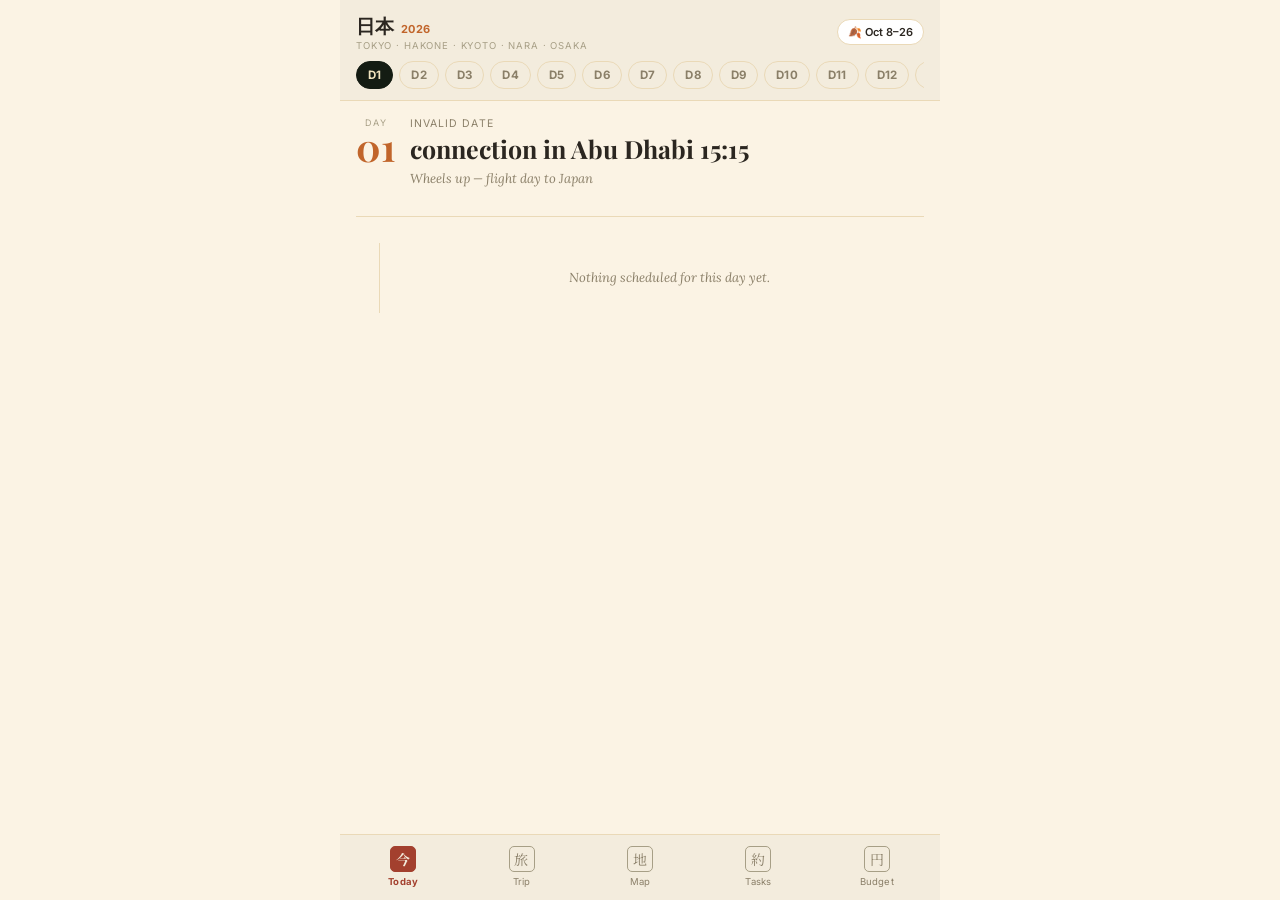
==== commit 346b403f: "Rebuild from sheet [skip ci]" ====
--- a/index.html
+++ b/index.html
@@ -1035,10 +1035,10 @@
     <section class="view" id="view-map">
       <div class="section-title"><span class="kanji">地図</span>Map</div>
       <div id="mapWrap">
-        <iframe id="mapFrame" src="https://www.google.com/maps/d/embed?mid=1auRDMFLkK3rKKc5S2lpAZQI8GooGjY8" loading="lazy" referrerpolicy="no-referrer-when-downgrade" allowfullscreen></iframe>
+        <iframe id="mapFrame" src="https://www.google.com/maps/d/embed?mid=" loading="lazy" referrerpolicy="no-referrer-when-downgrade" allowfullscreen></iframe>
         <div class="map-note">
           <p>Your live My Maps, embedded as-is — edits you make there will show up here too.</p>
-          <a class="btn small ghost" href="https://www.google.com/maps/d/viewer?mid=1auRDMFLkK3rKKc5S2lpAZQI8GooGjY8&usp=sharing" target="_blank" rel="noopener">Open full map ↗</a>
+          <a class="btn small ghost" href="https://www.google.com/maps/d/viewer?mid=&usp=sharing" target="_blank" rel="noopener">Open full map ↗</a>
         </div>
       </div>
     </section>
@@ -1087,7 +1087,7 @@
 //# sourceMappingURL=leaflet.js.map
 </script>
 <script>
-const DATA = [{"date": "08.10.26", "dow": "Thursday", "city": "Israel", "events": [{"city": "Israel", "activity": "Flight from Israel to Tokyo (Narita Airport), Etihad Airlines, connection in Abu Dhabi", "from": "15:15", "to": "", "gmap": "", "links": [], "info": "", "platform": "", "resv": "", "type": "flight", "estTime": false, "desc": "The outbound flight — Tel Aviv to Tokyo Narita with a stop in Abu Dhabi."}]}, {"date": "09.10.26", "dow": "Friday", "city": "Tokyo", "events": [{"city": "Tokyo", "activity": "Arriving to Tokyo, Narita Airport", "from": "12:45", "to": "12:45", "gmap": "https://maps.app.goo.gl/jL7984CuojAekoBB8", "links": [], "info": "", "platform": "", "resv": "", "type": "stay", "estTime": false, "desc": "Landing at Narita, Tokyo's main international gateway, about 60–90 minutes east of the city."}, {"city": null, "activity": "Airport to Hotel (The square hotel Ginza), Via Narita express", "from": "15:30", "to": "", "gmap": "https://maps.app.goo.gl/zBDPnwbiDoNhJr1m6", "links": [], "info": "", "platform": "", "resv": "", "type": "stay", "estTime": false, "geo": {"lat": 35.67226, "lon": 139.76914}, "desc": "The N'EX airport train into central Tokyo, then check-in at your Ginza base."}, {"city": null, "activity": "Ginza Itoya - to buy notebookes for stamps", "from": "16:00", "to": "", "gmap": "https://maps.app.goo.gl/ABcuyaijXumnKsZf6", "links": [], "info": "", "platform": "", "resv": "", "type": "shopping", "estTime": false, "geo": {"lat": 35.67313, "lon": 139.76721}, "desc": "A famous multi-floor stationery department store in Ginza — the place to buy a notebook for collecting temple stamps."}, {"city": null, "activity": "Lunch - Ichiran ramen", "from": "17:00", "to": "", "gmap": "https://maps.app.goo.gl/CtJoEQtPA6YUVV1X8", "links": [], "info": "", "platform": "", "resv": "", "type": "meal", "estTime": false, "geo": {"lat": 35.66895, "lon": 139.75923}, "desc": "The well-known tonkotsu ramen chain where you order by vending machine and eat in a private solo booth."}, {"city": null, "activity": "Shinjuku Kitamura Camera - Buying cameras for the trip", "from": "18:30", "to": "", "gmap": "https://maps.app.goo.gl/H5nntffhkd7CSaKGA", "links": [], "info": "", "platform": "", "resv": "", "type": "shopping", "estTime": false, "geo": {"lat": 35.69166, "lon": 139.70244}, "desc": "A large new-and-used camera retailer — a classic stop for picking up a film or digital body in Tokyo."}, {"city": null, "activity": "Strolling around Shinjuku including Shinanoya Shinjuku (alcohol store) and others", "from": "19:00", "to": "", "gmap": "https://maps.app.goo.gl/8WjpYmjXsepG4YgQ8", "links": [], "info": "", "platform": "", "resv": "", "type": "shopping", "estTime": false, "geo": {"lat": 35.69549, "lon": 139.70263}, "desc": "Wandering Tokyo's biggest nightlife and shopping district, with a stop at a well-stocked liquor shop for Japanese whisky and sake."}, {"city": null, "activity": "Dinner - Kaiten Sushi (we will choose Spontaneously, options on the links)", "from": "21:00", "to": "", "gmap": "https://maps.app.goo.gl/WwkC99EveXhYovXq5", "links": [], "info": "", "platform": "", "resv": "", "type": "meal", "estTime": false, "desc": "Conveyor-belt sushi — casual, cheap and fast, picked on the night from your shortlist."}, {"city": null, "activity": "Bar - Bar Livet", "from": "23:00", "to": "", "gmap": "https://maps.app.goo.gl/Yr4kDVZYCZMrbcin9", "links": [], "info": "", "platform": "AutoReserve", "resv": "Booked", "type": "bar", "estTime": false, "geo": {"lat": 35.69109, "lon": 139.70565}, "tip": "A bar pairing whisky and chocolate", "desc": "An intimate Tokyo bar pairing whisky with chocolate."}]}, {"date": "10.10.26", "dow": "Saturday", "city": "Tokyo", "events": [{"city": "Tokyo", "activity": "Matcha - Cloud Club Matcha", "from": "09:00", "to": "", "gmap": "https://maps.app.goo.gl/mv2J26rV8nCZF7oN7", "links": [], "info": "", "platform": "", "resv": "", "type": "meal", "estTime": false, "geo": {"lat": 35.67028, "lon": 139.7698}, "desc": "A specialty matcha café for a proper whisked bowl to start the day."}, {"city": null, "activity": "Coffee - Glitch Coffee", "from": "09:00", "to": "", "gmap": "https://maps.app.goo.gl/R1P3fVeAzRrJbEHd6", "links": [], "info": "", "platform": "", "resv": "", "type": "meal", "estTime": false, "geo": {"lat": 35.69374, "lon": 139.7613}, "desc": "One of Tokyo's best-known specialty roasters, focused on light-roast single-origin pour-overs."}, {"city": null, "activity": "Something sweet - GINZA Petit Custa", "from": "10:00", "to": "", "gmap": "https://maps.app.goo.gl/nvYXnuKYyJVTk5kWA", "links": [], "info": "", "platform": "", "resv": "", "type": "meal", "estTime": false, "geo": {"lat": 35.66946, "lon": 139.76936}, "desc": "A small Ginza sweets shop for custard pastries."}, {"city": null, "activity": "Dashi Okume Tsukiji", "from": "11:00", "to": "", "gmap": "https://maps.app.goo.gl/WrE3DW7t4AqSzoS38", "links": [], "info": "You need to do the dashi assembly and then pick it up after an hour", "platform": "", "resv": "", "type": "meal", "estTime": false, "geo": {"lat": 35.6646, "lon": 139.7709}, "desc": "A dashi and dried-goods specialist at Tsukiji where you can blend your own soup stock to take home."}, {"city": null, "activity": "Tsukiji Market", "from": "11:30", "to": "", "gmap": "https://maps.app.goo.gl/c6G3nzzAhP2baxyr9", "links": [], "info": "Eating goodies from the tasty stands", "platform": "", "resv": "", "type": "shopping", "estTime": false, "geo": {"lat": 35.66496, "lon": 139.77097}, "desc": "The historic outer market — dozens of stalls selling seafood, tamagoyaki, knives and kitchenware."}, {"city": null, "activity": "Tea break - Nakajima Tea House", "from": "13:30", "to": "", "gmap": "https://maps.app.goo.gl/z4HTD5Bhrfj8xZ4M6", "links": [], "info": "", "platform": "", "resv": "", "type": "meal", "estTime": false, "geo": {"lat": 35.6586, "lon": 139.76226}, "tip": "Stunning garden with a traditional house, and great food", "desc": "A traditional teahouse set in a garden pond in Hamarikyu — matcha and a sweet with a view."}, {"city": null, "activity": "Ad Museum Tokyo", "from": "14:30", "to": "", "gmap": "https://maps.app.goo.gl/yt7p4Caik1BqX9fM6", "links": [], "info": "", "platform": "", "resv": "", "type": "activity", "estTime": false, "geo": {"lat": 35.66478, "lon": 139.76219}, "tip": "Museum of Japan's advertising history — you can make your own ad", "desc": "A free museum on the history of Japanese advertising, with interactive exhibits."}, {"city": null, "activity": "Strolling around Ginza", "from": "16:30", "to": "", "gmap": "", "links": [], "info": "", "platform": "", "resv": "", "type": "activity", "estTime": true, "desc": "Tokyo's upscale shopping district — flagship stores, galleries and striking modern architecture."}, {"city": null, "activity": "Dinner - Ginza Torishin, Yakitori Omakase", "from": "18:45", "to": "", "gmap": "https://maps.app.goo.gl/MFVKXHwkMUdSZgNC7", "links": [], "info": "", "platform": "Tabelog", "resv": "Booked", "type": "meal", "estTime": false, "geo": {"lat": 35.67097, "lon": 139.76132}, "tip": "Yakitori omakase (Ben Shai's pick)", "desc": "A chef's-choice yakitori dinner — skewers grilled over binchotan charcoal, served course by course."}, {"city": null, "activity": "Bar - FOLKLORE", "from": "21:00", "to": "", "gmap": "https://maps.app.goo.gl/Jv8cMSwCtfdfcSUs8", "links": [], "info": "", "platform": "TableCheck", "resv": "Booked", "type": "bar", "estTime": false, "geo": {"lat": 35.67016, "lon": 139.75913}, "tip": "Cocktail bar focused on Japanese spirits", "desc": "A cocktail bar built around Japanese spirits."}]}, {"date": "11.10.26", "dow": "Sunday", "city": "Tokyo", "events": [{"city": "Tokyo", "activity": "Coffee - X coffee GINZA", "from": "08:00", "to": "", "gmap": "https://maps.app.goo.gl/ZFLHxDFcFuRYXSRQ9", "links": [], "info": "", "platform": "", "resv": "", "type": "meal", "estTime": false, "geo": {"lat": 35.67273, "lon": 139.76925}, "desc": "A morning coffee stop in Ginza before the day starts."}, {"city": null, "activity": "Oi Racecourse Flea Market", "from": "09:30", "to": "", "gmap": "https://maps.app.goo.gl/VMN4Q9ZewwqSRRvF8", "links": ["https://whereisthemarket.com/market/oi-racecourse-flea-market-tokyo/"], "info": "", "platform": "", "resv": "", "type": "shopping", "estTime": false, "geo": {"lat": 35.59498, "lon": 139.74304}, "desc": "A large weekend flea market at the Oi racecourse — vintage clothing, ceramics, toys and bric-a-brac."}, {"city": null, "activity": "Spontaneous Lunch", "from": "12:30", "to": "", "gmap": "", "links": [], "info": "", "platform": "", "resv": "", "type": "meal", "estTime": false, "desc": "A flexible lunch slot to fill in on the day."}, {"city": null, "activity": "Shitamachi Museum", "from": "13:30", "to": "", "gmap": "Shitamachi Museum", "links": [], "info": "", "platform": "", "resv": "pending", "type": "activity", "estTime": false, "geo": {"lat": 35.71024, "lon": 139.77275}, "desc": "A small Ueno museum recreating everyday life in Tokyo's old downtown — shopfronts and tenement rooms you can walk into."}, {"city": null, "activity": "National Museum of Nature and Science", "from": "15:00", "to": "", "gmap": "https://maps.app.goo.gl/FDwgGAw5KF6sr1ss5", "links": [], "info": "", "platform": "", "resv": "pending", "type": "activity", "estTime": false, "geo": {"lat": 35.71643, "lon": 139.77633}, "desc": "Ueno's big natural-history museum — dinosaur skeletons, a Japan gallery and a 360° theatre. Easily half a day if you let it."}, {"city": null, "activity": "If we have time - Zoo", "from": "17:00", "to": "", "gmap": "https://maps.app.goo.gl/7FHohP7pvMnH79K67", "links": [], "info": "", "platform": "", "resv": "", "type": "activity", "estTime": true, "geo": {"lat": 35.71645, "lon": 139.77258}, "tip": "Ueno Zoo — closed Mondays", "desc": "Ueno Zoo, Japan's oldest — pandas, gorillas and a lily-pad bridge across the pond. Closed Mondays."}, {"city": null, "activity": "Strolling around Ueno park", "from": "18:15", "to": "", "gmap": "", "links": [], "info": "", "platform": "", "resv": "", "type": "activity", "estTime": true, "desc": "A big central park with museums, a pond and wide tree-lined paths — good for autumn colour."}, {"city": null, "activity": "Ameyoko market", "from": "19:00", "to": "", "gmap": "https://maps.app.goo.gl/ttjgNeuF8wCtDDGf8", "links": ["https://www.japan-guide.com/e/e3012.html", "https://ameyokoinfo.com/"], "info": "", "platform": "", "resv": "", "type": "shopping", "estTime": false, "geo": {"lat": 35.709, "lon": 139.77463}, "tip": "Food market, said to be open daily 10:00–20:00 — worth double-checking", "desc": "A dense, noisy market street under the train tracks in Ueno — street food, snacks and cheap goods."}, {"city": null, "activity": "Dinner - Joumon Shibuya", "from": "22:00", "to": "", "gmap": "https://maps.app.goo.gl/7LLeJ8gBXrF7Da4u7", "links": [], "info": "", "platform": "autoReserve", "resv": "Booked", "type": "meal", "estTime": false, "geo": {"lat": 35.65897, "lon": 139.69659}, "desc": "A popular Shibuya izakaya known for Hakata-style charcoal skewers and a long shochu list."}, {"city": null, "activity": "Bar - LOST BAR \\ The bellwood", "from": "23:00", "to": "", "gmap": "https://maps.app.goo.gl/vNK6jBXcJjHMyEgK8", "links": ["https://maps.app.goo.gl/GDCMeLjG7GCD7W43A"], "info": "", "platform": "", "resv": "pending", "type": "bar", "estTime": false, "geo": {"lat": 35.6631, "lon": 139.695}, "desc": "A pair of Shibuya cocktail bars — The Bellwood is known for its Taisho-era styling and theatrical drinks."}]}, {"date": "12.10.26", "dow": "Monday", "city": "Tokyo", "events": [{"city": "Tokyo", "activity": "Coffee - leaves", "from": "10:00", "to": "", "gmap": "https://maps.app.goo.gl/r3fyiaKLskvVNaeE8", "links": [], "info": "", "platform": "", "resv": "", "type": "meal", "estTime": false, "geo": {"lat": 35.70271, "lon": 139.79783}, "desc": "A minimalist Sumida roastery serving precise, high-end pour-overs."}, {"city": null, "activity": "Senso-Ji temple and the stalls that leads to it", "from": "11:00", "to": "", "gmap": "https://maps.app.goo.gl/SoWQtNTVijesqMaG8", "links": ["https://www.senso-ji.jp/"], "info": "", "platform": "", "resv": "", "type": "activity", "estTime": false, "geo": {"lat": 35.71477, "lon": 139.79666}, "desc": "Tokyo's oldest temple in Asakusa, approached through Nakamise — a long lane of traditional snack and souvenir stalls."}, {"city": null, "activity": "Strolling around kappabashi street (including knives store)", "from": "13:00", "to": "", "gmap": "https://maps.app.goo.gl/tn1BACWZdHW7gMrD8", "links": ["https://maps.app.goo.gl/mTg9t4CkBihKFbEr7"], "info": "", "platform": "", "resv": "", "type": "shopping", "estTime": false, "desc": "Tokyo's kitchenware street — knives, ceramics, cast iron and the plastic food samples used in restaurant windows."}, {"city": null, "activity": "Dor's Dinner - Hakkoku", "from": "19:00", "to": "Same as Danny's Dinner", "gmap": "Hakkoku", "links": [], "info": "", "platform": "Opens only a few weeks ahead each time", "resv": "pending", "type": "meal", "estTime": true, "geo": {"lat": 35.67045, "lon": 139.76271}, "tip": "Sushi omakase for ~800 ILS, recommended by Omer in Japan", "desc": "A high-end sushi omakase counter in Ginza."}, {"city": null, "activity": "Danny's Dinner - Coco Nemaru Ginza", "from": "19:00", "to": "Same as Dor's Dinner", "gmap": "https://maps.app.goo.gl/vUshPVWf2SjvAqT36", "links": [], "info": "", "platform": "", "resv": "pending", "type": "meal", "estTime": true, "geo": {"lat": 35.67171, "lon": 139.76123}, "desc": "A yakiniku restaurant — grill-your-own premium beef."}, {"city": null, "activity": "Bar LIBRE GINZA", "from": "21:30", "to": "", "gmap": "https://maps.app.goo.gl/US7mMHLSdd3uofS98", "links": [], "info": "", "platform": "", "resv": "pending", "type": "bar", "estTime": true, "geo": {"lat": 35.67455, "lon": 139.76757}, "desc": "A craft cocktail bar in Ginza, part of a well-regarded Japanese bar group."}]}, {"date": "13.10.26", "dow": "Tuesday", "city": "Tokyo", "events": [{"city": "Tokyo", "activity": "one by one coffee Ginza", "from": "09:00", "to": "", "gmap": "https://maps.app.goo.gl/5qb4CjfdhZUgbrCx6", "links": [], "info": "", "platform": "", "resv": "", "type": "meal", "estTime": false, "geo": {"lat": 35.67237, "lon": 139.76478}, "desc": "A small Ginza coffee stand for a quick cup before the train."}, {"city": null, "activity": "RomanceCar to Hakone (buy bento at the train station)", "from": "10:30", "to": "", "gmap": "", "links": [], "info": "", "platform": "", "resv": "", "type": "meal", "estTime": false, "desc": "The Odakyu Romancecar limited express from Shinjuku to Hakone — reserved seats, big windows. Grab an ekiben first."}, {"city": "Hakone", "activity": "Arriving Hakone", "from": "12:30", "to": "", "gmap": "", "links": [], "info": "", "platform": "", "resv": "", "type": "stay", "estTime": true, "desc": "Arriving in the mountain hot-spring region south-west of Tokyo, known for onsen and Mt Fuji views."}, {"city": null, "activity": "Hotel - Hakone Kowakudani Onsen Mizunooto", "from": "13:00", "to": "", "gmap": "https://maps.app.goo.gl/zJFy6hSakKc6r2bw9", "links": [], "info": "", "platform": "", "resv": "", "type": "stay", "estTime": true, "geo": {"lat": 35.23834, "lon": 139.04929}, "desc": "A ryokan-style onsen hotel in Hakone with hot-spring baths."}, {"city": null, "activity": "Open air museum Hakone", "from": "13:45", "to": "", "gmap": "https://maps.app.goo.gl/RJgScHDEZ6BjPihc6", "links": [], "info": "", "platform": "", "resv": "", "type": "activity", "estTime": true, "geo": {"lat": 35.24516, "lon": 139.05073}, "desc": "A hillside sculpture park with major modern works, a Picasso pavilion and a free foot bath."}, {"city": null, "activity": "Relaxing in the hotel", "from": "15:45", "to": "", "gmap": "", "links": [], "info": "", "platform": "", "resv": "", "type": "stay", "estTime": true, "desc": "Downtime at the ryokan — the onsen baths are the point."}]}, {"date": "14.10.26", "dow": "Wednesday", "city": "Hakone", "events": [{"city": "Hakone", "activity": "Hakone Shrine", "from": "09:00", "to": "", "gmap": "https://maps.app.goo.gl/LMfiVhPvASNUuXBUA", "links": [], "info": "", "platform": "", "resv": "", "type": "activity", "estTime": true, "geo": {"lat": 35.20483, "lon": 139.02538}, "desc": "A forested Shinto shrine on Lake Ashi, famous for the red torii gate standing in the water."}, {"city": null, "activity": "Hakone Ropeway Ōwakudani Station", "from": "10:30", "to": "", "gmap": "https://maps.app.goo.gl/5vARHvQLrn2Ls6wRA", "links": [], "info": "", "platform": "", "resv": "", "type": "activity", "estTime": true, "geo": {"lat": 35.24447, "lon": 139.01985}, "desc": "A cable-car stop above a live volcanic valley — sulphur vents, and Mt Fuji views on a clear day."}, {"city": null, "activity": "Shinkensen to Kyoto", "from": "11:30", "to": "", "gmap": "", "links": [], "info": "", "platform": "", "resv": "", "type": "drive", "estTime": true, "desc": "Down the mountain to Odawara, then the bullet train on to Kyoto — around two and a half hours all in."}, {"city": "Kyoto", "activity": "Arriving Kyoto", "from": "14:00", "to": "", "gmap": "", "links": [], "info": "", "platform": "", "resv": "", "type": "stay", "estTime": true, "desc": "Arriving in Japan's old imperial capital — a long transfer out of the Hakone mountains."}, {"city": null, "activity": "Hotel - Henn na Hotel Premier Kyoto Gojo Karasuma‏", "from": "14:45", "to": "", "gmap": "https://maps.app.goo.gl/ZUuB7QTSTem8cyZM7", "links": [], "info": "", "platform": "", "resv": "", "type": "stay", "estTime": true, "geo": {"lat": 34.99597, "lon": 135.75794}, "desc": "Your Kyoto base, part of the robot-staffed 'Henn na' hotel chain."}, {"city": null, "activity": "Strolling around Gion and Kamo river", "from": "15:30", "to": "", "gmap": "https://maps.app.goo.gl/aPwAjgmrjrbWQbhV6", "links": [], "info": "", "platform": "", "resv": "", "type": "activity", "estTime": true, "desc": "Kyoto's geisha district of wooden machiya townhouses, and the riverside walk beside it."}, {"city": null, "activity": "Dinner - Shuz & Suzume (Izakaya night Experience)", "from": "18:00", "to": "", "gmap": "https://maps.app.goo.gl/oimjhNhpD4esqg4T7", "links": ["https://maps.app.goo.gl/qZtVSMVJpBYUD7Dj8"], "info": "", "platform": "", "resv": "", "type": "meal", "estTime": true, "geo": {"lat": 35.00575, "lon": 135.77093}, "tip": "Recommended by a Japanese local — \"very local\"", "desc": "A local izakaya night — small plates and drinks, the everyday way Japan eats out."}, {"city": null, "activity": "Bar - Hachimonjiya‏‏", "from": "19:45", "to": "", "gmap": "https://maps.app.goo.gl/PPemWM1oVTJsn6VC6", "links": [], "info": "", "platform": "", "resv": "", "type": "bar", "estTime": true, "geo": {"lat": 35.00515, "lon": 135.77068}, "desc": "A small, personal Kyoto bar run by a photographer."}]}, {"date": "15.10.26", "dow": "Thursday", "city": "Kyoto", "events": [{"city": "Kyoto", "activity": "day trip in Uji - heading from the hotel to Uji", "from": "08:00", "to": "", "gmap": "", "links": [], "info": "", "platform": "", "resv": "", "type": "stay", "estTime": false, "desc": "Setting off for Uji, the small riverside town south of Kyoto that is Japan's most famous matcha region."}, {"city": null, "activity": "first stop - buying matcha at Marukyu Koyamaen Main Plant", "from": "08:45", "to": "", "gmap": "https://maps.app.goo.gl/QDC9Ag39ECQ9iBak8", "links": [], "info": "Opens at 9:00, important to be there before because of the line", "platform": "", "resv": "", "type": "meal", "estTime": false, "geo": {"lat": 34.89562, "lon": 135.78546}, "tip": "Buy matcha here in the morning!", "desc": "One of Uji's most respected matcha producers, going back centuries — buy tea at the source."}, {"city": null, "activity": "buying matcha at Yamamasa Koyamaen", "from": "09:30", "to": "", "gmap": "https://maps.app.goo.gl/dNFdFJMrprumxdyv8", "links": [], "info": "", "platform": "", "resv": "", "type": "meal", "estTime": false, "geo": {"lat": 34.89601, "lon": 135.78471}, "tip": "Buy matcha here in the morning — second stop!", "desc": "A second historic Uji tea house for comparing and buying matcha."}, {"city": null, "activity": "Breakfast - Tsujiri Uji Main Store", "from": "10:00", "to": "", "gmap": "https://maps.app.goo.gl/TYUtcoVaD4HTX5WT6", "links": [], "info": "", "platform": "", "resv": "", "type": "meal", "estTime": false, "geo": {"lat": 34.89034, "lon": 135.8027}, "desc": "The original branch of a celebrated Uji tea house — matcha sweets and tea-based breakfast."}, {"city": null, "activity": "Strolling around the main street, buy more matcha, including MATSUSAKAYA KAHATI, which isn't in the main street, 8 mins walk", "from": "11:00", "to": "", "gmap": "https://maps.app.goo.gl/3VQ8b39NkK6X32AX9", "links": [], "info": "", "platform": "", "resv": "", "type": "meal", "estTime": true, "geo": {"lat": 34.88834, "lon": 135.80531}, "desc": "Uji's main street, lined end to end with tea shops, matcha sweets and samples."}, {"city": null, "activity": "Byōdo-in Temple", "from": "12:00", "to": "", "gmap": "https://maps.app.goo.gl/kGXSXfPLSra6Aurz8", "links": [], "info": "", "platform": "", "resv": "", "type": "activity", "estTime": true, "geo": {"lat": 34.88929, "lon": 135.80768}, "desc": "The 11th-century Phoenix Hall temple reflected in its pond — the building on the ¥10 coin."}, {"city": null, "activity": "Byodo-in Omotesando - street to buy ceramics", "from": "13:30", "to": "", "gmap": "https://maps.app.goo.gl/CYEThabpxcXUvUH79", "links": [], "info": "", "platform": "", "resv": "", "type": "shopping", "estTime": true, "geo": {"lat": 34.89171, "lon": 135.80601}, "tip": "A place to buy matcha bowls and whisks", "desc": "The approach street to Byodo-in, good for tea bowls, whisks and ceramics."}, {"city": null, "activity": "Lunch - Torikiku or Tsuen Main Branch or Tsubameya", "from": "14:30", "to": "", "gmap": "https://maps.app.goo.gl/DWsr6dTcK6tXopn9A", "links": ["https://maps.app.goo.gl/avih7YD55eBEgpbz9", "https://maps.app.goo.gl/DhNcWN4ESSFbW9FE9"], "info": "", "platform": "", "resv": "", "type": "meal", "estTime": true, "geo": {"lat": 34.89329, "lon": 135.80728}, "tip": "The oldest teahouse in the world, founded in 1160 — also serves matcha soba noodles at lunch", "desc": "Lunch in Uji — Tsuen claims to be the oldest teahouse in the world, founded in 1160."}, {"city": null, "activity": "Matcha making workshop", "from": "16:00", "to": "", "gmap": "https://maps.app.goo.gl/A6T3tnEAm9S5g6A9A", "links": [], "info": "", "platform": "", "resv": "pending", "type": "meal", "estTime": true, "geo": {"lat": 34.99519, "lon": 135.78017}, "tip": "Kyoto Tea Ceremony & Matcha Making, Kiyomizu branch", "desc": "A hands-on tea ceremony session — you whisk your own matcha and learn the etiquette."}, {"city": null, "activity": "Nintendo Museum", "from": "17:30", "to": "", "gmap": "https://maps.app.goo.gl/q7XUAGwBtYeRHQ8d6", "links": [], "info": "", "platform": "", "resv": "Booked", "type": "activity", "estTime": false, "geo": {"lat": 34.8928, "lon": 135.78417}, "desc": "Nintendo's own museum in Kyoto, covering its history from playing cards to modern consoles. Timed tickets only."}, {"city": null, "activity": "Dinner and drinks - Fushimi Sake Village", "from": "19:30", "to": "", "gmap": "https://maps.app.goo.gl/KkjbyxKiuQU6JBop9", "links": [], "info": "", "platform": "", "resv": "pending", "type": "meal", "estTime": true, "geo": {"lat": 34.9325, "lon": 135.76056}, "desc": "Fushimi is Kyoto's historic sake-brewing district — a hall of breweries to taste and eat across."}]}, {"date": "16.10.26", "dow": "Friday", "city": "Kyoto", "events": [{"city": "Kyoto", "activity": "coffee - WEEKENDERS COFFEE ROASTERY opens at 8:00 / Goodman Roaster Kyoto\nopens at 8:00 / IOLITE COFFEE ROASTERS opens at 7:30", "from": "07:45", "to": "", "gmap": "https://maps.app.goo.gl/rMFxgpZ3MpRpU7gn8", "links": ["https://maps.app.goo.gl/hUmyu2uag1rTKGuj7", "https://maps.app.goo.gl/6dkm2unFrdkwidwL7"], "info": "", "platform": "", "resv": "", "type": "meal", "estTime": true, "geo": {"lat": 34.99895, "lon": 135.76608}, "desc": "An early specialty-coffee stop before the day's sightseeing."}, {"city": null, "activity": "Fushimi Inari Temple", "from": "08:00", "to": "", "gmap": "https://maps.app.goo.gl/mXuSqeZv7VAae87P6", "links": [], "info": "", "platform": "", "resv": "", "type": "activity", "estTime": false, "geo": {"lat": 34.96769, "lon": 135.77919}, "desc": "The shrine behind thousands of vermilion torii gates winding up the mountainside. Open 24h — early morning avoids the crowds."}, {"city": null, "activity": "Nishiki Market and area strolling", "from": "09:30", "to": "", "gmap": "https://maps.app.goo.gl/x2sD6GpkwM2KXko66", "links": ["https://maps.app.goo.gl/rMBqNSD6Cy6cg4aT7"], "info": "", "platform": "", "resv": "", "type": "shopping", "estTime": true, "geo": {"lat": 35.00503, "lon": 135.76472}, "desc": "Kyoto's covered 'kitchen' market — five blocks of pickles, tofu, skewers and knives."}, {"city": null, "activity": "Lunch - Nandattei (Ramen)", "from": "11:30", "to": "", "gmap": "https://maps.app.goo.gl/gxkdSrqmFkDrW5S27", "links": [], "info": "", "platform": "", "resv": "", "type": "meal", "estTime": true, "geo": {"lat": 35.00398, "lon": 135.76768}, "tip": "Tomato-broth ramen recommended by Kobi and Timor", "desc": "A Kyoto ramen shop known for an unusual tomato-based broth."}, {"city": null, "activity": "Jin Distillery - House of KI NO BI", "from": "14:00", "to": "", "gmap": "https://maps.app.goo.gl/qrzRnmj2QUapmRaU9", "links": [], "info": "", "platform": "", "resv": "pending", "type": "bar", "estTime": false, "geo": {"lat": 35.0137, "lon": 135.7688}, "desc": "The tasting house of Kyoto's craft gin distillery, built on Japanese botanicals."}, {"city": null, "activity": "Traditional teahouse - Kasagiya\n(Ptitim recommendation)", "from": "15:15", "to": "Closed at 17:00", "gmap": "https://maps.app.goo.gl/vzqmPNbu7Kf6N9nW6", "links": [], "info": "", "platform": "", "resv": "", "type": "meal", "estTime": true, "geo": {"lat": 34.99814, "lon": 135.78082}, "tip": "Traditional teahouse — full writeup on Ptitim's blog", "desc": "A tiny, century-old teahouse on the Kiyomizu approach, known for its warabi mochi and red-bean sweets."}, {"city": null, "activity": "Ninenzaka and Sannenzaka\n street", "from": "16:30", "to": "", "gmap": "https://maps.app.goo.gl/3bQSL1oRXnLSKHjm7", "links": ["https://maps.app.goo.gl/yBjvZNV7CQ6mkGe97"], "info": "", "platform": "", "resv": "", "type": "activity", "estTime": true, "geo": {"lat": 34.99817, "lon": 135.78086}, "desc": "Preserved stone-paved lanes of wooden shops climbing toward Kiyomizu-dera — the postcard image of old Kyoto."}, {"city": null, "activity": "Dinner - Rokkaku Ace / Kaiten Sushi Ginza Onodera Kyoto / Motoi gyoza", "from": "18:00", "to": "", "gmap": "https://maps.app.goo.gl/1dFeLhjLZHHE8PFS6", "links": ["https://maps.app.goo.gl/hDvT2kfCawvjxBNV8", "https://maps.app.goo.gl/7bpoKD2zMTypPo4U9"], "info": "", "platform": "", "resv": "", "type": "meal", "estTime": true, "geo": {"lat": 35.00301, "lon": 135.76976}, "tip": "Casual conveyor-belt sushi", "desc": "A casual Kyoto dinner — conveyor sushi or gyoza, chosen on the night."}, {"city": null, "activity": "Bar - music bar Beatle momo / bar mousse / mixology bar Smooth", "from": "19:45", "to": "", "gmap": "https://maps.app.goo.gl/wPKk1zErRg3upQBh8", "links": ["https://maps.app.goo.gl/L8XymgkQZBHa9izWA", "https://maps.app.goo.gl/PU96xxiPgv1bLrKG9"], "info": "", "platform": "", "resv": "pending", "type": "bar", "estTime": true, "geo": {"lat": 35.00555, "lon": 135.77067}, "desc": "A shortlist of small Kyoto bars — a music bar, and two mixology spots."}]}, {"date": "17.10.26", "dow": "Saturday", "city": "Kyoto", "events": [{"city": "Kyoto", "activity": "coffee - WEEKENDERS COFFEE ROASTERY opens at 8:00 / Goodman Roaster Kyoto\nopens at 8:00 / IOLITE COFFEE ROASTERS opens at 7:30", "from": "09:00", "to": "", "gmap": "https://maps.app.goo.gl/rMFxgpZ3MpRpU7gn8", "links": ["https://maps.app.goo.gl/hUmyu2uag1rTKGuj7", "https://maps.app.goo.gl/6dkm2unFrdkwidwL7"], "info": "", "platform": "", "resv": "", "type": "meal", "estTime": true, "geo": {"lat": 34.99895, "lon": 135.76608}, "desc": "An early specialty-coffee stop before the day's sightseeing."}, {"city": null, "activity": "breakfast - 2/7 kitchen opens at 7:30 / RABBIT BAGELS 四条新町店\n opens at 9:00 / fiveran opens at 9:00 / Flip up! opens at 7:00", "from": "10:00", "to": "", "gmap": "https://maps.app.goo.gl/SkV7cpDNVa8o1ff27", "links": ["https://maps.app.goo.gl/wgj7aGD2BJLMDNaYA", "https://maps.app.goo.gl/sX6BogEeq52J5YQY9", "https://maps.app.goo.gl/tHMzTHZnJRx6CzKc7"], "info": "", "platform": "", "resv": "", "type": "meal", "estTime": true, "geo": {"lat": 35.00389, "lon": 135.75588}, "tip": "Recommended by a Japanese local to an Israeli in the group", "desc": "An early Kyoto breakfast — a local café or a bagel shop."}, {"city": null, "activity": "Otagi Nenbutsuji - stone sculptures temple", "from": "11:00", "to": "", "gmap": "https://maps.app.goo.gl/RnmvwTrEk38uRy1U8", "links": [], "info": "", "platform": "", "resv": "", "type": "activity", "estTime": true, "geo": {"lat": 35.03114, "lon": 135.66155}, "desc": "A quiet hillside temple above Arashiyama with 1,200 moss-covered stone figures, each carved with a different face."}, {"city": null, "activity": "Arashiyama Monkey Park Iwatayama", "from": "12:30", "to": "", "gmap": "https://maps.app.goo.gl/hVkra1V4YL6YqYvt9", "links": [], "info": "", "platform": "", "resv": "", "type": "activity", "estTime": true, "geo": {"lat": 35.0114, "lon": 135.67662}, "desc": "A hilltop park of wild macaques with a wide view over Kyoto — a real uphill walk to reach."}, {"city": null, "activity": "Arashiyama Bamboo Forest", "from": "13:45", "to": "", "gmap": "https://maps.app.goo.gl/nFbN7akrJnyswT5WA", "links": [], "info": "", "platform": "", "resv": "", "type": "activity", "estTime": true, "geo": {"lat": 35.01682, "lon": 135.6713}, "desc": "The towering bamboo grove path on Kyoto's western edge. Busiest mid-morning."}, {"city": null, "activity": "Lunch - Kijurou", "from": "15:00", "to": "", "gmap": "https://maps.app.goo.gl/7ENfHFe7EXxmXP3J6", "links": [], "info": "", "platform": "", "resv": "", "type": "meal", "estTime": true, "geo": {"lat": 35.01684, "lon": 135.67744}, "desc": "A Kyoto lunch stop in the Arashiyama area."}, {"city": null, "activity": "Kinkaku-ji (Golden Pavilion)", "from": "16:30", "to": "", "gmap": "https://maps.app.goo.gl/oxUdTq1tySsrTKvS9", "links": [], "info": "", "platform": "", "resv": "", "type": "activity", "estTime": true, "geo": {"lat": 35.03937, "lon": 135.72924}, "tip": "The temple where Grandma took her photo", "desc": "The gold-leaf-covered Zen pavilion above its reflecting pond — Kyoto's single most famous view."}, {"city": null, "activity": "Nijo Castle", "from": "18:00", "to": "", "gmap": "https://maps.app.goo.gl/aYjBesFpBhoJK7Ep6", "links": [], "info": "", "platform": "", "resv": "", "type": "activity", "estTime": true, "geo": {"lat": 35.01404, "lon": 135.74843}, "tip": "Grandma took a photo at this gate", "desc": "The shogun's Kyoto palace, known for painted screens and 'nightingale' floors built to squeak underfoot."}, {"city": null, "activity": "Free time (if remains... :))", "from": "19:30", "to": "", "gmap": "", "links": [], "info": "", "platform": "", "resv": "", "type": "activity", "estTime": true, "desc": "An intentional gap — buffer for whatever overruns."}, {"city": null, "activity": "Dinner - やき肉玄趣 江洲\nspecial Yakiniku", "from": "20:00", "to": "", "gmap": "https://maps.app.goo.gl/NcyjMZL5mXNRmC9b6", "links": [], "info": "", "platform": "TableCheck", "resv": "Booked", "type": "meal", "estTime": false, "geo": {"lat": 35.03118, "lon": 135.78056}, "desc": "A high-end Kyoto yakiniku restaurant — premium beef grilled at the table, often with a garden view."}, {"city": null, "activity": "Bar - music bar Beatle momo / bar mousse / mixology bar Smooth", "from": "21:45", "to": "", "gmap": "https://maps.app.goo.gl/wPKk1zErRg3upQBh8", "links": ["https://maps.app.goo.gl/L8XymgkQZBHa9izWA", "https://maps.app.goo.gl/PU96xxiPgv1bLrKG9"], "info": "", "platform": "", "resv": "pending", "type": "bar", "estTime": true, "geo": {"lat": 35.00555, "lon": 135.77067}, "desc": "A shortlist of small Kyoto bars — a music bar, and two mixology spots."}]}, {"date": "18.10.26", "dow": "Sunday", "city": "Kyoto", "events": [{"city": "Kyoto", "activity": "coffee - WEEKENDERS COFFEE ROASTERY opens at 8:00 / Goodman Roaster Kyoto\nopens at 8:00 / IOLITE COFFEE ROASTERS opens at 7:30", "from": "09:00", "to": "", "gmap": "https://maps.app.goo.gl/rMFxgpZ3MpRpU7gn8", "links": ["https://maps.app.goo.gl/hUmyu2uag1rTKGuj7", "https://maps.app.goo.gl/6dkm2unFrdkwidwL7"], "info": "", "platform": "", "resv": "", "type": "meal", "estTime": true, "geo": {"lat": 34.99895, "lon": 135.76608}, "desc": "An early specialty-coffee stop before the day's sightseeing."}, {"city": null, "activity": "breakfast - 2/7 kitchen opens at 7:30 / RABBIT BAGELS 四条新町店\n opens at 9:00 / fiveran opens at 9:00 / Flip up! opens at 7:00", "from": "10:00", "to": "", "gmap": "https://maps.app.goo.gl/SkV7cpDNVa8o1ff27", "links": ["https://maps.app.goo.gl/wgj7aGD2BJLMDNaYA", "https://maps.app.goo.gl/sX6BogEeq52J5YQY9", "https://maps.app.goo.gl/tHMzTHZnJRx6CzKc7"], "info": "", "platform": "", "resv": "", "type": "meal", "estTime": true, "geo": {"lat": 35.00389, "lon": 135.75588}, "tip": "Recommended by a Japanese local to an Israeli in the group", "desc": "An early Kyoto breakfast — a local café or a bagel shop."}, {"city": "Nara", "activity": "Trip to Nara from kyoto", "from": "11:00", "to": "", "gmap": "https://maps.app.goo.gl/GfRvdpbmjPrzTv2v8", "links": [], "info": "", "platform": "", "resv": "", "type": "drive", "estTime": true, "desc": "The short train ride south to Nara, Japan's capital before Kyoto."}, {"city": null, "activity": "Kasuga Taisha shrine", "from": "12:00", "to": "", "gmap": "https://maps.app.goo.gl/wLvjF2jC4mjiP6QW7?g_st=iw", "links": [], "info": "", "platform": "", "resv": "", "type": "activity", "estTime": true, "geo": {"lat": 34.68155, "lon": 135.84847}, "desc": "A Shinto shrine approached through a forest of stone lanterns, with free-roaming deer."}, {"city": null, "activity": "Manyo Botanical Gardens", "from": "13:30", "to": "", "gmap": "https://maps.app.goo.gl/CWnYef4wSGDAcMQ1A", "links": [], "info": "", "platform": "", "resv": "", "type": "activity", "estTime": true, "geo": {"lat": 34.68245, "lon": 135.84421}, "desc": "A quiet garden within Nara Park planted with species named in Japan's oldest poetry anthology."}, {"city": null, "activity": "Todai-ji temple", "from": "14:45", "to": "", "gmap": "https://maps.app.goo.gl/eU8chCXcD9iduMr26", "links": [], "info": "", "platform": "", "resv": "", "type": "activity", "estTime": true, "geo": {"lat": 34.68899, "lon": 135.83982}, "tip": "Grandma took a photo here with the deer", "desc": "A vast wooden hall housing Japan's Great Buddha — one of the largest bronze statues in the world."}, {"city": null, "activity": "Lunch - Gyukatsu Kyoto Katsugyu Kintetsu Nara Ekimae / Kamaiki / Maguro Koya", "from": "16:15", "to": "", "gmap": "https://maps.app.goo.gl/61ibJRbq6u8n5Lgf6", "links": ["https://maps.app.goo.gl/t8qSDD8RpUcJij8b6", "https://maps.app.goo.gl/wJ1SWnm1Wk6W6hXs6"], "info": "", "platform": "", "resv": "", "type": "meal", "estTime": true, "geo": {"lat": 34.68349, "lon": 135.82867}, "desc": "Lunch near Nara station — breaded beef cutlet, udon or tuna bowls."}, {"city": null, "activity": "Higashimuki Shopping Street", "from": "17:45", "to": "", "gmap": "https://maps.app.goo.gl/4ChXT13uoSsvQvgMA", "links": [], "info": "The kappabashi street of Nara", "platform": "", "resv": "", "type": "shopping", "estTime": true, "geo": {"lat": 34.6827, "lon": 135.82875}, "desc": "Nara's covered arcade between the station and the park — snacks and souvenirs."}, {"city": null, "activity": "Train to Osaka", "from": "18:45", "to": "", "gmap": "", "links": [], "info": "", "platform": "", "resv": "", "type": "activity", "estTime": true, "desc": "The short hop from Nara across to Osaka, roughly 45 minutes."}, {"city": "Osaka", "activity": "Arriving Osaka", "from": "19:45", "to": "", "gmap": "", "links": [], "info": "", "platform": "", "resv": "", "type": "stay", "estTime": true, "desc": "Arriving in Osaka, Japan's brash, food-obsessed second city."}, {"city": null, "activity": "Hotel - Via Inn Prime Shinsaibashi-Yotsubashi‏", "from": "20:30", "to": "", "gmap": "https://maps.app.goo.gl/qAtA5hDfr1xXnYwJ7", "links": [], "info": "", "platform": "", "resv": "", "type": "stay", "estTime": true, "geo": {"lat": 34.67573, "lon": 135.49636}, "desc": "Your Osaka base, central to the Shinsaibashi shopping and nightlife area."}, {"city": null, "activity": "Strolling around America-mura", "from": "21:00", "to": "", "gmap": "https://maps.app.goo.gl/obM1WLJ1ex3WwJZB7", "links": [], "info": "", "platform": "", "resv": "", "type": "activity", "estTime": true, "geo": {"lat": 34.67193, "lon": 135.49885}, "desc": "Osaka's youth-culture quarter — vintage clothing, record shops and street art."}, {"city": null, "activity": "Strolling around Dotonbori", "from": "21:15", "to": "", "gmap": "https://maps.app.goo.gl/DuNt5VXGEcH83L1C7", "links": [], "info": "", "platform": "", "resv": "", "type": "activity", "estTime": true, "desc": "The neon canal-side strip with the Glico running man sign — Osaka's most photographed street."}, {"city": null, "activity": "Dinner - Wagyu and Seafood Ichiraku Dotonbori Branch / Japanese Buffet Dining Shinsaibashi Maruhana", "from": "21:30", "to": "", "gmap": "https://maps.app.goo.gl/fM7FSEJQ2Q9SebM9A", "links": ["https://maps.app.goo.gl/RWSuex6tardpV7bX7"], "info": "", "platform": "", "resv": "", "type": "meal", "estTime": false, "geo": {"lat": 34.67182, "lon": 135.50256}, "desc": "A Dotonbori dinner — wagyu and seafood, or an all-you-can-eat spread."}, {"city": null, "activity": "Bar - Hollow Bar / Bar Nayuta", "from": "23:15", "to": "", "gmap": "https://maps.app.goo.gl/99WoN4cPisLY9XEY8", "links": ["https://maps.app.goo.gl/pErhWBQByPzEae7Y9"], "info": "", "platform": "(no reservations)", "resv": "", "type": "bar", "estTime": true, "geo": {"lat": 34.67203, "lon": 135.49838}, "desc": "A shortlist of craft cocktail bars in central Osaka."}]}, {"date": "19.10.26", "dow": "Monday", "city": "Osaka", "events": [{"city": "Osaka", "activity": "Katsuoji Temple", "from": "08:00", "to": "", "gmap": "https://maps.app.goo.gl/JZM45mpE7RadKwAH8", "links": [], "info": "", "platform": "", "resv": "", "type": "activity", "estTime": false, "geo": {"lat": 34.86578, "lon": 135.49109}, "tip": "Temple with goshuin (temple stamps)", "desc": "A mountain temple north of Osaka covered in thousands of small daruma luck dolls. Well outside the city — allow travel time."}, {"city": null, "activity": "If we have time - Osaka Castle", "from": "09:30", "to": "", "gmap": "https://maps.app.goo.gl/16PPTXMZUnrxxzTN6", "links": [], "info": "", "platform": "", "resv": "", "type": "activity", "estTime": true, "geo": {"lat": 34.68726, "lon": 135.52585}, "desc": "The rebuilt castle keep in its moated park — a museum inside, with a view from the top floor."}, {"city": null, "activity": "Coffee around the hotel - LiLo Coffee Roasters / Mel Coffee Roasters", "from": "11:00", "to": "", "gmap": "https://maps.app.goo.gl/oUkTtKx9TU92eYuSA", "links": ["https://maps.app.goo.gl/G55TfR6NHH6bPA216"], "info": "", "platform": "", "resv": "", "type": "stay", "estTime": true, "geo": {"lat": 34.67407, "lon": 135.49803}, "desc": "Two well-regarded Osaka specialty roasters near your hotel."}, {"city": null, "activity": "Lunch Stroll - starting at Kuromon Market", "from": "12:00", "to": "", "gmap": "https://maps.app.goo.gl/NcRDeBDSzY1AyLsu8", "links": [], "info": "", "platform": "", "resv": "", "type": "meal", "estTime": true, "geo": {"lat": 34.66535, "lon": 135.50624}, "desc": "A grazing lunch through Osaka's covered market — seafood, wagyu skewers and fruit, eaten standing."}, {"city": null, "activity": "1st stop - Maguroya Kurogin Kuromon", "from": "13:15", "to": "", "gmap": "https://maps.app.goo.gl/JMrZoegZaAi136fp6", "links": [], "info": "", "platform": "", "resv": "", "type": "meal", "estTime": true, "geo": {"lat": 34.66455, "lon": 135.50694}, "desc": "A tuna specialist in Kuromon Market — sashimi cut to order."}, {"city": null, "activity": "Sennichimae Doguyasuji - Cookware Shopping Street", "from": "14:30", "to": "", "gmap": "https://maps.app.goo.gl/ZdUS8hDXT4bdxqkg7", "links": [], "info": "", "platform": "", "resv": "", "type": "shopping", "estTime": true, "geo": {"lat": 34.66401, "lon": 135.50351}, "tip": "Osaka's Kappabashi-style street", "desc": "Osaka's kitchenware arcade — knives, moulds and restaurant supplies."}, {"city": null, "activity": "Mint Record 本店", "from": "15:30", "to": "", "gmap": "https://maps.app.goo.gl/R6DGoxZwehBqeMsMA", "links": [], "info": "", "platform": "", "resv": "", "type": "shopping", "estTime": true, "geo": {"lat": 34.65855, "lon": 135.50599}, "desc": "A record shop for digging through Japanese pressings."}, {"city": null, "activity": "2nd stop - Onigiri Gorichan Nankai Namba Station", "from": "16:45", "to": "", "gmap": "https://maps.app.goo.gl/f32m84q4GTxDauXWA", "links": [], "info": "", "platform": "", "resv": "", "type": "meal", "estTime": true, "geo": {"lat": 34.66411, "lon": 135.50138}, "desc": "A rice-ball stand — the everyday Japanese snack, freshly made."}, {"city": null, "activity": "3rd stop - 551Horai Panchan", "from": "18:00", "to": "", "gmap": "https://maps.app.goo.gl/JF7m9CAtjZ3tq95c8", "links": [], "info": "", "platform": "", "resv": "", "type": "meal", "estTime": true, "geo": {"lat": 34.66403, "lon": 135.49771}, "tip": "A chain that serves pork buns", "desc": "An Osaka institution famous for its steamed pork buns, sold hot from the counter."}, {"city": null, "activity": "Namba Yasaka Jinja", "from": "19:15", "to": "", "gmap": "https://maps.app.goo.gl/zwYQ8g125SSLg6Hg7", "links": [], "info": "", "platform": "", "resv": "", "type": "activity", "estTime": true, "geo": {"lat": 34.66156, "lon": 135.4967}, "desc": "A shrine with an enormous lion-head stage said to swallow bad luck — striking and quick to visit."}, {"city": null, "activity": "Shinsekai Market", "from": "20:45", "to": "", "gmap": "https://maps.app.goo.gl/iSzx1eym4ZKd28fc6", "links": [], "info": "", "platform": "", "resv": "", "type": "shopping", "estTime": true, "geo": {"lat": 34.65366, "lon": 135.50561}, "desc": "A retro district around Tsutenkaku tower — kushikatsu skewers and old-Osaka atmosphere."}, {"city": null, "activity": "PRINGLES store", "from": "22:00", "to": "open until 19:00", "gmap": "https://maps.app.goo.gl/UrpgwB7zsaZy1cuaA", "links": [], "info": "", "platform": "", "resv": "", "type": "shopping", "estTime": true, "geo": {"lat": 34.65292, "lon": 135.50635}, "desc": "A novelty flagship store for the crisp brand, with Japan-only flavours."}, {"city": null, "activity": "Dinner - Gyoza no Kacchan Umeda Ohatsu Tenjin Honten / Dojima Yakiniku Restaurant", "from": "23:00", "to": "", "gmap": "https://maps.app.goo.gl/EVxo7RoTUtSS2ARN9", "links": ["https://maps.app.goo.gl/Z3LMFbPnQoDHmczR7"], "info": "", "platform": "", "resv": "pending", "type": "meal", "estTime": true, "geo": {"lat": 34.70088, "lon": 135.50035}, "desc": "Dinner in the Umeda area — gyoza at a bustling local spot, or yakiniku."}, {"city": null, "activity": "Bar - KIRIP TRUMAN", "from": "23:59", "to": "", "gmap": "https://maps.app.goo.gl/QVkoyjP8Lg97qd4d8", "links": [], "info": "", "platform": "", "resv": "pending", "type": "bar", "estTime": true, "geo": {"lat": 34.69188, "lon": 135.50713}, "desc": "A cocktail bar in central Osaka."}]}, {"date": "20.10.26", "dow": "Tusesday", "city": "Osaka", "events": [{"city": "Osaka", "activity": "Universal Studios Day", "from": "09:00", "to": "", "gmap": "https://maps.app.goo.gl/y6VKx5XWcN1ANHeK9", "links": [], "info": "", "platform": "Klook", "resv": "Booked", "type": "activity", "estTime": true, "geo": {"lat": 34.66568, "lon": 135.43232}, "desc": "A full day at the theme park — Super Nintendo World and the Wizarding World are the headline areas. Expect long queues."}, {"city": null, "activity": "Dinner - Watanabe Curry", "from": "19:45", "to": "", "gmap": "https://maps.app.goo.gl/bEjANsMRHi1pZbYf6", "links": [], "info": "", "platform": "", "resv": "", "type": "meal", "estTime": false, "geo": {"lat": 34.69798, "lon": 135.49483}, "tip": "A place that serves curry with lamb ribs!!", "desc": "A Japanese curry restaurant, known for a lamb-rib version."}, {"city": null, "activity": "Bar - Tom&Jerry Bar", "from": "21:30", "to": "", "gmap": "https://maps.app.goo.gl/A6hhMzx2udPRX67o7", "links": [], "info": "", "platform": "", "resv": "", "type": "bar", "estTime": true, "geo": {"lat": 34.69754, "lon": 135.49991}, "desc": "A neighbourhood bar in Osaka."}]}, {"date": "21.10.26", "dow": "Wednesday", "city": "Osaka", "events": [{"city": "Osaka", "activity": "Coffee around the hotel - Notequal Coffee", "from": "08:00", "to": "", "gmap": "https://maps.app.goo.gl/6sbmve4PDpouJNqD6", "links": [], "info": "", "platform": "", "resv": "", "type": "stay", "estTime": false, "geo": {"lat": 34.68087, "lon": 135.50359}, "desc": "A specialty roaster near your Osaka hotel."}, {"city": null, "activity": "Breakfast - RABBIT BAGELS 心斎橋店", "from": "10:00", "to": "", "gmap": "https://maps.app.goo.gl/tq64fD1RJjJk1TWH8", "links": [], "info": "", "platform": "", "resv": "", "type": "meal", "estTime": false, "geo": {"lat": 35.00389, "lon": 135.75588}, "tip": "Recommended by a Japanese local to an Israeli in the group", "desc": "A bagel shop breakfast before the travel day."}, {"city": null, "activity": "Shinkensen to Tokyo", "from": "11:00", "to": "", "gmap": "", "links": [], "info": "", "platform": "", "resv": "", "type": "drive", "estTime": true, "desc": "The bullet train back to Tokyo — about 2.5 hours, plus getting to and from the stations."}, {"city": null, "activity": "Team lab borderless / 21_21 DESIGN SIGHT", "from": "14:00", "to": "", "gmap": "teamLab Borderless: MORI Building DIGITAL ART MUSEUM", "links": ["https://maps.app.goo.gl/LwuLJWd4BH6PMZ6N9"], "info": "", "platform": "", "resv": "pending", "type": "activity", "estTime": true, "geo": {"lat": 35.66752, "lon": 139.73052}, "desc": "Either the immersive digital-art museum you walk through, or Tadao Ando's design gallery — two very different options."}, {"city": null, "activity": "Bar - Gen Yamamoto", "from": "19:30", "to": "", "gmap": "Gen Yamamoto", "links": [], "info": "", "platform": "Book by phone, 1 week ahead", "resv": "pending", "type": "bar", "estTime": true, "geo": {"lat": 35.65649, "lon": 139.73426}, "desc": "A tiny eight-seat counter serving a set tasting flight of cocktails built on seasonal Japanese fruit. Booking essential."}, {"city": null, "activity": "Dinner with Alon and Na'ama - PST pizza", "from": "21:30", "to": "", "gmap": "PST roppongi", "links": [], "info": "", "platform": "TableCheck", "resv": "Booked", "type": "meal", "estTime": false, "geo": {"lat": 35.65565, "lon": 139.74437}, "desc": "Wood-fired Neapolitan pizza in Higashi-Azabu — one of Tokyo's best-known pizzerias. Booking strongly advised."}]}, {"date": "22.10.26", "dow": "Thursday", "city": "Tokyo", "events": [{"city": "Tokyo", "activity": "ABOUT LIFE COFFEE BREWERS", "from": "09:00", "to": "", "gmap": "ABOUT LIFE COFFEE BREWERS", "links": [], "info": "", "platform": "", "resv": "", "type": "meal", "estTime": false, "geo": {"lat": 35.6567, "lon": 139.69581}, "desc": "A tiny, much-loved Shibuya coffee stand pouring Onibus beans. Mostly standing room."}, {"city": null, "activity": "A Happy Pancake Shibuya", "from": "11:00", "to": "", "gmap": "https://maps.app.goo.gl/Mwa9AKydgG8Sj3kT9", "links": [], "info": "", "platform": "", "resv": "", "type": "meal", "estTime": false, "geo": {"lat": 35.6574, "lon": 139.69642}, "desc": "The soufflé-pancake chain — thick, jiggly pancakes that usually come with a wait."}, {"city": null, "activity": "Strolling around Shibuya", "from": "12:15", "to": "", "gmap": "", "links": [], "info": "", "platform": "", "resv": "", "type": "activity", "estTime": true, "desc": "The scramble crossing, department stores and backstreets of Tokyo's busiest youth district."}, {"city": null, "activity": "MEGA Don Quijote", "from": "13:30", "to": "", "gmap": "https://maps.app.goo.gl/G4fr7TYYpK9AoLhY8", "links": [], "info": "", "platform": "", "resv": "", "type": "shopping", "estTime": true, "geo": {"lat": 35.66039, "lon": 139.69782}, "desc": "The sprawling discount megastore — snacks, cosmetics, souvenirs and oddities, open very late."}, {"city": null, "activity": "Iyoshi Cola", "from": "14:45", "to": "", "gmap": "https://maps.app.goo.gl/khV198DnKgP48qE17", "links": [], "info": "", "platform": "", "resv": "", "type": "meal", "estTime": true, "geo": {"lat": 35.66447, "lon": 139.70324}, "desc": "A craft cola maker in Tokyo, brewing its own spiced syrup from scratch."}, {"city": null, "activity": "Lunch - Menchirashi", "from": "16:00", "to": "", "gmap": "https://maps.app.goo.gl/5uNph7vJzib2tfRx9", "links": [], "info": "", "platform": "", "resv": "", "type": "meal", "estTime": true, "geo": {"lat": 35.6665, "lon": 139.70509}, "desc": "A Tokyo noodle restaurant known for an udon carbonara."}, {"city": null, "activity": "Sakurai Japanese Tea Experience", "from": "17:30", "to": "", "gmap": "https://maps.app.goo.gl/ZVrhq58qEkAd3baW7", "links": [], "info": "", "platform": "", "resv": "pending", "type": "meal", "estTime": true, "geo": {"lat": 35.66357, "lon": 139.71176}, "tip": "Modern teahouse, gold-star recommendation from Gal Ptitim. If offered a sweet, pick the date-and-butter one. Reservation important.", "desc": "A modern tea room in Aoyama serving a tasting course of Japanese teas, some paired with sweets or spirits."}, {"city": null, "activity": "Strolling around Shibuya", "from": "18:30", "to": "", "gmap": "", "links": [], "info": "", "platform": "", "resv": "", "type": "activity", "estTime": true, "desc": "The scramble crossing, department stores and backstreets of Tokyo's busiest youth district."}, {"city": null, "activity": "Option for afternoon coffee - THE ROASTERY BY NOZY COFFEE", "from": "19:45", "to": "", "gmap": "https://maps.app.goo.gl/z1xanmGWZGGGuEpd8", "links": [], "info": "", "platform": "", "resv": "", "type": "meal", "estTime": true, "geo": {"lat": 35.66557, "lon": 139.70477}, "desc": "An open, industrial roastery on Cat Street serving single-origin coffee."}, {"city": null, "activity": "Dor's Dinner - Nishiazabu Sushi Shin, Sushi Omakase, 2 michelin stars, 760 ils per person", "from": "20:30", "to": "Same as Danny's Dinner", "gmap": "https://maps.app.goo.gl/DCf2YYiQs3urpX1n7", "links": [], "info": "", "platform": "byFood", "resv": "Booked", "type": "meal", "estTime": false, "geo": {"lat": 35.65833, "lon": 139.7188}, "tip": "Sushi omakase, 2 Michelin stars, ~760 ILS per person", "desc": "A two-Michelin-star sushi omakase — the trip's big splurge dinner."}, {"city": null, "activity": "Danny's Dinner - WAGYU BURGER HIROKIYA", "from": "20:30", "to": "Same as Dor's Dinner", "gmap": "https://maps.app.goo.gl/uXk8mpw7HsTVNiu79", "links": [], "info": "", "platform": "", "resv": "pending", "type": "meal", "estTime": false, "geo": {"lat": 35.6617, "lon": 139.73536}, "tip": "Burger recommended by Omer in Japan", "desc": "A wagyu beef burger restaurant."}, {"city": null, "activity": "Bar - THESE", "from": "23:59", "to": "", "gmap": "https://maps.app.goo.gl/v3tmrtTHwq86ECLZ8", "links": [], "info": "", "platform": "Reserve by phone", "resv": "pending", "type": "bar", "estTime": true, "geo": {"lat": 35.66096, "lon": 139.72223}, "desc": "A hidden two-floor Nishiazabu bar where the bartender builds a custom cocktail from ingredients you pick."}]}, {"date": "23.10.26", "dow": "Friday", "city": "Tokyo", "events": [{"city": "Tokyo", "activity": "Strolling around harajuku (Cat Street, Takeshita Steet)", "from": "09:00", "to": "", "gmap": "https://maps.app.goo.gl/QMoNjApqn6VQ84z3A", "links": ["https://maps.app.goo.gl/QMoNjApqn6VQ84z3A"], "info": "", "platform": "", "resv": "", "type": "activity", "estTime": false, "geo": {"lat": 35.66987, "lon": 139.7095}, "tip": "A street of shops, restaurants, matcha, and Coca-Cola", "desc": "Harajuku's two faces — the teen-fashion crush of Takeshita Street and the calmer boutiques of Cat Street."}, {"city": null, "activity": "KOFFEE MAMEYA", "from": "10:00", "to": "", "gmap": "https://maps.app.goo.gl/fkPJ4nBcyyZFVekm9", "links": [], "info": "", "platform": "", "resv": "", "type": "activity", "estTime": false, "geo": {"lat": 35.66837, "lon": 139.71089}, "desc": "An unmarked Omotesando counter that works like a bean dispensary — baristas talk you through a wall of roasts. No seating."}, {"city": null, "activity": "Breakfast - AMAM DACOTAN", "from": "11:00", "to": "", "gmap": "https://maps.app.goo.gl/nU3mUciGnweEAU1L6", "links": ["https://maps.app.goo.gl/QMoNjApqn6VQ84z3A"], "info": "", "platform": "", "resv": "", "type": "meal", "estTime": false, "geo": {"lat": 35.66454, "lon": 139.71106}, "desc": "A dramatic, much-photographed bakery — inventive savoury and sweet pastries piled high. Gets busy early."}, {"city": null, "activity": "Tokyo Omotesando: Authentic Chopstick-Making Workshop", "from": "12:30", "to": "", "gmap": "https://maps.app.goo.gl/hvASBqtSeJe2Y4fB8", "links": [], "info": "", "platform": "Get Your Guide", "resv": "Booked", "type": "activity", "estTime": false, "geo": {"lat": 35.66681, "lon": 139.71142}, "tip": "Ginza Natsuno chopstick studio, Omotesando", "desc": "The Ginza Natsuno studio in Omotesando — pick your wood, then plane, sand and engrave your own chopsticks to take home."}, {"city": null, "activity": "Strolling around harajuku (Cat Street, Takeshita Steet)", "from": "13:00", "to": "", "gmap": "https://maps.app.goo.gl/QMoNjApqn6VQ84z3A", "links": ["https://maps.app.goo.gl/QMoNjApqn6VQ84z3A"], "info": "", "platform": "", "resv": "", "type": "activity", "estTime": false, "geo": {"lat": 35.66987, "lon": 139.7095}, "tip": "A street of shops, restaurants, matcha, and Coca-Cola", "desc": "Harajuku's two faces — the teen-fashion crush of Takeshita Street and the calmer boutiques of Cat Street."}, {"city": null, "activity": "Meiji Jingu", "from": "14:30", "to": "", "gmap": "https://maps.app.goo.gl/AfiepPgeRjGXePYc6", "links": [], "info": "", "platform": "", "resv": "", "type": "activity", "estTime": false, "geo": {"lat": 35.6764, "lon": 139.69933}, "desc": "A major Shinto shrine set in a dense planted forest in the middle of Tokyo — a genuine quiet spot."}, {"city": null, "activity": "Yoyogi park", "from": "15:30", "to": "", "gmap": "https://maps.app.goo.gl/Aoj65VpeoYnG9iSWA", "links": [], "info": "", "platform": "", "resv": "", "type": "activity", "estTime": false, "geo": {"lat": 35.67006, "lon": 139.69497}, "desc": "A wide open park next to Meiji Jingu, busiest and most fun on weekends."}, {"city": null, "activity": "Maguro Mart", "from": "17:00", "to": "", "gmap": "https://maps.app.goo.gl/u5pNBUHb9MNcsui97", "links": [], "info": "", "platform": "", "resv": "Opens exactly 1 month ahead", "type": "meal", "estTime": false, "geo": {"lat": 35.70955, "lon": 139.6665}, "desc": "A tuna-focused restaurant — big cuts, served generously."}, {"city": null, "activity": "option 2 - Return to Yoyogi park - night pestival. open on friday 16:00-22:00", "from": "19:00", "to": "", "gmap": "https://maps.app.goo.gl/Aoj65VpeoYnG9iSWA", "links": ["https://tokyo-night-market.com/"], "info": "", "platform": "", "resv": "", "type": "activity", "estTime": false, "geo": {"lat": 35.67006, "lon": 139.69497}, "desc": "A fallback evening plan — the park's night market, Friday hours only."}, {"city": null, "activity": "Strolling shinjuku", "from": "20:15", "to": "", "gmap": "", "links": [], "info": "", "platform": "", "resv": "", "type": "activity", "estTime": true, "desc": "An evening walk through Shinjuku's neon streets and alleyways."}, {"city": null, "activity": "New York Perfect Cheese Keio Department Store Shinjuku", "from": "20:30", "to": "20:30", "gmap": "https://maps.app.goo.gl/NdPwSHVR8VAD9GPz6", "links": [], "info": "", "platform": "", "resv": "", "type": "shopping", "estTime": false, "geo": {"lat": 35.68987, "lon": 139.69921}, "tip": "Sells the cheese cookies, on the lowest floor of the building", "desc": "A department-store sweets counter known for cheese-cream filled langue de chat cookies — a popular gift box."}, {"city": null, "activity": "COVERT COFFEE", "from": "21:00", "to": "21:00", "gmap": "https://maps.app.goo.gl/kFdp1DTXPZZZkpU37", "links": [], "info": "", "platform": "", "resv": "", "type": "meal", "estTime": false, "geo": {"lat": 35.69118, "lon": 139.70193}, "desc": "A small specialty coffee shop for a quiet cup."}, {"city": null, "activity": "Bar Benfiddich", "from": "22:00", "to": "", "gmap": "https://maps.app.goo.gl/GbeZBYN7h8g5rmv86", "links": [], "info": "", "platform": "Opens on the 20th of the previous month", "resv": "pending", "type": "bar", "estTime": true, "geo": {"lat": 35.68948, "lon": 139.69661}, "desc": "An acclaimed Shinjuku bar where the bartender mixes drinks from herbs and botanicals he grows himself."}]}, {"date": "24.10.26", "dow": "Saturday", "city": "Tokyo", "events": [{"city": "Tokyo", "activity": "Sugamo flea market‏‏", "from": "09:00", "to": "", "gmap": "https://maps.app.goo.gl/KiCq9MgV7CUZUz278", "links": ["https://nanikajapan.com/sugamo-flea-market/"], "info": "", "platform": "", "resv": "", "type": "shopping", "estTime": true, "geo": {"lat": 35.73466, "lon": 139.73684}, "tip": "Open every day of the month that has a 4 in it", "desc": "A temple market in Sugamo held on days containing a '4' — antiques, clothing and food stalls."}, {"city": null, "activity": "Coffee - MMC", "from": "11:00", "to": "", "gmap": "https://maps.app.goo.gl/hEok29uVJWXEXyqC7", "links": [], "info": "", "platform": "", "resv": "", "type": "meal", "estTime": false, "geo": {"lat": 35.697, "lon": 139.80265}, "desc": "A design-led Sumida coffee bar specialising in Yunnan beans."}, {"city": null, "activity": "Strolling Akihabara", "from": "12:00", "to": "", "gmap": "https://maps.app.goo.gl/zp5TvtkewbtuJzHu8", "links": [], "info": "", "platform": "", "resv": "", "type": "activity", "estTime": true, "desc": "Tokyo's electronics and anime district — arcades, game shops and multi-floor hobby stores."}, {"city": null, "activity": "Dinner - MAZ", "from": "18:15", "to": "", "gmap": "https://maps.app.goo.gl/Z4aSnd7ayMGNGq8x9", "links": [], "info": "", "platform": "TableCheck", "resv": "Booked", "type": "meal", "estTime": false, "geo": {"lat": 35.67943, "lon": 139.73766}, "desc": "A fine-dining Peruvian restaurant in Tokyo from the team behind Lima's Central — a tasting menu."}, {"city": null, "activity": "Bar - The Bellwood / Lost Bar", "from": "20:00", "to": "", "gmap": "https://maps.app.goo.gl/vNK6jBXcJjHMyEgK8", "links": ["https://maps.app.goo.gl/GDCMeLjG7GCD7W43A"], "info": "", "platform": "", "resv": "pending", "type": "bar", "estTime": true, "geo": {"lat": 35.6631, "lon": 139.695}, "desc": "Two Shibuya cocktail bars — The Bellwood is known for its Taisho-era styling and theatrical drinks."}]}, {"date": "25.10.26", "dow": "Sunday", "city": "Tokyo", "events": [{"city": "Tokyo", "activity": "Free morning", "from": "09:00", "to": "", "gmap": "", "links": [], "info": "", "platform": "", "resv": "", "type": "activity", "estTime": true, "desc": "An open morning left deliberately unplanned."}, {"city": null, "activity": "Matsumoto Craft Soy Sauce Factory Tour - free", "from": "13:00", "to": "", "gmap": "https://maps.app.goo.gl/Zntj4rP5pG3San8L9", "links": [], "info": "", "platform": "", "resv": "", "type": "activity", "estTime": false, "geo": {"lat": 35.92157, "lon": 139.48112}, "tip": "Open Sundays — the free tour starts at exactly 13:00", "desc": "A free tour of a small craft soy-sauce brewery, including tasting."}, {"city": null, "activity": "Strolling Shimokitazawa", "from": "14:15", "to": "", "gmap": "https://maps.app.goo.gl/1SczsVNtEfXegYPf9", "links": [], "info": "", "platform": "", "resv": "", "type": "activity", "estTime": true, "desc": "A low-rise neighbourhood of vintage shops, record stores and small cafés — Tokyo at its most relaxed."}, {"city": null, "activity": "option 2 - Return to Yoyogi park - night pestival. open on sunday 14:00-22:00", "from": "15:30", "to": "", "gmap": "https://maps.app.goo.gl/Aoj65VpeoYnG9iSWA", "links": ["https://tokyo-night-market.com/"], "info": "", "platform": "", "resv": "", "type": "activity", "estTime": true, "geo": {"lat": 35.67006, "lon": 139.69497}, "desc": "The same park night market, Sunday hours."}, {"city": null, "activity": "Dinner - Kayamori / Tamawarai‏", "from": "18:00", "to": "", "gmap": "https://maps.app.goo.gl/Mb5irwZLn4eCzTnt5", "links": ["https://maps.app.goo.gl/xtqkv3VSQVeA5fRU6"], "info": "", "platform": "", "resv": "", "type": "meal", "estTime": true, "geo": {"lat": 35.66444, "lon": 139.70468}, "tip": "Michelin-starred soba restaurant — go at lunch for better-value sets", "desc": "Handmade soba for the last proper dinner — Tamawarai is Michelin-listed."}, {"city": null, "activity": "Bar - The Bellwood / Lost Bar", "from": "19:45", "to": "", "gmap": "https://maps.app.goo.gl/vNK6jBXcJjHMyEgK8", "links": ["https://maps.app.goo.gl/GDCMeLjG7GCD7W43A"], "info": "", "platform": "", "resv": "pending", "type": "bar", "estTime": true, "geo": {"lat": 35.6631, "lon": 139.695}, "desc": "Two Shibuya cocktail bars — The Bellwood is known for its Taisho-era styling and theatrical drinks."}]}, {"date": "26.10.26", "dow": "Monday", "city": "Tokyo", "events": [{"city": "Tokyo", "activity": "Last tokyo time and return to our favorite places", "from": "09:00", "to": "", "gmap": "", "links": [], "info": "", "platform": "", "resv": "", "type": "activity", "estTime": true, "desc": "A final few hours to revisit whatever you liked most."}, {"city": null, "activity": "Off to Narita Airport", "from": "10:15", "to": "", "gmap": "https://maps.app.goo.gl/jL7984CuojAekoBB8", "links": [], "info": "", "platform": "", "resv": "", "type": "drive", "estTime": true, "desc": "The journey out to Narita — allow 1.5–2 hours plus check-in."}, {"city": null, "activity": "Flight from Tokyo to Israel (Narita Airport), Etihad Airlines, connection in Abu Dhabi", "from": "17:20", "to": "", "gmap": "", "links": [], "info": "", "platform": "", "resv": "", "type": "flight", "estTime": false, "desc": "The flight home — Narita to Tel Aviv via Abu Dhabi."}]}];
+const DATA = [{"date": "08.10.26\tThursday\tIsrael\tFlight from Israel to Tokyo (Narita Airport)", "dow": "Etihad Airlines", "city": "connection in Abu Dhabi \t15:15", "events": []}, {"date": "09.10.26\tFriday\tTokyo\tArriving to Tokyo", "dow": "Narita Airport\t\t12:45\thttps://maps.app.goo.gl/jL7984CuojAekoBB8", "city": "connection in Abu Dhabi \t15:15", "events": []}, {"date": "Airport to Hotel (The square hotel Ginza)", "dow": "Via Narita express\t15:30\t\thttps://maps.app.goo.gl/zBDPnwbiDoNhJr1m6", "city": "connection in Abu Dhabi \t15:15", "events": []}, {"date": "Ginza Itoya - to buy notebookes for stamps \t16:00\t\thttps://maps.app.goo.gl/ABcuyaijXumnKsZf6", "dow": "", "city": "connection in Abu Dhabi \t15:15", "events": []}, {"date": "Lunch - Ichiran ramen \t17:00\t\thttps://maps.app.goo.gl/CtJoEQtPA6YUVV1X8", "dow": "", "city": "connection in Abu Dhabi \t15:15", "events": []}, {"date": "Shinjuku Kitamura Camera - Buying cameras for the trip\t18:30\t\thttps://maps.app.goo.gl/H5nntffhkd7CSaKGA", "dow": "", "city": "connection in Abu Dhabi \t15:15", "events": []}, {"date": "Strolling around Shinjuku including Shinanoya Shinjuku (alcohol store) and others\t19:00\t\thttps://maps.app.goo.gl/8WjpYmjXsepG4YgQ8", "dow": "", "city": "connection in Abu Dhabi \t15:15", "events": []}, {"date": "Dinner - Kaiten Sushi (we will choose Spontaneously", "dow": "options on the links)\t21:00\t\thttps://maps.app.goo.gl/WwkC99EveXhYovXq5", "city": "connection in Abu Dhabi \t15:15", "events": []}, {"date": "Bar - Bar Livet\t23:00\t\thttps://maps.app.goo.gl/Yr4kDVZYCZMrbcin9\t\t\t\t\tAutoReserve\tBooked", "dow": "", "city": "connection in Abu Dhabi \t15:15", "events": []}, {"date": "10.10.26\tSaturday\tTokyo\tMatcha - Cloud Club Matcha\t09:00\t\thttps://maps.app.goo.gl/mv2J26rV8nCZF7oN7", "dow": "", "city": "connection in Abu Dhabi \t15:15", "events": []}, {"date": "Coffee - Glitch Coffee\t09:00\t\thttps://maps.app.goo.gl/R1P3fVeAzRrJbEHd6", "dow": "", "city": "connection in Abu Dhabi \t15:15", "events": []}, {"date": "Something sweet - GINZA Petit Custa\t10:00\t\thttps://maps.app.goo.gl/nvYXnuKYyJVTk5kWA", "dow": "", "city": "connection in Abu Dhabi \t15:15", "events": []}, {"date": "Dashi Okume Tsukiji\t11:00\t\thttps://maps.app.goo.gl/WrE3DW7t4AqSzoS38\t\t\t\tYou need to do the dashi assembly and then pick it up after an hour", "dow": "", "city": "connection in Abu Dhabi \t15:15", "events": []}, {"date": "Tsukiji Market\t11:30\t\thttps://maps.app.goo.gl/c6G3nzzAhP2baxyr9\t\t\t\tEating goodies from the tasty stands", "dow": "", "city": "connection in Abu Dhabi \t15:15", "events": []}, {"date": "Tea break - Nakajima Tea House\t13:30\t\thttps://maps.app.goo.gl/z4HTD5Bhrfj8xZ4M6", "dow": "", "city": "connection in Abu Dhabi \t15:15", "events": []}, {"date": "Ad Museum Tokyo\t14:30\t\thttps://maps.app.goo.gl/yt7p4Caik1BqX9fM6", "dow": "", "city": "connection in Abu Dhabi \t15:15", "events": []}, {"date": "Strolling around Ginza", "dow": "", "city": "connection in Abu Dhabi \t15:15", "events": []}, {"date": "Dinner - Ginza Torishin", "dow": "Yakitori Omakase\t18:45\t\thttps://maps.app.goo.gl/MFVKXHwkMUdSZgNC7\t\t\t\t\tTabelog\tBooked", "city": "connection in Abu Dhabi \t15:15", "events": []}, {"date": "Bar - FOLKLORE\t21:00\t\thttps://maps.app.goo.gl/Jv8cMSwCtfdfcSUs8\t\t\t\t\tTableCheck\tBooked", "dow": "", "city": "connection in Abu Dhabi \t15:15", "events": []}, {"date": "11.10.26\tSunday\tTokyo\tCoffee - X coffee GINZA\t08:00\t\thttps://maps.app.goo.gl/ZFLHxDFcFuRYXSRQ9", "dow": "", "city": "connection in Abu Dhabi \t15:15", "events": []}, {"date": "Oi Racecourse Flea Market\t09:30\t\thttps://maps.app.goo.gl/VMN4Q9ZewwqSRRvF8\thttps://whereisthemarket.com/market/oi-racecourse-flea-market-tokyo/", "dow": "", "city": "connection in Abu Dhabi \t15:15", "events": []}, {"date": "Spontaneous Lunch\t12:30", "dow": "", "city": "connection in Abu Dhabi \t15:15", "events": []}, {"date": "Shitamachi Museum\t13:30\t\tShitamachi Museum\t\t\t\t\t\tpending", "dow": "", "city": "connection in Abu Dhabi \t15:15", "events": []}, {"date": "National Museum of Nature and Science\t15:00\t\thttps://maps.app.goo.gl/FDwgGAw5KF6sr1ss5\t\t\t\t\t\tpending", "dow": "", "city": "connection in Abu Dhabi \t15:15", "events": []}, {"date": "If we have time - Zoo\t\t\thttps://maps.app.goo.gl/7FHohP7pvMnH79K67", "dow": "", "city": "connection in Abu Dhabi \t15:15", "events": []}, {"date": "Strolling around Ueno park", "dow": "", "city": "connection in Abu Dhabi \t15:15", "events": []}, {"date": "Ameyoko market\t19:00\t\thttps://maps.app.goo.gl/ttjgNeuF8wCtDDGf8\thttps://www.japan-guide.com/e/e3012.html\thttps://ameyokoinfo.com/", "dow": "", "city": "connection in Abu Dhabi \t15:15", "events": []}, {"date": "Dinner - Joumon Shibuya\t22:00\t\thttps://maps.app.goo.gl/7LLeJ8gBXrF7Da4u7\t\t\t\t\tautoReserve\tBooked", "dow": "", "city": "connection in Abu Dhabi \t15:15", "events": []}, {"date": "Bar - LOST BAR \\ The bellwood\t23:00\t\thttps://maps.app.goo.gl/vNK6jBXcJjHMyEgK8\thttps://maps.app.goo.gl/GDCMeLjG7GCD7W43A\t\t\t\t\tpending", "dow": "", "city": "connection in Abu Dhabi \t15:15", "events": []}, {"date": "12.10.26\tMonday\tTokyo\tCoffee - leaves\t10:00\t\thttps://maps.app.goo.gl/r3fyiaKLskvVNaeE8", "dow": "", "city": "connection in Abu Dhabi \t15:15", "events": []}, {"date": "Senso-Ji temple and the stalls that leads to it \t11:00\t\thttps://maps.app.goo.gl/SoWQtNTVijesqMaG8\thttps://www.senso-ji.jp/", "dow": "", "city": "connection in Abu Dhabi \t15:15", "events": []}, {"date": "Strolling around kappabashi street (including knives store)\t13:00\t\thttps://maps.app.goo.gl/tn1BACWZdHW7gMrD8\thttps://maps.app.goo.gl/mTg9t4CkBihKFbEr7", "dow": "", "city": "connection in Abu Dhabi \t15:15", "events": []}, {"date": "Dor's Dinner - Hakkoku\t\tSame as Danny's Dinner\tHakkoku\t\t\t\t\tנפתח רק כמה שבועות לפני כל פעם\tpending", "dow": "", "city": "connection in Abu Dhabi \t15:15", "events": []}, {"date": "Danny's Dinner - Coco Nemaru Ginza\t\tSame as Dor's Dinner\thttps://maps.app.goo.gl/vUshPVWf2SjvAqT36\t\t\t\t\t\tpending", "dow": "", "city": "connection in Abu Dhabi \t15:15", "events": []}, {"date": "Bar LIBRE GINZA\t\t\thttps://maps.app.goo.gl/US7mMHLSdd3uofS98\t\t\t\t\t\tpending", "dow": "", "city": "connection in Abu Dhabi \t15:15", "events": []}, {"date": "13.10.26\tTuesday\ttokyo\tone by one coffee Ginza\t09:00\t\thttps://maps.app.goo.gl/5qb4CjfdhZUgbrCx6", "dow": "", "city": "connection in Abu Dhabi \t15:15", "events": []}, {"date": "RomanceCar to Hakone (buy bento at the train station)\t10:30", "dow": "", "city": "connection in Abu Dhabi \t15:15", "events": []}, {"date": "Hakone\tArriving Hakone", "dow": "", "city": "connection in Abu Dhabi \t15:15", "events": []}, {"date": "Hotel - Hakone Kowakudani Onsen Mizunooto\t\t\thttps://maps.app.goo.gl/zJFy6hSakKc6r2bw9", "dow": "", "city": "connection in Abu Dhabi \t15:15", "events": []}, {"date": "Open air museum Hakone\t\t\thttps://maps.app.goo.gl/RJgScHDEZ6BjPihc6", "dow": "", "city": "connection in Abu Dhabi \t15:15", "events": []}, {"date": "Relaxing in the hotel", "dow": "", "city": "connection in Abu Dhabi \t15:15", "events": []}, {"date": "14.10.26\tWednesday\tHakone\tHakone Shrine\t\t\thttps://maps.app.goo.gl/LMfiVhPvASNUuXBUA", "dow": "", "city": "connection in Abu Dhabi \t15:15", "events": []}, {"date": "Hakone Ropeway Ōwakudani Station\t\t\thttps://maps.app.goo.gl/5vARHvQLrn2Ls6wRA", "dow": "", "city": "connection in Abu Dhabi \t15:15", "events": []}, {"date": "Shinkensen to Kyoto", "dow": "", "city": "connection in Abu Dhabi \t15:15", "events": []}, {"date": "Kyoto\tArriving Kyoto", "dow": "", "city": "connection in Abu Dhabi \t15:15", "events": []}, {"date": "Hotel - Henn na Hotel Premier Kyoto Gojo Karasuma‏\t\t\thttps://maps.app.goo.gl/ZUuB7QTSTem8cyZM7", "dow": "", "city": "connection in Abu Dhabi \t15:15", "events": []}, {"date": "Strolling around Gion and Kamo river\t\t\thttps://maps.app.goo.gl/aPwAjgmrjrbWQbhV6", "dow": "", "city": "connection in Abu Dhabi \t15:15", "events": []}, {"date": "Dinner - Shuz & Suzume (Izakaya night Experience) \t\t\thttps://maps.app.goo.gl/oimjhNhpD4esqg4T7\thttps://maps.app.goo.gl/qZtVSMVJpBYUD7Dj8", "dow": "", "city": "connection in Abu Dhabi \t15:15", "events": []}, {"date": "Bar - Hachimonjiya‏‏\t\t\thttps://maps.app.goo.gl/PPemWM1oVTJsn6VC6", "dow": "", "city": "connection in Abu Dhabi \t15:15", "events": []}, {"date": "15.10.26\tThursday\tKyoto\tday trip in Uji - heading from the hotel to Uji\t08:00", "dow": "", "city": "connection in Abu Dhabi \t15:15", "events": []}, {"date": "first stop - buying matcha at Marukyu Koyamaen Main Plant\t08:45\t\thttps://maps.app.goo.gl/QDC9Ag39ECQ9iBak8\t\t\t\tOpens at 9:00", "dow": "important to be there before because of the line", "city": "connection in Abu Dhabi \t15:15", "events": []}, {"date": "buying matcha at Yamamasa Koyamaen\t09:30\t\thttps://maps.app.goo.gl/dNFdFJMrprumxdyv8", "dow": "", "city": "connection in Abu Dhabi \t15:15", "events": []}, {"date": "Breakfast - Tsujiri Uji Main Store\t10:00\t\thttps://maps.app.goo.gl/TYUtcoVaD4HTX5WT6", "dow": "", "city": "connection in Abu Dhabi \t15:15", "events": []}, {"date": "Strolling around the main street", "dow": "buy more matcha", "city": "including MATSUSAKAYA KAHATI", "events": [{"city": "including MATSUSAKAYA KAHATI", "activity": "which isn't in the main street", "from": "09:00", "to": "", "gmap": "", "links": [], "info": "", "platform": "", "resv": "", "type": "activity", "estTime": true}]}, {"date": "Byōdo-in Temple\t\t\thttps://maps.app.goo.gl/kGXSXfPLSra6Aurz8", "dow": "", "city": "including MATSUSAKAYA KAHATI", "events": []}, {"date": "Byodo-in Omotesando - street to buy ceramics\t\t\thttps://maps.app.goo.gl/CYEThabpxcXUvUH79", "dow": "", "city": "including MATSUSAKAYA KAHATI", "events": []}, {"date": "Lunch - Torikiku or Tsuen Main Branch or Tsubameya \t\t\thttps://maps.app.goo.gl/DWsr6dTcK6tXopn9A\thttps://maps.app.goo.gl/avih7YD55eBEgpbz9\thttps://maps.app.goo.gl/DhNcWN4ESSFbW9FE9", "dow": "", "city": "including MATSUSAKAYA KAHATI", "events": []}, {"date": "Matcha making workshop\t\t\thttps://maps.app.goo.gl/A6T3tnEAm9S5g6A9A\t\t\t\t\t\tpending", "dow": "", "city": "including MATSUSAKAYA KAHATI", "events": []}, {"date": "Nintendo Museum\t17-17:30\t\thttps://maps.app.goo.gl/q7XUAGwBtYeRHQ8d6\t\t\t\t\t\tBooked", "dow": "", "city": "including MATSUSAKAYA KAHATI", "events": []}, {"date": "Dinner and drinks - Fushimi Sake Village\t\t\thttps://maps.app.goo.gl/KkjbyxKiuQU6JBop9\t\t\t\t\t\tpending", "dow": "", "city": "including MATSUSAKAYA KAHATI", "events": []}, {"date": "16.10.26\tFriday\tKyoto\tcoffee - WEEKENDERS COFFEE ROASTERY opens at 8:00 / Goodman Roaster Kyoto opens at 8:00 / IOLITE COFFEE ROASTERS opens at 7:30\t\t\thttps://maps.app.goo.gl/rMFxgpZ3MpRpU7gn8\thttps://maps.app.goo.gl/hUmyu2uag1rTKGuj7\thttps://maps.app.goo.gl/6dkm2unFrdkwidwL7", "dow": "", "city": "including MATSUSAKAYA KAHATI", "events": []}, {"date": "Fushimi Inari Temple\t~08:00:00\t\thttps://maps.app.goo.gl/mXuSqeZv7VAae87P6", "dow": "", "city": "including MATSUSAKAYA KAHATI", "events": []}, {"date": "Nishiki Market and area strolling\t\t\thttps://maps.app.goo.gl/x2sD6GpkwM2KXko66\thttps://maps.app.goo.gl/rMBqNSD6Cy6cg4aT7", "dow": "", "city": "including MATSUSAKAYA KAHATI", "events": []}, {"date": "Lunch - Nandattei (Ramen)\t\t\thttps://maps.app.goo.gl/gxkdSrqmFkDrW5S27", "dow": "", "city": "including MATSUSAKAYA KAHATI", "events": []}, {"date": "Jin Distillery - House of KI NO BI\t14:00\t\thttps://maps.app.goo.gl/qrzRnmj2QUapmRaU9\t\t\t\t\t\tpending", "dow": "", "city": "including MATSUSAKAYA KAHATI", "events": []}, {"date": "Traditional teahouse - Kasagiya (Ptitim recommendation) \t\tClosed at 17:00\thttps://maps.app.goo.gl/vzqmPNbu7Kf6N9nW6", "dow": "", "city": "including MATSUSAKAYA KAHATI", "events": []}, {"date": "Ninenzaka and Sannenzaka", "dow": "", "city": "including MATSUSAKAYA KAHATI", "events": []}, {"date": "street\t\t\thttps://maps.app.goo.gl/3bQSL1oRXnLSKHjm7\thttps://maps.app.goo.gl/yBjvZNV7CQ6mkGe97", "dow": "", "city": "including MATSUSAKAYA KAHATI", "events": []}, {"date": "Dinner - Rokkaku Ace / Kaiten Sushi Ginza Onodera Kyoto / Motoi gyoza\t\t\thttps://maps.app.goo.gl/1dFeLhjLZHHE8PFS6\thttps://maps.app.goo.gl/hDvT2kfCawvjxBNV8\thttps://maps.app.goo.gl/7bpoKD2zMTypPo4U9", "dow": "", "city": "including MATSUSAKAYA KAHATI", "events": []}, {"date": "Bar - music bar Beatle momo / bar mousse / mixology bar Smooth \t\t\thttps://maps.app.goo.gl/wPKk1zErRg3upQBh8\thttps://maps.app.goo.gl/L8XymgkQZBHa9izWA\thttps://maps.app.goo.gl/PU96xxiPgv1bLrKG9\t\t\t\tpending", "dow": "", "city": "including MATSUSAKAYA KAHATI", "events": []}, {"date": "17.10.26\tSaturday\tKyoto\tcoffee - WEEKENDERS COFFEE ROASTERY opens at 8:00 / Goodman Roaster Kyoto opens at 8:00 / IOLITE COFFEE ROASTERS opens at 7:30\t\t\thttps://maps.app.goo.gl/rMFxgpZ3MpRpU7gn8\thttps://maps.app.goo.gl/hUmyu2uag1rTKGuj7\thttps://maps.app.goo.gl/6dkm2unFrdkwidwL7", "dow": "", "city": "including MATSUSAKAYA KAHATI", "events": []}, {"date": "breakfast - 2/7 kitchen opens at 7:30 / RABBIT BAGELS 四条新町店  opens at 9:00 / fiveran opens at 9:00 / Flip up! opens at 7:00\t\t\thttps://maps.app.goo.gl/SkV7cpDNVa8o1ff27\thttps://maps.app.goo.gl/wgj7aGD2BJLMDNaYA\thttps://maps.app.goo.gl/sX6BogEeq52J5YQY9\thttps://maps.app.goo.gl/tHMzTHZnJRx6CzKc7", "dow": "", "city": "including MATSUSAKAYA KAHATI", "events": []}, {"date": "Otagi Nenbutsuji - stone sculptures temple\t\t\thttps://maps.app.goo.gl/RnmvwTrEk38uRy1U8", "dow": "", "city": "including MATSUSAKAYA KAHATI", "events": []}, {"date": "Arashiyama Monkey Park Iwatayama\t\t\thttps://maps.app.goo.gl/hVkra1V4YL6YqYvt9", "dow": "", "city": "including MATSUSAKAYA KAHATI", "events": []}, {"date": "Arashiyama Bamboo Forest\t\t\thttps://maps.app.goo.gl/nFbN7akrJnyswT5WA", "dow": "", "city": "including MATSUSAKAYA KAHATI", "events": []}, {"date": "Lunch - Kijurou\t\t\thttps://maps.app.goo.gl/7ENfHFe7EXxmXP3J6", "dow": "", "city": "including MATSUSAKAYA KAHATI", "events": []}, {"date": "Kinkaku-ji (Golden Pavilion)\t\t\thttps://maps.app.goo.gl/oxUdTq1tySsrTKvS9", "dow": "", "city": "including MATSUSAKAYA KAHATI", "events": []}, {"date": "Nijo Castle\t\t\thttps://maps.app.goo.gl/aYjBesFpBhoJK7Ep6", "dow": "", "city": "including MATSUSAKAYA KAHATI", "events": []}, {"date": "Free time (if remains... :))", "dow": "", "city": "including MATSUSAKAYA KAHATI", "events": []}, {"date": "Dinner - やき肉玄趣 江洲 special Yakiniku\t20:00\t\thttps://maps.app.goo.gl/NcyjMZL5mXNRmC9b6\t\t\t\t\tTableCheck\tBooked", "dow": "", "city": "including MATSUSAKAYA KAHATI", "events": []}, {"date": "Bar - music bar Beatle momo / bar mousse / mixology bar Smooth \t\t\thttps://maps.app.goo.gl/wPKk1zErRg3upQBh8\thttps://maps.app.goo.gl/L8XymgkQZBHa9izWA\thttps://maps.app.goo.gl/PU96xxiPgv1bLrKG9\t\t\t\tpending", "dow": "", "city": "including MATSUSAKAYA KAHATI", "events": []}, {"date": "18.10.26\tSunday\tKyoto\tcoffee - WEEKENDERS COFFEE ROASTERY opens at 8:00 / Goodman Roaster Kyoto opens at 8:00 / IOLITE COFFEE ROASTERS opens at 7:30\t\t\thttps://maps.app.goo.gl/rMFxgpZ3MpRpU7gn8\thttps://maps.app.goo.gl/hUmyu2uag1rTKGuj7\thttps://maps.app.goo.gl/6dkm2unFrdkwidwL7", "dow": "", "city": "including MATSUSAKAYA KAHATI", "events": []}, {"date": "breakfast - 2/7 kitchen opens at 7:30 / RABBIT BAGELS 四条新町店  opens at 9:00 / fiveran opens at 9:00 / Flip up! opens at 7:00\t\t\thttps://maps.app.goo.gl/SkV7cpDNVa8o1ff27\thttps://maps.app.goo.gl/wgj7aGD2BJLMDNaYA\thttps://maps.app.goo.gl/sX6BogEeq52J5YQY9\thttps://maps.app.goo.gl/tHMzTHZnJRx6CzKc7", "dow": "", "city": "including MATSUSAKAYA KAHATI", "events": []}, {"date": "Nara\tTrip to Nara from kyoto\t\t\thttps://maps.app.goo.gl/GfRvdpbmjPrzTv2v8", "dow": "", "city": "including MATSUSAKAYA KAHATI", "events": []}, {"date": "Kasuga Taisha shrine\t\t\thttps://maps.app.goo.gl/wLvjF2jC4mjiP6QW7?g_st=iw", "dow": "", "city": "including MATSUSAKAYA KAHATI", "events": []}, {"date": "Manyo Botanical Gardens", "dow": "", "city": "including MATSUSAKAYA KAHATI", "events": []}, {"date": "https://maps.app.goo.gl/CWnYef4wSGDAcMQ1A", "dow": "", "city": "including MATSUSAKAYA KAHATI", "events": []}, {"date": "Todai-ji temple\t\t\thttps://maps.app.goo.gl/eU8chCXcD9iduMr26", "dow": "", "city": "including MATSUSAKAYA KAHATI", "events": []}, {"date": "Lunch - Gyukatsu Kyoto Katsugyu Kintetsu Nara Ekimae / Kamaiki / Maguro Koya\t\t\thttps://maps.app.goo.gl/61ibJRbq6u8n5Lgf6\thttps://maps.app.goo.gl/t8qSDD8RpUcJij8b6\thttps://maps.app.goo.gl/wJ1SWnm1Wk6W6hXs6", "dow": "", "city": "including MATSUSAKAYA KAHATI", "events": []}, {"date": "Higashimuki Shopping Street\t\t\thttps://maps.app.goo.gl/4ChXT13uoSsvQvgMA\t\t\t\tThe kappabashi street of Nara", "dow": "", "city": "including MATSUSAKAYA KAHATI", "events": []}, {"date": "Train to Osaka", "dow": "", "city": "including MATSUSAKAYA KAHATI", "events": []}, {"date": "Osaka\tArriving Osaka", "dow": "", "city": "including MATSUSAKAYA KAHATI", "events": []}, {"date": "Hotel - Via Inn Prime Shinsaibashi-Yotsubashi‏\t\t\thttps://maps.app.goo.gl/qAtA5hDfr1xXnYwJ7", "dow": "", "city": "including MATSUSAKAYA KAHATI", "events": []}, {"date": "Strolling around America-mura", "dow": "", "city": "including MATSUSAKAYA KAHATI", "events": []}, {"date": "https://maps.app.goo.gl/obM1WLJ1ex3WwJZB7", "dow": "", "city": "including MATSUSAKAYA KAHATI", "events": []}, {"date": "Strolling around Dotonbori\t\t\thttps://maps.app.goo.gl/DuNt5VXGEcH83L1C7", "dow": "", "city": "including MATSUSAKAYA KAHATI", "events": []}, {"date": "Dinner - Wagyu and Seafood Ichiraku Dotonbori Branch / Japanese Buffet Dining Shinsaibashi Maruhana", "dow": "", "city": "including MATSUSAKAYA KAHATI", "events": []}, {"date": "21:30\t\thttps://maps.app.goo.gl/fM7FSEJQ2Q9SebM9A\thttps://maps.app.goo.gl/RWSuex6tardpV7bX7", "dow": "", "city": "including MATSUSAKAYA KAHATI", "events": []}, {"date": "Bar - Hollow Bar / Bar Nayuta\t\t\thttps://maps.app.goo.gl/99WoN4cPisLY9XEY8\thttps://maps.app.goo.gl/pErhWBQByPzEae7Y9\t\t\t\t (no reservations)", "dow": "", "city": "including MATSUSAKAYA KAHATI", "events": []}, {"date": "19.10.26\tMonday\tOsaka\tKatsuoji Temple\t08:00\t\thttps://maps.app.goo.gl/JZM45mpE7RadKwAH8", "dow": "", "city": "including MATSUSAKAYA KAHATI", "events": []}, {"date": "If we have time - Osaka Castle\t\t\thttps://maps.app.goo.gl/16PPTXMZUnrxxzTN6", "dow": "", "city": "including MATSUSAKAYA KAHATI", "events": []}, {"date": "Coffee around the hotel - LiLo Coffee Roasters / Mel Coffee Roasters\t\t\thttps://maps.app.goo.gl/oUkTtKx9TU92eYuSA\thttps://maps.app.goo.gl/G55TfR6NHH6bPA216", "dow": "", "city": "including MATSUSAKAYA KAHATI", "events": []}, {"date": "Lunch Stroll - starting at Kuromon Market\t\t\thttps://maps.app.goo.gl/NcRDeBDSzY1AyLsu8", "dow": "", "city": "including MATSUSAKAYA KAHATI", "events": []}, {"date": "1st stop - Maguroya Kurogin Kuromon\t\t\thttps://maps.app.goo.gl/JMrZoegZaAi136fp6", "dow": "", "city": "including MATSUSAKAYA KAHATI", "events": []}, {"date": "Sennichimae Doguyasuji - Cookware Shopping Street\t\t\thttps://maps.app.goo.gl/ZdUS8hDXT4bdxqkg7", "dow": "", "city": "including MATSUSAKAYA KAHATI", "events": []}, {"date": "Mint Record 本店\t\t\thttps://maps.app.goo.gl/R6DGoxZwehBqeMsMA", "dow": "", "city": "including MATSUSAKAYA KAHATI", "events": []}, {"date": "2nd stop - Onigiri Gorichan Nankai Namba Station\t\t\thttps://maps.app.goo.gl/f32m84q4GTxDauXWA", "dow": "", "city": "including MATSUSAKAYA KAHATI", "events": []}, {"date": "3rd stop - 551Horai Panchan\t\t\thttps://maps.app.goo.gl/JF7m9CAtjZ3tq95c8", "dow": "", "city": "including MATSUSAKAYA KAHATI", "events": []}, {"date": "Namba Yasaka Jinja\t\t\thttps://maps.app.goo.gl/zwYQ8g125SSLg6Hg7", "dow": "", "city": "including MATSUSAKAYA KAHATI", "events": []}, {"date": "Shinsekai Market", "dow": "", "city": "including MATSUSAKAYA KAHATI", "events": []}, {"date": "https://maps.app.goo.gl/iSzx1eym4ZKd28fc6", "dow": "", "city": "including MATSUSAKAYA KAHATI", "events": []}, {"date": "PRINGLES store\t\topen until 19:00\thttps://maps.app.goo.gl/UrpgwB7zsaZy1cuaA", "dow": "", "city": "including MATSUSAKAYA KAHATI", "events": []}, {"date": "Dinner - Gyoza no Kacchan Umeda Ohatsu Tenjin Honten / Dojima Yakiniku Restaurant\t\t\thttps://maps.app.goo.gl/EVxo7RoTUtSS2ARN9\thttps://maps.app.goo.gl/Z3LMFbPnQoDHmczR7\t\t\t\t\tpending", "dow": "", "city": "including MATSUSAKAYA KAHATI", "events": []}, {"date": "Bar - KIRIP TRUMAN\t\t\thttps://maps.app.goo.gl/QVkoyjP8Lg97qd4d8\t\t\t\t\t\tpending", "dow": "", "city": "including MATSUSAKAYA KAHATI", "events": []}, {"date": "20.10.26\tTusesday\tOsaka\tUniversal Studios Day\t\t\thttps://maps.app.goo.gl/y6VKx5XWcN1ANHeK9\t\t\t\t\tKlook\tBooked", "dow": "", "city": "including MATSUSAKAYA KAHATI", "events": []}, {"date": "Dinner - Watanabe Curry\t19:45\t\thttps://maps.app.goo.gl/bEjANsMRHi1pZbYf6", "dow": "", "city": "including MATSUSAKAYA KAHATI", "events": []}, {"date": "Bar - Tom&Jerry Bar \t\t\thttps://maps.app.goo.gl/A6hhMzx2udPRX67o7", "dow": "", "city": "including MATSUSAKAYA KAHATI", "events": []}, {"date": "21.10.26\tWednesday\tOsaka\tCoffee around the hotel - Notequal Coffee\t08:00\t\thttps://maps.app.goo.gl/6sbmve4PDpouJNqD6", "dow": "", "city": "including MATSUSAKAYA KAHATI", "events": []}, {"date": "Breakfast - RABBIT BAGELS 心斎橋店\t10:00\t\thttps://maps.app.goo.gl/tq64fD1RJjJk1TWH8", "dow": "", "city": "including MATSUSAKAYA KAHATI", "events": []}, {"date": "Shinkensen to Tokyo", "dow": "", "city": "including MATSUSAKAYA KAHATI", "events": []}, {"date": "Team lab borderless / 21_21 DESIGN SIGHT\t\t\tteamLab Borderless: MORI Building DIGITAL ART MUSEUM\thttps://maps.app.goo.gl/LwuLJWd4BH6PMZ6N9\t\t\t\t\tpending", "dow": "", "city": "including MATSUSAKAYA KAHATI", "events": []}, {"date": "Bar - Gen Yamamoto\t\t\tGen Yamamoto\t\t\t\t\tמזמינים בטלפון שבוע מראש \tpending", "dow": "", "city": "including MATSUSAKAYA KAHATI", "events": []}, {"date": "Dinner with Alon and Na'ama - PST pizza\t21:30\t\tPST roppongi\t\t\t\t\tTableCheck\tBooked", "dow": "", "city": "including MATSUSAKAYA KAHATI", "events": []}, {"date": "22.10.26\tThursday\tTokyo\tABOUT LIFE COFFEE BREWERS\t09:00\t\tABOUT LIFE COFFEE BREWERS", "dow": "", "city": "including MATSUSAKAYA KAHATI", "events": []}, {"date": "A Happy Pancake Shibuya", "dow": "", "city": "including MATSUSAKAYA KAHATI", "events": []}, {"date": "11:00?\t\thttps://maps.app.goo.gl/Mwa9AKydgG8Sj3kT9", "dow": "", "city": "including MATSUSAKAYA KAHATI", "events": []}, {"date": "Strolling around Shibuya", "dow": "", "city": "including MATSUSAKAYA KAHATI", "events": []}, {"date": "MEGA Don Quijote \t\t\thttps://maps.app.goo.gl/G4fr7TYYpK9AoLhY8", "dow": "", "city": "including MATSUSAKAYA KAHATI", "events": []}, {"date": "Iyoshi Cola\t\t\thttps://maps.app.goo.gl/khV198DnKgP48qE17", "dow": "", "city": "including MATSUSAKAYA KAHATI", "events": []}, {"date": "Lunch - Menchirashi\t\t\thttps://maps.app.goo.gl/5uNph7vJzib2tfRx9", "dow": "", "city": "including MATSUSAKAYA KAHATI", "events": []}, {"date": "Sakurai Japanese Tea Experience\t\t\thttps://maps.app.goo.gl/ZVrhq58qEkAd3baW7\t\t\t\t\t\tpending", "dow": "", "city": "including MATSUSAKAYA KAHATI", "events": []}, {"date": "Strolling around Shibuya", "dow": "", "city": "including MATSUSAKAYA KAHATI", "events": []}, {"date": "Option for afternoon coffee - THE ROASTERY BY NOZY COFFEE\t\t\thttps://maps.app.goo.gl/z1xanmGWZGGGuEpd8", "dow": "", "city": "including MATSUSAKAYA KAHATI", "events": []}, {"date": "Dor's Dinner - Nishiazabu Sushi Shin", "dow": "Sushi Omakase", "city": "2 michelin stars", "events": [{"city": "2 michelin stars", "activity": "760 ils per person\t20:30\tSame as Danny's Dinner\thttps://maps.app.goo.gl/DCf2YYiQs3urpX1n7\t\t\t\t\tbyFood\tBooked", "from": "18:00", "to": "", "gmap": "", "links": [], "info": "", "platform": "", "resv": "", "type": "meal", "estTime": true}]}, {"date": "Danny's Dinner - WAGYU BURGER HIROKIYA\t\tSame as Dor's Dinner\thttps://maps.app.goo.gl/uXk8mpw7HsTVNiu79\t\t\t\t\t\tpending", "dow": "", "city": "2 michelin stars", "events": []}, {"date": "Bar - THESE\t\t\thttps://maps.app.goo.gl/v3tmrtTHwq86ECLZ8\t\t\t\t\tצריך להזמין מקום בטלפון\tpending", "dow": "", "city": "2 michelin stars", "events": []}, {"date": "23.10.26\tFriday\tTokyo\tStrolling around harajuku (Cat Street", "dow": "Takeshita Steet)\t09:00\t\thttps://maps.app.goo.gl/QMoNjApqn6VQ84z3A\thttps://maps.app.goo.gl/QMoNjApqn6VQ84z3A", "city": "2 michelin stars", "events": []}, {"date": "KOFFEE MAMEYA", "dow": "", "city": "2 michelin stars", "events": []}, {"date": "10:00\t\thttps://maps.app.goo.gl/fkPJ4nBcyyZFVekm9", "dow": "", "city": "2 michelin stars", "events": []}, {"date": "Breakfast - AMAM DACOTAN\t11:00\t\thttps://maps.app.goo.gl/nU3mUciGnweEAU1L6\thttps://maps.app.goo.gl/QMoNjApqn6VQ84z3A", "dow": "", "city": "2 michelin stars", "events": []}, {"date": "Tokyo Omotesando: Authentic Chopstick-Making Workshop\t12:30\t\thttps://maps.app.goo.gl/hvASBqtSeJe2Y4fB8\t\t\t\t\tGet Your Guide\tBooked", "dow": "", "city": "2 michelin stars", "events": []}, {"date": "Strolling around harajuku (Cat Street", "dow": "Takeshita Steet)\t13:00\t\thttps://maps.app.goo.gl/QMoNjApqn6VQ84z3A\thttps://maps.app.goo.gl/QMoNjApqn6VQ84z3A", "city": "2 michelin stars", "events": []}, {"date": "Meiji Jingu\t14:30\t\thttps://maps.app.goo.gl/AfiepPgeRjGXePYc6", "dow": "", "city": "2 michelin stars", "events": []}, {"date": "Yoyogi park\t15:30\t\thttps://maps.app.goo.gl/Aoj65VpeoYnG9iSWA", "dow": "", "city": "2 michelin stars", "events": []}, {"date": "Maguro Mart\t17:00\t\thttps://maps.app.goo.gl/u5pNBUHb9MNcsui97\t\t\t\t\t\tחודש בדיוק מראש", "dow": "", "city": "2 michelin stars", "events": []}, {"date": "option 2 - Return to Yoyogi park - night pestival. open on friday 16:00-22:00\t19:00\t\thttps://maps.app.goo.gl/Aoj65VpeoYnG9iSWA\thttps://tokyo-night-market.com/", "dow": "", "city": "2 michelin stars", "events": []}, {"date": "Strolling shinjuku", "dow": "", "city": "2 michelin stars", "events": []}, {"date": "New York Perfect Cheese Keio Department Store Shinjuku\t\t20:30\thttps://maps.app.goo.gl/NdPwSHVR8VAD9GPz6", "dow": "", "city": "2 michelin stars", "events": []}, {"date": "COVERT COFFEE\t\t21:00\thttps://maps.app.goo.gl/kFdp1DTXPZZZkpU37", "dow": "", "city": "2 michelin stars", "events": []}, {"date": "Bar Benfiddich\t\t\thttps://maps.app.goo.gl/GbeZBYN7h8g5rmv86\t\t\t\t\tנפתח כל חודש לפני ב-20 בחודש\tpending", "dow": "", "city": "2 michelin stars", "events": []}, {"date": "24.10.26\tSaturday\tTokyo\tSugamo flea market‏‏\t\t\thttps://maps.app.goo.gl/KiCq9MgV7CUZUz278\thttps://nanikajapan.com/sugamo-flea-market/", "dow": "", "city": "2 michelin stars", "events": []}, {"date": "Coffee - MMC\t11:00\t\thttps://maps.app.goo.gl/hEok29uVJWXEXyqC7", "dow": "", "city": "2 michelin stars", "events": []}, {"date": "Strolling Akihabara \t\t\thttps://maps.app.goo.gl/zp5TvtkewbtuJzHu8", "dow": "", "city": "2 michelin stars", "events": []}, {"date": "Dinner - MAZ\t18:15\t\thttps://maps.app.goo.gl/Z4aSnd7ayMGNGq8x9\t\t\t\t\tTableCheck\tBooked", "dow": "", "city": "2 michelin stars", "events": []}, {"date": "Bar - The Bellwood / Lost Bar\t\t\thttps://maps.app.goo.gl/vNK6jBXcJjHMyEgK8\thttps://maps.app.goo.gl/GDCMeLjG7GCD7W43A\t\t\t\t\tpending", "dow": "", "city": "2 michelin stars", "events": []}, {"date": "25.10.26\tSunday\tTokyo\tFree morning", "dow": "", "city": "2 michelin stars", "events": []}, {"date": "Matsumoto Craft Soy Sauce Factory Tour - free\t13:00\t\thttps://maps.app.goo.gl/Zntj4rP5pG3San8L9", "dow": "", "city": "2 michelin stars", "events": []}, {"date": "Strolling Shimokitazawa \t\t\thttps://maps.app.goo.gl/1SczsVNtEfXegYPf9", "dow": "", "city": "2 michelin stars", "events": []}, {"date": "option 2 - Return to Yoyogi park - night pestival. open on sunday 14:00-22:00\t\t\thttps://maps.app.goo.gl/Aoj65VpeoYnG9iSWA\thttps://tokyo-night-market.com/", "dow": "", "city": "2 michelin stars", "events": []}, {"date": "Dinner - Kayamori / Tamawarai‏\t\t\thttps://maps.app.goo.gl/Mb5irwZLn4eCzTnt5\thttps://maps.app.goo.gl/xtqkv3VSQVeA5fRU6", "dow": "", "city": "2 michelin stars", "events": []}, {"date": "Bar - The Bellwood / Lost Bar\t\t\thttps://maps.app.goo.gl/vNK6jBXcJjHMyEgK8\thttps://maps.app.goo.gl/GDCMeLjG7GCD7W43A\t\t\t\t\tpending", "dow": "", "city": "2 michelin stars", "events": []}, {"date": "26.10.26\tMonday\tTokyo\tLast tokyo time and return to our favorite places", "dow": "", "city": "2 michelin stars", "events": []}, {"date": "Off to Narita Airport\t\t\thttps://maps.app.goo.gl/jL7984CuojAekoBB8", "dow": "", "city": "2 michelin stars", "events": []}, {"date": "Flight from Tokyo to Israel (Narita Airport)", "dow": "Etihad Airlines", "city": "connection in Abu Dhabi \t17:20", "events": []}];
 const MY_MAPS_PLACES = [{"name": "Terumae", "desc": "Cocktails on tap", "lat": 35.65952, "lon": 139.69794, "cat": "Bars"}, {"name": "Bar 盤天(Banten)", "desc": "", "lat": 35.64649, "lon": 139.70865, "cat": "Bars"}, {"name": "Science Bar INCUBATOR", "desc": "", "lat": 35.6891, "lon": 139.72207, "cat": "Bars"}, {"name": "BARのような焼き鳥屋 コクテール 池袋", "desc": "Yakitori and cocktail bar", "lat": 35.73279, "lon": 139.70495, "cat": "Bars"}, {"name": "THE MUSIC BAR -CAVE SHIBUYA-", "desc": "", "lat": 35.66084, "lon": 139.70298, "cat": "Bars"}, {"name": "JAZZ - Miles", "desc": "", "lat": 35.66978, "lon": 139.65042, "cat": "Bars"}, {"name": "Ｔｈｅｓｅ", "desc": "", "lat": 35.66099, "lon": 139.72225, "cat": "Bars"}, {"name": "The Bellwood", "desc": "", "lat": 35.6631, "lon": 139.695, "cat": "Bars"}, {"name": "music bar Beatle momo", "desc": "", "lat": 35.00555, "lon": 135.77067, "cat": "Bars"}, {"name": "mixology bar Smooth", "desc": "", "lat": 35.00487, "lon": 135.77072, "cat": "Bars"}, {"name": "in the Moon", "desc": "", "lat": 35.0041, "lon": 135.77278, "cat": "Bars"}, {"name": "BAR0", "desc": "", "lat": 34.66559, "lon": 135.50232, "cat": "Bars"}, {"name": "Hachimonjiya", "desc": "A photographer's bar", "lat": 35.00515, "lon": 135.77068, "cat": "Bars"}, {"name": "VIRTÙ", "desc": "", "lat": 35.688, "lon": 139.76322, "cat": "Bars"}, {"name": "Golden Gai", "desc": "Street of small bars and izakayas in Shinjuku", "lat": 35.69411, "lon": 139.70476, "cat": "Bars"}, {"name": "The SG Club", "desc": "", "lat": 35.66424, "lon": 139.69923, "cat": "Bars"}, {"name": "Bar Nayuta", "desc": "", "lat": 34.67203, "lon": 135.49838, "cat": "Bars"}, {"name": "Dug Jazz Cafe & Bar", "desc": "", "lat": 35.69286, "lon": 139.70352, "cat": "Bars"}, {"name": "Liquid Factory", "desc": "", "lat": 35.66285, "lon": 139.69545, "cat": "Bars"}, {"name": "LOST BAR", "desc": "", "lat": 35.66076, "lon": 139.69743, "cat": "Bars"}, {"name": "Bar TRAM", "desc": "", "lat": 35.64808, "lon": 139.70847, "cat": "Bars"}, {"name": "JANAI COFFEE", "desc": "", "lat": 35.64556, "lon": 139.70735, "cat": "Bars"}, {"name": "Bar LIBRE GINZA", "desc": "", "lat": 35.67455, "lon": 139.76757, "cat": "Bars"}, {"name": "Hollow Bar", "desc": "", "lat": 34.67385, "lon": 135.49855, "cat": "Bars"}, {"name": "KIRIP TRUMAN", "desc": "", "lat": 34.69188, "lon": 135.50713, "cat": "Bars"}, {"name": "Ista", "desc": "Coffee cocktail bar", "lat": 34.67962, "lon": 135.50362, "cat": "Bars"}, {"name": "Sansai", "desc": "Japanese pub in Nakano", "lat": 35.70714, "lon": 139.66659, "cat": "Bars"}, {"name": "Tom&Jerry Bar", "desc": "", "lat": 34.69754, "lon": 135.49991, "cat": "Bars"}, {"name": "bar mousse", "desc": "", "lat": 35.00536, "lon": 135.77493, "cat": "Bars"}, {"name": "(資）松阪屋嘉八本店 (MATSUSAKAYA KAHATI )", "desc": "", "lat": 34.88834, "lon": 135.80531, "cat": "Bars"}, {"name": "GLITCH COFFEE & ROASTERS", "desc": "", "lat": 35.69374, "lon": 139.7613, "cat": "Cafes & Matcha"}, {"name": "GLITCH TOKYO", "desc": "", "lat": 35.68528, "lon": 139.77617, "cat": "Cafes & Matcha"}, {"name": "Leaves Coffee Roasters", "desc": "", "lat": 35.70271, "lon": 139.79783, "cat": "Cafes & Matcha"}, {"name": "% ARABICA Kyoto Arashiyama", "desc": "", "lat": 35.01354, "lon": 135.67644, "cat": "Cafes & Matcha"}, {"name": "341 Iseyachō", "desc": "A hidden coffee & matcha cafe", "lat": 35.00696, "lon": 135.76649, "cat": "Cafes & Matcha"}, {"name": "Acid Coffee Tokyo", "desc": "", "lat": 35.66835, "lon": 139.67998, "cat": "Cafes & Matcha"}, {"name": "Kasagiya", "desc": "Traditional teahouse — full writeup on Ptitim's blog", "lat": 34.99814, "lon": 135.78082, "cat": "Cafes & Matcha"}, {"name": "Cloud Club Matcha", "desc": "", "lat": 35.67028, "lon": 139.7698, "cat": "Cafes & Matcha"}, {"name": "WIFE & HUSBAND", "desc": "Feed Phil overlooking Kyoto", "lat": 35.0434, "lon": 135.76173, "cat": "Cafes & Matcha"}, {"name": "Nakajima Tea House", "desc": "Stunning garden with a traditional house, and great food", "lat": 35.6586, "lon": 139.76226, "cat": "Cafes & Matcha"}, {"name": "Goodman Roaster Kyoto", "desc": "", "lat": 35.00238, "lon": 135.75567, "cat": "Cafes & Matcha"}, {"name": "solkatt coffee kyoto", "desc": "", "lat": 34.9789, "lon": 135.74372, "cat": "Cafes & Matcha"}, {"name": "IOLITE COFFEE ROASTERS", "desc": "", "lat": 35.00637, "lon": 135.7551, "cat": "Cafes & Matcha"}, {"name": "HUMAN MADE 1928 Cafe by Blue Bottle Coffee", "desc": "", "lat": 35.00846, "lon": 135.76653, "cat": "Cafes & Matcha"}, {"name": "Cafe Loto Kyoto", "desc": "", "lat": 35.00717, "lon": 135.77326, "cat": "Cafes & Matcha"}, {"name": "COYOTE Roastery", "desc": "", "lat": 35.03019, "lon": 135.77396, "cat": "Cafes & Matcha"}, {"name": "Style Coffee", "desc": "", "lat": 35.01829, "lon": 135.76899, "cat": "Cafes & Matcha"}, {"name": "Blend Kyoto", "desc": "", "lat": 35.01615, "lon": 135.76585, "cat": "Cafes & Matcha"}, {"name": "Kitaōji Roastery Lab", "desc": "", "lat": 35.04387, "lon": 135.76036, "cat": "Cafes & Matcha"}, {"name": "DRIP & DROP COFFEE SUPPLY TERAMACHI", "desc": "", "lat": 35.01265, "lon": 135.76738, "cat": "Cafes & Matcha"}, {"name": "Mel Coffee Roasters", "desc": "", "lat": 34.6768, "lon": 135.49585, "cat": "Cafes & Matcha"}, {"name": "LiLo Coffee Roasters", "desc": "", "lat": 34.67407, "lon": 135.49803, "cat": "Cafes & Matcha"}, {"name": "Notequal Coffee", "desc": "", "lat": 34.68087, "lon": 135.50359, "cat": "Cafes & Matcha"}, {"name": "SLOTH COFFEE ROASTERS 中崎店", "desc": "", "lat": 34.70797, "lon": 135.5072, "cat": "Cafes & Matcha"}, {"name": "SCHOOL BUS COFFEE STOP NAMBA PARKS", "desc": "", "lat": 34.66161, "lon": 135.50193, "cat": "Cafes & Matcha"}, {"name": "ue.（ウエ）", "desc": "", "lat": 34.67725, "lon": 135.4889, "cat": "Cafes & Matcha"}, {"name": "aoma coffee", "desc": "", "lat": 34.68143, "lon": 135.50241, "cat": "Cafes & Matcha"}, {"name": "Coffee Taiga", "desc": "", "lat": 34.66854, "lon": 135.52611, "cat": "Cafes & Matcha"}, {"name": "AUN COFFEE ROASTERS", "desc": "", "lat": 34.6612, "lon": 135.49625, "cat": "Cafes & Matcha"}, {"name": "Hatoya Asakusa", "desc": "", "lat": 35.71454, "lon": 139.80146, "cat": "Cafes & Matcha"}, {"name": "WEEKENDERS COFFEE ROASTERY", "desc": "", "lat": 34.99895, "lon": 135.76608, "cat": "Cafes & Matcha"}, {"name": "nadoya no katte", "desc": "A cafe open on weekends", "lat": 35.67093, "lon": 139.68074, "cat": "Cafes & Matcha"}, {"name": "SWAY COFFEE ROASTERY KYOTO HIGASHIYAMA CAFE", "desc": "", "lat": 35.00142, "lon": 135.7799, "cat": "Cafes & Matcha"}, {"name": "TOBI-EN とび園", "desc": "Drink matcha here", "lat": 34.8921, "lon": 135.80537, "cat": "Cafes & Matcha"}, {"name": "ap", "desc": "", "lat": 34.88749, "lon": 135.79964, "cat": "Cafes & Matcha"}, {"name": "Hoho Hojicha Uji Main Store", "desc": "", "lat": 34.89182, "lon": 135.80541, "cat": "Cafes & Matcha"}, {"name": "Matcha Republic", "desc": "", "lat": 34.8906, "lon": 135.8034, "cat": "Cafes & Matcha"}, {"name": "Takamura Wine & Coffee Roasters", "desc": "Recommended by Erez", "lat": 34.68728, "lon": 135.49111, "cat": "Cafes & Matcha"}, {"name": "Ult Coffee Roasters", "desc": "", "lat": 34.68775, "lon": 135.49503, "cat": "Cafes & Matcha"}, {"name": "one by one coffee Ginza", "desc": "Recommended by Erez", "lat": 35.67237, "lon": 139.76478, "cat": "Cafes & Matcha"}, {"name": "COVERT COFFEE", "desc": "Recommended by Erez", "lat": 35.69118, "lon": 139.70193, "cat": "Cafes & Matcha"}, {"name": "dacō？神楽坂", "desc": "", "lat": 35.70271, "lon": 139.73721, "cat": "Casual Food"}, {"name": "と木と(tokito)", "desc": "Amazing meat sandwich", "lat": 34.67312, "lon": 135.51374, "cat": "Casual Food"}, {"name": "Onimaru Kyoto Shijo Kawaramachi", "desc": "Onigiri", "lat": 35.00383, "lon": 135.76743, "cat": "Casual Food"}, {"name": "Age.3 GINZA", "desc": "The fried sandwiches", "lat": 35.67276, "lon": 139.77129, "cat": "Casual Food"}, {"name": "trèfle（トレフル）", "desc": "Fruit sandwiches", "lat": 35.68724, "lon": 139.72698, "cat": "Casual Food"}, {"name": "JB's TOKYO", "desc": "Smash burger (several branches)", "lat": 35.6828, "lon": 139.70218, "cat": "Casual Food"}, {"name": "Japan Sake and Shōchū Information Center", "desc": "Sake and shochu tasting room", "lat": 35.66959, "lon": 139.75235, "cat": "Casual Food"}, {"name": "551Horai Panchan", "desc": "A chain that serves pork buns", "lat": 34.66403, "lon": 135.49771, "cat": "Casual Food"}, {"name": "Ginza Kimijimaya", "desc": "Sake and shochu tasting", "lat": 35.67578, "lon": 139.76632, "cat": "Casual Food"}, {"name": "Ginza Sand", "desc": "Wagyu sandwich", "lat": 35.66983, "lon": 139.76216, "cat": "Casual Food"}, {"name": "Onigiri Gorichan Nankai Namba Station", "desc": "", "lat": 34.66411, "lon": 135.50138, "cat": "Casual Food"}, {"name": "Le bage", "desc": "Bagels", "lat": 35.70653, "lon": 139.79231, "cat": "Casual Food"}, {"name": "Maruichi Bagel", "desc": "", "lat": 35.66354, "lon": 139.75291, "cat": "Casual Food"}, {"name": "BAGEL FACTORY", "desc": "", "lat": 35.70934, "lon": 139.81153, "cat": "Casual Food"}, {"name": "NEW NEW YORK CLUB BAGEL & SANDWICH SHOP", "desc": "", "lat": 35.65334, "lon": 139.7344, "cat": "Casual Food"}, {"name": "GINZA Petit Custa", "desc": "", "lat": 35.66946, "lon": 139.76936, "cat": "Casual Food"}, {"name": "365 Days & Nihonbashi", "desc": "", "lat": 35.68137, "lon": 139.7734, "cat": "Casual Food"}, {"name": "Truffle Bakery ルミネ新宿店", "desc": "", "lat": 35.6892, "lon": 139.69915, "cat": "Casual Food"}, {"name": "2/7 kitchen", "desc": "", "lat": 35.00244, "lon": 135.76385, "cat": "Casual Food"}, {"name": "MORETHAN BAKERY", "desc": "Bagels here (recommended by Neta Salomon)", "lat": 35.6886, "lon": 139.68871, "cat": "Casual Food"}, {"name": "eggslut Shinjuku Southern Terrace", "desc": "", "lat": 35.68866, "lon": 139.6999, "cat": "Casual Food"}, {"name": "Fushimi Sake Village", "desc": "Sake tasting", "lat": 34.9325, "lon": 135.76056, "cat": "Casual Food"}, {"name": "RABBIT BAGELS 四条新町店", "desc": "Recommended by a Japanese local to an Israeli in the group", "lat": 35.00389, "lon": 135.75588, "cat": "Casual Food"}, {"name": "fiveran", "desc": "Recommended by a Japanese local to an Israeli in the group", "lat": 35.00898, "lon": 135.75791, "cat": "Casual Food"}, {"name": "RABBIT BAGELS 北大路店", "desc": "Recommended by a Japanese local to an Israeli in the group", "lat": 35.04187, "lon": 135.75448, "cat": "Casual Food"}, {"name": "fiveran 淀屋橋店", "desc": "Recommended by a Japanese local to an Israeli in the group", "lat": 34.6924, "lon": 135.50163, "cat": "Casual Food"}, {"name": "Flip up!", "desc": "Recommended by a Japanese local to an Israeli in the group", "lat": 35.01235, "lon": 135.75827, "cat": "Casual Food"}, {"name": "Flip up!2", "desc": "Recommended by a Japanese local to an Israeli in the group", "lat": 35.00741, "lon": 135.76364, "cat": "Casual Food"}, {"name": "Tokyo Bagel Lab", "desc": "", "lat": 35.69844, "lon": 139.70376, "cat": "Casual Food"}, {"name": "Maguroya Kurogin Kuromon", "desc": "Tuna stand", "lat": 34.66455, "lon": 135.50694, "cat": "Casual Food"}, {"name": "Tokyo Curry Pan", "desc": "", "lat": 35.71162, "lon": 139.79599, "cat": "Casual Food"}, {"name": "Anshin’ya", "desc": "A huge, delicious schnitzel", "lat": 35.71277, "lon": 139.7962, "cat": "Casual Food"}, {"name": "Nakamura Tokichi Main Branch", "desc": "Famous matcha dessert and matcha noodles", "lat": 34.88951, "lon": 135.8018, "cat": "Casual Food"}, {"name": "Tsuen Main Branch", "desc": "The oldest teahouse in the world, founded in 1160 — also serves matcha soba noodles at lunch", "lat": 34.89329, "lon": 135.80728, "cat": "Casual Food"}, {"name": "Chao Chao Gyoza - Sanjo Kiyamachi", "desc": "", "lat": 35.00847, "lon": 135.77057, "cat": "Casual Food"}, {"name": "365 Days", "desc": "", "lat": 35.66977, "lon": 139.68956, "cat": "Casual Food"}, {"name": "Tokyo National Museum", "desc": "", "lat": 35.71884, "lon": 139.77652, "cat": "Museums & Parks"}, {"name": "House of KI NO BI", "desc": "Gin distillery", "lat": 35.0137, "lon": 135.7688, "cat": "Museums & Parks"}, {"name": "Edo-Tokyo Museum", "desc": "", "lat": 35.6966, "lon": 139.79573, "cat": "Museums & Parks"}, {"name": "The Making of Harry Potter - Warner Bros. Studio Tour Tokyo", "desc": "", "lat": 35.74518, "lon": 139.64609, "cat": "Museums & Parks"}, {"name": "Ueno Zoo", "desc": "", "lat": 35.71602, "lon": 139.77288, "cat": "Museums & Parks"}, {"name": "Yoyogi Park", "desc": "", "lat": 35.67006, "lon": 139.69497, "cat": "Museums & Parks"}, {"name": "Meiji Shrine", "desc": "", "lat": 35.6764, "lon": 139.69933, "cat": "Museums & Parks"}, {"name": "Fushimi Inari Shrine", "desc": "", "lat": 34.96769, "lon": 135.77919, "cat": "Museums & Parks"}, {"name": "To-ji Temple", "desc": "", "lat": 34.98034, "lon": 135.74769, "cat": "Museums & Parks"}, {"name": "Kiyomizu-dera", "desc": "", "lat": 34.99467, "lon": 135.78466, "cat": "Museums & Parks"}, {"name": "Higashiyama Ward", "desc": "", "lat": 34.99261, "lon": 135.77486, "cat": "Museums & Parks"}, {"name": "Kyoto Imperial Palace", "desc": "", "lat": 35.0241, "lon": 135.76214, "cat": "Museums & Parks"}, {"name": "Arashiyama Bamboo Forest", "desc": "", "lat": 35.01682, "lon": 135.6713, "cat": "Museums & Parks"}, {"name": "Kifune Shrine - Yui no Yashiro (Nakamiya [Middle Shrine])", "desc": "", "lat": 35.12568, "lon": 135.76401, "cat": "Museums & Parks"}, {"name": "Rurikōin Temple", "desc": "", "lat": 35.06358, "lon": 135.80854, "cat": "Museums & Parks"}, {"name": "Cupnoodles Museum Park", "desc": "", "lat": 35.45598, "lon": 139.63936, "cat": "Museums & Parks"}, {"name": "Cup Noodles Museum Osaka Ikeda", "desc": "", "lat": 34.81788, "lon": 135.42664, "cat": "Museums & Parks"}, {"name": "Shin-Yokohama Ramen Museum", "desc": "", "lat": 35.50993, "lon": 139.61463, "cat": "Museums & Parks"}, {"name": "21_21 Design Sight", "desc": "Tech design museum", "lat": 35.66752, "lon": 139.73052, "cat": "Museums & Parks"}, {"name": "Ad Museum Tokyo", "desc": "Museum of Japan's advertising history — you can make your own ad", "lat": 35.66478, "lon": 139.76219, "cat": "Museums & Parks"}, {"name": "Universal Studios Japan", "desc": "", "lat": 34.66568, "lon": 135.43232, "cat": "Museums & Parks"}, {"name": "Osaka Aquarium Kaiyukan", "desc": "", "lat": 34.65452, "lon": 135.42896, "cat": "Museums & Parks"}, {"name": "Otagi Nenbutsuji Temple", "desc": "", "lat": 35.03114, "lon": 135.66155, "cat": "Museums & Parks"}, {"name": "Kewpie Mayo Terrace Museum", "desc": "", "lat": 35.66137, "lon": 139.58134, "cat": "Museums & Parks"}, {"name": "Akasaka Station", "desc": "", "lat": 35.67221, "lon": 139.73638, "cat": "Museums & Parks"}, {"name": "Namba Yasaka Jinja", "desc": "Green Dragon Temple", "lat": 34.66156, "lon": 135.4967, "cat": "Museums & Parks"}, {"name": "Todai-ji", "desc": "Grandma took a photo here with the deer", "lat": 34.68899, "lon": 135.83982, "cat": "Museums & Parks"}, {"name": "Nijo Castle", "desc": "Grandma took a photo at this gate", "lat": 35.01404, "lon": 135.74843, "cat": "Museums & Parks"}, {"name": "Kinkaku-ji (Golden Pavilion)", "desc": "The temple where Grandma took her photo", "lat": 35.03937, "lon": 135.72924, "cat": "Museums & Parks"}, {"name": "The Seiko Museum Ginza", "desc": "", "lat": 35.67239, "lon": 139.76443, "cat": "Museums & Parks"}, {"name": "Byōdo-in Temple", "desc": "", "lat": 34.88929, "lon": 135.80768, "cat": "Museums & Parks"}, {"name": "Uji Park (Yorimichi Park)", "desc": "", "lat": 34.88842, "lon": 135.80883, "cat": "Museums & Parks"}, {"name": "Nintendo Museum", "desc": "", "lat": 34.8928, "lon": 135.78417, "cat": "Museums & Parks"}, {"name": "Arashiyama Monkey Park Iwatayama", "desc": "", "lat": 35.0114, "lon": 135.67662, "cat": "Museums & Parks"}, {"name": "Kasuga Taisha", "desc": "Nicer deer here", "lat": 34.68155, "lon": 135.84847, "cat": "Museums & Parks"}, {"name": "Shinjuku Gyoen", "desc": "A beautiful park", "lat": 35.68518, "lon": 139.71005, "cat": "Museums & Parks"}, {"name": "Magie du Chocolat Jiyugaoka", "desc": "", "lat": 35.60612, "lon": 139.66627, "cat": "Bakeries & Sweets"}, {"name": "Nanaya Aoyama Store", "desc": "Matcha ice cream", "lat": 35.66034, "lon": 139.70756, "cat": "Bakeries & Sweets"}, {"name": "Panel Cafe Kyoto", "desc": "Fluffy pancakes", "lat": 35.00514, "lon": 135.77263, "cat": "Bakeries & Sweets"}, {"name": "MACCHA HOUSE Kyoto Kawaramachi", "desc": "Matcha tiramisu here", "lat": 35.00452, "lon": 135.76948, "cat": "Bakeries & Sweets"}, {"name": "Mochi mochi", "desc": "", "lat": 34.99657, "lon": 135.78021, "cat": "Bakeries & Sweets"}, {"name": "HOKKAIDO MILK BAR Asakusa Milk Cafe", "desc": "", "lat": 35.71465, "lon": 139.79456, "cat": "Bakeries & Sweets"}, {"name": "Hattendo Tokyo Metro Nagatachō Station", "desc": "", "lat": 35.6786, "lon": 139.74089, "cat": "Bakeries & Sweets"}, {"name": "I'm donut? Harajuku", "desc": "Tip: go up to the 2nd floor, no line there", "lat": 35.66983, "lon": 139.70323, "cat": "Bakeries & Sweets"}, {"name": "PUDDING LAB Ginza", "desc": "", "lat": 35.6707, "lon": 139.76393, "cat": "Bakeries & Sweets"}, {"name": "PATISSERIE TEN&", "desc": "Great cream puffs", "lat": 35.67143, "lon": 139.75978, "cat": "Bakeries & Sweets"}, {"name": "Made in Pierre Hermé", "desc": "", "lat": 35.6819, "lon": 139.76729, "cat": "Bakeries & Sweets"}, {"name": "Dandelion Chocolate, Factory & Cafe Kuramae", "desc": "", "lat": 35.70366, "lon": 139.78962, "cat": "Bakeries & Sweets"}, {"name": "A Happy Pancake Shibuya", "desc": "", "lat": 35.6574, "lon": 139.69642, "cat": "Bakeries & Sweets"}, {"name": "A Happy Pancake Ginza", "desc": "", "lat": 35.67062, "lon": 139.76522, "cat": "Bakeries & Sweets"}, {"name": "ル・ショコラ・アラン・デュカス 日本橋髙島屋店", "desc": "Chocolate shop", "lat": 35.68115, "lon": 139.77328, "cat": "Bakeries & Sweets"}, {"name": "Taiyaki Sawada- Asakusa Shop", "desc": "", "lat": 35.71203, "lon": 139.79508, "cat": "Bakeries & Sweets"}, {"name": "Asakusa Kagetsudō Melon Bread", "desc": "Melon pan", "lat": 35.71463, "lon": 139.79517, "cat": "Bakeries & Sweets"}, {"name": "Maison Creperie渋谷宇田川町店", "desc": "", "lat": 35.66135, "lon": 139.69811, "cat": "Bakeries & Sweets"}, {"name": "Ginza Cafe Hanon", "desc": "Pancakes recommended by Shiri", "lat": 35.67036, "lon": 139.76988, "cat": "Bakeries & Sweets"}, {"name": "Kappabashi Hondōri Shopping Street", "desc": "A food-shopping street", "lat": 35.71446, "lon": 139.78893, "cat": "Shops"}, {"name": "Horaido Tea Stall", "desc": "Matcha shop", "lat": 35.00472, "lon": 135.76679, "cat": "Shops"}, {"name": "Isetan Shinjuku", "desc": "General store", "lat": 35.69157, "lon": 139.70465, "cat": "Shops"}, {"name": "Kanda Jinbocho", "desc": "A street of bookshops and cafes", "lat": 35.69697, "lon": 139.75626, "cat": "Shops"}, {"name": "Shinjuku Kitamura Camera", "desc": "Camera shop", "lat": 35.69166, "lon": 139.70244, "cat": "Shops"}, {"name": "Cat Street", "desc": "A street of shops, restaurants, matcha, and Coca-Cola", "lat": 35.66987, "lon": 139.7095, "cat": "Shops"}, {"name": "Liquor Mountain Ginza 777", "desc": "", "lat": 35.66919, "lon": 139.76199, "cat": "Shops"}, {"name": "Record Station", "desc": "", "lat": 35.66428, "lon": 139.66759, "cat": "Shops"}, {"name": "Mint Record 本店", "desc": "", "lat": 34.66326, "lon": 135.50396, "cat": "Shops"}, {"name": "Mint Record 2", "desc": "", "lat": 34.65855, "lon": 135.50599, "cat": "Shops"}, {"name": "Shinanoya Ginza", "desc": "", "lat": 35.66871, "lon": 139.76097, "cat": "Shops"}, {"name": "Shinanoya Shinjuku", "desc": "", "lat": 35.69549, "lon": 139.70263, "cat": "Shops"}, {"name": "RAGEBLUE 渋谷", "desc": "", "lat": 35.66287, "lon": 139.70057, "cat": "Shops"}, {"name": "niko and ... TOKYO", "desc": "", "lat": 35.66658, "lon": 139.70442, "cat": "Shops"}, {"name": "Who's Who ルミネエスト新宿", "desc": "", "lat": 35.69109, "lon": 139.70099, "cat": "Shops"}, {"name": "HARE ルミネエスト", "desc": "", "lat": 35.69121, "lon": 139.70111, "cat": "Shops"}, {"name": "SENSE OF PLACE by URBAN RESEARCH（センスオブプレイスバイ アーバンリサーチ） ラフォーレ原宿店", "desc": "", "lat": 35.66913, "lon": 139.70536, "cat": "Shops"}, {"name": "RAGTAG", "desc": "", "lat": 35.66576, "lon": 139.70522, "cat": "Shops"}, {"name": "FREAK'S STORE Shibuya", "desc": "", "lat": 35.66296, "lon": 139.70041, "cat": "Shops"}, {"name": "アイドルオンステージ", "desc": "A street of dessert shops and animal cafes", "lat": 35.67143, "lon": 139.70428, "cat": "Shops"}, {"name": "Uniqlo Ginza Flagship Store", "desc": "", "lat": 35.67024, "lon": 139.76347, "cat": "Shops"}, {"name": "UNIQLO Asakusa Store", "desc": "", "lat": 35.71412, "lon": 139.79369, "cat": "Shops"}, {"name": "Ninenzaka", "desc": "A traditional street", "lat": 34.99817, "lon": 135.78086, "cat": "Shops"}, {"name": "NOTIME Shimokitazawa, Thrift Store", "desc": "", "lat": 35.66027, "lon": 139.66726, "cat": "Shops"}, {"name": "2nd STREET Harajuku", "desc": "", "lat": 35.66923, "lon": 139.70813, "cat": "Shops"}, {"name": "L'ABEILLE GINZA SIX店", "desc": "Premium honey shop", "lat": 35.66986, "lon": 139.764, "cat": "Shops"}, {"name": "JIKKO Tokyo Kappabashi / 實光刃物 東京 合羽橋店", "desc": "Knife shop", "lat": 35.71165, "lon": 139.78811, "cat": "Shops"}, {"name": "L’Abeille", "desc": "Premium honey shop", "lat": 35.66181, "lon": 139.74369, "cat": "Shops"}, {"name": "Bic Camera Shibuya East", "desc": "A general store with everything, not just cameras — alcohol too, for example", "lat": 35.65992, "lon": 139.70207, "cat": "Shops"}, {"name": "Ohtsuya", "desc": "Spice shop", "lat": 35.70851, "lon": 139.77469, "cat": "Shops"}, {"name": "Yagenbori", "desc": "Spice shop where you can build your own custom togarashi blend", "lat": 35.71221, "lon": 139.79438, "cat": "Shops"}, {"name": "Ginza Itoya", "desc": "", "lat": 35.67313, "lon": 139.76721, "cat": "Shops"}, {"name": "DAISO Harajuku Store", "desc": "Everything a (Japanese) dollar", "lat": 35.67156, "lon": 139.70378, "cat": "Shops"}, {"name": "Omote-Sando Avenue", "desc": "A shopping street with impressive architecture", "lat": 35.6677, "lon": 139.70723, "cat": "Shops"}, {"name": "BOOKOFF Akihabara Ekimae Store", "desc": "", "lat": 35.69773, "lon": 139.77347, "cat": "Shops"}, {"name": "Yamaya", "desc": "", "lat": 35.66858, "lon": 139.76423, "cat": "Shops"}, {"name": "Liquors Hasegawa Kitaguchi", "desc": "", "lat": 35.68138, "lon": 139.76974, "cat": "Shops"}, {"name": "Azabudai Hills Market", "desc": "The Biocca deli", "lat": 35.66214, "lon": 139.74127, "cat": "Shops"}, {"name": "Seria Shinjuku Marui Annex", "desc": "Everything a dollar — Gal Ptitim's tip", "lat": 35.69001, "lon": 139.70583, "cat": "Shops"}, {"name": "Kanekichien", "desc": "Tea shop", "lat": 35.72766, "lon": 139.7657, "cat": "Shops"}, {"name": "Okashinomachioka Ionmorudainichiten", "desc": "Cheap Japanese candy shop", "lat": 34.74944, "lon": 135.5801, "cat": "Shops"}, {"name": "PRINGLES store", "desc": "", "lat": 34.65292, "lon": 135.50635, "cat": "Shops"}, {"name": "Shibuya 109", "desc": "", "lat": 35.65958, "lon": 139.69873, "cat": "Shops"}, {"name": "BRAND OFF", "desc": "Vintage shop", "lat": 35.67099, "lon": 139.76335, "cat": "Shops"}, {"name": "kindal ginza second hand store", "desc": "Vintage shop", "lat": 35.67012, "lon": 139.7649, "cat": "Shops"}, {"name": "AEON Liquor", "desc": "", "lat": 35.69618, "lon": 139.75654, "cat": "Shops"}, {"name": "Liquor Off", "desc": "", "lat": 35.70644, "lon": 139.64979, "cat": "Shops"}, {"name": "MEGA Don Quijote", "desc": "", "lat": 35.66039, "lon": 139.69782, "cat": "Shops"}, {"name": "GU Marronier Gate Ginza Store", "desc": "", "lat": 35.67376, "lon": 139.76513, "cat": "Shops"}, {"name": "EATALY Ginza Store", "desc": "", "lat": 35.66969, "lon": 139.76386, "cat": "Shops"}, {"name": "Eataly", "desc": "", "lat": 35.6823, "lon": 139.7656, "cat": "Shops"}, {"name": "AKOMEYA TOKYO in la kagū", "desc": "Deli, looks like their top offering", "lat": 35.70359, "lon": 139.73321, "cat": "Shops"}, {"name": "Big Time Kyoto", "desc": "Vintage shop", "lat": 35.00877, "lon": 135.76745, "cat": "Shops"}, {"name": "IMADEYA GINZA", "desc": "", "lat": 35.66956, "lon": 139.7636, "cat": "Shops"}, {"name": "Liquors Hasegawa Main Store", "desc": "", "lat": 35.6796, "lon": 139.77105, "cat": "Shops"}, {"name": "Tsutaya Books Daikanyama", "desc": "", "lat": 35.64889, "lon": 139.69979, "cat": "Shops"}, {"name": "The Harvest Kitchen General Store", "desc": "Cookware / tools shop", "lat": 35.64484, "lon": 139.71066, "cat": "Shops"}, {"name": "Dengama", "desc": "Cookware / tools shop", "lat": 35.71044, "lon": 139.78851, "cat": "Shops"}, {"name": "Pro Antiques 古夢", "desc": "", "lat": 35.00941, "lon": 135.76259, "cat": "Shops"}, {"name": "D&DEPARTMENT KYOTO", "desc": "", "lat": 35.00019, "lon": 135.76264, "cat": "Shops"}, {"name": "Nakamise Shopping Street", "desc": "A stall-lined street leading to a temple", "lat": 35.71184, "lon": 139.79645, "cat": "Shops"}, {"name": "The Head Spa Tokyo Shibuya", "desc": "If you get stuck too long in the alcohol shop", "lat": 35.65713, "lon": 139.70388, "cat": "Shops"}, {"name": "Ōzeki Shimokitazawa", "desc": "Supermarket, Gal Ptitim's recommendation", "lat": 35.66206, "lon": 139.66846, "cat": "Shops"}, {"name": "Kosai", "desc": "", "lat": 35.71407, "lon": 139.78867, "cat": "Shops"}, {"name": "Dashi Okume Tsukiji", "desc": "", "lat": 35.6646, "lon": 139.7709, "cat": "Shops"}, {"name": "My Only Fragrance【 TERAMACHI 】", "desc": "Custom-made perfume, several branches", "lat": 35.00721, "lon": 135.76684, "cat": "Shops"}, {"name": "Vintage clothing store JAM Kyoto shop", "desc": "", "lat": 35.0085, "lon": 135.76633, "cat": "Shops"}, {"name": "Kyoto LOFT", "desc": "", "lat": 35.00784, "lon": 135.76879, "cat": "Shops"}, {"name": "KITTE Osaka", "desc": "A mall full of food shops", "lat": 34.70062, "lon": 135.49417, "cat": "Shops"}, {"name": "CHOYA UME STUDIO -Kyoto Rokkaku", "desc": "Umeshu-making workshop", "lat": 35.00742, "lon": 135.76358, "cat": "Shops"}, {"name": "Shinsekai", "desc": "A cool street in Osaka", "lat": 34.6516, "lon": 135.50596, "cat": "Shops"}, {"name": "New York Perfect Cheese Keio Department Store Shinjuku", "desc": "Sells the cheese cookies, on the lowest floor of the building", "lat": 35.68987, "lon": 139.69921, "cat": "Shops"}, {"name": "Kashiya Yokocho", "desc": "A 100+ year old Japanese candy shop", "lat": 35.92506, "lon": 139.48105, "cat": "Shops"}, {"name": "Brandy Melville Japan", "desc": "", "lat": 35.6718, "lon": 139.70973, "cat": "Shops"}, {"name": "Guruguru Shakashaka", "desc": "You can make your own salt blend", "lat": 35.71027, "lon": 139.81203, "cat": "Shops"}, {"name": "Hot Sauce Bar Tokyo", "desc": "Hot sauce shop", "lat": 35.66943, "lon": 139.70732, "cat": "Shops"}, {"name": "America-mura", "desc": "", "lat": 34.67193, "lon": 135.49885, "cat": "Shops"}, {"name": "Nuunu Kyoto", "desc": "A shop selling beautiful prints", "lat": 35.00353, "lon": 135.76826, "cat": "Shops"}, {"name": "Sennichimae Doguyasuji - Cookware Shopping Street", "desc": "Osaka's Kappabashi-style street", "lat": 34.66401, "lon": 135.50351, "cat": "Shops"}, {"name": "酒商 升宏 MASUKOU JAPANESE SAKE STORE", "desc": "", "lat": 35.71373, "lon": 139.78947, "cat": "Shops"}, {"name": "NUMBER SUGAR Daikanyama", "desc": "Carmel candy shop", "lat": 35.64896, "lon": 139.70144, "cat": "Shops"}, {"name": "Levi’s Harajuku Store", "desc": "", "lat": 35.66502, "lon": 139.70339, "cat": "Shops"}, {"name": "[Sugi Bee Garden] Azabujuban Store", "desc": "Flavored honey shop recommended by Shiri", "lat": 35.65544, "lon": 139.73631, "cat": "Shops"}, {"name": "Byodo-in Omotesando", "desc": "A place to buy matcha bowls and whisks", "lat": 34.89171, "lon": 135.80601, "cat": "Shops"}, {"name": "Chazuna", "desc": "", "lat": 34.89651, "lon": 135.80582, "cat": "Shops"}, {"name": "Tsujiri Uji Main Store", "desc": "", "lat": 34.89034, "lon": 135.8027, "cat": "Shops"}, {"name": "Itoh Kyuemon - Byodo-in Temple", "desc": "", "lat": 34.89134, "lon": 135.80616, "cat": "Shops"}, {"name": "Marukyu Koyamaen Main Plant", "desc": "Buy matcha here in the morning!", "lat": 34.89562, "lon": 135.78546, "cat": "Shops"}, {"name": "Yamamasa Koyamaen", "desc": "Buy matcha here in the morning — second stop!", "lat": 34.89601, "lon": 135.78471, "cat": "Shops"}, {"name": "(資）松阪屋嘉八本店 (MATSUSAKAYA KAHATI )", "desc": "Buy matcha here", "lat": 34.88834, "lon": 135.80531, "cat": "Shops"}, {"name": "Ujicha Kigetsudō", "desc": "", "lat": 35.00635, "lon": 135.77414, "cat": "Shops"}, {"name": "ZAKU Knives 浅草", "desc": "", "lat": 35.7119, "lon": 139.79543, "cat": "Shops"}, {"name": "HORII SHICHIMEIEN", "desc": "", "lat": 34.88852, "lon": 135.80534, "cat": "Shops"}, {"name": "Kanbayashi Shunsho", "desc": "", "lat": 34.89106, "lon": 135.80436, "cat": "Shops"}, {"name": "Higashimuki Shopping Street", "desc": "", "lat": 34.6827, "lon": 135.82875, "cat": "Shops"}, {"name": "Onitsuka Tiger Omotesando Store", "desc": "Go to this specific branch", "lat": 35.66835, "lon": 139.70785, "cat": "Shops"}, {"name": "La Maison du Chocolat Marunouchi", "desc": "", "lat": 35.67611, "lon": 139.76194, "cat": "Shops"}, {"name": "VANILLABEANS THE ROASTERY TOKYO", "desc": "", "lat": 35.68186, "lon": 139.76842, "cat": "Shops"}, {"name": "Maguro Mart", "desc": "Tuna restaurant", "lat": 35.70955, "lon": 139.6665, "cat": "Restaurants"}, {"name": "Han no daidokoro bettei shibuya", "desc": "Korean BBQ", "lat": 35.65925, "lon": 139.69796, "cat": "Restaurants"}, {"name": "Shodai", "desc": "Udon with potato foam", "lat": 35.64649, "lon": 139.70841, "cat": "Restaurants"}, {"name": "Fukutatei Steak", "desc": "Meat course, 22,000 yen per person (~430 ILS)", "lat": 34.698, "lon": 135.4991, "cat": "Restaurants"}, {"name": "Teppanyaki Kiryu", "desc": "Teppanyaki grill", "lat": 34.70181, "lon": 135.49645, "cat": "Restaurants"}, {"name": "Maruman", "desc": "Sushi restaurant", "lat": 35.00437, "lon": 135.7702, "cat": "Restaurants"}, {"name": "Conveyor Kaiten Sushi Ginza Onodera HONTEN", "desc": "High-quality conveyor-belt sushi", "lat": 35.6658, "lon": 139.71003, "cat": "Restaurants"}, {"name": "Afuri Shibuya Dōgenzaka", "desc": "", "lat": 35.65707, "lon": 139.69602, "cat": "Restaurants"}, {"name": "Togoshiya onigiri place", "desc": "", "lat": 35.6579, "lon": 139.69678, "cat": "Restaurants"}, {"name": "Karashibi Miso Ramen Kikanbo Kanda Honten", "desc": "The ramen Ben Shai loves, with different spice levels", "lat": 35.6937, "lon": 139.77241, "cat": "Restaurants"}, {"name": "Shimbashi Haruchan Ramen", "desc": "Michelin-recommended ramen", "lat": 35.66621, "lon": 139.75954, "cat": "Restaurants"}, {"name": "CoCo Ichibanya Shinjuku West Entrance Branch", "desc": "", "lat": 35.69321, "lon": 139.69936, "cat": "Restaurants"}, {"name": "Kirimugiya Jinroku", "desc": "Udon and tempura soups", "lat": 35.68916, "lon": 139.71186, "cat": "Restaurants"}, {"name": "Men Mitsui", "desc": "Soy-based ramen, Ben Shai's recommendation", "lat": 35.70953, "lon": 139.79032, "cat": "Restaurants"}, {"name": "Wagyu Ramen Goku", "desc": "Wagyu-bone ramen", "lat": 35.6602, "lon": 139.70436, "cat": "Restaurants"}, {"name": "ICHIRAN Shinjuku Kabukicho", "desc": "", "lat": 35.69436, "lon": 139.70156, "cat": "Restaurants"}, {"name": "Ichiraku", "desc": "Wagyu, Korean BBQ, and lobster", "lat": 34.66633, "lon": 135.53088, "cat": "Restaurants"}, {"name": "Ramen Kaneda Tokyostation", "desc": "", "lat": 35.67973, "lon": 139.76516, "cat": "Restaurants"}, {"name": "Tsujita Kanda Suehirocho", "desc": "Tsukemen (dipping ramen)", "lat": 35.70311, "lon": 139.77107, "cat": "Restaurants"}, {"name": "Sushi Kenshin Ebisu Tokyo", "desc": "Sushi omakase recommended by Omer in Japan", "lat": 35.64585, "lon": 139.71724, "cat": "Restaurants"}, {"name": "SAVOY Azabujuban", "desc": "", "lat": 35.65487, "lon": 139.73648, "cat": "Restaurants"}, {"name": "Savoy Tomato & Cheese", "desc": "", "lat": 35.65374, "lon": 139.73528, "cat": "Restaurants"}, {"name": "Yakiniku Maumu Kyoto Kiyamachi", "desc": "Yakiniku restaurant", "lat": 35.00718, "lon": 135.76992, "cat": "Restaurants"}, {"name": "Sushiro Shibuya Station Square", "desc": "Conveyor-belt sushi", "lat": 35.65982, "lon": 139.69931, "cat": "Restaurants"}, {"name": "Kanazawa Maimon Sushi Lucua Osaka Branch", "desc": "Conveyor-belt sushi chain, found in every city", "lat": 34.70288, "lon": 135.49547, "cat": "Restaurants"}, {"name": "Chao Chao Gyoza Ginza", "desc": "Gyoza restaurant", "lat": 35.67141, "lon": 139.76021, "cat": "Restaurants"}, {"name": "fileja", "desc": "Pasta omakase", "lat": 35.6962, "lon": 139.77435, "cat": "Restaurants"}, {"name": "Seafood Don Shintaro", "desc": "Recommended by Gal Ptitim", "lat": 35.70076, "lon": 139.74725, "cat": "Restaurants"}, {"name": "Kura Sushi Plus Kyoto", "desc": "Conveyor-belt sushi", "lat": 35.00786, "lon": 135.76761, "cat": "Restaurants"}, {"name": "Harajuku Gyozarou", "desc": "Gyoza", "lat": 35.6675, "lon": 139.7061, "cat": "Restaurants"}, {"name": "Ishiusubiki Teuchi Kyōrakutei", "desc": "Soba restaurant", "lat": 35.70078, "lon": 139.73951, "cat": "Restaurants"}, {"name": "PST Roppongi (Pizza Studio Tamaki Roppongi)", "desc": "Recommended pizza (Omer and others)", "lat": 35.66471, "lon": 139.72834, "cat": "Restaurants"}, {"name": "Mugito Mensuke", "desc": "Michelin-recommended ramen", "lat": 34.71135, "lon": 135.5, "cat": "Restaurants"}, {"name": "Wagyu and Seafood Ichiraku Dotonbori Branch", "desc": "All you can eat", "lat": 34.66881, "lon": 135.50459, "cat": "Restaurants"}, {"name": "Kitchen Nankai Jinbocho", "desc": "Curry restaurant", "lat": 35.69483, "lon": 139.76066, "cat": "Restaurants"}, {"name": "Udon Shin", "desc": "", "lat": 35.68649, "lon": 139.697, "cat": "Restaurants"}, {"name": "Ramen Nishiki Sui", "desc": "Matcha ramen", "lat": 35.00551, "lon": 135.77492, "cat": "Restaurants"}, {"name": "Kaiten Sushi Ginza Onodera Kyoto", "desc": "Casual conveyor-belt sushi", "lat": 35.00301, "lon": 135.76976, "cat": "Restaurants"}, {"name": "pizza marumo", "desc": "", "lat": 35.64529, "lon": 139.70851, "cat": "Restaurants"}, {"name": "Toriyaki Ohana", "desc": "", "lat": 35.6438, "lon": 139.71561, "cat": "Restaurants"}, {"name": "Coco Nemaru Ginza", "desc": "Yakiniku", "lat": 35.67171, "lon": 139.76123, "cat": "Restaurants"}, {"name": "USHIGORO S. GINZA", "desc": "Yakiniku", "lat": 35.66931, "lon": 139.76202, "cat": "Restaurants"}, {"name": "DE FRITES STAAN HARAJUKU", "desc": "Steak and chips", "lat": 35.6685, "lon": 139.70652, "cat": "Restaurants"}, {"name": "GYUKATSU Kyoto Katsugyu Kawaramachi-Takoyakushi", "desc": "Katsu", "lat": 35.00594, "lon": 135.76845, "cat": "Restaurants"}, {"name": "KYOTO ENGINE RAMEN", "desc": "", "lat": 35.00451, "lon": 135.76748, "cat": "Restaurants"}, {"name": "Gyoza no Kacchan Umeda Ohatsu Tenjin Honten", "desc": "", "lat": 34.70088, "lon": 135.50035, "cat": "Restaurants"}, {"name": "Gyoza no Katchan Sennichimae Stire", "desc": "", "lat": 34.66541, "lon": 135.50359, "cat": "Restaurants"}, {"name": "Musashi Bettei Ganryūjima", "desc": "Yakiniku", "lat": 35.67097, "lon": 139.76023, "cat": "Restaurants"}, {"name": "Uogashi Nihon-Ichi Shibuya Dogenzaka", "desc": "Standing sushi bar", "lat": 35.65894, "lon": 139.69819, "cat": "Restaurants"}, {"name": "Hikiniku to Come (Kyoto)", "desc": "The croquette everyone talks about", "lat": 35.0051, "lon": 135.77457, "cat": "Restaurants"}, {"name": "Kanda Matsuya", "desc": "Soba, Ptitim's recommendation", "lat": 35.69611, "lon": 139.76879, "cat": "Restaurants"}, {"name": "Tamawarai", "desc": "Michelin-starred soba restaurant — go at lunch for better-value sets", "lat": 35.66444, "lon": 139.70468, "cat": "Restaurants"}, {"name": "Itasoba Kaoriya Ebisu", "desc": "A restaurant with a village vibe — try the sesame sauce or the duck dish", "lat": 35.64569, "lon": 139.71196, "cat": "Restaurants"}, {"name": "Nihonbashi Yukari", "desc": "Traditional kaiseki meal, recommended by Ptitim", "lat": 35.68043, "lon": 139.77151, "cat": "Restaurants"}, {"name": "Kijurou", "desc": "", "lat": 35.01684, "lon": 135.67744, "cat": "Restaurants"}, {"name": "Gyukatsu Motomura Namba Branch", "desc": "Katsu restaurant — more branches along the street and in Tokyo and Kyoto", "lat": 34.66662, "lon": 135.50197, "cat": "Restaurants"}, {"name": "Juugo", "desc": "Soba restaurant where the owner grows his own buckwheat — feed Phil at Kyoto park; René Redzepi's favorite restaurant", "lat": 35.02555, "lon": 135.79567, "cat": "Restaurants"}, {"name": "Ginza Kagari - Soba", "desc": "Shoyu ramen recommended by Neta Salomon", "lat": 35.6712, "lon": 139.76133, "cat": "Restaurants"}, {"name": "Omoide Yokocho Memory Lane", "desc": "Shinjuku izakaya alley", "lat": 35.6927, "lon": 139.69958, "cat": "Restaurants"}, {"name": "Kirameki no Aozora - Shijo Muromachi", "desc": "Ramen recommended by Neta Salomon", "lat": 35.00354, "lon": 135.75785, "cat": "Restaurants"}, {"name": "Tsurugyu", "desc": "Yakiniku restaurant recommended by Neta Salomon", "lat": 34.67148, "lon": 135.50607, "cat": "Restaurants"}, {"name": "Gyozaoh! Dotonbori", "desc": "Gyoza recommended by Neta Salomon", "lat": 34.66871, "lon": 135.49812, "cat": "Restaurants"}, {"name": "Gonpachi Nori-temaki Harajuku", "desc": "Hand roll recommended by Neta Salomon", "lat": 35.66909, "lon": 139.70353, "cat": "Restaurants"}, {"name": "やき肉玄趣 江洲", "desc": "Traditional yakiniku — reserve ahead", "lat": 35.03122, "lon": 135.78055, "cat": "Restaurants"}, {"name": "やきとり松岡", "desc": "Ben Shai's yakitori restaurant recommendation", "lat": 34.67002, "lon": 135.51839, "cat": "Restaurants"}, {"name": "Toyo", "desc": "Recommended by Street Food Asia", "lat": 34.6972, "lon": 135.53512, "cat": "Restaurants"}, {"name": "Rare Tendon Ginza Mitsuyoshi Ginza Honten", "desc": "", "lat": 35.67146, "lon": 139.76089, "cat": "Restaurants"}, {"name": "Onikai", "desc": "Recommended by a Japanese local to an Israeli in the group", "lat": 35.0042, "lon": 135.76975, "cat": "Restaurants"}, {"name": "Suzume", "desc": "Recommended by a Japanese local — \"very local\"", "lat": 35.00575, "lon": 135.77093, "cat": "Restaurants"}, {"name": "Shuz", "desc": "Sushi restaurant recommended by a Japanese local", "lat": 35.00495, "lon": 135.77085, "cat": "Restaurants"}, {"name": "MOTOÏ", "desc": "Recommended by Omer in Japan", "lat": 35.01272, "lon": 135.76481, "cat": "Restaurants"}, {"name": "Hard Rock Cafe Uyeno-Eki Tokyo", "desc": "", "lat": 35.71207, "lon": 139.77613, "cat": "Restaurants"}, {"name": "Hard Rock Cafe Universal Citywalk Osaka", "desc": "", "lat": 34.66813, "lon": 135.43633, "cat": "Restaurants"}, {"name": "Rokkaku Ace", "desc": "Recommended by a Japanese local — looks very interesting", "lat": 35.00744, "lon": 135.76386, "cat": "Restaurants"}, {"name": "Din Tai Fung Nihonbashi Branch", "desc": "Soup Dumplingssss", "lat": 35.68082, "lon": 139.77343, "cat": "Restaurants"}, {"name": "Din Tai Fung - Kyoto", "desc": "", "lat": 35.00255, "lon": 135.76819, "cat": "Restaurants"}, {"name": "Men-ya Inoichi", "desc": "Ramen recommended by Kobi and Timor", "lat": 35.00133, "lon": 135.76696, "cat": "Restaurants"}, {"name": "Tairikitei", "desc": "Shabu shabu and steaks", "lat": 35.01209, "lon": 135.79133, "cat": "Restaurants"}, {"name": "Dojima Yakiniku Restaurant", "desc": "Recommended yakiniku", "lat": 34.69466, "lon": 135.49428, "cat": "Restaurants"}, {"name": "WAGYU BURGER HIROKIYA", "desc": "Burger recommended by Omer in Japan", "lat": 35.6617, "lon": 139.73536, "cat": "Restaurants"}, {"name": "YAUMAY", "desc": "Casual dim sum restaurant", "lat": 35.6777, "lon": 139.76173, "cat": "Restaurants"}, {"name": "Creative Dining TAKAYAMA", "desc": "Michelin restaurant recommended by Shiri", "lat": 35.00252, "lon": 135.76888, "cat": "Restaurants"}, {"name": "Irori Beniya", "desc": "Traditional grilled fish restaurant, meat available too", "lat": 34.88988, "lon": 135.80239, "cat": "Restaurants"}, {"name": "Tsubameya", "desc": "Matcha soba", "lat": 34.8931, "lon": 135.80764, "cat": "Restaurants"}, {"name": "Torikiku", "desc": "Matcha soba and tempura", "lat": 34.89011, "lon": 135.80632, "cat": "Restaurants"}, {"name": "Maguro Koya", "desc": "Tuna restaurant in Nara", "lat": 34.68546, "lon": 135.82899, "cat": "Restaurants"}, {"name": "Kamaiki", "desc": "Udon noodles, looks great", "lat": 34.68296, "lon": 135.82882, "cat": "Restaurants"}, {"name": "Gyukatsu Kyoto Katsugyu Kintetsu Nara Ekimae", "desc": "", "lat": 34.68349, "lon": 135.82867, "cat": "Restaurants"}, {"name": "Rokurinsha Tokyo Ramen Street", "desc": "Recommended by Daniel, Traso's chef", "lat": 35.68005, "lon": 139.76785, "cat": "Restaurants"}, {"name": "Japanese Buffet Dining Shinsaibashi Maruhana", "desc": "", "lat": 34.67182, "lon": 135.50256, "cat": "Restaurants"}, {"name": "香港飯店0410 道頓堀店", "desc": "Korean restaurant", "lat": 34.66929, "lon": 135.50076, "cat": "Restaurants"}, {"name": "Izumo Ikebukuro UNAGI", "desc": "", "lat": 35.73002, "lon": 139.70977, "cat": "Restaurants"}, {"name": "MOTOI Gyoza", "desc": "", "lat": 35.00441, "lon": 135.76417, "cat": "Restaurants"}, {"name": "Oedo Antique Market", "desc": "Antiques market, open the first Saturday and third Sunday of each month, 9:00–16:00", "lat": 35.67905, "lon": 139.76455, "cat": "Markets"}, {"name": "Tsukiji Market", "desc": "", "lat": 35.66496, "lon": 139.77097, "cat": "Markets"}, {"name": "Nishiki Market", "desc": "", "lat": 35.00503, "lon": 135.76472, "cat": "Markets"}, {"name": "5-chōme-17-3 Shinjuku", "desc": "Hanazono flea market, open almost every Sunday, 9:00–17:00", "lat": 35.69358, "lon": 139.7052, "cat": "Markets"}, {"name": "Shinjuku Central Park", "desc": "Sunday flea market, open a few times a month, 9:00–16:00 — worth checking", "lat": 35.6893, "lon": 139.6899, "cat": "Markets"}, {"name": "Ameyoko market", "desc": "Food market, said to be open daily 10:00–20:00 — worth double-checking", "lat": 35.709, "lon": 139.77463, "cat": "Markets"}, {"name": "Sugamo flea market", "desc": "Open every day of the month that has a 4 in it", "lat": 35.73466, "lon": 139.73684, "cat": "Markets"}, {"name": "Shinsekai Market", "desc": "", "lat": 34.65366, "lon": 135.50561, "cat": "Markets"}, {"name": "Kuromon Market", "desc": "", "lat": 34.66535, "lon": 135.50624, "cat": "Markets"}, {"name": "Tokyo City Flea Market", "desc": "", "lat": 35.59498, "lon": 139.74304, "cat": "Markets"}, {"name": "MAZ", "desc": "2 Michelin stars — a must", "lat": 35.67943, "lon": 139.73766, "cat": "Must-See"}, {"name": "Glitch Coffee and Roasters GINZA", "desc": "", "lat": 35.66892, "lon": 139.76863, "cat": "Must-See"}, {"name": "MMC", "desc": "", "lat": 35.697, "lon": 139.80265, "cat": "Must-See"}, {"name": "X coffee GINZA", "desc": "", "lat": 35.67273, "lon": 139.76925, "cat": "Must-See"}, {"name": "Bar Benfiddich", "desc": "", "lat": 35.68948, "lon": 139.69661, "cat": "Must-See"}, {"name": "FOLKLORE", "desc": "Cocktail bar focused on Japanese spirits", "lat": 35.67016, "lon": 139.75913, "cat": "Must-See"}, {"name": "Iyoshi Cola", "desc": "", "lat": 35.66447, "lon": 139.70324, "cat": "Must-See"}, {"name": "AMAM DACOTAN", "desc": "", "lat": 35.66454, "lon": 139.71106, "cat": "Must-See"}, {"name": "Jambo Hanare", "desc": "Highly-rated wagyu meal, reservation required (Ben Shai's pick)", "lat": 35.70661, "lon": 139.76243, "cat": "Must-See"}, {"name": "Ginza Torishin", "desc": "Yakitori omakase (Ben Shai's pick)", "lat": 35.67097, "lon": 139.76132, "cat": "Must-See"}, {"name": "Nishiazabu Sushi Shin", "desc": "Sushi omakase, 2 Michelin stars, ~760 ILS per person", "lat": 35.65833, "lon": 139.7188, "cat": "Must-See"}, {"name": "Shouei Sushi Nakano", "desc": "Sushi omakase run by an older woman — Gal Ptitim's recommendation", "lat": 35.70924, "lon": 139.66561, "cat": "Must-See"}, {"name": "Fūunji Shinjuku", "desc": "Tsukemen — Gal Ptitim's gold-star recommendation", "lat": 35.68683, "lon": 139.69664, "cat": "Must-See"}, {"name": "Sakurai Japanese Tea Experience", "desc": "Modern teahouse, gold-star recommendation from Gal Ptitim. If offered a sweet, pick the date-and-butter one. Reservation important.", "lat": 35.66357, "lon": 139.71176, "cat": "Must-See"}, {"name": "Hakkoku", "desc": "Sushi omakase for ~800 ILS, recommended by Omer in Japan", "lat": 35.67045, "lon": 139.76271, "cat": "Must-See"}, {"name": "Menchirashi", "desc": "Udon carbonara", "lat": 35.6665, "lon": 139.70509, "cat": "Must-See"}, {"name": "Chopstick making workshop in ginza", "desc": "", "lat": 35.67259, "lon": 139.76814, "cat": "Must-See"}, {"name": "Akiba Kart Osaka", "desc": "Go-karting around Osaka", "lat": 34.65514, "lon": 135.5063, "cat": "Must-See"}, {"name": "GINZA TSUTAYA BOOKS", "desc": "A must-visit bookshop", "lat": 35.66942, "lon": 139.76427, "cat": "Must-See"}, {"name": "ICHIRAN Shinjuku Station Central East Exit", "desc": "", "lat": 35.69059, "lon": 139.70281, "cat": "Must-See"}, {"name": "BAR LIVET", "desc": "A bar pairing whisky and chocolate", "lat": 35.69109, "lon": 139.70565, "cat": "Must-See"}, {"name": "Katsuoji", "desc": "Temple with goshuin (temple stamps)", "lat": 34.86578, "lon": 135.49109, "cat": "Must-See"}, {"name": "Jomon", "desc": "Izakaya recommended by Gal Ptitim and Neta Salomon", "lat": 35.65897, "lon": 139.69659, "cat": "Must-See"}, {"name": "SHUMAINOJO Kabukicho Shop", "desc": "Dumplings and more, recommended by Neta Salomon", "lat": 35.6936, "lon": 139.70257, "cat": "Must-See"}, {"name": "Matsumoto Craft Soy Sauce Factory Tour", "desc": "Open Sundays — the free tour starts at exactly 13:00", "lat": 35.92157, "lon": 139.48112, "cat": "Must-See"}, {"name": "Nandattei", "desc": "Tomato-broth ramen recommended by Kobi and Timor", "lat": 35.00398, "lon": 135.76768, "cat": "Must-See"}, {"name": "Watanabe Curry", "desc": "A place that serves curry with lamb ribs!!", "lat": 34.69798, "lon": 135.49483, "cat": "Must-See"}, {"name": "Kayamori", "desc": "Omakase, Ben Shai's pick", "lat": 35.66609, "lon": 139.6735, "cat": "Must-See"}, {"name": "Gen Yamamoto", "desc": "Fruit bar", "lat": 35.65649, "lon": 139.73426, "cat": "Must-See"}, {"name": "the square hotel GINZA", "desc": "Hotel in Ginza", "lat": 35.67226, "lon": 139.76914, "cat": "Hotels"}, {"name": "Henn na Hotel Premier Kyoto Gojo Karasuma", "desc": "Hotel in Kyoto", "lat": 34.99597, "lon": 135.75794, "cat": "Hotels"}, {"name": "Via Inn Prime Shinsaibashi-Yotsubashi", "desc": "Hotel in Osaka", "lat": 34.67573, "lon": 135.49636, "cat": "Hotels"}, {"name": "Hakone Kowakudani Onsen Mizunooto", "desc": "Hotel in Hakone", "lat": 35.23834, "lon": 139.04929, "cat": "Hotels"}, {"name": "JR-EAST HOTEL METS SHIBUYA", "desc": "", "lat": 35.65576, "lon": 139.70385, "cat": "Hotels"}];
 </script>
 <script>
